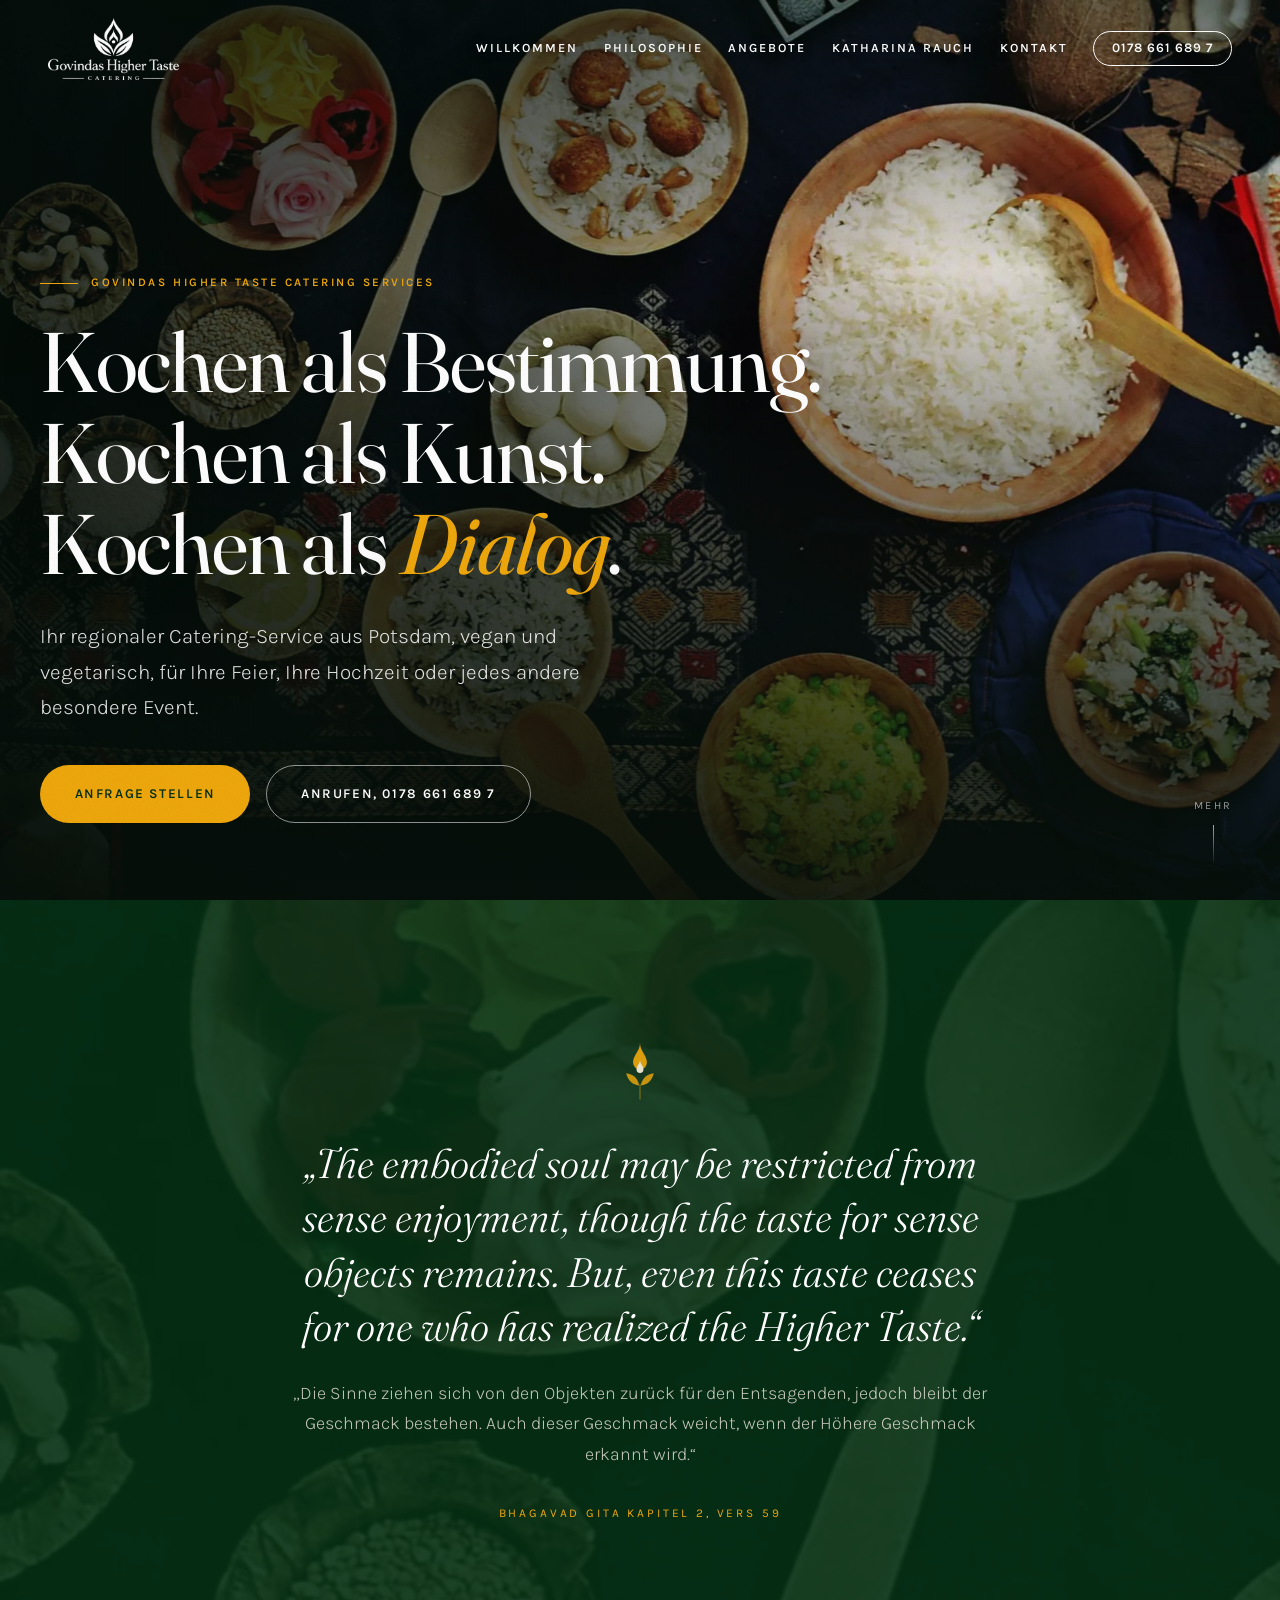
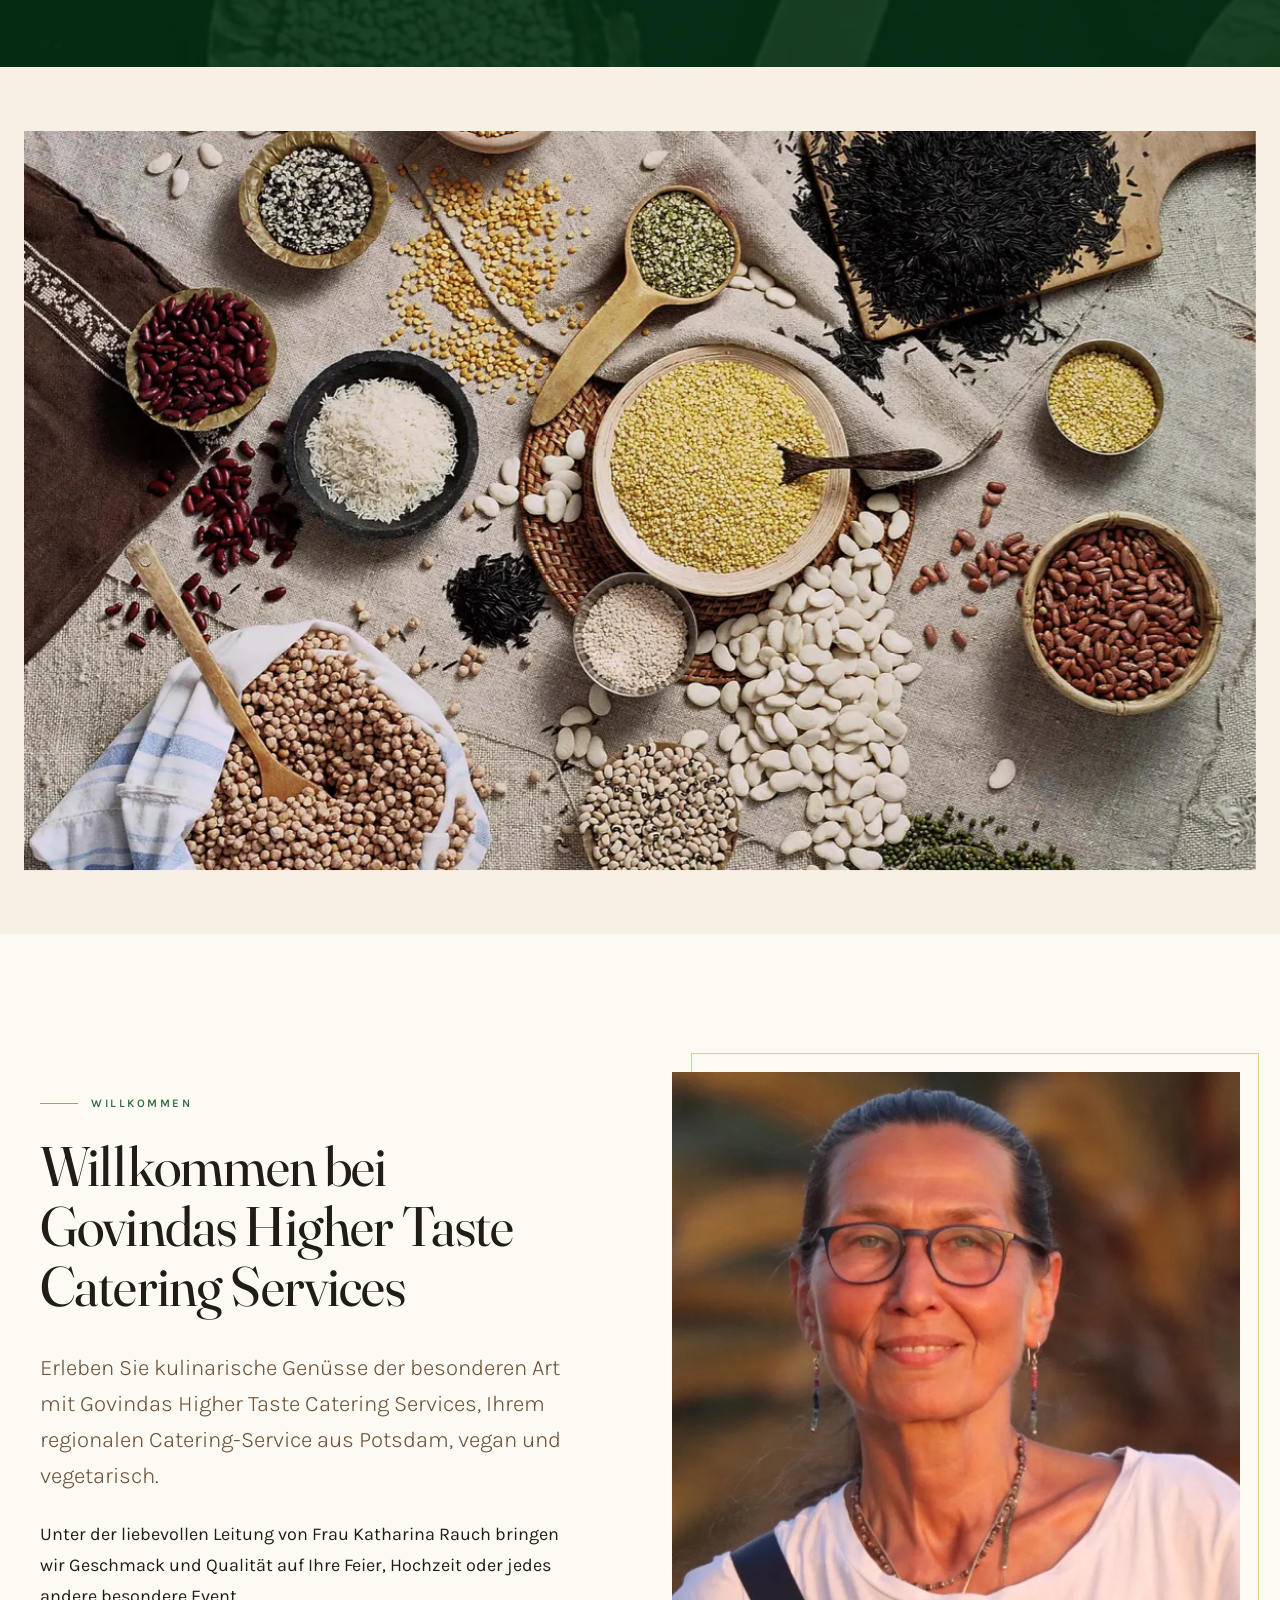
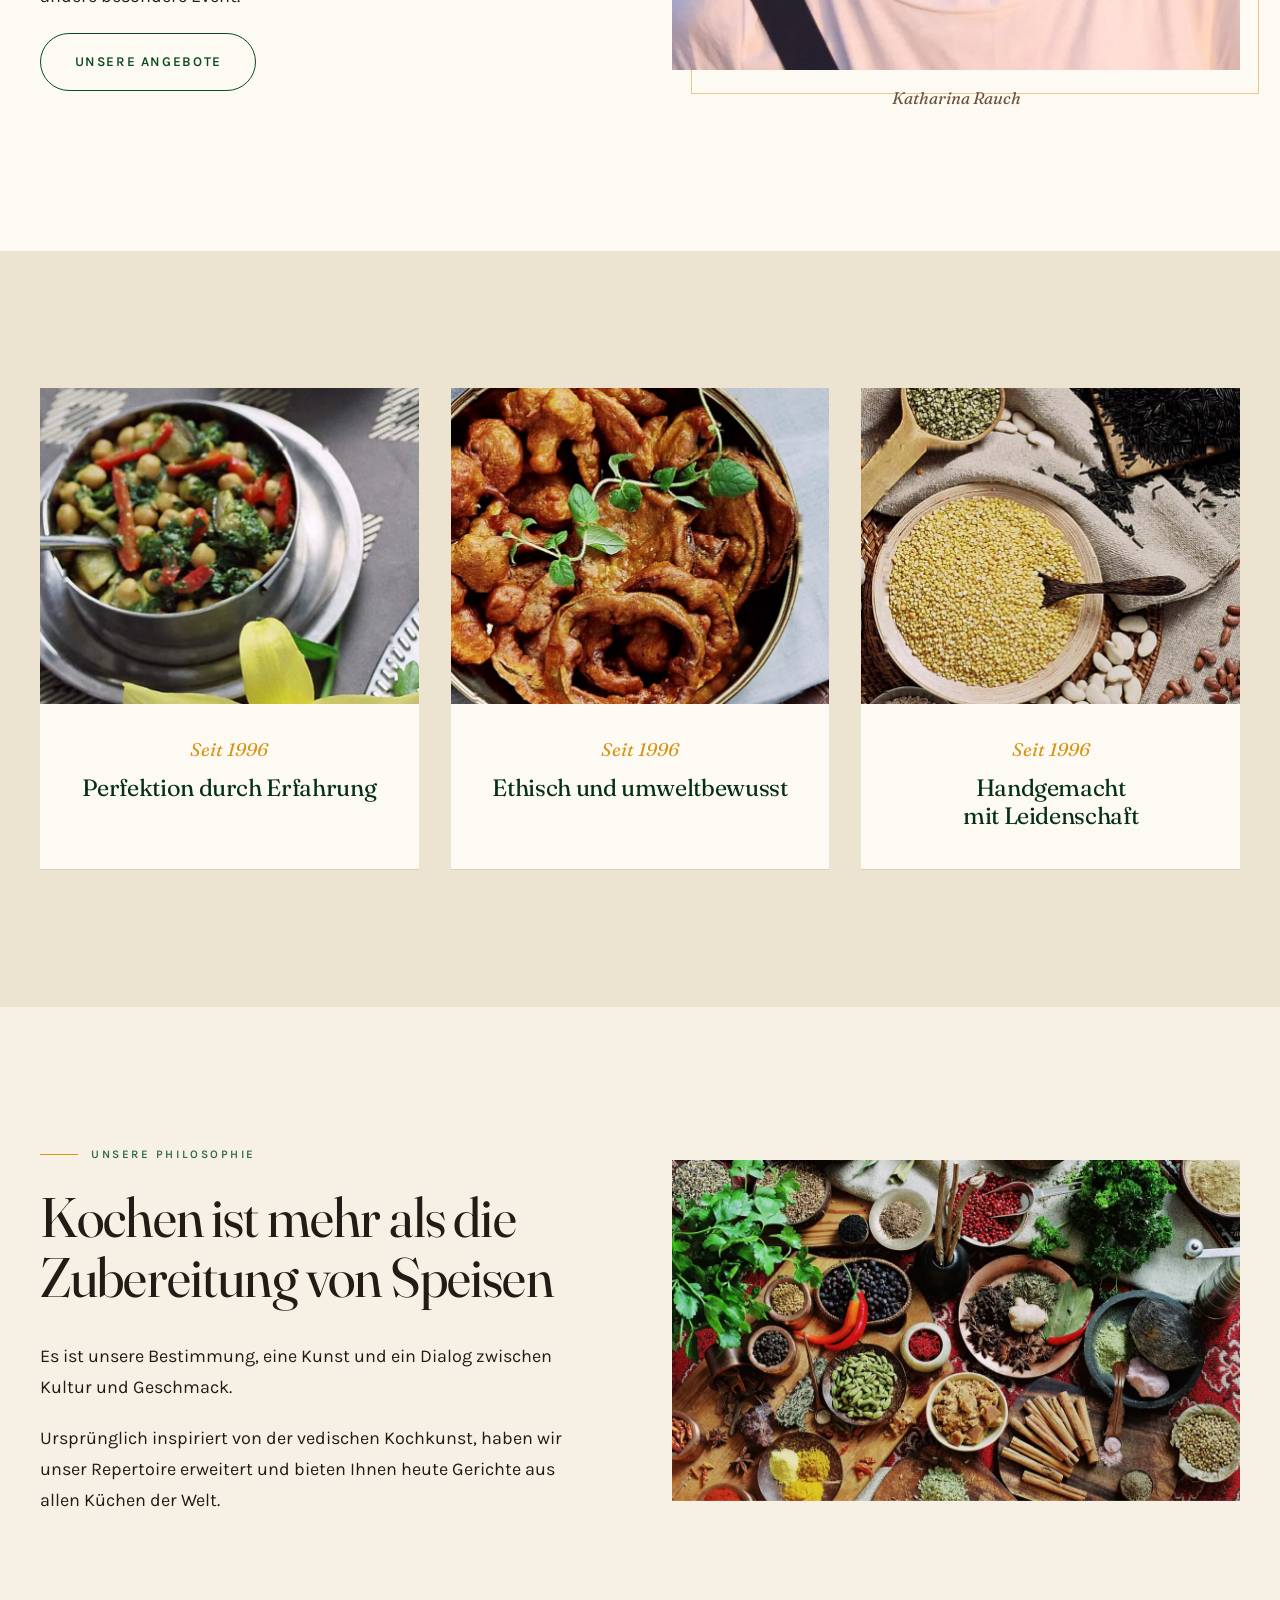
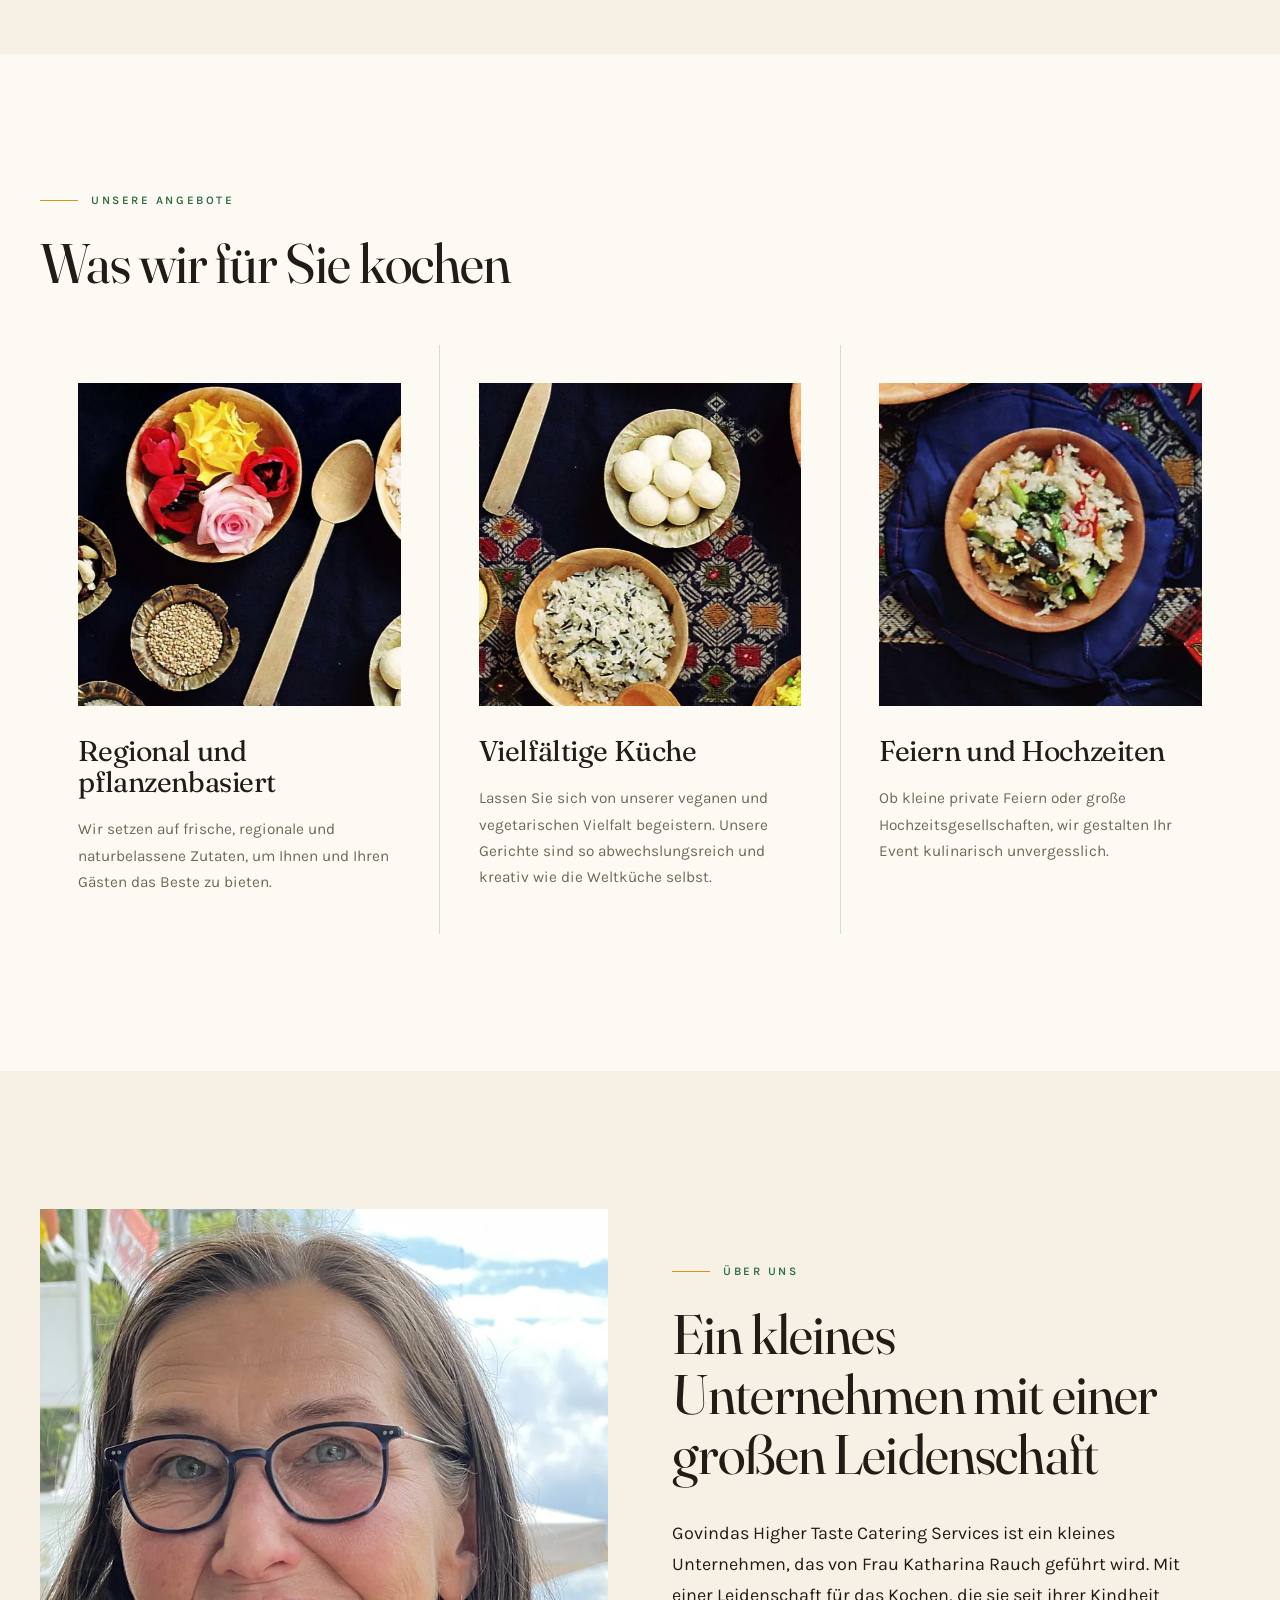
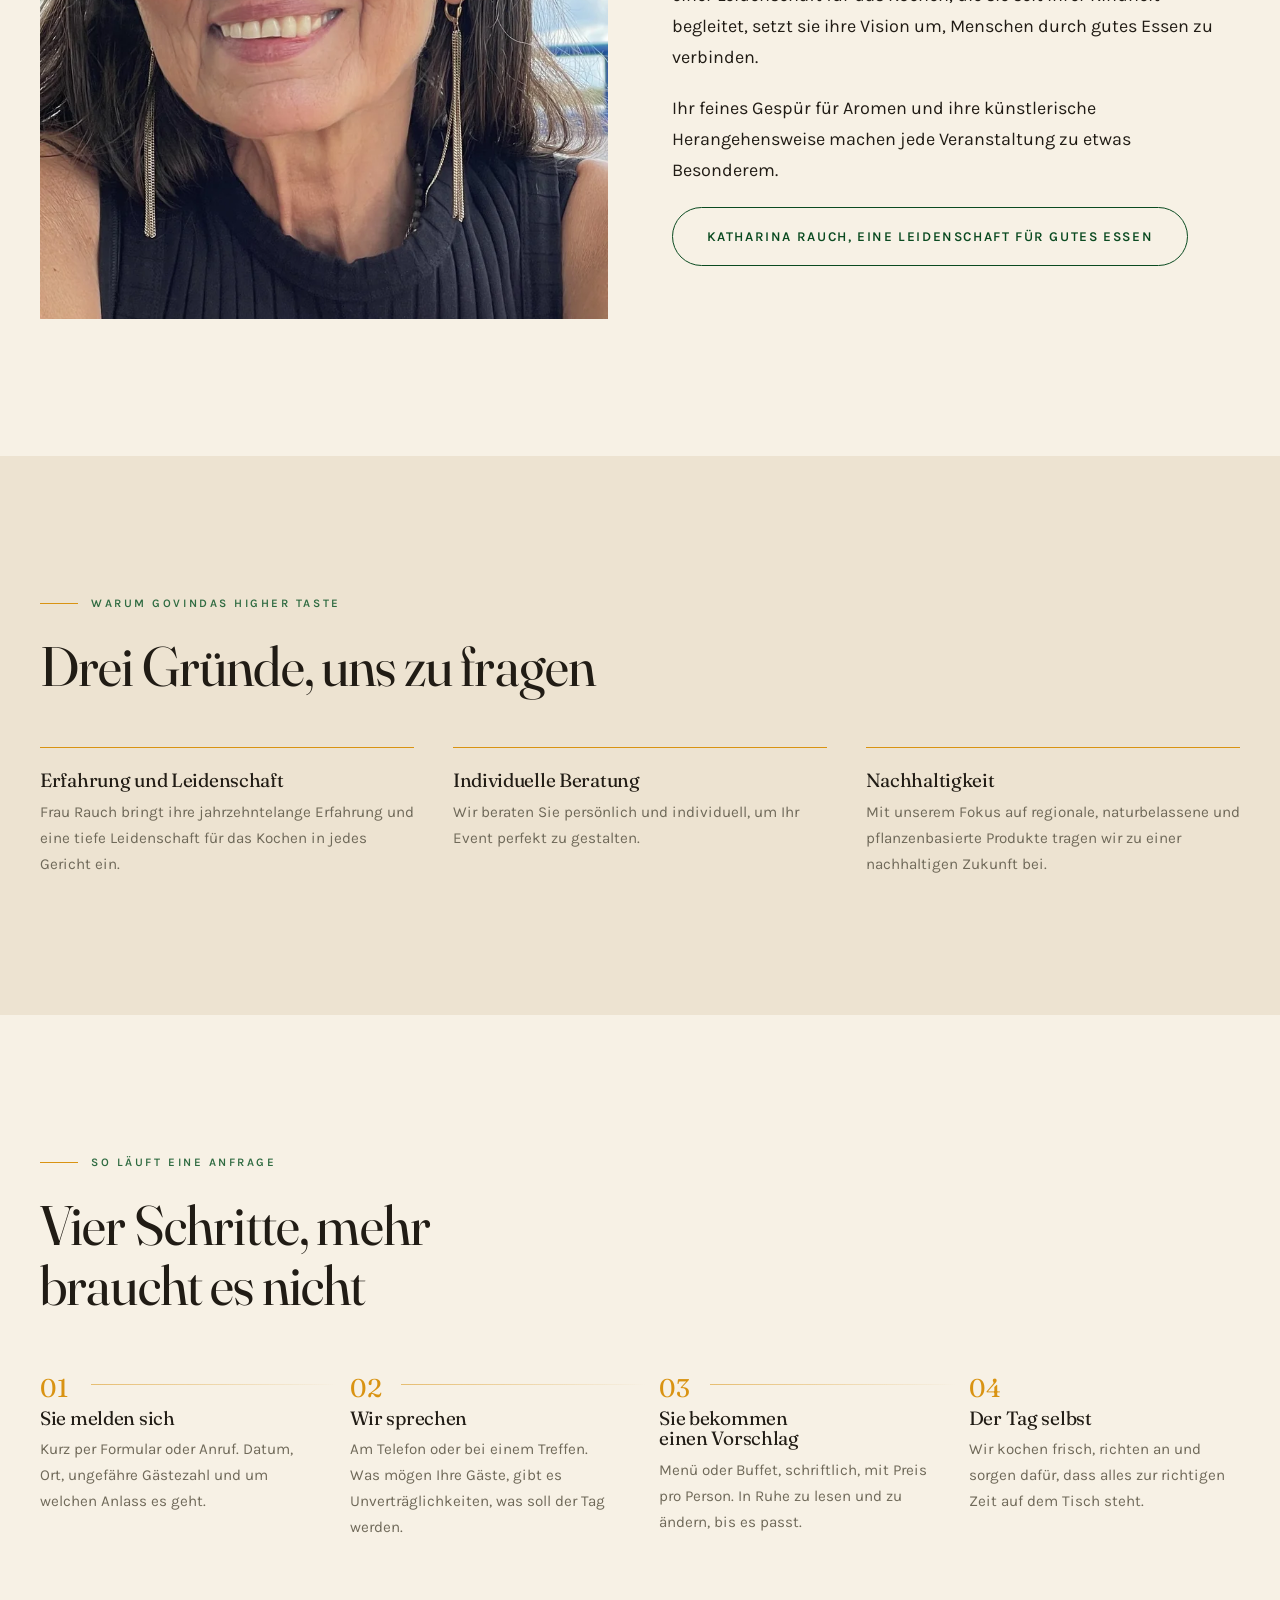
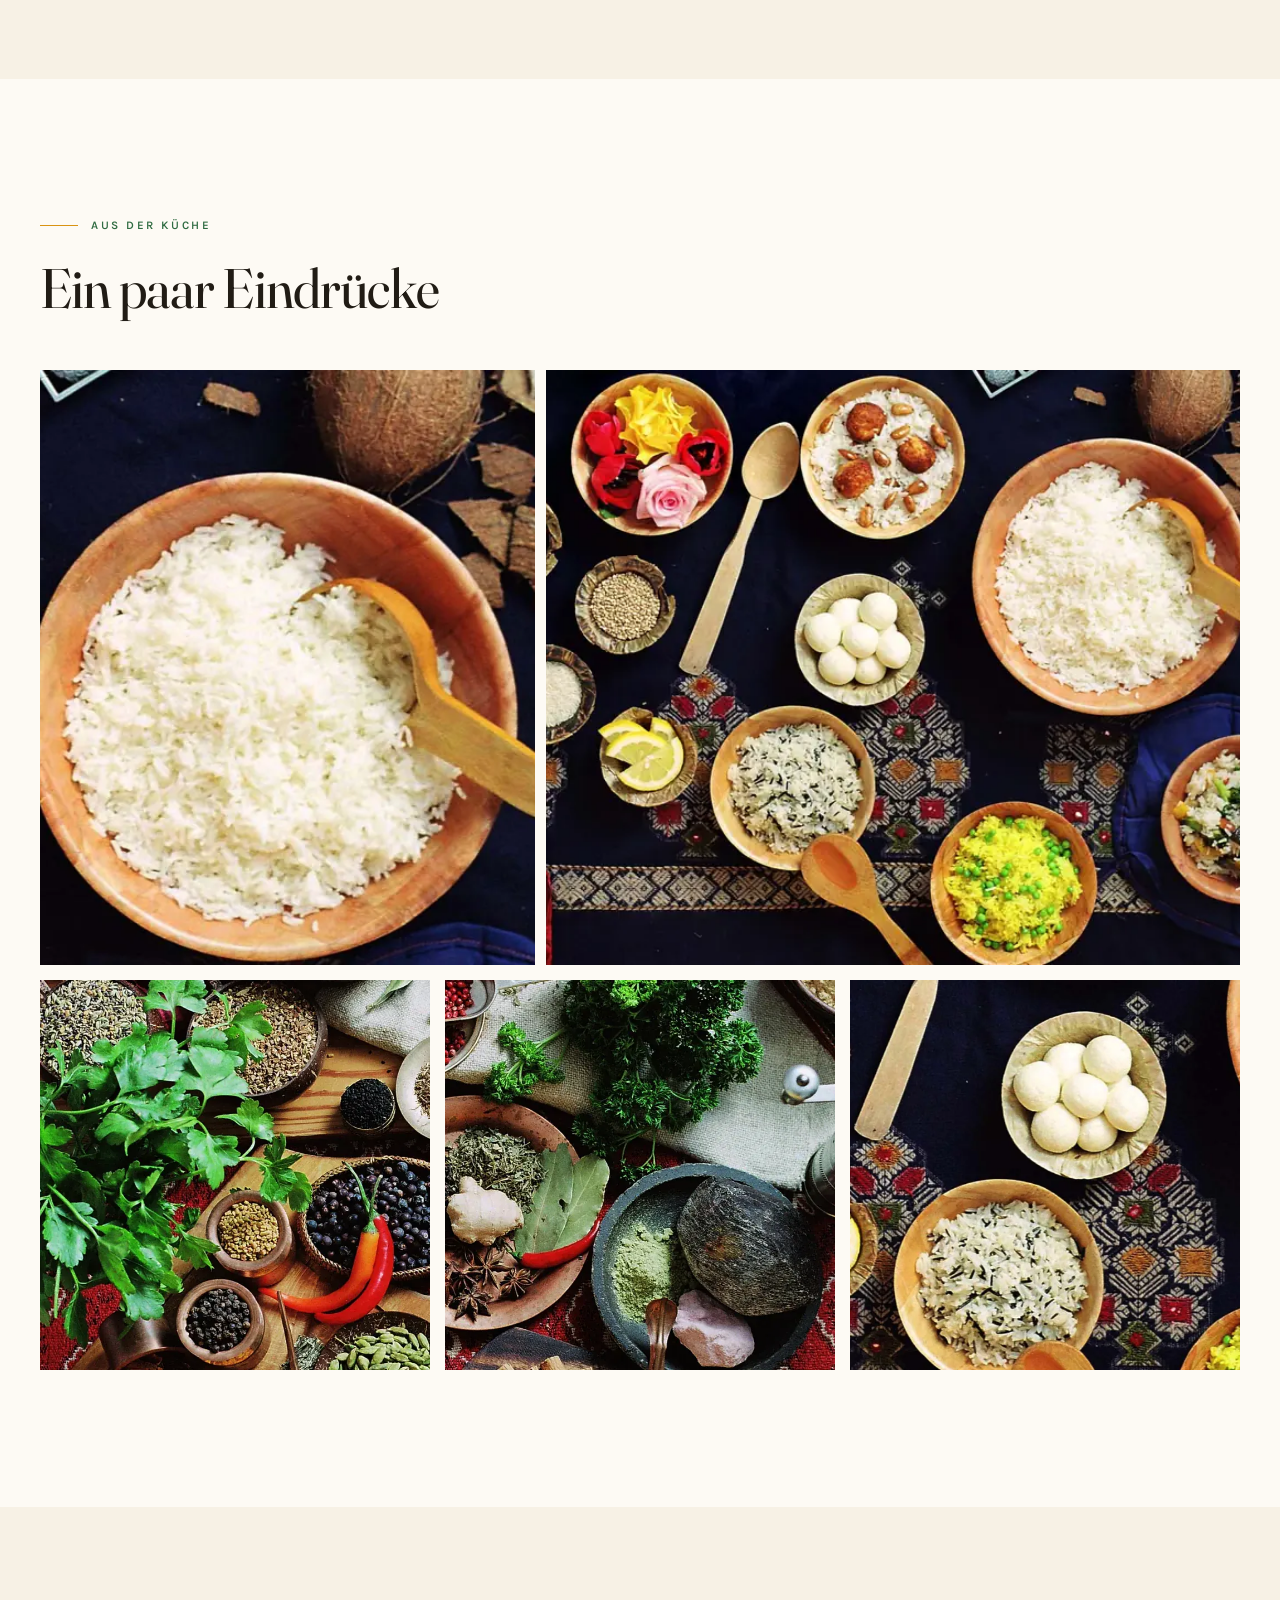
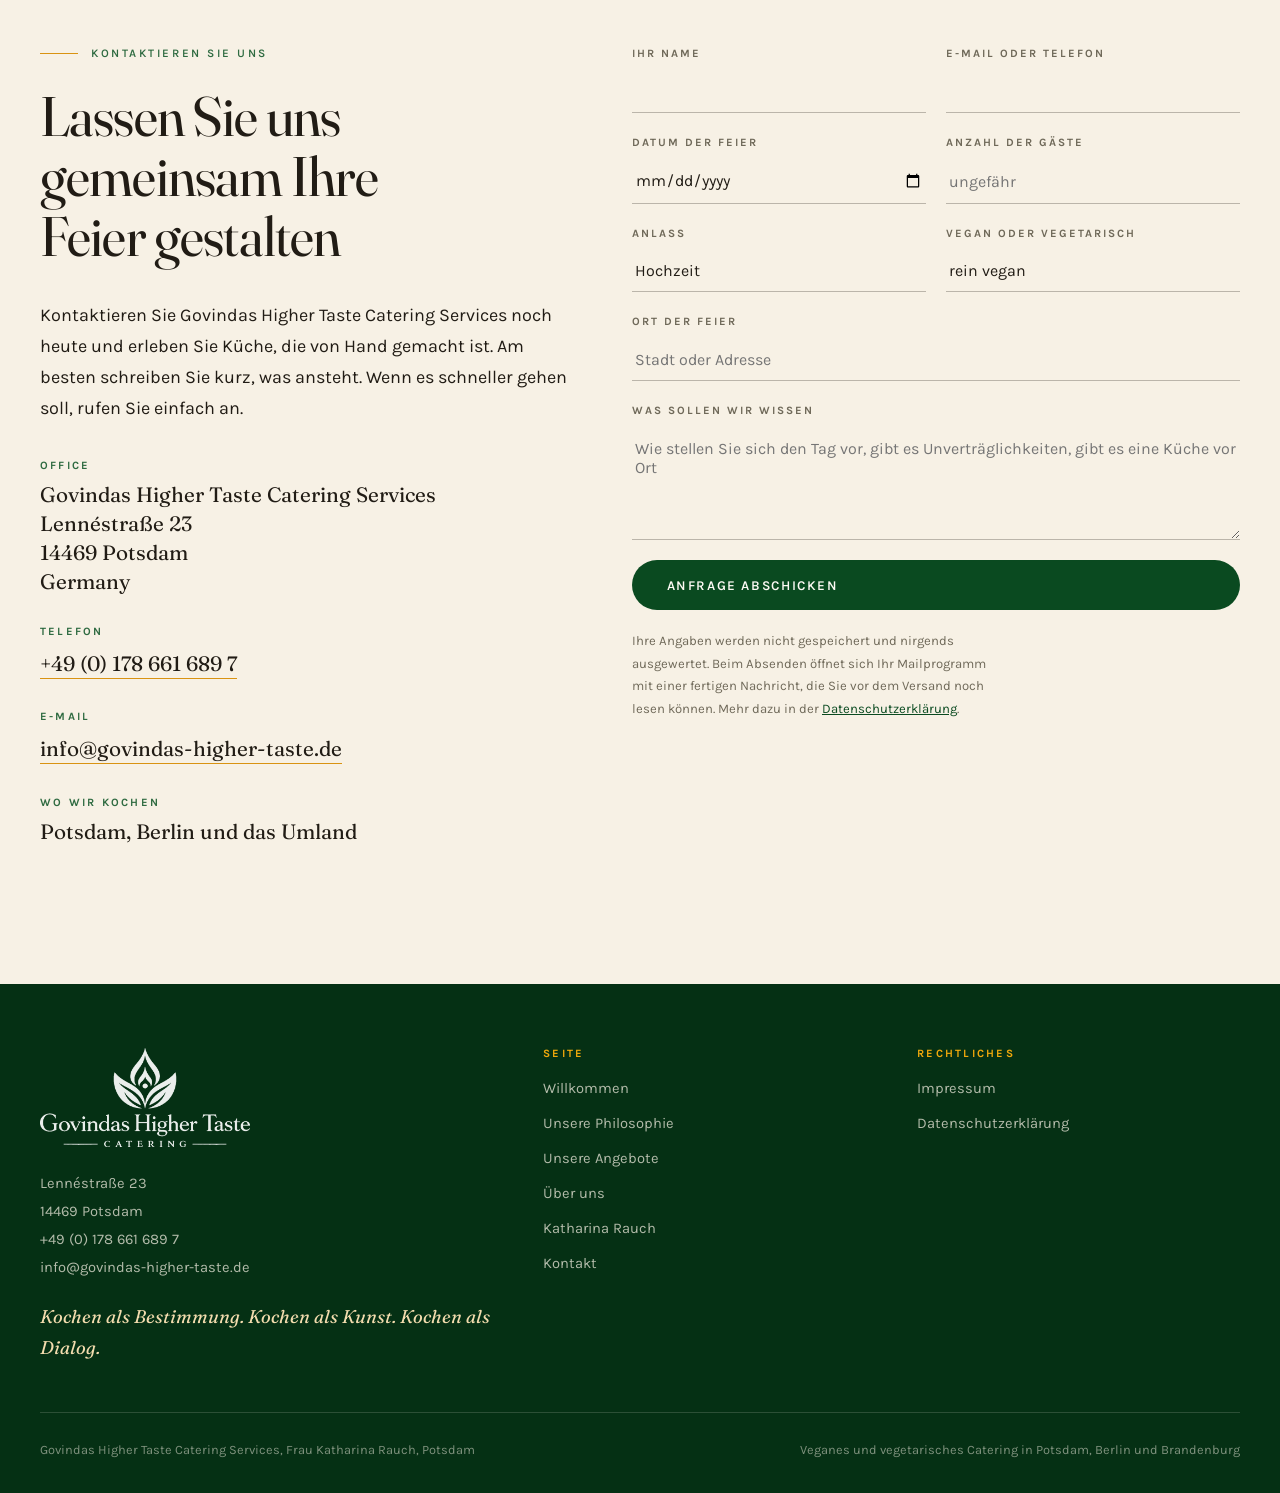
==== index.html @ fb0229f2 "Entwurf aktualisiert, 11.08.2026" ====
<!doctype html>
<html lang="de">
<head>
<meta charset="utf-8">
<script>document.documentElement.className+=" js";</script>
<meta name="robots" content="noindex, nofollow, noarchive">
<meta name="viewport" content="width=device-width, initial-scale=1">
<title>Govindas Higher Taste, veganes und vegetarisches Catering in Potsdam</title>
<meta name="description" content="Regionaler Catering-Service aus Potsdam, vegan und vegetarisch unter der Leitung von Katharina Rauch. Für Feiern, Hochzeiten und jedes andere besondere Event.">
<meta name="theme-color" content="#053014">
<link rel="icon" href="assets/img/zeichen.png?v=202608110230">
<link rel="preload" href="assets/fonts/fraunces-latin.woff2?v=202608110230" as="font" type="font/woff2" crossorigin>
<link rel="preload" href="assets/fonts/karla-latin.woff2?v=202608110230" as="font" type="font/woff2" crossorigin>
<link rel="stylesheet" href="assets/css/site.css?v=202608110230">
<meta property="og:title" content="Govindas Higher Taste, veganes Catering in Potsdam">
<meta property="og:description" content="Regionaler Catering-Service aus Potsdam, vegan und vegetarisch. Für Feiern, Hochzeiten und Events.">
<meta property="og:image" content="assets/img/hero.webp?v=202608110230">
<meta property="og:type" content="website">
<script type="application/ld+json">
{
  "@context": "https://schema.org",
  "@type": "FoodEstablishment",
  "additionalType": "https://schema.org/CateringService",
  "name": "Govindas Higher Taste Catering Services",
  "description": "Regionaler Catering-Service aus Potsdam, vegan und vegetarisch für Feiern, Hochzeiten und Events.",
  "founder": { "@type": "Person", "name": "Katharina Rauch" },
  "telephone": "+491786616897",
  "email": "info@govindas-higher-taste.de",
  "servesCuisine": ["Vegan", "Vegetarisch", "Weltküche"],
  "address": {
    "@type": "PostalAddress",
    "streetAddress": "Lennéstraße 23",
    "postalCode": "14469",
    "addressLocality": "Potsdam",
    "addressCountry": "DE"
  },
  "areaServed": ["Potsdam", "Berlin", "Brandenburg"]
}
</script>
</head>
<body>

<header class="kopf" id="kopf">
  <a class="kopf-logo" href="index.html" aria-label="Govindas Higher Taste, zur Startseite">
    <img src="assets/img/logo.png?v=202608110230" alt="Govindas Higher Taste Catering" width="760" height="360">
  </a>
  <button class="nav-schalter" id="navSchalter" aria-label="Menü öffnen" aria-expanded="false" aria-controls="hauptnav">
    <span></span><span></span><span></span>
  </button>
  <nav class="kopf-nav" id="hauptnav">
    <a href="#willkommen">Willkommen</a>
    <a href="#philosophie">Philosophie</a>
    <a href="#angebote">Angebote</a>
    <a href="katharina-rauch.html">Katharina Rauch</a>
    <a href="#kontakt">Kontakt</a>
    <a class="kopf-tel" href="tel:+491786616897">0178 661 689 7</a>
  </nav>
</header>

<main>

<!-- ================================================================ Titel -->
<section class="hero">
  <img class="hero-bild" src="assets/img/hero.webp?v=202608110230" alt="Gedeckte Tafel mit Reis, Gemüse, Blüten und Süßem in Holzschalen" width="1920" height="1151" fetchpriority="high">
  <div class="bahn hero-inhalt auftritt">
    <p class="marke">Govindas Higher Taste Catering Services</p>
    <h1>Kochen als Bestimmung. Kochen als Kunst. Kochen als <em>Dialog</em>.</h1>
    <p class="hero-unterzeile">
      Ihr regionaler Catering-Service aus Potsdam, vegan und vegetarisch,
      für Ihre Feier, Ihre Hochzeit oder jedes andere besondere Event.
    </p>
    <div class="hero-knoepfe">
      <a class="knopf knopf--voll" href="#kontakt">Anfrage stellen</a>
      <a class="knopf knopf--linie" href="tel:+491786616897">Anrufen, 0178 661 689 7</a>
    </div>
  </div>
  <a class="hero-runter" href="#zitat" aria-label="Weiter nach unten">Mehr</a>
</section>

<!-- ================================================================ Zitat -->
<section class="zitat" id="zitat">
  <div class="bahn-schmal zitat-inhalt zeigt-sich">
    <img class="zitat-flamme" src="assets/img/flamme.svg?v=202608110230" alt="" width="46" height="60" aria-hidden="true">
    <blockquote>
      <p lang="en">„The embodied soul may be restricted from sense enjoyment,
      though the taste for sense objects remains. But, even this taste ceases
      for one who has realized the Higher Taste.“</p>
    </blockquote>
    <p class="zitat-deutsch">
      „Die Sinne ziehen sich von den Objekten zurück für den Entsagenden,
      jedoch bleibt der Geschmack bestehen. Auch dieser Geschmack weicht,
      wenn der Höhere Geschmack erkannt wird.“
    </p>
    <cite>Bhagavad Gita Kapitel 2, Vers 59</cite>
  </div>
</section>

<!-- ============================================= Grosses Bild wie im Original -->
<section class="breitbild zeigt-sich">
  <img src="assets/img/zutaten.webp?v=202608110230" alt="Hülsenfrüchte, Reis und Getreide in Schalen auf einem Leinentuch" width="1200" height="720" loading="lazy">
</section>

<!-- =========================================================== Willkommen -->
<section class="abschnitt flaeche-hell" id="willkommen">
  <div class="bahn">
    <div class="duo">
      <div class="duo-text zeigt-sich">
        <p class="marke">Willkommen</p>
        <h2>Willkommen bei Govindas Higher Taste Catering Services</h2>
        <p class="vorspann">
          Erleben Sie kulinarische Genüsse der besonderen Art mit Govindas
          Higher Taste Catering Services, Ihrem regionalen Catering-Service aus
          Potsdam, vegan und vegetarisch.
        </p>
        <p>
          Unter der liebevollen Leitung von Frau Katharina Rauch bringen wir
          Geschmack und Qualität auf Ihre Feier, Hochzeit oder jedes andere
          besondere Event.
        </p>
        <p>
          <a class="knopf knopf--rand" href="#angebote">Unsere Angebote</a>
        </p>
      </div>
      <div class="duo-bild duo-bild--rahmen zeigt-sich">
        <img src="assets/img/katharina-portraet.webp?v=202608110230" alt="Katharina Rauch im Abendlicht" width="820" height="863" loading="lazy">
        <p class="bildunterschrift">Katharina Rauch</p>
      </div>
    </div>
  </div>
</section>

<!-- ============================ Die drei Aussagen, Bilder aus dem Original -->
<section class="abschnitt flaeche-tief" id="haltung">
  <div class="bahn">
    <div class="karten zeigt-sich">
      <article class="karte">
        <img src="assets/img/karte-erfahrung.webp?v=202608110230" alt="Kichererbsen mit Spinat und Paprika in einer Edelstahlschale" width="760" height="717" loading="lazy">
        <div class="karte-text">
          <span class="karte-seit">Seit 1996</span>
          <h3>Perfektion durch Erfahrung</h3>
        </div>
      </article>
      <article class="karte">
        <img src="assets/img/karte-ethisch.webp?v=202608110230" alt="Frisch ausgebackene Pakoras mit Kräutern" width="760" height="717" loading="lazy">
        <div class="karte-text">
          <span class="karte-seit">Seit 1996</span>
          <h3>Ethisch und umweltbewusst</h3>
        </div>
      </article>
      <article class="karte">
        <img src="assets/img/karte-handgemacht.webp?v=202608110230" alt="Hirse, Bohnen und Wildreis auf Leinen" width="760" height="717" loading="lazy">
        <div class="karte-text">
          <span class="karte-seit">Seit 1996</span>
          <h3>Handgemacht mit Leidenschaft</h3>
        </div>
      </article>
    </div>
  </div>
</section>

<!-- ============================================================ Philosophie -->
<section class="abschnitt" id="philosophie">
  <div class="bahn">
    <div class="duo duo--gedreht">
      <div class="duo-bild zeigt-sich">
        <img src="assets/img/gewuerze.webp?v=202608110230" alt="Gewürze, Kräuter und Zimtstangen auf einem Holztisch" width="1200" height="720" loading="lazy">
      </div>
      <div class="duo-text zeigt-sich">
        <p class="marke">Unsere Philosophie</p>
        <h2>Kochen ist mehr als die Zubereitung von Speisen</h2>
        <p>
          Es ist unsere Bestimmung, eine Kunst und ein Dialog zwischen Kultur
          und Geschmack.
        </p>
        <p>
          Ursprünglich inspiriert von der vedischen Kochkunst, haben wir unser
          Repertoire erweitert und bieten Ihnen heute Gerichte aus allen Küchen
          der Welt.
        </p>
      </div>
    </div>
  </div>
</section>

<!-- =============================================================== Angebote -->
<section class="abschnitt flaeche-hell" id="angebote">
  <div class="bahn">
    <div class="zeigt-sich" style="max-width:44rem">
      <p class="marke">Unsere Angebote</p>
      <h2>Was wir für Sie kochen</h2>
    </div>

    <div class="angebote zeigt-sich">
      <article class="angebot">
        <img class="angebot-bild" src="assets/img/detail-blueten.webp?v=202608110230" alt="Schale mit Rosenblüten und Gewürzen" width="600" height="600" loading="lazy">
        <h3>Regional und pflanzenbasiert</h3>
        <p>
          Wir setzen auf frische, regionale und naturbelassene Zutaten, um
          Ihnen und Ihren Gästen das Beste zu bieten.
        </p>
      </article>
      <article class="angebot">
        <img class="angebot-bild" src="assets/img/detail-suess.webp?v=202608110230" alt="Kräuterreis und süße Bällchen in Schalen" width="620" height="620" loading="lazy">
        <h3>Vielfältige Küche</h3>
        <p>
          Lassen Sie sich von unserer veganen und vegetarischen Vielfalt
          begeistern. Unsere Gerichte sind so abwechslungsreich und kreativ wie
          die Weltküche selbst.
        </p>
      </article>
      <article class="angebot">
        <img class="angebot-bild" src="assets/img/detail-gemuese.webp?v=202608110230" alt="Gemüsereis in einer Holzschale" width="600" height="539" loading="lazy">
        <h3>Feiern und Hochzeiten</h3>
        <p>
          Ob kleine private Feiern oder große Hochzeitsgesellschaften, wir
          gestalten Ihr Event kulinarisch unvergesslich.
        </p>
      </article>
    </div>
  </div>
</section>

<!-- ============================================================== Über uns -->
<section class="abschnitt" id="ueberuns">
  <div class="bahn">
    <div class="duo">
      <div class="duo-bild zeigt-sich">
        <img src="assets/img/katharina-lachend.webp?v=202608110230" alt="Katharina Rauch" width="800" height="1000" loading="lazy">
      </div>
      <div class="duo-text zeigt-sich">
        <p class="marke">Über uns</p>
        <h2>Ein kleines Unternehmen mit einer großen Leidenschaft</h2>
        <p>
          Govindas Higher Taste Catering Services ist ein kleines Unternehmen,
          das von Frau Katharina Rauch geführt wird. Mit einer Leidenschaft für
          das Kochen, die sie seit ihrer Kindheit begleitet, setzt sie ihre
          Vision um, Menschen durch gutes Essen zu verbinden.
        </p>
        <p>
          Ihr feines Gespür für Aromen und ihre künstlerische Herangehensweise
          machen jede Veranstaltung zu etwas Besonderem.
        </p>
        <p>
          <a class="knopf knopf--rand" href="katharina-rauch.html">Katharina Rauch, eine Leidenschaft für gutes Essen</a>
        </p>
      </div>
    </div>
  </div>
</section>

<!-- ================================================================= Warum -->
<section class="abschnitt flaeche-tief" id="warum">
  <div class="bahn">
    <div class="zeigt-sich" style="max-width:44rem">
      <p class="marke">Warum Govindas Higher Taste</p>
      <h2>Drei Gründe, uns zu fragen</h2>
    </div>
    <div class="schritte zeigt-sich">
      <div class="schritt">
        <h3>Erfahrung und Leidenschaft</h3>
        <p>Frau Rauch bringt ihre jahrzehntelange Erfahrung und eine tiefe
        Leidenschaft für das Kochen in jedes Gericht ein.</p>
      </div>
      <div class="schritt">
        <h3>Individuelle Beratung</h3>
        <p>Wir beraten Sie persönlich und individuell, um Ihr Event perfekt zu
        gestalten.</p>
      </div>
      <div class="schritt">
        <h3>Nachhaltigkeit</h3>
        <p>Mit unserem Fokus auf regionale, naturbelassene und pflanzenbasierte
        Produkte tragen wir zu einer nachhaltigen Zukunft bei.</p>
      </div>
    </div>
  </div>
</section>

<!-- =============================================================== Ablauf -->
<section class="abschnitt" id="ablauf">
  <div class="bahn">
    <div class="zeigt-sich" style="max-width:44rem">
      <p class="marke">So läuft eine Anfrage</p>
      <h2>Vier Schritte, mehr braucht es nicht</h2>
    </div>
    <div class="schritte schritte--nummern zeigt-sich">
      <div class="schritt">
        <h3>Sie melden sich</h3>
        <p>Kurz per Formular oder Anruf. Datum, Ort, ungefähre Gästezahl und um
        welchen Anlass es geht.</p>
      </div>
      <div class="schritt">
        <h3>Wir sprechen</h3>
        <p>Am Telefon oder bei einem Treffen. Was mögen Ihre Gäste, gibt es
        Unverträglichkeiten, was soll der Tag werden.</p>
      </div>
      <div class="schritt">
        <h3>Sie bekommen einen Vorschlag</h3>
        <p>Menü oder Buffet, schriftlich, mit Preis pro Person. In Ruhe zu lesen
        und zu ändern, bis es passt.</p>
      </div>
      <div class="schritt">
        <h3>Der Tag selbst</h3>
        <p>Wir kochen frisch, richten an und sorgen dafür, dass alles zur
        richtigen Zeit auf dem Tisch steht.</p>
      </div>
    </div>
  </div>
</section>

<!-- ============================================================== Galerie -->
<section class="abschnitt flaeche-hell" id="galerie">
  <div class="bahn">
    <div class="zeigt-sich" style="max-width:44rem">
      <p class="marke">Aus der Küche</p>
      <h2>Ein paar Eindrücke</h2>
    </div>
    <div class="galerie zeigt-sich">
      <figure class="g-a"><img src="assets/img/detail-reis.webp?v=202608110230" alt="Große Holzschale mit Reis" width="680" height="680" loading="lazy"></figure>
      <figure class="g-b"><img src="assets/img/hero-sm.webp?v=202608110230" alt="Gedeckte Tafel mit vielen Schalen" width="900" height="540" loading="lazy"></figure>
      <figure class="g-c"><img src="assets/img/detail-kraeuter.webp?v=202608110230" alt="Frische Kräuter und Gewürze" width="700" height="700" loading="lazy"></figure>
      <figure class="g-d"><img src="assets/img/detail-schalen.webp?v=202608110230" alt="Gewürzschalen aus Stein und Holz" width="700" height="700" loading="lazy"></figure>
      <figure class="g-e"><img src="assets/img/detail-suess.webp?v=202608110230" alt="Süße Bällchen und Kräuterreis" width="620" height="620" loading="lazy"></figure>
    </div>
  </div>
</section>

<!-- ============================================================== Kontakt -->
<section class="abschnitt" id="kontakt">
  <div class="bahn">
    <div class="kontakt-raster">

      <div class="zeigt-sich">
        <p class="marke">Kontaktieren Sie uns</p>
        <h2>Lassen Sie uns gemeinsam Ihre Feier gestalten</h2>
        <p>
          Kontaktieren Sie Govindas Higher Taste Catering Services noch heute
          und erleben Sie Küche, die von Hand gemacht ist. Am besten schreiben
          Sie kurz, was ansteht. Wenn es schneller gehen soll, rufen Sie
          einfach an.
        </p>

        <dl class="kontakt-liste">
          <div class="kontakt-punkt">
            <dt>Office</dt>
            <dd style="margin:0">
              <address>
                Govindas Higher Taste Catering Services<br>
                Lennéstraße 23<br>
                14469 Potsdam<br>
                Germany
              </address>
            </dd>
          </div>
          <div class="kontakt-punkt">
            <dt>Telefon</dt>
            <dd style="margin:0"><a href="tel:+491786616897">+49 (0) 178 661 689 7</a></dd>
          </div>
          <div class="kontakt-punkt">
            <dt>E-Mail</dt>
            <dd style="margin:0"><a href="mailto:info@govindas-higher-taste.de">info@govindas-higher-taste.de</a></dd>
          </div>
          <div class="kontakt-punkt">
            <dt>Wo wir kochen</dt>
            <dd style="margin:0"><address>Potsdam, Berlin und das Umland</address></dd>
          </div>
        </dl>
      </div>

      <div class="zeigt-sich">
        <form id="anfrage" novalidate>
          <div class="feld-paar">
            <div class="feld">
              <label for="name">Ihr Name</label>
              <input type="text" id="name" name="name" autocomplete="name" required>
            </div>
            <div class="feld">
              <label for="mail">E-Mail oder Telefon</label>
              <input type="text" id="mail" name="mail" autocomplete="email" required>
            </div>
          </div>
          <div class="feld-paar">
            <div class="feld">
              <label for="datum">Datum der Feier</label>
              <input type="date" id="datum" name="datum">
            </div>
            <div class="feld">
              <label for="gaeste">Anzahl der Gäste</label>
              <input type="number" id="gaeste" name="gaeste" min="1" inputmode="numeric" placeholder="ungefähr">
            </div>
          </div>
          <div class="feld-paar">
            <div class="feld">
              <label for="anlass">Anlass</label>
              <select id="anlass" name="anlass">
                <option>Hochzeit</option>
                <option>Geburtstag</option>
                <option>Firmenfeier oder Tagung</option>
                <option>Fest oder Veranstaltung</option>
                <option>etwas anderes</option>
              </select>
            </div>
            <div class="feld">
              <label for="art">Vegan oder vegetarisch</label>
              <select id="art" name="art">
                <option>rein vegan</option>
                <option>vegetarisch ist in Ordnung</option>
                <option>noch offen</option>
              </select>
            </div>
          </div>
          <div class="feld">
            <label for="ort">Ort der Feier</label>
            <input type="text" id="ort" name="ort" placeholder="Stadt oder Adresse">
          </div>
          <div class="feld">
            <label for="text">Was sollen wir wissen</label>
            <textarea id="text" name="text" placeholder="Wie stellen Sie sich den Tag vor, gibt es Unverträglichkeiten, gibt es eine Küche vor Ort"></textarea>
          </div>
          <button class="knopf knopf--gruen" type="submit">Anfrage abschicken</button>
          <p class="form-hinweis" id="formHinweis">
            Ihre Angaben werden nicht gespeichert und nirgends ausgewertet. Beim
            Absenden öffnet sich Ihr Mailprogramm mit einer fertigen Nachricht,
            die Sie vor dem Versand noch lesen können. Mehr dazu in der
            <a href="datenschutz.html">Datenschutzerklärung</a>.
          </p>
        </form>
      </div>

    </div>
  </div>
</section>

</main>

<footer class="fuss">
  <div class="bahn">
    <div class="fuss-raster">
      <div>
        <img class="fuss-logo" src="assets/img/logo.png?v=202608110230" alt="Govindas Higher Taste Catering" width="760" height="360" loading="lazy">
        <address>
          Lennéstraße 23<br>
          14469 Potsdam<br>
          <a href="tel:+491786616897">+49 (0) 178 661 689 7</a><br>
          <a href="mailto:info@govindas-higher-taste.de">info@govindas-higher-taste.de</a>
        </address>
        <p class="fuss-satz">Kochen als Bestimmung. Kochen als Kunst. Kochen als Dialog.</p>
      </div>
      <div>
        <h4>Seite</h4>
        <ul>
          <li><a href="#willkommen">Willkommen</a></li>
          <li><a href="#philosophie">Unsere Philosophie</a></li>
          <li><a href="#angebote">Unsere Angebote</a></li>
          <li><a href="#ueberuns">Über uns</a></li>
          <li><a href="katharina-rauch.html">Katharina Rauch</a></li>
          <li><a href="#kontakt">Kontakt</a></li>
        </ul>
      </div>
      <div>
        <h4>Rechtliches</h4>
        <ul>
          <li><a href="impressum.html">Impressum</a></li>
          <li><a href="datenschutz.html">Datenschutzerklärung</a></li>
        </ul>
      </div>
    </div>
    <div class="fuss-unten">
      <span>Govindas Higher Taste Catering Services, Frau Katharina Rauch, Potsdam</span>
      <span>Veganes und vegetarisches Catering in Potsdam, Berlin und Brandenburg</span>
    </div>
  </div>
</footer>

<script>
(function () {
  var kopf = document.getElementById('kopf');
  var hero = document.querySelector('.hero');
  if (hero) {
    new IntersectionObserver(function (e) {
      kopf.classList.toggle('kopf--gesetzt', !e[0].isIntersecting);
    }, { rootMargin: '-70% 0px 0px 0px' }).observe(hero);
  } else {
    kopf.classList.add('kopf--fest');
  }

  var schalter = document.getElementById('navSchalter');
  if (schalter) {
    schalter.addEventListener('click', function () {
      var offen = document.body.classList.toggle('nav-offen');
      schalter.setAttribute('aria-expanded', offen ? 'true' : 'false');
      schalter.setAttribute('aria-label', offen ? 'Menü schließen' : 'Menü öffnen');
    });
    document.querySelectorAll('#hauptnav a').forEach(function (a) {
      a.addEventListener('click', function () {
        document.body.classList.remove('nav-offen');
        schalter.setAttribute('aria-expanded', 'false');
      });
    });
  }

  var teile = document.querySelectorAll('.zeigt-sich');
  var beob = new IntersectionObserver(function (eintraege) {
    eintraege.forEach(function (e) {
      if (e.isIntersecting) { e.target.classList.add('da'); beob.unobserve(e.target); }
    });
  }, { threshold: 0.06, rootMargin: '0px 0px -5% 0px' });
  teile.forEach(function (el) { beob.observe(el); });
  setTimeout(function () {
    teile.forEach(function (el) { el.classList.add('da'); });
  }, 3500);

  var form = document.getElementById('anfrage');
  if (form) {
    form.addEventListener('submit', function (ev) {
      ev.preventDefault();
      var w = function (id) { var e = document.getElementById(id); return e ? e.value.trim() : ''; };
      if (!w('name') || !w('mail')) {
        document.getElementById('formHinweis').textContent =
          'Bitte tragen Sie noch Ihren Namen und eine Rückmeldemöglichkeit ein.';
        return;
      }
      var z = [
        'Anfrage über die Website', '',
        'Name, ' + w('name'),
        'Erreichbar unter, ' + w('mail'),
        'Datum der Feier, ' + (w('datum') || 'noch offen'),
        'Anzahl der Gäste, ' + (w('gaeste') || 'noch offen'),
        'Anlass, ' + w('anlass'),
        'Vegan oder vegetarisch, ' + w('art'),
        'Ort, ' + (w('ort') || 'noch offen'), '',
        w('text') || ''
      ].join('\n');
      window.location.href = 'mailto:info@govindas-higher-taste.de'
        + '?subject=' + encodeURIComponent('Catering Anfrage, ' + w('name'))
        + '&body=' + encodeURIComponent(z);
    });
  }
})();
</script>

</body>
</html>
---- assets/css/site.css ----
/* ==========================================================================
   Govindas Higher Taste Catering Services
   Entwurf 11.08.2026. Farben aus dem eigenen Logo und dem Titelbild gezogen.
   Schriften liegen lokal, es geht kein Aufruf an Google.
   ========================================================================== */

@font-face {
  font-family: 'Fraunces';
  font-style: normal;
  font-weight: 300 700;
  font-display: swap;
  font-variation-settings: 'SOFT' 0, 'WONK' 1;
  src: url(../fonts/fraunces-latin.woff2) format('woff2');
  unicode-range: U+0000-00FF, U+0131, U+0152-0153, U+02BB-02BC, U+02C6, U+02DA,
    U+02DC, U+0304, U+0308, U+0329, U+2000-206F, U+20AC, U+2122, U+2191, U+2193,
    U+2212, U+2215, U+FEFF, U+FFFD;
}
@font-face {
  font-family: 'Fraunces';
  font-style: italic;
  font-weight: 300 600;
  font-display: swap;
  src: url(../fonts/fraunces-latin-italic.woff2) format('woff2');
  unicode-range: U+0000-00FF, U+0131, U+0152-0153, U+02BB-02BC, U+02C6, U+02DA,
    U+02DC, U+0304, U+0308, U+0329, U+2000-206F, U+20AC, U+2122, U+2191, U+2193,
    U+2212, U+2215, U+FEFF, U+FFFD;
}
@font-face {
  font-family: 'Karla';
  font-style: normal;
  font-weight: 300 700;
  font-display: swap;
  src: url(../fonts/karla-latin.woff2) format('woff2');
  unicode-range: U+0000-00FF, U+0131, U+0152-0153, U+02BB-02BC, U+02C6, U+02DA,
    U+02DC, U+0304, U+0308, U+0329, U+2000-206F, U+20AC, U+2122, U+2191, U+2193,
    U+2212, U+2215, U+FEFF, U+FFFD;
}

/* --------------------------------------------------------------- Grundwerte */
:root {
  --gruen:        #0a4a20;
  --gruen-tief:   #053014;
  --gruen-hell:   #2f6b41;
  --safran:       #d99312;
  --safran-hell:  #f0a80c;
  --safran-blass: #f3dcae;
  --nacht:        #12141f;
  --leinen:       #f7f1e5;
  --leinen-hell:  #fdfaf4;
  --leinen-tief:  #ede3d1;
  --tinte:        #211c15;
  --erde:         #6b5238;
  --grau:         #6f6959;

  --serif: 'Fraunces', 'Iowan Old Style', Georgia, serif;
  --sans:  'Karla', 'Avenir Next', 'Segoe UI', sans-serif;

  --bahn: min(1200px, 100% - 3rem);
  --bahn-schmal: min(760px, 100% - 3rem);
  --ruhig: cubic-bezier(.22, .61, .36, 1);
}

*, *::before, *::after { box-sizing: border-box; }

html { scroll-behavior: smooth; -webkit-text-size-adjust: 100%; }
@media (prefers-reduced-motion: reduce) { html { scroll-behavior: auto; } }

body {
  margin: 0;
  background: var(--leinen);
  color: var(--tinte);
  font-family: var(--sans);
  font-size: clamp(1rem, .96rem + .22vw, 1.125rem);
  line-height: 1.72;
  font-weight: 400;
  -webkit-font-smoothing: antialiased;
  overflow-x: hidden;
}

/* Feines Korn über der ganzen Fläche, damit die Leinenflächen leben */
body::before {
  content: '';
  position: fixed;
  inset: 0;
  z-index: 9999;
  pointer-events: none;
  opacity: .35;
  mix-blend-mode: multiply;
  background-image: url("data:image/svg+xml,%3Csvg xmlns='http://www.w3.org/2000/svg' width='160' height='160'%3E%3Cfilter id='n'%3E%3CfeTurbulence type='fractalNoise' baseFrequency='.85' numOctaves='3' stitchTiles='stitch'/%3E%3CfeColorMatrix type='saturate' values='0'/%3E%3C/filter%3E%3Crect width='160' height='160' filter='url(%23n)' opacity='.42'/%3E%3C/svg%3E");
}

img { max-width: 100%; height: auto; display: block; }
a { color: inherit; }

::selection { background: var(--safran); color: var(--gruen-tief); }

:focus-visible {
  outline: 2px solid var(--safran);
  outline-offset: 3px;
  border-radius: 2px;
}

/* ------------------------------------------------------------------- Typo */
h1, h2, h3, h4 {
  font-family: var(--serif);
  font-weight: 400;
  line-height: 1.08;
  letter-spacing: -.015em;
  margin: 0 0 .6em;
  font-variation-settings: 'SOFT' 12, 'WONK' 1, 'opsz' 90;
  text-wrap: balance;
}

h1 { font-size: clamp(2.6rem, 1.6rem + 4.6vw, 5.4rem); }
h2 { font-size: clamp(2rem, 1.4rem + 2.6vw, 3.5rem); }
h3 { font-size: clamp(1.35rem, 1.15rem + .8vw, 1.85rem); font-variation-settings: 'SOFT' 8, 'WONK' 0, 'opsz' 30; }

p { margin: 0 0 1.15em; max-width: 62ch; }
p:last-child { margin-bottom: 0; }

strong { font-weight: 600; }

.vorspann {
  font-size: clamp(1.12rem, 1.02rem + .5vw, 1.4rem);
  line-height: 1.6;
  color: var(--erde);
  font-weight: 300;
}

/* Kapitelmarke, die kleine Zeile über jeder Überschrift */
.marke {
  display: flex;
  width: fit-content;
  align-items: center;
  gap: .8rem;
  font-family: var(--sans);
  font-size: .72rem;
  font-weight: 600;
  letter-spacing: .22em;
  text-transform: uppercase;
  color: var(--gruen-hell);
  margin: 0 0 1.4rem;
}
.marke::before {
  content: '';
  width: 2.4rem;
  height: 1px;
  background: var(--safran);
}
.marke--hell { color: var(--safran-blass); }

/* ------------------------------------------------------------ Grundraster */
.bahn { width: var(--bahn); margin-inline: auto; }
.bahn-schmal { width: var(--bahn-schmal); margin-inline: auto; }

section { position: relative; }
.abschnitt { padding: clamp(4.5rem, 3rem + 7vw, 9rem) 0; }
.abschnitt--eng { padding: clamp(3.5rem, 2.5rem + 4vw, 6rem) 0; }

.flaeche-hell  { background: var(--leinen-hell); }
.flaeche-tief  { background: var(--leinen-tief); }
.flaeche-gruen { background: var(--gruen-tief); color: var(--leinen); }
.flaeche-gruen p { color: #cfd8ca; }

/* --------------------------------------------------------------- Kopfzeile */
.kopf {
  position: fixed;
  inset: 0 0 auto;
  z-index: 100;
  display: flex;
  align-items: center;
  justify-content: space-between;
  gap: 1.5rem;
  padding: 1.1rem clamp(1.25rem, 4vw, 3rem);
  transition: background .45s var(--ruhig), padding .45s var(--ruhig),
              box-shadow .45s var(--ruhig);
}
.kopf--gesetzt, .kopf--fest {
  background: rgba(247, 241, 229, .93);
  backdrop-filter: blur(14px);
  padding-block: .7rem;
  box-shadow: 0 1px 0 rgba(10, 74, 32, .12);
}

.kopf-logo { display: flex; align-items: center; text-decoration: none; }
.kopf-logo img {
  height: clamp(44px, 5vw, 62px);
  width: auto;
  transition: filter .45s var(--ruhig);
  filter: brightness(0) invert(1);
}
.kopf--gesetzt .kopf-logo img,
.kopf--fest .kopf-logo img { filter: none; }

.kopf-nav {
  display: flex;
  align-items: center;
  gap: clamp(1.1rem, 2vw, 2.2rem);
  font-size: .78rem;
  font-weight: 600;
  letter-spacing: .16em;
  text-transform: uppercase;
}
.kopf-nav a {
  text-decoration: none;
  color: #fff;
  position: relative;
  padding-block: .35rem;
  transition: color .3s var(--ruhig);
  text-shadow: 0 1px 12px rgba(0, 0, 0, .45);
}
.kopf-nav a::after {
  content: '';
  position: absolute;
  left: 0; bottom: 0;
  width: 100%;
  height: 1px;
  background: var(--safran);
  transform: scaleX(0);
  transform-origin: right;
  transition: transform .4s var(--ruhig);
}
.kopf-nav a:hover::after { transform: scaleX(1); transform-origin: left; }
.kopf--gesetzt .kopf-nav a,
.kopf--fest .kopf-nav a { color: var(--gruen-tief); text-shadow: none; }

.kopf-tel {
  display: inline-flex;
  align-items: center;
  gap: .5rem;
  border: 1px solid currentColor;
  border-radius: 999px;
  padding: .5rem 1.1rem;
  letter-spacing: .08em;
  text-transform: none;
  font-size: .82rem;
}
.kopf-tel::after { display: none; }
.kopf-tel:hover { background: var(--safran); border-color: var(--safran); color: var(--gruen-tief) !important; }

.nav-schalter {
  display: none;
  background: none;
  border: 0;
  padding: .4rem;
  cursor: pointer;
  color: #fff;
}
.kopf--gesetzt .nav-schalter, .kopf--fest .nav-schalter { color: var(--gruen-tief); }
.nav-schalter span {
  display: block;
  width: 26px;
  height: 2px;
  background: currentColor;
  margin: 5px 0;
  transition: transform .35s var(--ruhig), opacity .25s;
}
.nav-offen .nav-schalter span:nth-child(1) { transform: translateY(7px) rotate(45deg); }
.nav-offen .nav-schalter span:nth-child(2) { opacity: 0; }
.nav-offen .nav-schalter span:nth-child(3) { transform: translateY(-7px) rotate(-45deg); }

/* ------------------------------------------------------------------- Hero */
.hero {
  position: relative;
  min-height: 100svh;
  display: flex;
  align-items: flex-end;
  padding: 8rem 0 clamp(3rem, 6vw, 5.5rem);
  overflow: hidden;
  background: var(--nacht);
}
.hero-bild {
  position: absolute;
  inset: 0;
  width: 100%;
  height: 100%;
  object-fit: cover;
  object-position: center 42%;
  animation: heranfahren 22s var(--ruhig) forwards;
}
@keyframes heranfahren {
  from { transform: scale(1.1); }
  to   { transform: scale(1); }
}
@media (prefers-reduced-motion: reduce) { .hero-bild { animation: none; } }

.hero::after {
  content: '';
  position: absolute;
  inset: 0;
  background:
    linear-gradient(to right, rgba(5, 14, 9, .82) 0%, rgba(5, 14, 9, .45) 42%, rgba(5, 14, 9, 0) 72%),
    linear-gradient(to top, rgba(6, 16, 10, .92) 0%, rgba(6, 16, 10, .55) 40%, rgba(6, 16, 10, .12) 70%, rgba(6, 16, 10, .55) 100%);
}

.hero-inhalt {
  position: relative;
  z-index: 2;
  color: #fff;
}
.hero-inhalt .marke { color: var(--safran-hell); }
.hero-inhalt .marke::before { background: var(--safran-hell); }

.hero h1 {
  color: #fff;
  max-width: 16ch;
  text-shadow: 0 2px 40px rgba(0, 0, 0, .35);
  margin-bottom: .35em;
}
.hero h1 em {
  font-style: italic;
  color: var(--safran-hell);
  font-variation-settings: 'SOFT' 20, 'WONK' 1;
}

.hero-unterzeile {
  max-width: 46ch;
  color: rgba(255, 255, 255, .88);
  font-size: clamp(1.05rem, .98rem + .45vw, 1.3rem);
  font-weight: 300;
  margin-bottom: 2.4rem;
}

.hero-knoepfe { display: flex; flex-wrap: wrap; gap: 1rem; align-items: center; }

.hero-runter {
  position: absolute;
  right: clamp(1.25rem, 4vw, 3rem);
  bottom: 2.2rem;
  z-index: 3;
  color: rgba(255, 255, 255, .6);
  font-size: .68rem;
  letter-spacing: .2em;
  text-transform: uppercase;
  text-decoration: none;
  display: grid;
  justify-items: center;
  gap: .6rem;
}
.hero-runter::after {
  content: '';
  width: 1px;
  height: 40px;
  background: linear-gradient(to bottom, var(--safran-hell), transparent);
  animation: tropfen 2.6s ease-in-out infinite;
}
@keyframes tropfen {
  0%, 100% { transform: scaleY(.4); transform-origin: top; opacity: .4; }
  50%      { transform: scaleY(1);  transform-origin: top; opacity: 1; }
}

/* Einblendung beim Laden */
.auftritt > * { opacity: 0; transform: translateY(22px); animation: auftauchen .9s var(--ruhig) forwards; }
.auftritt > *:nth-child(1) { animation-delay: .15s; }
.auftritt > *:nth-child(2) { animation-delay: .3s; }
.auftritt > *:nth-child(3) { animation-delay: .45s; }
.auftritt > *:nth-child(4) { animation-delay: .6s; }
@keyframes auftauchen { to { opacity: 1; transform: none; } }
@media (prefers-reduced-motion: reduce) {
  .auftritt > * { opacity: 1; transform: none; animation: none; }
}

/* --------------------------------------------------------------- Schalter */
.knopf {
  display: inline-flex;
  align-items: center;
  gap: .7rem;
  font-family: var(--sans);
  font-size: .84rem;
  font-weight: 600;
  letter-spacing: .12em;
  text-transform: uppercase;
  text-decoration: none;
  padding: 1.05rem 2.1rem;
  border-radius: 999px;
  border: 1px solid transparent;
  cursor: pointer;
  transition: transform .3s var(--ruhig), background .3s var(--ruhig),
              color .3s var(--ruhig), border-color .3s var(--ruhig);
}
.knopf:hover { transform: translateY(-2px); }
.knopf--voll { background: var(--safran-hell); color: var(--gruen-tief); }
.knopf--voll:hover { background: #fff; }
.knopf--linie { border-color: rgba(255, 255, 255, .55); color: #fff; }
.knopf--linie:hover { border-color: #fff; background: rgba(255, 255, 255, .1); }
.knopf--gruen { background: var(--gruen); color: var(--leinen-hell); }
.knopf--gruen:hover { background: var(--gruen-tief); }
.knopf--rand { border-color: var(--gruen); color: var(--gruen); }
.knopf--rand:hover { background: var(--gruen); color: var(--leinen-hell); }

/* ------------------------------------------------- Zweispalter Bild + Text */
.duo {
  display: grid;
  grid-template-columns: 1fr 1fr;
  gap: clamp(2.5rem, 5vw, 6rem);
  align-items: center;
}
.duo--gedreht .duo-bild { order: 2; }
.duo-text { max-width: 34rem; }

.duo-bild { position: relative; }
.duo-bild img { width: 100%; }
.duo-bild--rahmen::before {
  content: '';
  position: absolute;
  inset: -1.2rem -1.2rem 1.2rem 1.2rem;
  border: 1px solid var(--safran);
  opacity: .5;
  pointer-events: none;
  z-index: -1;
}

/* -------------------------------- Grosses Bild ueber die volle Seitenbreite */
.breitbild {
  width: min(1500px, 100% - 3rem);
  margin: clamp(3.5rem, 5vw, 6rem) auto;
}
.breitbild img { width: 100%; }

/* ----------------------- Die drei Aussagen, Bilder aus dem alten Auftritt */
.karten {
  display: grid;
  grid-template-columns: repeat(3, 1fr);
  gap: clamp(1.2rem, 2.5vw, 2.4rem);
}
.karte {
  background: var(--leinen-hell);
  display: flex;
  flex-direction: column;
  box-shadow: 0 1px 0 rgba(10, 74, 32, .1);
}
.karte img {
  width: 100%;
  aspect-ratio: 6 / 5;
  object-fit: cover;
}
.karte-text {
  padding: clamp(1.4rem, 2.4vw, 2.2rem) clamp(1.2rem, 2vw, 1.8rem) clamp(1.8rem, 3vw, 2.6rem);
  text-align: center;
}
.karte-seit {
  display: block;
  font-family: var(--serif);
  font-style: italic;
  font-size: 1.15rem;
  color: var(--safran);
  margin-bottom: .5rem;
  font-variation-settings: 'SOFT' 20, 'WONK' 1;
}
.karte h3 {
  margin: 0;
  font-size: clamp(1.15rem, 1rem + .6vw, 1.5rem);
  color: var(--gruen-tief);
  line-height: 1.2;
}

/* Bildunterschrift, wie im alten Auftritt unter dem Portraet */
.bildunterschrift {
  margin: .9rem 0 0;
  font-family: var(--serif);
  font-style: italic;
  font-size: 1.05rem;
  color: var(--erde);
  text-align: center;
}

/* --------------------------------------------------------------- Angebote */
.angebote {
  display: grid;
  grid-template-columns: repeat(auto-fit, minmax(240px, 1fr));
  gap: 1px;
  background: rgba(10, 74, 32, .16);
  margin-top: clamp(2.5rem, 4vw, 4rem);
}
.angebot {
  background: var(--leinen-hell);
  padding: clamp(1.8rem, 3vw, 2.8rem);
  display: flex;
  flex-direction: column;
  gap: .5rem;
  transition: background .4s var(--ruhig);
}
.angebot:hover { background: #fff; }
.angebot-bild {
  aspect-ratio: 1 / 1;
  object-fit: cover;
  width: 100%;
  margin-bottom: 1.4rem;
  filter: saturate(.94);
  transition: filter .5s var(--ruhig), transform .6s var(--ruhig);
}
.angebot:hover .angebot-bild { filter: saturate(1.06); transform: scale(1.015); }
.angebot h3 { margin-bottom: .35em; }
.angebot p { font-size: .96rem; color: var(--grau); }

/* ------------------------------------------------------------------ Zitat */
.zitat {
  position: relative;
  text-align: center;
  padding: clamp(5rem, 4rem + 6vw, 9rem) 0;
  background: var(--gruen-tief);
  color: var(--leinen);
  overflow: hidden;
}
.zitat::before {
  content: '';
  position: absolute;
  inset: 0;
  background: url(../img/detail-blueten.webp) center/cover;
  opacity: .09;
  filter: grayscale(.4);
}
.zitat-inhalt { position: relative; z-index: 2; }
.zitat blockquote {
  margin: 0 0 1.6rem;
  font-family: var(--serif);
  font-size: clamp(1.5rem, 1.05rem + 1.9vw, 2.75rem);
  line-height: 1.32;
  font-style: italic;
  font-weight: 300;
  color: #fff;
  font-variation-settings: 'SOFT' 24, 'WONK' 1, 'opsz' 72;
  text-wrap: balance;
}
.zitat blockquote p { max-width: none; margin: 0; color: inherit; }
.zitat-deutsch {
  max-width: 46rem;
  margin: 0 auto 1.6rem;
  font-size: clamp(.98rem, .93rem + .3vw, 1.12rem);
  line-height: 1.7;
  color: rgba(247, 241, 229, .78) !important;
  font-weight: 300;
}
.zitat cite {
  font-family: var(--sans);
  font-style: normal;
  font-size: .74rem;
  letter-spacing: .24em;
  text-transform: uppercase;
  color: var(--safran-hell);
}
.zitat-flamme {
  width: 46px;
  margin: 0 auto 2.2rem;
  opacity: .9;
}

/* ---------------------------------------------------------------- Ablauf */
.schritte {
  display: grid;
  grid-template-columns: repeat(auto-fit, minmax(220px, 1fr));
  gap: clamp(2rem, 3vw, 3.2rem);
  margin-top: clamp(2.5rem, 4vw, 3.5rem);
  counter-reset: schritt;
}
.schritt { position: relative; padding-top: .2rem; }
.schritte--nummern .schritt { padding-top: 2.6rem; }
.schritte--nummern .schritt::before {
  counter-increment: schritt;
  content: counter(schritt, decimal-leading-zero);
  position: absolute;
  top: 0; left: 0;
  font-family: var(--serif);
  font-size: 1.6rem;
  color: var(--safran);
  font-variation-settings: 'WONK' 1;
}
.schritte--nummern .schritt::after {
  content: '';
  position: absolute;
  top: 1.1rem; left: 3.2rem; right: -1.6rem;
  height: 1px;
  background: linear-gradient(to right, var(--safran), transparent);
  opacity: .55;
}
.schritte--nummern .schritt:last-child::after { display: none; }
.schritt h3 { font-size: 1.2rem; margin-bottom: .4em; }
.schritt p { font-size: .95rem; color: var(--grau); }
/* Ohne Nummern trennt eine feine Linie oben */
.schritte:not(.schritte--nummern) .schritt {
  border-top: 1px solid var(--safran);
  padding-top: 1.4rem;
}

/* --------------------------------------------------------------- Galerie */
.galerie {
  display: grid;
  grid-template-columns: repeat(12, 1fr);
  gap: clamp(.6rem, 1.2vw, 1.1rem);
  margin-top: clamp(2.5rem, 4vw, 3.5rem);
}
.galerie figure { margin: 0; overflow: hidden; height: 100%; }
.galerie img {
  width: 100%; height: 100%;
  object-fit: cover;
  transition: transform 1.1s var(--ruhig);
}
.galerie figure:hover img { transform: scale(1.05); }
/* Die Seitenverhaeltnisse sind so gewaehlt, dass beide Kacheln der ersten
   Reihe gleich hoch werden. Sonst bleibt unter der breiteren eine Luecke. */
.g-a { grid-column: span 5; aspect-ratio: 5 / 6; }
.g-b { grid-column: span 7; aspect-ratio: 7 / 6; }
.g-c { grid-column: span 4; aspect-ratio: 1 / 1; }
.g-d { grid-column: span 4; aspect-ratio: 1 / 1; }
.g-e { grid-column: span 4; aspect-ratio: 1 / 1; }

/* --------------------------------------------------------------- Kontakt */
.kontakt-raster {
  display: grid;
  grid-template-columns: 1fr 1.15fr;
  gap: clamp(2.5rem, 5vw, 5rem);
  align-items: start;
}

.kontakt-liste { list-style: none; margin: 2rem 0 0; padding: 0; display: grid; gap: 1.6rem; }
.kontakt-liste dt, .kontakt-punkt-titel {
  font-size: .7rem;
  font-weight: 700;
  letter-spacing: .2em;
  text-transform: uppercase;
  color: var(--gruen-hell);
  margin-bottom: .3rem;
}
.kontakt-punkt a {
  font-family: var(--serif);
  font-size: 1.3rem;
  text-decoration: none;
  border-bottom: 1px solid var(--safran);
  padding-bottom: 2px;
  transition: color .3s var(--ruhig);
}
.kontakt-punkt a:hover { color: var(--gruen); }
.kontakt-punkt address { font-style: normal; font-family: var(--serif); font-size: 1.3rem; line-height: 1.4; }

form { display: grid; gap: 1.25rem; }
.feld-paar { display: grid; grid-template-columns: 1fr 1fr; gap: 1.25rem; }
.feld { display: grid; gap: .45rem; }
.feld label {
  font-size: .7rem;
  font-weight: 700;
  letter-spacing: .18em;
  text-transform: uppercase;
  color: var(--grau);
}
.feld input, .feld select, .feld textarea {
  font-family: var(--sans);
  font-size: 1rem;
  color: var(--tinte);
  background: transparent;
  border: 0;
  border-bottom: 1px solid rgba(33, 28, 21, .28);
  padding: .7rem .2rem;
  transition: border-color .3s var(--ruhig), background .3s var(--ruhig);
  border-radius: 0;
  width: 100%;
}
.feld select { appearance: none; background-image: none; cursor: pointer; }
.feld textarea { resize: vertical; min-height: 7rem; }
.feld input:focus, .feld select:focus, .feld textarea:focus {
  outline: none;
  border-bottom-color: var(--safran);
  background: rgba(240, 168, 12, .06);
}
.form-hinweis { font-size: .82rem; color: var(--grau); max-width: 46ch; }
.form-hinweis a { color: var(--gruen); }

/* ---------------------------------------------------------------- Fusszeile */
.fuss {
  background: var(--gruen-tief);
  color: rgba(247, 241, 229, .72);
  padding: clamp(3.5rem, 5vw, 5.5rem) 0 2rem;
  font-size: .92rem;
}
.fuss-raster {
  display: grid;
  grid-template-columns: 1.4fr 1fr 1fr;
  gap: clamp(2rem, 4vw, 4rem);
  padding-bottom: 3rem;
}
.fuss-logo { width: 210px; margin-bottom: 1.4rem; filter: brightness(0) invert(1); opacity: .92; }
.fuss h4 {
  font-family: var(--sans);
  font-size: .7rem;
  font-weight: 700;
  letter-spacing: .2em;
  text-transform: uppercase;
  color: var(--safran-hell);
  margin-bottom: 1rem;
}
.fuss ul { list-style: none; margin: 0; padding: 0; display: grid; gap: .6rem; }
.fuss a { color: inherit; text-decoration: none; transition: color .3s var(--ruhig); }
.fuss a:hover { color: var(--safran-hell); }
.fuss address { font-style: normal; line-height: 1.9; }
.fuss-unten {
  border-top: 1px solid rgba(247, 241, 229, .16);
  padding-top: 1.6rem;
  display: flex;
  flex-wrap: wrap;
  gap: 1rem 2rem;
  justify-content: space-between;
  font-size: .8rem;
  color: rgba(247, 241, 229, .5);
}
.fuss-satz {
  font-family: var(--serif);
  font-style: italic;
  font-size: 1.15rem;
  color: var(--safran-blass);
  margin-top: 1.2rem;
}

/* ----------------------------------------------------- Inhaltsseiten (Text) */
.seitenkopf {
  padding: clamp(9rem, 12vw, 13rem) 0 clamp(3rem, 5vw, 5rem);
  background: var(--leinen-tief);
  border-bottom: 1px solid rgba(10, 74, 32, .14);
}
.seitenkopf h1 { font-size: clamp(2.2rem, 1.5rem + 3vw, 4rem); margin-bottom: .25em; }

.lauftext h2 { margin-top: 2.6em; font-size: clamp(1.5rem, 1.2rem + 1.2vw, 2.1rem); }
.lauftext h2:first-child { margin-top: 0; }
.lauftext h3 { margin-top: 2em; font-size: 1.15rem; }
.lauftext p, .lauftext li { color: #3a332a; }
.lauftext ul { padding-left: 1.1rem; }
.lauftext li { margin-bottom: .5em; }
.lauftext a { color: var(--gruen); text-underline-offset: 3px; }
/* Schalter im Fließtext behalten ihre eigenen Farben */
.lauftext a.knopf--gruen { color: var(--leinen-hell); }
.lauftext a.knopf--rand { color: var(--gruen); }
.lauftext a.knopf--rand:hover { color: var(--leinen-hell); }
.lauftext a.knopf { text-decoration: none; }

.hinweis {
  border-left: 2px solid var(--safran);
  background: rgba(240, 168, 12, .09);
  padding: 1.1rem 1.4rem;
  margin: 2rem 0;
  font-size: .93rem;
}
.hinweis p { max-width: none; }

/* --------------------------------------------------------- Scroll-Auftritt */
/* Nur wenn JavaScript läuft, sonst bliebe die Seite ohne Skript leer */
.js .zeigt-sich {
  opacity: 0;
  transform: translateY(28px);
  transition: opacity .9s var(--ruhig), transform .9s var(--ruhig);
  will-change: opacity, transform;
}
.js .zeigt-sich.da { opacity: 1; transform: none; }
@media (prefers-reduced-motion: reduce) {
  .js .zeigt-sich { opacity: 1; transform: none; transition: none; }
}

/* ------------------------------------------------------------------ Handy */
@media (max-width: 900px) {
  .karten { grid-template-columns: 1fr; max-width: 34rem; margin-inline: auto; }
  .karte img { aspect-ratio: 16 / 10; }
  .breitbild { width: 100%; margin-block: clamp(2.5rem, 5vw, 4rem); }
  .duo { grid-template-columns: 1fr; }
  .duo--gedreht .duo-bild { order: 0; }
  .kontakt-raster { grid-template-columns: 1fr; }
  .fuss-raster { grid-template-columns: 1fr 1fr; }
  .schritt::after { display: none; }
  .g-a, .g-b { grid-column: span 12; aspect-ratio: 3 / 2; }
  .g-c, .g-d, .g-e { grid-column: span 4; }
}

@media (max-width: 720px) {
  :root { --bahn: min(1200px, 100% - 2.2rem); --bahn-schmal: min(760px, 100% - 2.2rem); }

  .nav-schalter { display: block; }
  .kopf-nav {
    position: fixed;
    inset: 0;
    flex-direction: column;
    justify-content: center;
    gap: 2rem;
    background: var(--gruen-tief);
    font-size: 1rem;
    opacity: 0;
    pointer-events: none;
    transform: translateY(-12px);
    transition: opacity .4s var(--ruhig), transform .4s var(--ruhig);
  }
  .nav-offen .kopf-nav { opacity: 1; pointer-events: auto; transform: none; }
  .nav-offen .kopf-nav a { color: var(--leinen) !important; text-shadow: none; }
  .nav-offen .nav-schalter { position: relative; z-index: 2; color: var(--leinen); }
  .kopf-tel { border-color: var(--safran-hell); }

  .feld-paar { grid-template-columns: 1fr; }
  .fuss-raster { grid-template-columns: 1fr; }
  .hero { min-height: 92svh; }
  .hero-runter { display: none; }
  /* Am Handy steht der Text über der vollen Breite, deshalb flächig abdunkeln */
  .hero::after {
    background:
      linear-gradient(to top, rgba(6, 16, 10, .94) 0%, rgba(6, 16, 10, .78) 45%, rgba(6, 16, 10, .42) 72%, rgba(6, 16, 10, .6) 100%);
  }
  .hero-knoepfe .knopf { width: 100%; justify-content: center; }
  .g-c, .g-d, .g-e { grid-column: span 6; }
  .g-e { display: none; }
  .duo-bild--rahmen::before { display: none; }
}
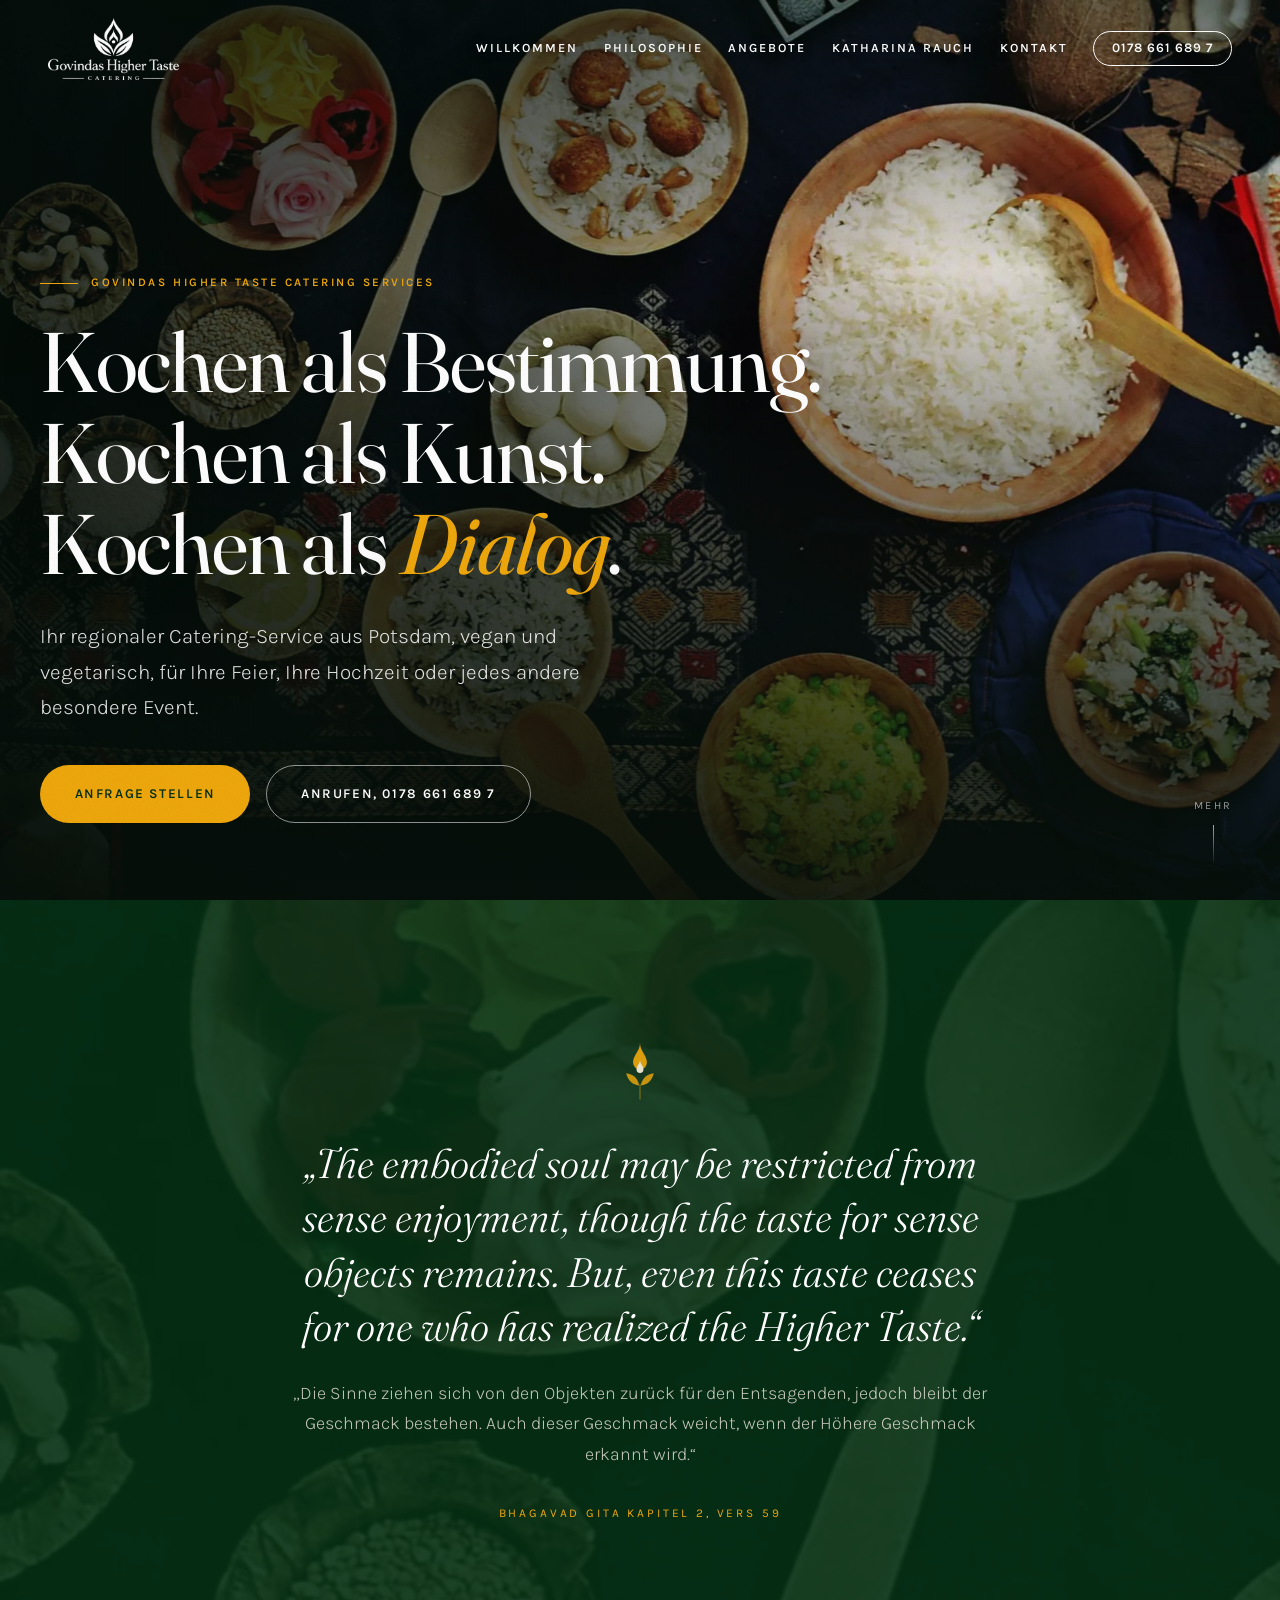
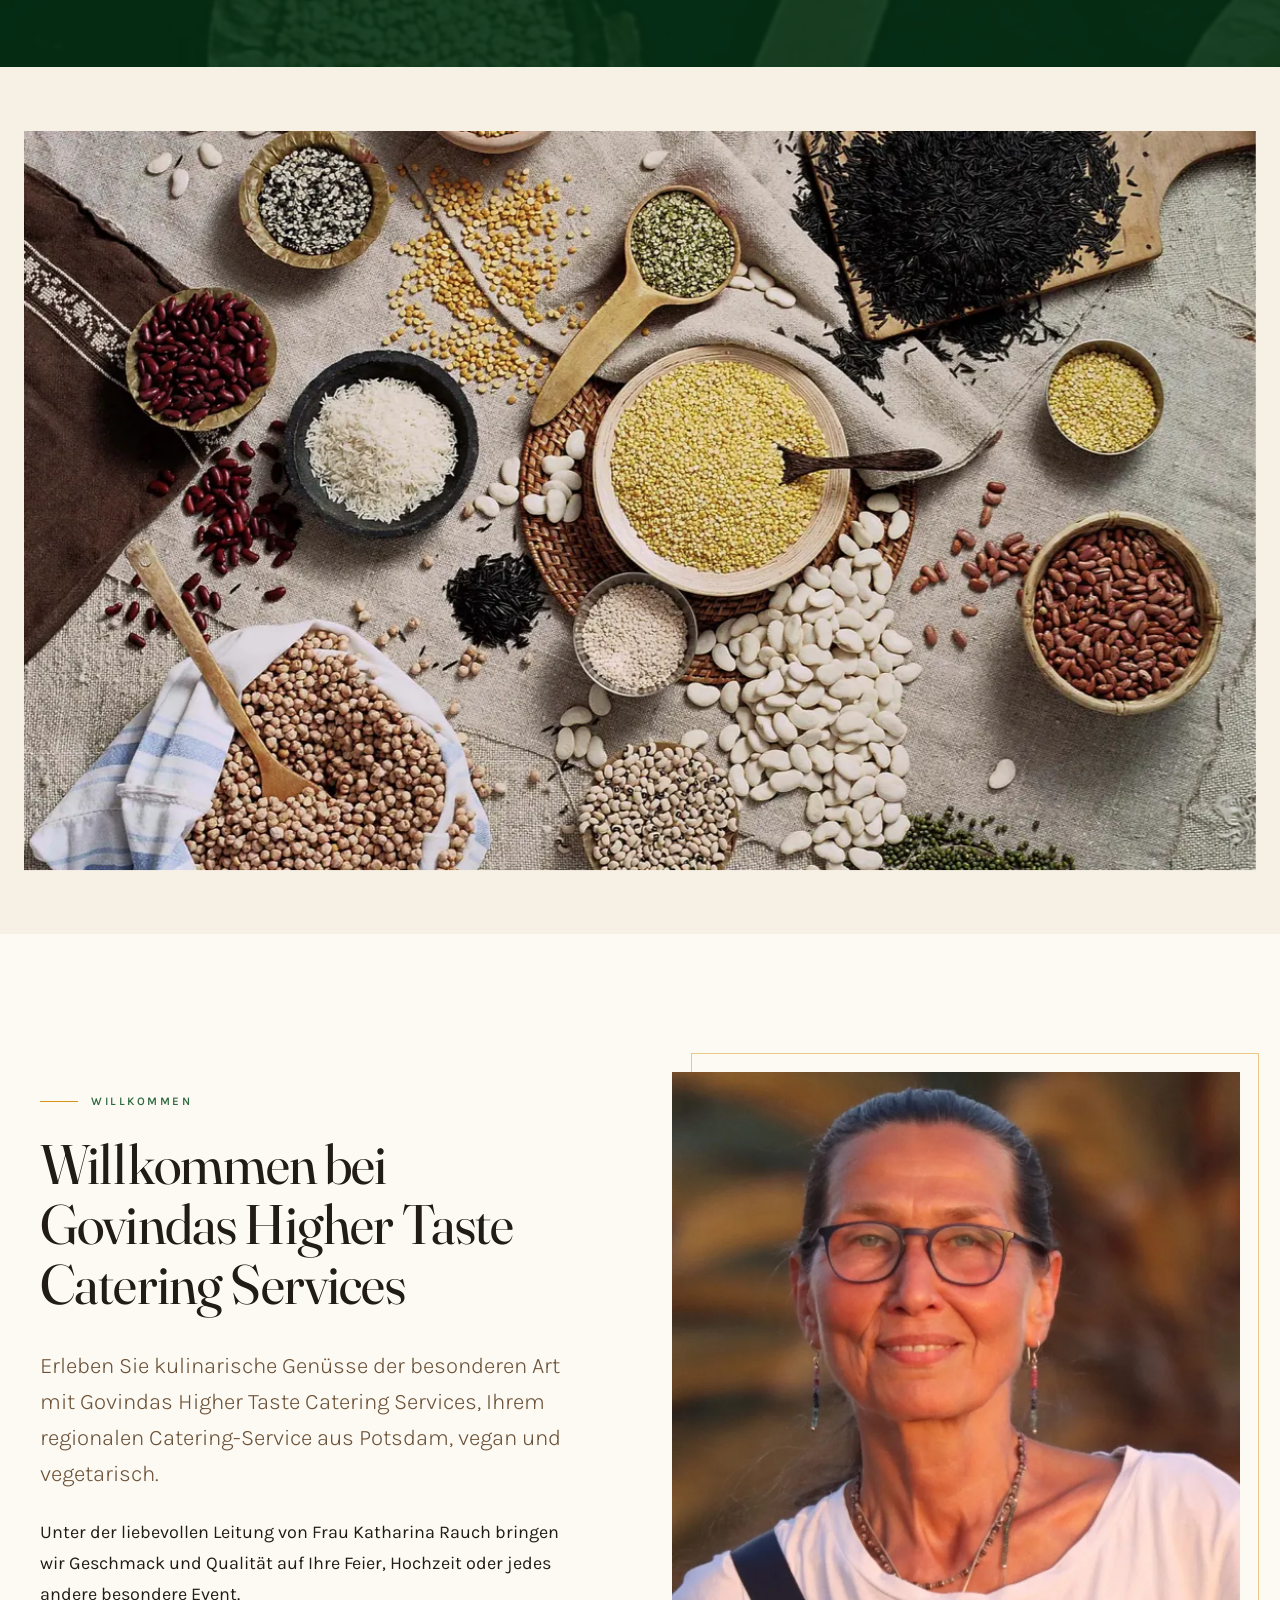
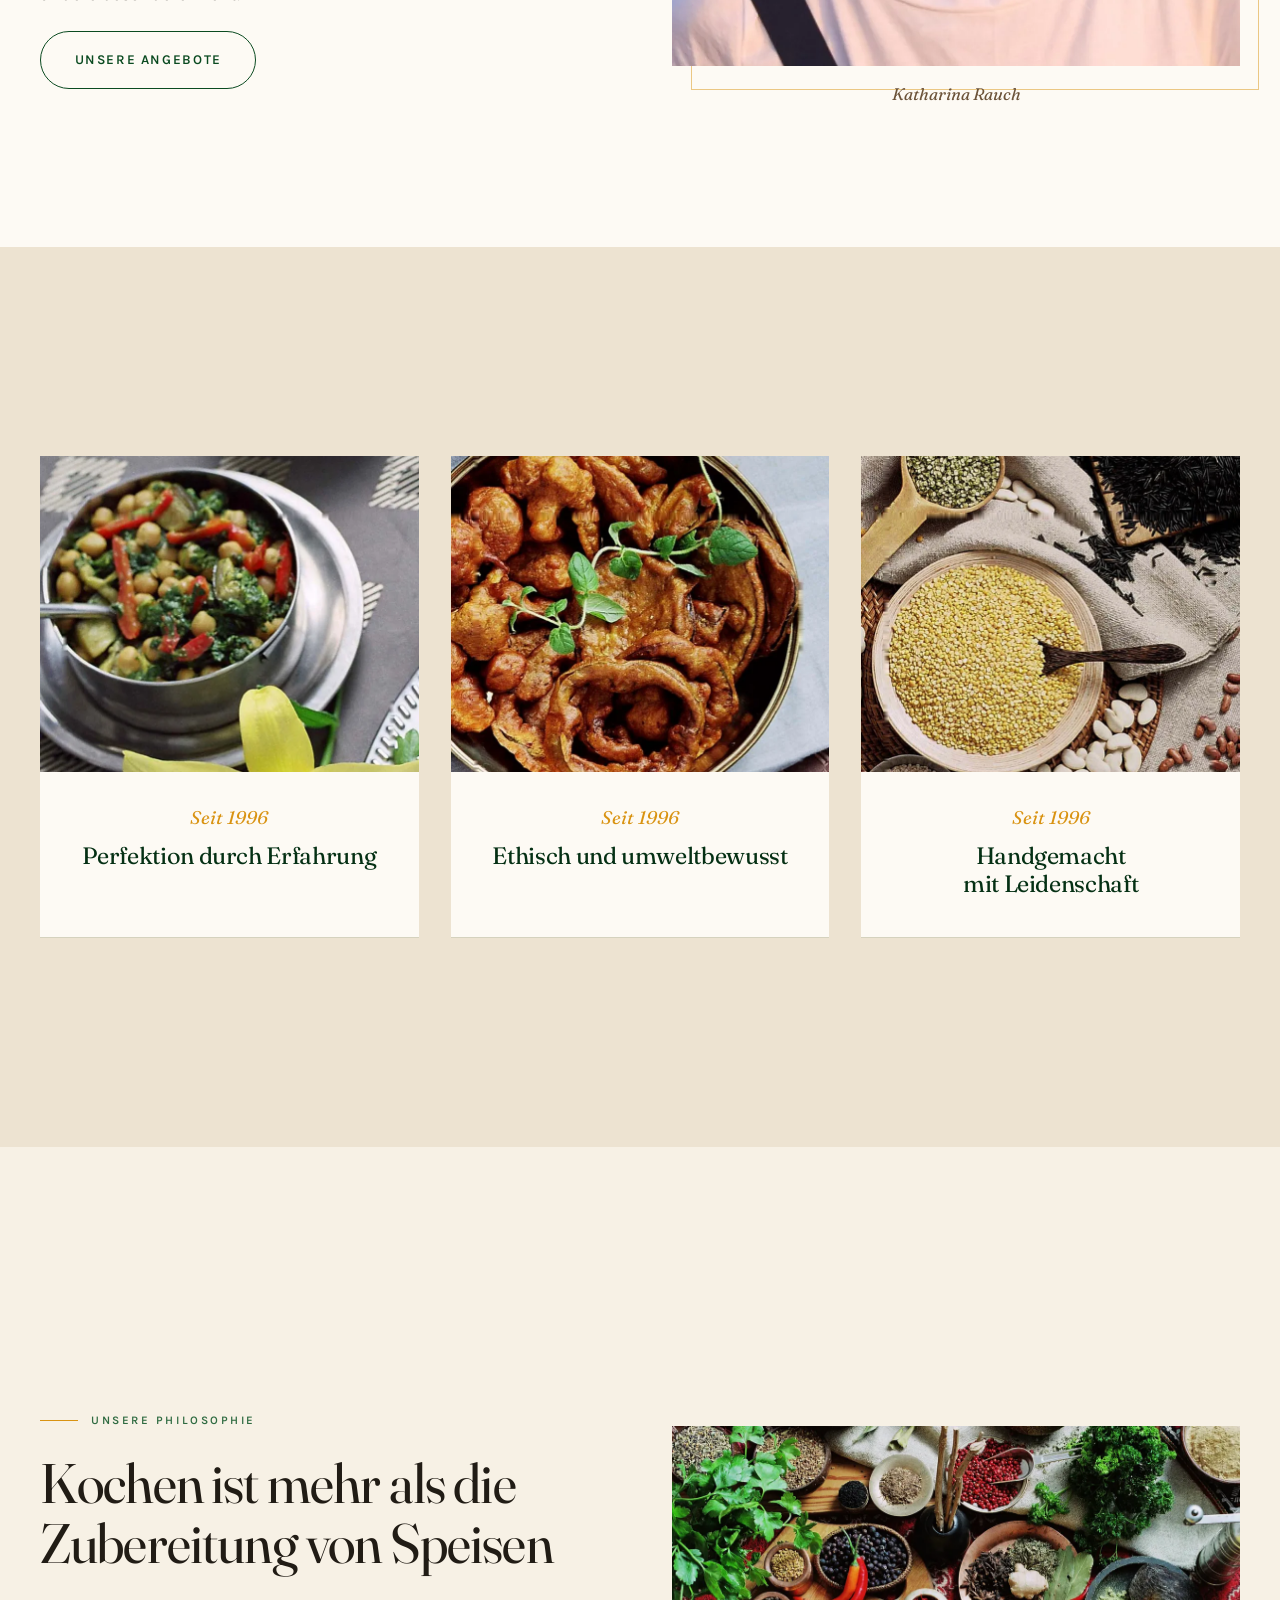
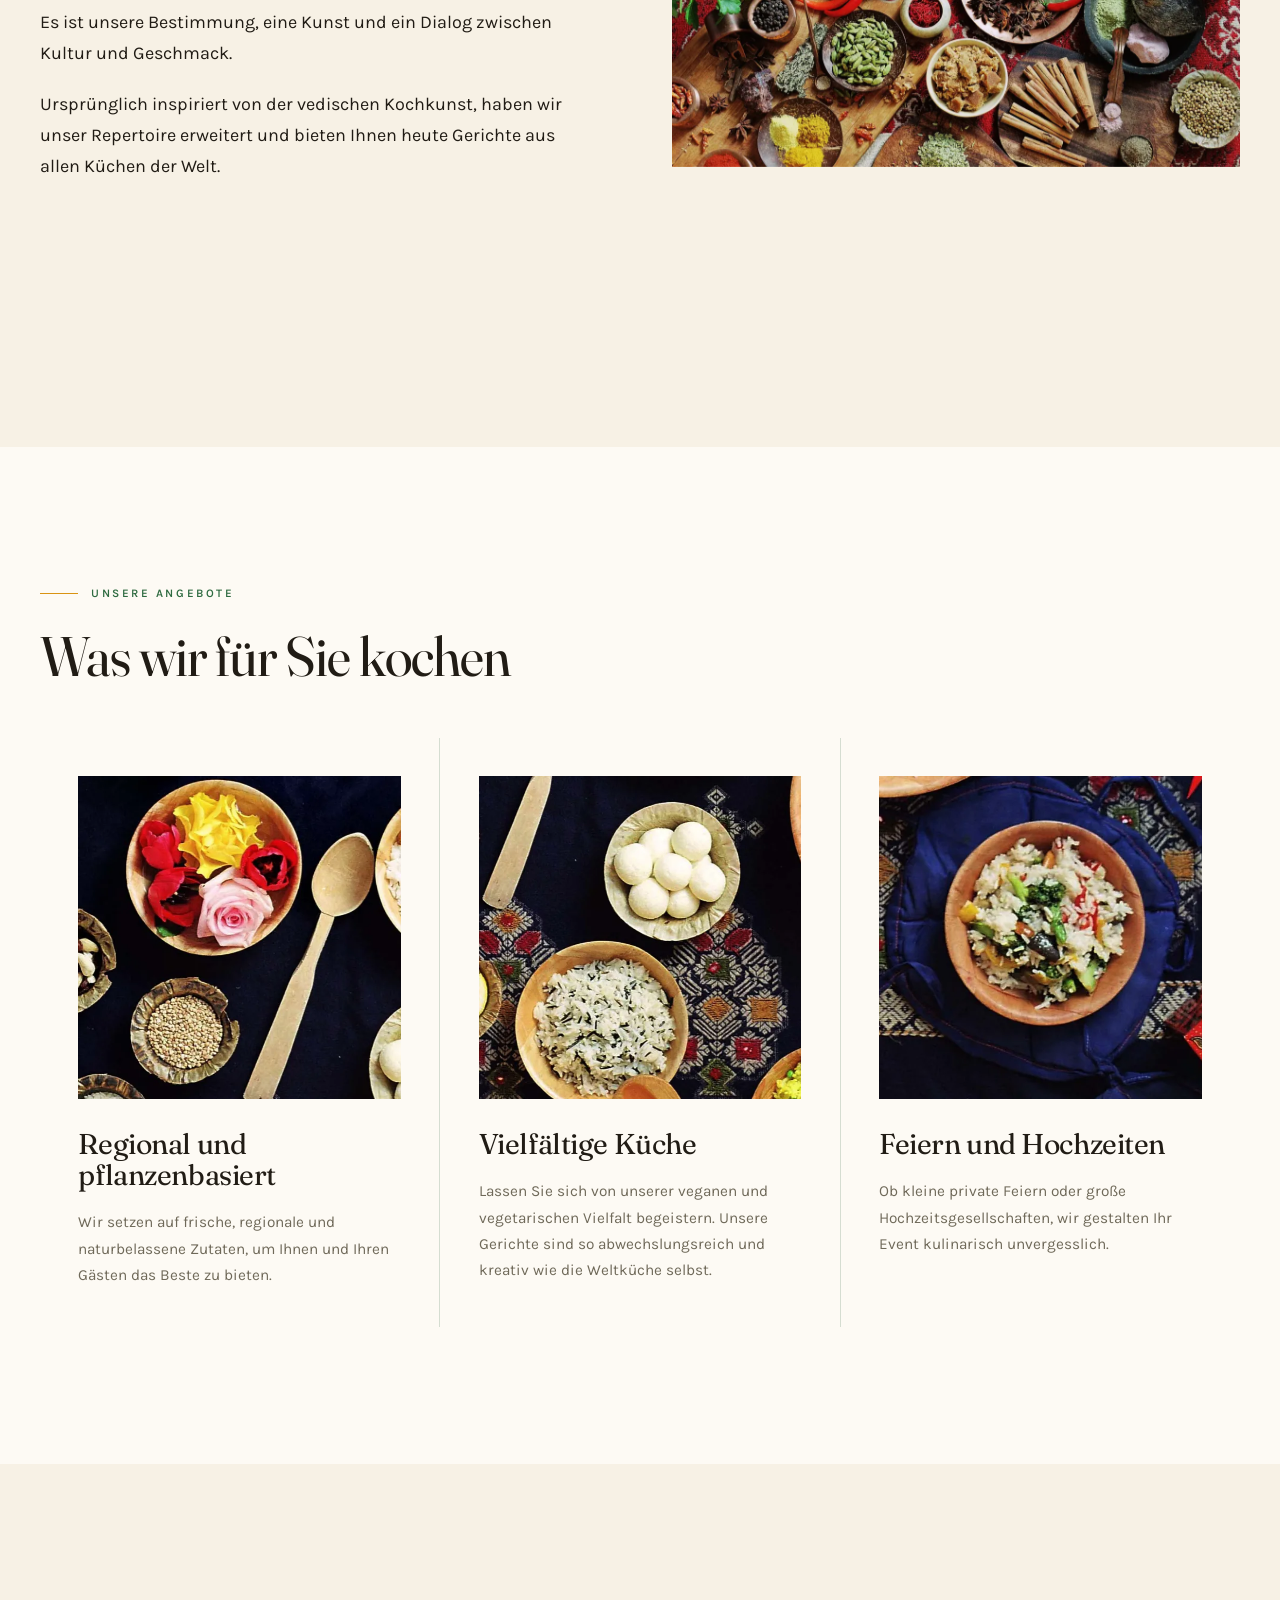
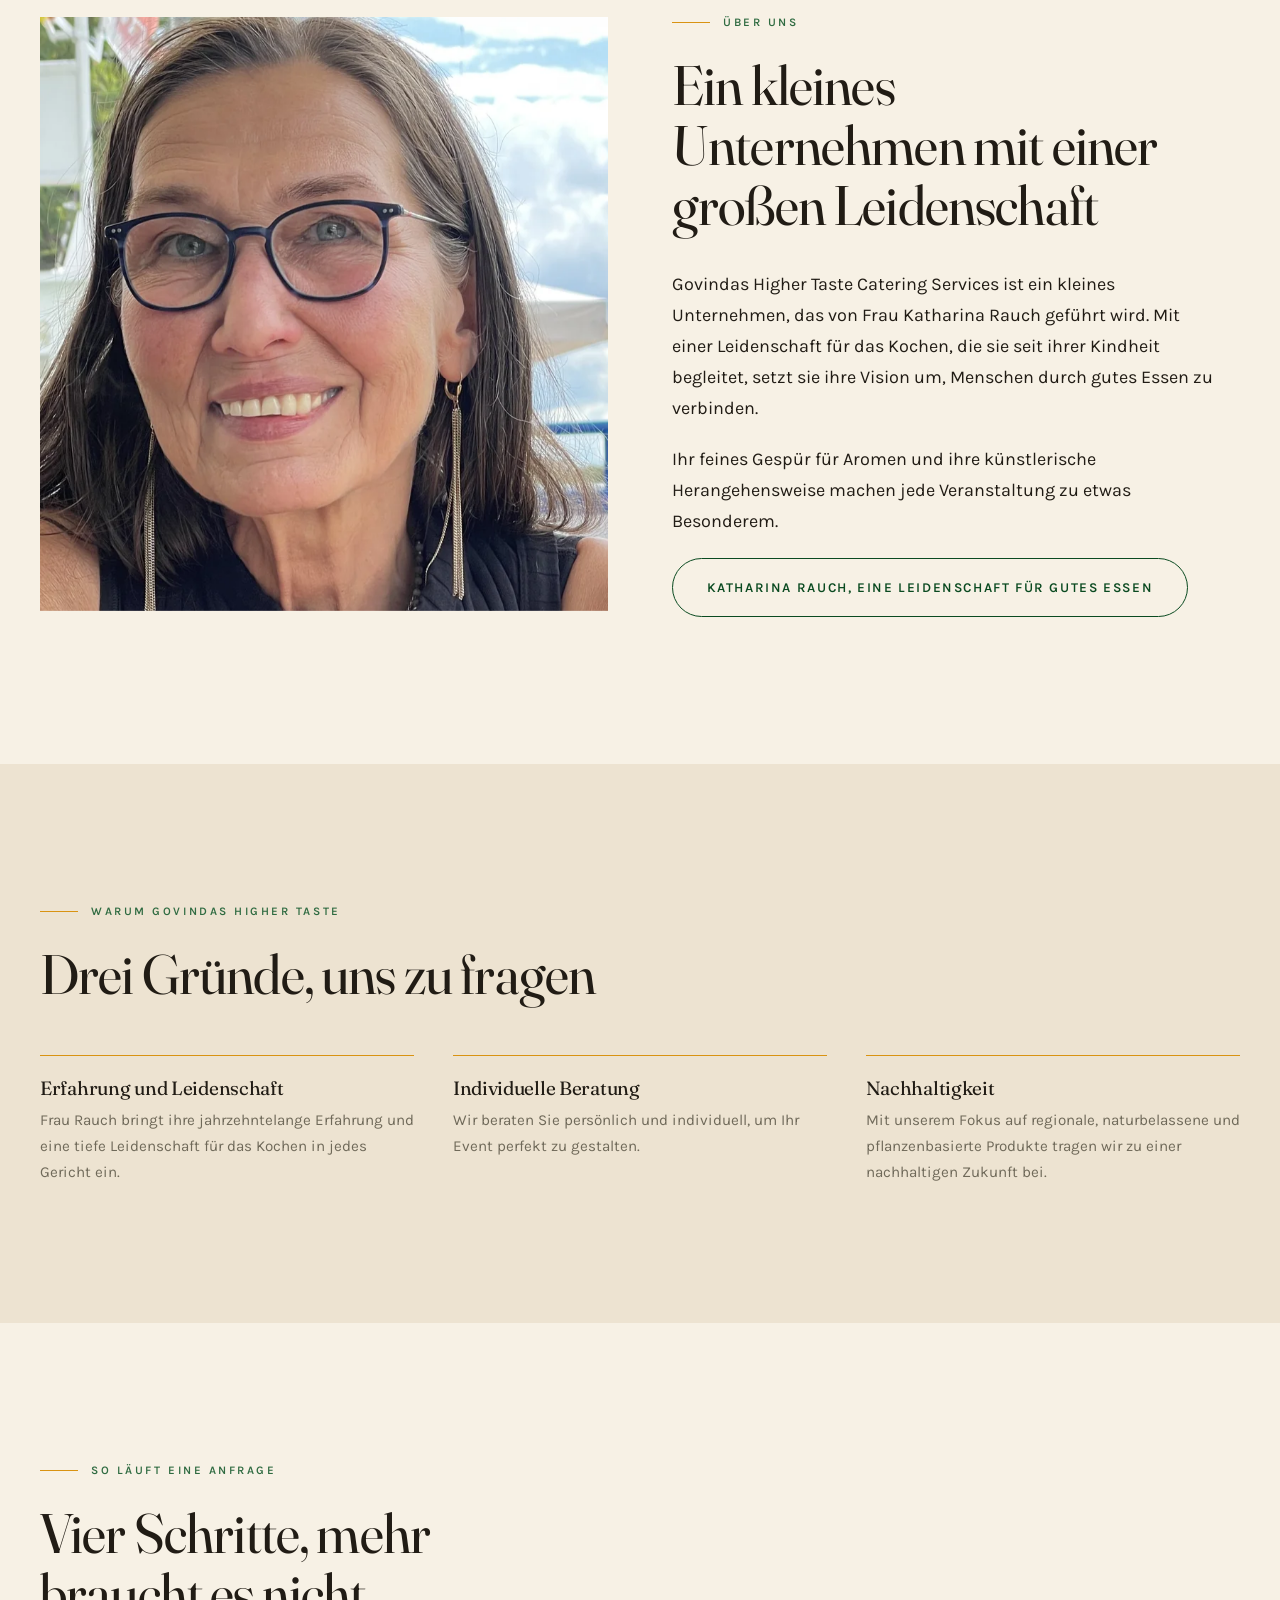
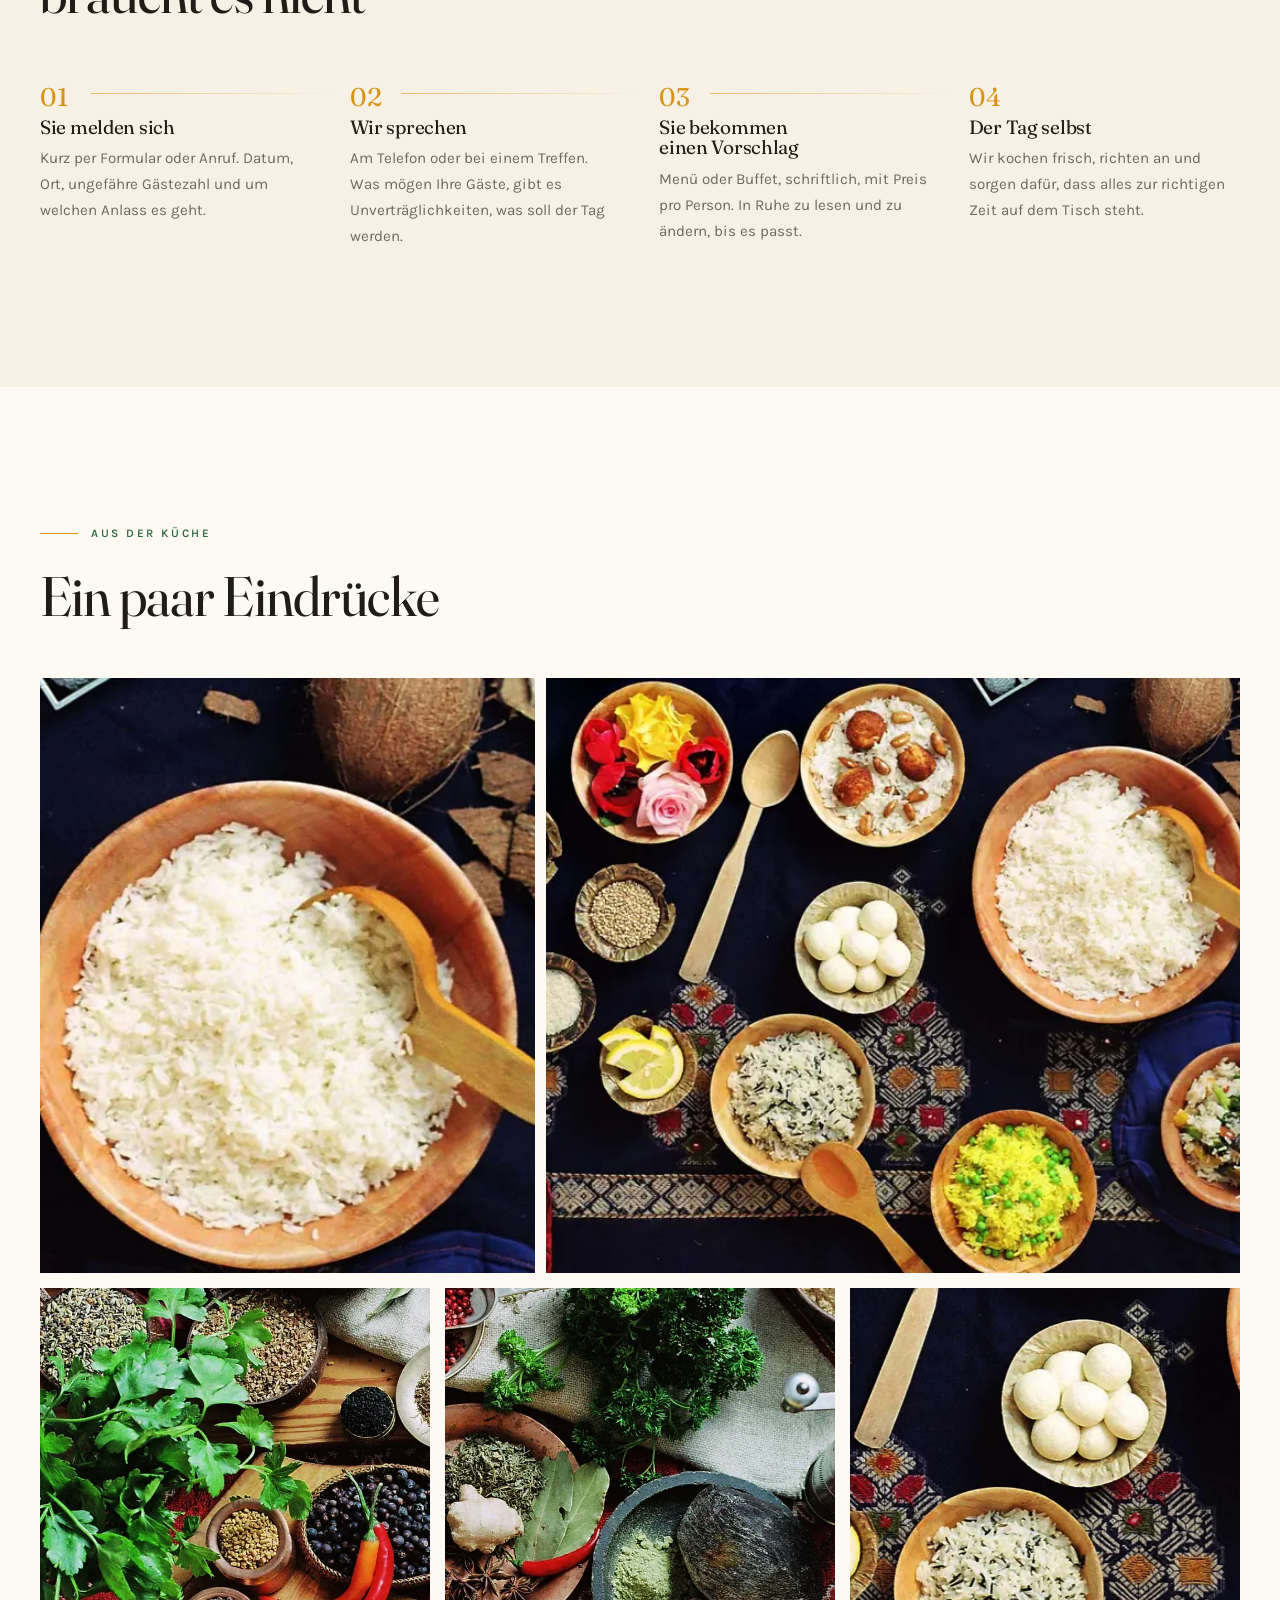
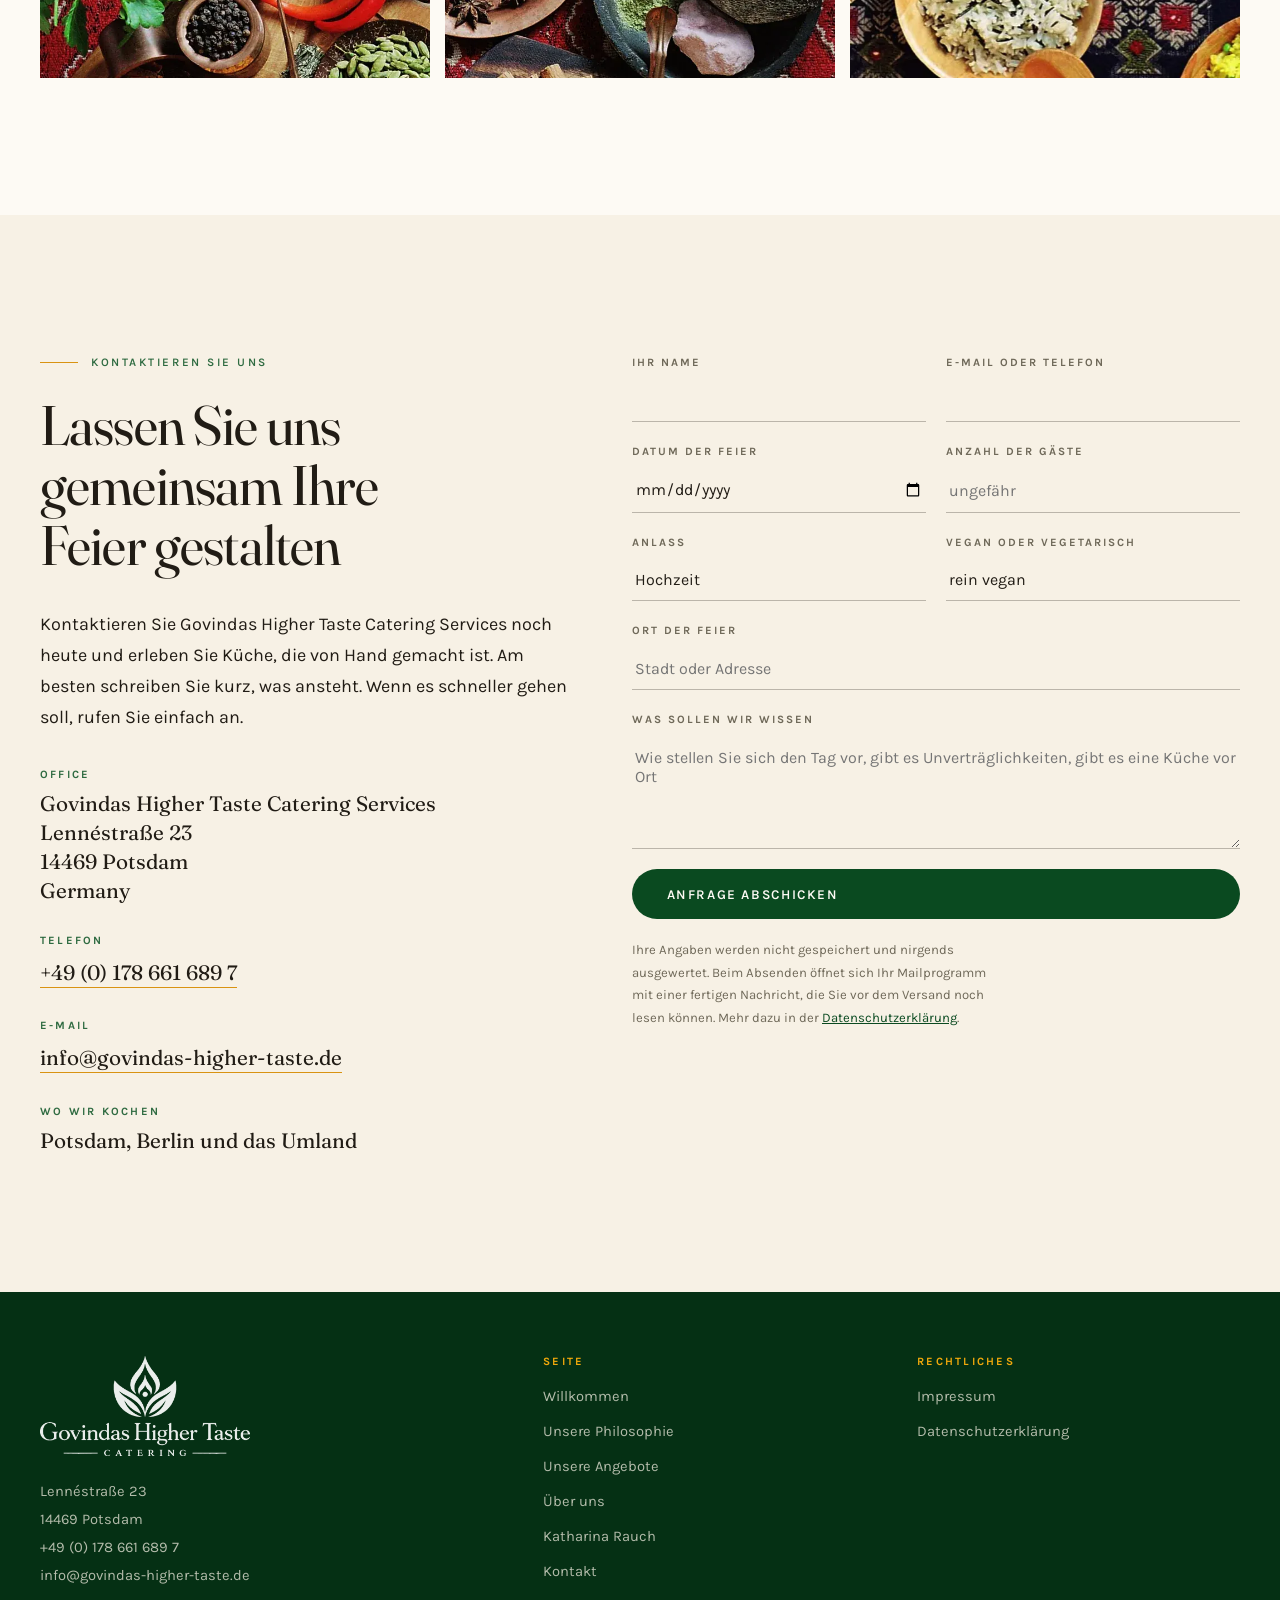
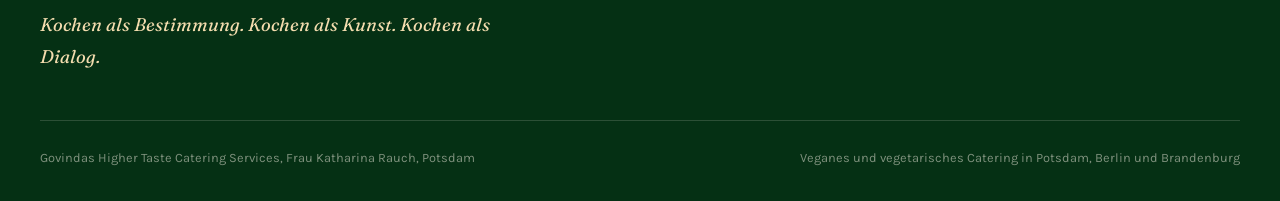
==== commit 02c91503: "Entwurf aktualisiert, 11.08.2026" ====
--- a/index.html
+++ b/index.html
@@ -8,13 +8,13 @@
 <title>Govindas Higher Taste, veganes und vegetarisches Catering in Potsdam</title>
 <meta name="description" content="Regionaler Catering-Service aus Potsdam, vegan und vegetarisch unter der Leitung von Katharina Rauch. Für Feiern, Hochzeiten und jedes andere besondere Event.">
 <meta name="theme-color" content="#053014">
-<link rel="icon" href="assets/img/zeichen.png?v=202608110230">
-<link rel="preload" href="assets/fonts/fraunces-latin.woff2?v=202608110230" as="font" type="font/woff2" crossorigin>
-<link rel="preload" href="assets/fonts/karla-latin.woff2?v=202608110230" as="font" type="font/woff2" crossorigin>
-<link rel="stylesheet" href="assets/css/site.css?v=202608110230">
+<link rel="icon" href="assets/img/zeichen.png?v=202608110247">
+<link rel="preload" href="assets/fonts/fraunces-latin.woff2?v=202608110247" as="font" type="font/woff2" crossorigin>
+<link rel="preload" href="assets/fonts/karla-latin.woff2?v=202608110247" as="font" type="font/woff2" crossorigin>
+<link rel="stylesheet" href="assets/css/site.css?v=202608110247">
 <meta property="og:title" content="Govindas Higher Taste, veganes Catering in Potsdam">
 <meta property="og:description" content="Regionaler Catering-Service aus Potsdam, vegan und vegetarisch. Für Feiern, Hochzeiten und Events.">
-<meta property="og:image" content="assets/img/hero.webp?v=202608110230">
+<meta property="og:image" content="assets/img/hero.webp?v=202608110247">
 <meta property="og:type" content="website">
 <script type="application/ld+json">
 {
@@ -42,7 +42,7 @@
 
 <header class="kopf" id="kopf">
   <a class="kopf-logo" href="index.html" aria-label="Govindas Higher Taste, zur Startseite">
-    <img src="assets/img/logo.png?v=202608110230" alt="Govindas Higher Taste Catering" width="760" height="360">
+    <img src="assets/img/logo.png?v=202608110247" alt="Govindas Higher Taste Catering" width="760" height="360">
   </a>
   <button class="nav-schalter" id="navSchalter" aria-label="Menü öffnen" aria-expanded="false" aria-controls="hauptnav">
     <span></span><span></span><span></span>
@@ -61,7 +61,7 @@
 
 <!-- ================================================================ Titel -->
 <section class="hero">
-  <img class="hero-bild" src="assets/img/hero.webp?v=202608110230" alt="Gedeckte Tafel mit Reis, Gemüse, Blüten und Süßem in Holzschalen" width="1920" height="1151" fetchpriority="high">
+  <img class="hero-bild" src="assets/img/hero.webp?v=202608110247" alt="Gedeckte Tafel mit Reis, Gemüse, Blüten und Süßem in Holzschalen" width="1920" height="1151" fetchpriority="high">
   <div class="bahn hero-inhalt auftritt">
     <p class="marke">Govindas Higher Taste Catering Services</p>
     <h1>Kochen als Bestimmung. Kochen als Kunst. Kochen als <em>Dialog</em>.</h1>
@@ -80,7 +80,7 @@
 <!-- ================================================================ Zitat -->
 <section class="zitat" id="zitat">
   <div class="bahn-schmal zitat-inhalt zeigt-sich">
-    <img class="zitat-flamme" src="assets/img/flamme.svg?v=202608110230" alt="" width="46" height="60" aria-hidden="true">
+    <img class="zitat-flamme" src="assets/img/flamme.svg?v=202608110247" alt="" width="46" height="60" aria-hidden="true">
     <blockquote>
       <p lang="en">„The embodied soul may be restricted from sense enjoyment,
       though the taste for sense objects remains. But, even this taste ceases
@@ -97,11 +97,11 @@
 
 <!-- ============================================= Grosses Bild wie im Original -->
 <section class="breitbild zeigt-sich">
-  <img src="assets/img/zutaten.webp?v=202608110230" alt="Hülsenfrüchte, Reis und Getreide in Schalen auf einem Leinentuch" width="1200" height="720" loading="lazy">
+  <img src="assets/img/zutaten.webp?v=202608110247" alt="Hülsenfrüchte, Reis und Getreide in Schalen auf einem Leinentuch" width="1200" height="720" loading="lazy">
 </section>
 
 <!-- =========================================================== Willkommen -->
-<section class="abschnitt flaeche-hell" id="willkommen">
+<section class="abschnitt flaeche-hell voll" id="willkommen">
   <div class="bahn">
     <div class="duo">
       <div class="duo-text zeigt-sich">
@@ -122,7 +122,7 @@
         </p>
       </div>
       <div class="duo-bild duo-bild--rahmen zeigt-sich">
-        <img src="assets/img/katharina-portraet.webp?v=202608110230" alt="Katharina Rauch im Abendlicht" width="820" height="863" loading="lazy">
+        <img src="assets/img/katharina-portraet.webp?v=202608110247" alt="Katharina Rauch im Abendlicht" width="820" height="863" loading="lazy">
         <p class="bildunterschrift">Katharina Rauch</p>
       </div>
     </div>
@@ -130,25 +130,25 @@
 </section>
 
 <!-- ============================ Die drei Aussagen, Bilder aus dem Original -->
-<section class="abschnitt flaeche-tief" id="haltung">
+<section class="abschnitt flaeche-tief voll" id="haltung">
   <div class="bahn">
     <div class="karten zeigt-sich">
       <article class="karte">
-        <img src="assets/img/karte-erfahrung.webp?v=202608110230" alt="Kichererbsen mit Spinat und Paprika in einer Edelstahlschale" width="760" height="717" loading="lazy">
+        <img src="assets/img/karte-erfahrung.webp?v=202608110247" alt="Kichererbsen mit Spinat und Paprika in einer Edelstahlschale" width="760" height="717" loading="lazy">
         <div class="karte-text">
           <span class="karte-seit">Seit 1996</span>
           <h3>Perfektion durch Erfahrung</h3>
         </div>
       </article>
       <article class="karte">
-        <img src="assets/img/karte-ethisch.webp?v=202608110230" alt="Frisch ausgebackene Pakoras mit Kräutern" width="760" height="717" loading="lazy">
+        <img src="assets/img/karte-ethisch.webp?v=202608110247" alt="Frisch ausgebackene Pakoras mit Kräutern" width="760" height="717" loading="lazy">
         <div class="karte-text">
           <span class="karte-seit">Seit 1996</span>
           <h3>Ethisch und umweltbewusst</h3>
         </div>
       </article>
       <article class="karte">
-        <img src="assets/img/karte-handgemacht.webp?v=202608110230" alt="Hirse, Bohnen und Wildreis auf Leinen" width="760" height="717" loading="lazy">
+        <img src="assets/img/karte-handgemacht.webp?v=202608110247" alt="Hirse, Bohnen und Wildreis auf Leinen" width="760" height="717" loading="lazy">
         <div class="karte-text">
           <span class="karte-seit">Seit 1996</span>
           <h3>Handgemacht mit Leidenschaft</h3>
@@ -159,11 +159,11 @@
 </section>
 
 <!-- ============================================================ Philosophie -->
-<section class="abschnitt" id="philosophie">
+<section class="abschnitt voll" id="philosophie">
   <div class="bahn">
     <div class="duo duo--gedreht">
       <div class="duo-bild zeigt-sich">
-        <img src="assets/img/gewuerze.webp?v=202608110230" alt="Gewürze, Kräuter und Zimtstangen auf einem Holztisch" width="1200" height="720" loading="lazy">
+        <img src="assets/img/gewuerze.webp?v=202608110247" alt="Gewürze, Kräuter und Zimtstangen auf einem Holztisch" width="1200" height="720" loading="lazy">
       </div>
       <div class="duo-text zeigt-sich">
         <p class="marke">Unsere Philosophie</p>
@@ -183,7 +183,7 @@
 </section>
 
 <!-- =============================================================== Angebote -->
-<section class="abschnitt flaeche-hell" id="angebote">
+<section class="abschnitt flaeche-hell voll" id="angebote">
   <div class="bahn">
     <div class="zeigt-sich" style="max-width:44rem">
       <p class="marke">Unsere Angebote</p>
@@ -192,7 +192,7 @@
 
     <div class="angebote zeigt-sich">
       <article class="angebot">
-        <img class="angebot-bild" src="assets/img/detail-blueten.webp?v=202608110230" alt="Schale mit Rosenblüten und Gewürzen" width="600" height="600" loading="lazy">
+        <img class="angebot-bild" src="assets/img/detail-blueten.webp?v=202608110247" alt="Schale mit Rosenblüten und Gewürzen" width="600" height="600" loading="lazy">
         <h3>Regional und pflanzenbasiert</h3>
         <p>
           Wir setzen auf frische, regionale und naturbelassene Zutaten, um
@@ -200,7 +200,7 @@
         </p>
       </article>
       <article class="angebot">
-        <img class="angebot-bild" src="assets/img/detail-suess.webp?v=202608110230" alt="Kräuterreis und süße Bällchen in Schalen" width="620" height="620" loading="lazy">
+        <img class="angebot-bild" src="assets/img/detail-suess.webp?v=202608110247" alt="Kräuterreis und süße Bällchen in Schalen" width="620" height="620" loading="lazy">
         <h3>Vielfältige Küche</h3>
         <p>
           Lassen Sie sich von unserer veganen und vegetarischen Vielfalt
@@ -209,7 +209,7 @@
         </p>
       </article>
       <article class="angebot">
-        <img class="angebot-bild" src="assets/img/detail-gemuese.webp?v=202608110230" alt="Gemüsereis in einer Holzschale" width="600" height="539" loading="lazy">
+        <img class="angebot-bild" src="assets/img/detail-gemuese.webp?v=202608110247" alt="Gemüsereis in einer Holzschale" width="600" height="539" loading="lazy">
         <h3>Feiern und Hochzeiten</h3>
         <p>
           Ob kleine private Feiern oder große Hochzeitsgesellschaften, wir
@@ -221,11 +221,11 @@
 </section>
 
 <!-- ============================================================== Über uns -->
-<section class="abschnitt" id="ueberuns">
+<section class="abschnitt voll" id="ueberuns">
   <div class="bahn">
     <div class="duo">
       <div class="duo-bild zeigt-sich">
-        <img src="assets/img/katharina-lachend.webp?v=202608110230" alt="Katharina Rauch" width="800" height="1000" loading="lazy">
+        <img src="assets/img/katharina-lachend.webp?v=202608110247" alt="Katharina Rauch" width="800" height="1000" loading="lazy">
       </div>
       <div class="duo-text zeigt-sich">
         <p class="marke">Über uns</p>
@@ -315,17 +315,17 @@
       <h2>Ein paar Eindrücke</h2>
     </div>
     <div class="galerie zeigt-sich">
-      <figure class="g-a"><img src="assets/img/detail-reis.webp?v=202608110230" alt="Große Holzschale mit Reis" width="680" height="680" loading="lazy"></figure>
-      <figure class="g-b"><img src="assets/img/hero-sm.webp?v=202608110230" alt="Gedeckte Tafel mit vielen Schalen" width="900" height="540" loading="lazy"></figure>
-      <figure class="g-c"><img src="assets/img/detail-kraeuter.webp?v=202608110230" alt="Frische Kräuter und Gewürze" width="700" height="700" loading="lazy"></figure>
-      <figure class="g-d"><img src="assets/img/detail-schalen.webp?v=202608110230" alt="Gewürzschalen aus Stein und Holz" width="700" height="700" loading="lazy"></figure>
-      <figure class="g-e"><img src="assets/img/detail-suess.webp?v=202608110230" alt="Süße Bällchen und Kräuterreis" width="620" height="620" loading="lazy"></figure>
+      <figure class="g-a"><img src="assets/img/detail-reis.webp?v=202608110247" alt="Große Holzschale mit Reis" width="680" height="680" loading="lazy"></figure>
+      <figure class="g-b"><img src="assets/img/hero-sm.webp?v=202608110247" alt="Gedeckte Tafel mit vielen Schalen" width="900" height="540" loading="lazy"></figure>
+      <figure class="g-c"><img src="assets/img/detail-kraeuter.webp?v=202608110247" alt="Frische Kräuter und Gewürze" width="700" height="700" loading="lazy"></figure>
+      <figure class="g-d"><img src="assets/img/detail-schalen.webp?v=202608110247" alt="Gewürzschalen aus Stein und Holz" width="700" height="700" loading="lazy"></figure>
+      <figure class="g-e"><img src="assets/img/detail-suess.webp?v=202608110247" alt="Süße Bällchen und Kräuterreis" width="620" height="620" loading="lazy"></figure>
     </div>
   </div>
 </section>
 
 <!-- ============================================================== Kontakt -->
-<section class="abschnitt" id="kontakt">
+<section class="abschnitt voll" id="kontakt">
   <div class="bahn">
     <div class="kontakt-raster">
 
@@ -436,7 +436,7 @@
   <div class="bahn">
     <div class="fuss-raster">
       <div>
-        <img class="fuss-logo" src="assets/img/logo.png?v=202608110230" alt="Govindas Higher Taste Catering" width="760" height="360" loading="lazy">
+        <img class="fuss-logo" src="assets/img/logo.png?v=202608110247" alt="Govindas Higher Taste Catering" width="760" height="360" loading="lazy">
         <address>
           Lennéstraße 23<br>
           14469 Potsdam<br>
--- a/assets/css/site.css
+++ b/assets/css/site.css
@@ -156,6 +156,27 @@
 section { position: relative; }
 .abschnitt { padding: clamp(4.5rem, 3rem + 7vw, 9rem) 0; }
 .abschnitt--eng { padding: clamp(3.5rem, 2.5rem + 4vw, 6rem) 0; }
+
+/* Abschnitte, die über das Menü angesprungen werden, füllen mindestens einen
+   Bildschirm und rücken ihren Inhalt in die Mitte. Sonst ragt beim Sprung der
+   nächste Abschnitt angeschnitten von unten herein. Wer von Hand scrollt,
+   merkt nichts davon, längere Abschnitte bleiben unverändert. */
+.voll {
+  min-height: 100svh;
+  display: flex;
+  flex-direction: column;
+  justify-content: center;
+}
+/* Damit auch hohe Bilder in den Bildschirm passen und nicht unten abreissen */
+.voll .duo-bild img {
+  max-height: 66svh;
+  width: 100%;
+  object-fit: cover;
+  object-position: center 26%;
+}
+
+/* Die feste Kopfzeile darf den Anfang eines Abschnitts nicht verdecken */
+[id] { scroll-margin-top: 5.5rem; }
 
 .flaeche-hell  { background: var(--leinen-hell); }
 .flaeche-tief  { background: var(--leinen-tief); }
@@ -716,6 +737,26 @@
   border-bottom: 1px solid rgba(10, 74, 32, .14);
 }
 .seitenkopf h1 { font-size: clamp(2.2rem, 1.5rem + 3vw, 4rem); margin-bottom: .25em; }
+
+/* Kopf mit Portraet daneben, zusammen genau ein Bildschirm */
+.seitenkopf--duo {
+  min-height: 100svh;
+  display: flex;
+  align-items: center;
+  padding-block: clamp(7rem, 10vw, 9rem) clamp(2.5rem, 5vw, 4rem);
+}
+.seitenkopf--duo .duo { align-items: center; }
+.seitenkopf--duo .duo-bild img {
+  max-height: min(62svh, 620px);
+  width: 100%;
+  object-fit: cover;
+  object-position: center 22%;
+}
+.seitenkopf--duo h1 { font-size: clamp(2rem, 1.3rem + 2.6vw, 3.4rem); }
+@media (max-width: 900px) {
+  .seitenkopf--duo { min-height: 0; display: block; }
+  .seitenkopf--duo .duo-bild img { max-height: 46svh; object-position: center 20%; }
+}
 
 .lauftext h2 { margin-top: 2.6em; font-size: clamp(1.5rem, 1.2rem + 1.2vw, 2.1rem); }
 .lauftext h2:first-child { margin-top: 0; }
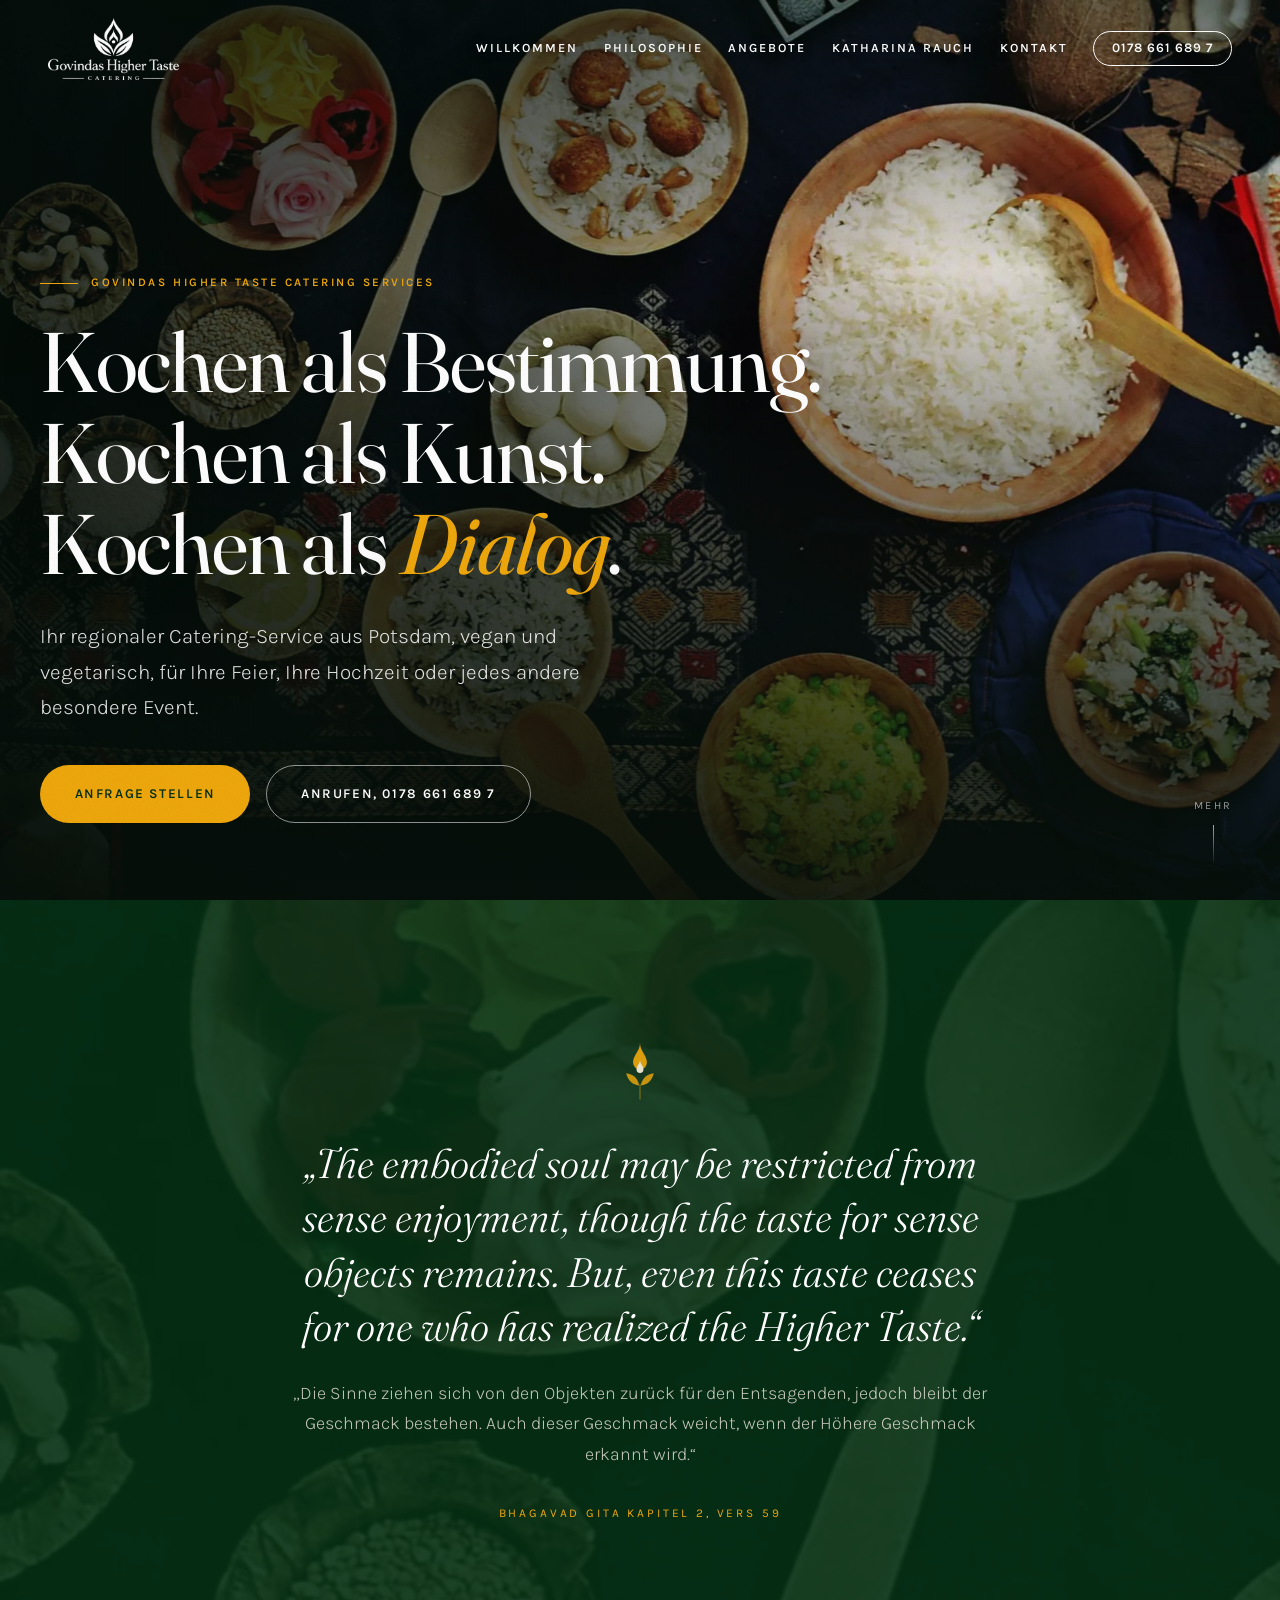
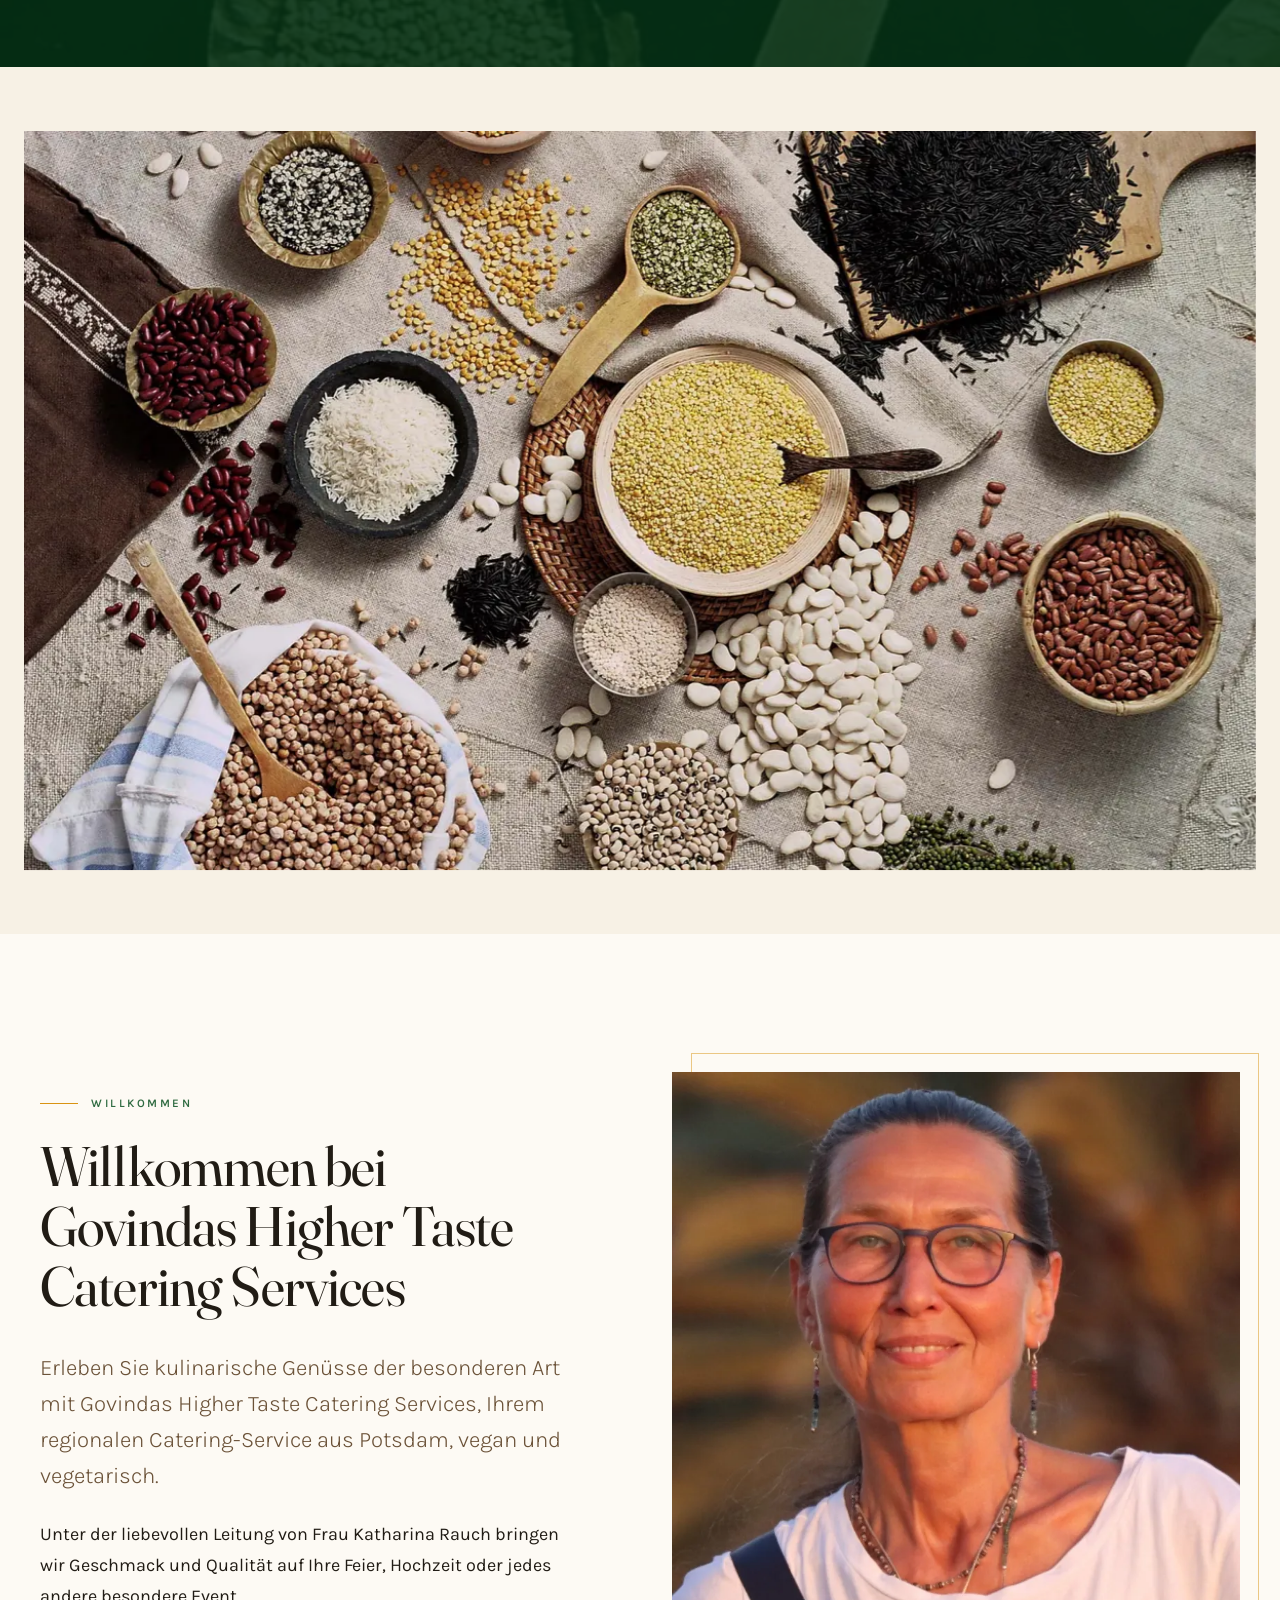
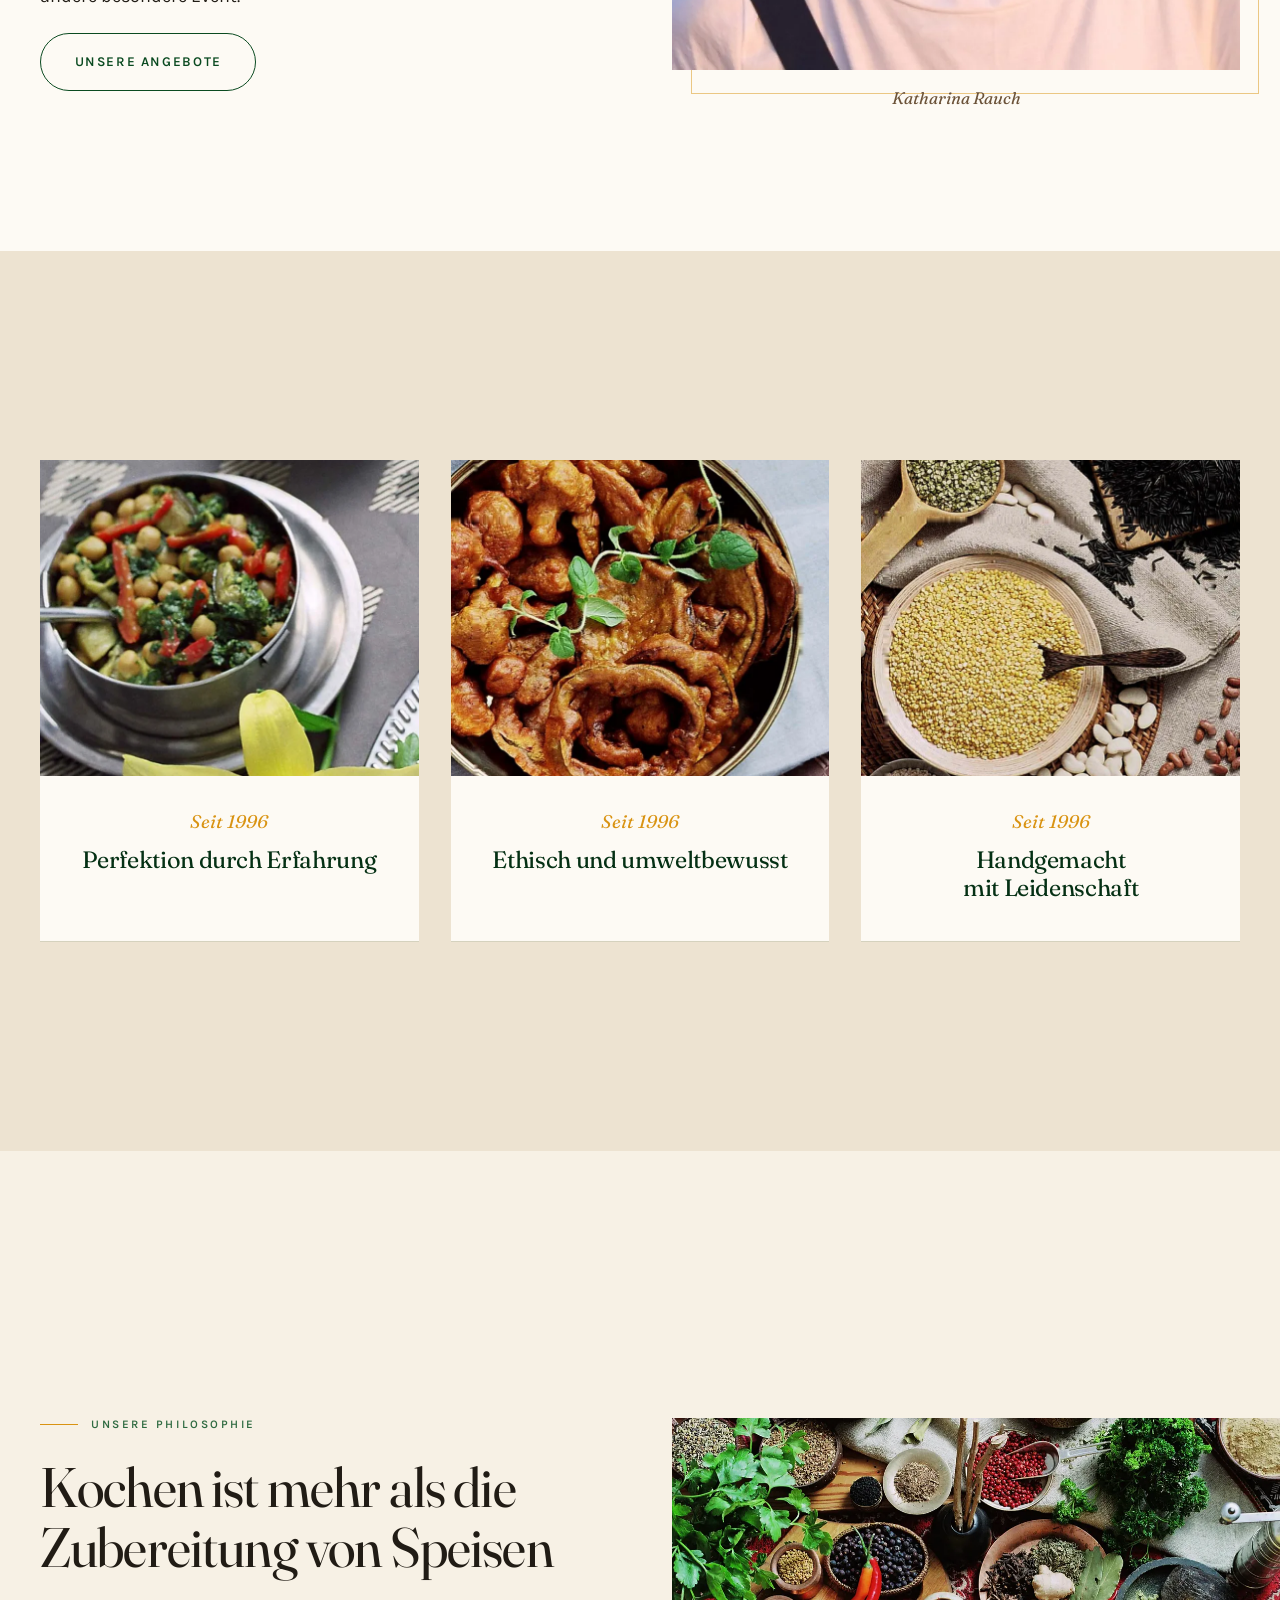
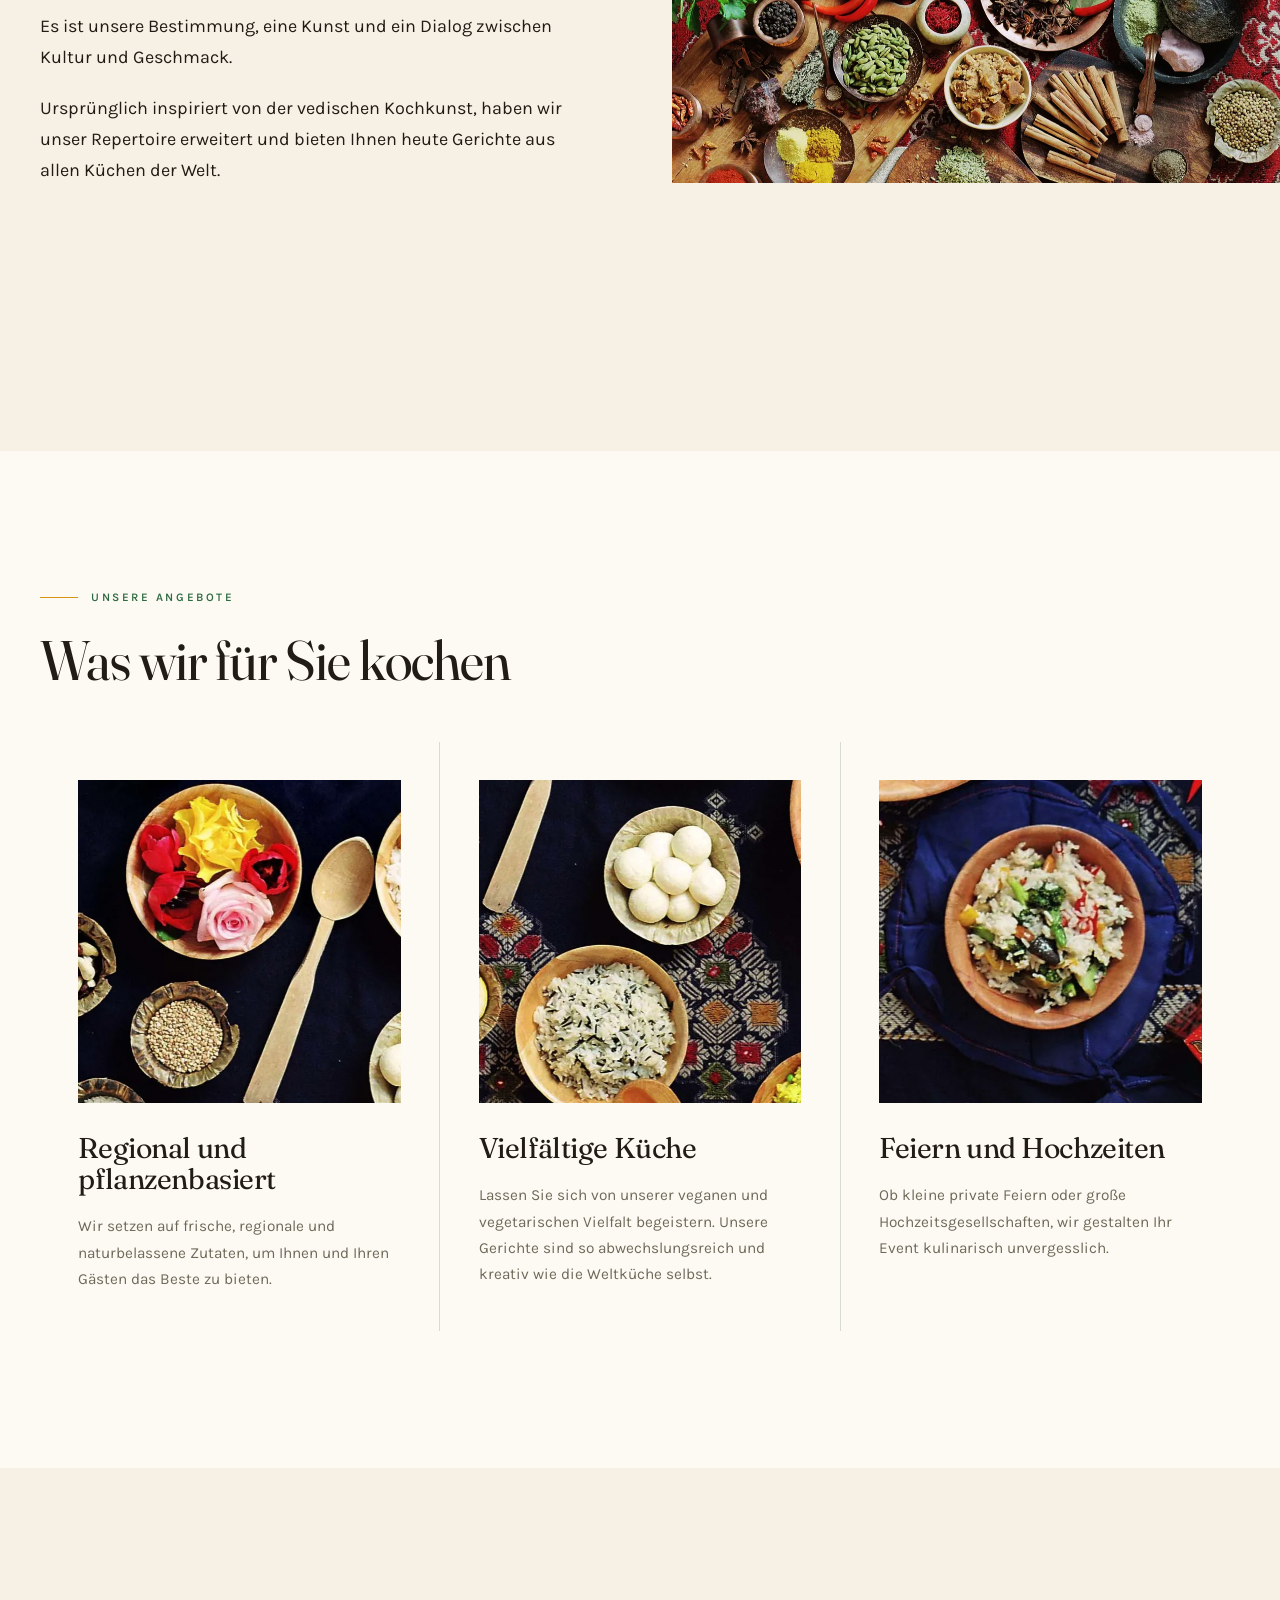
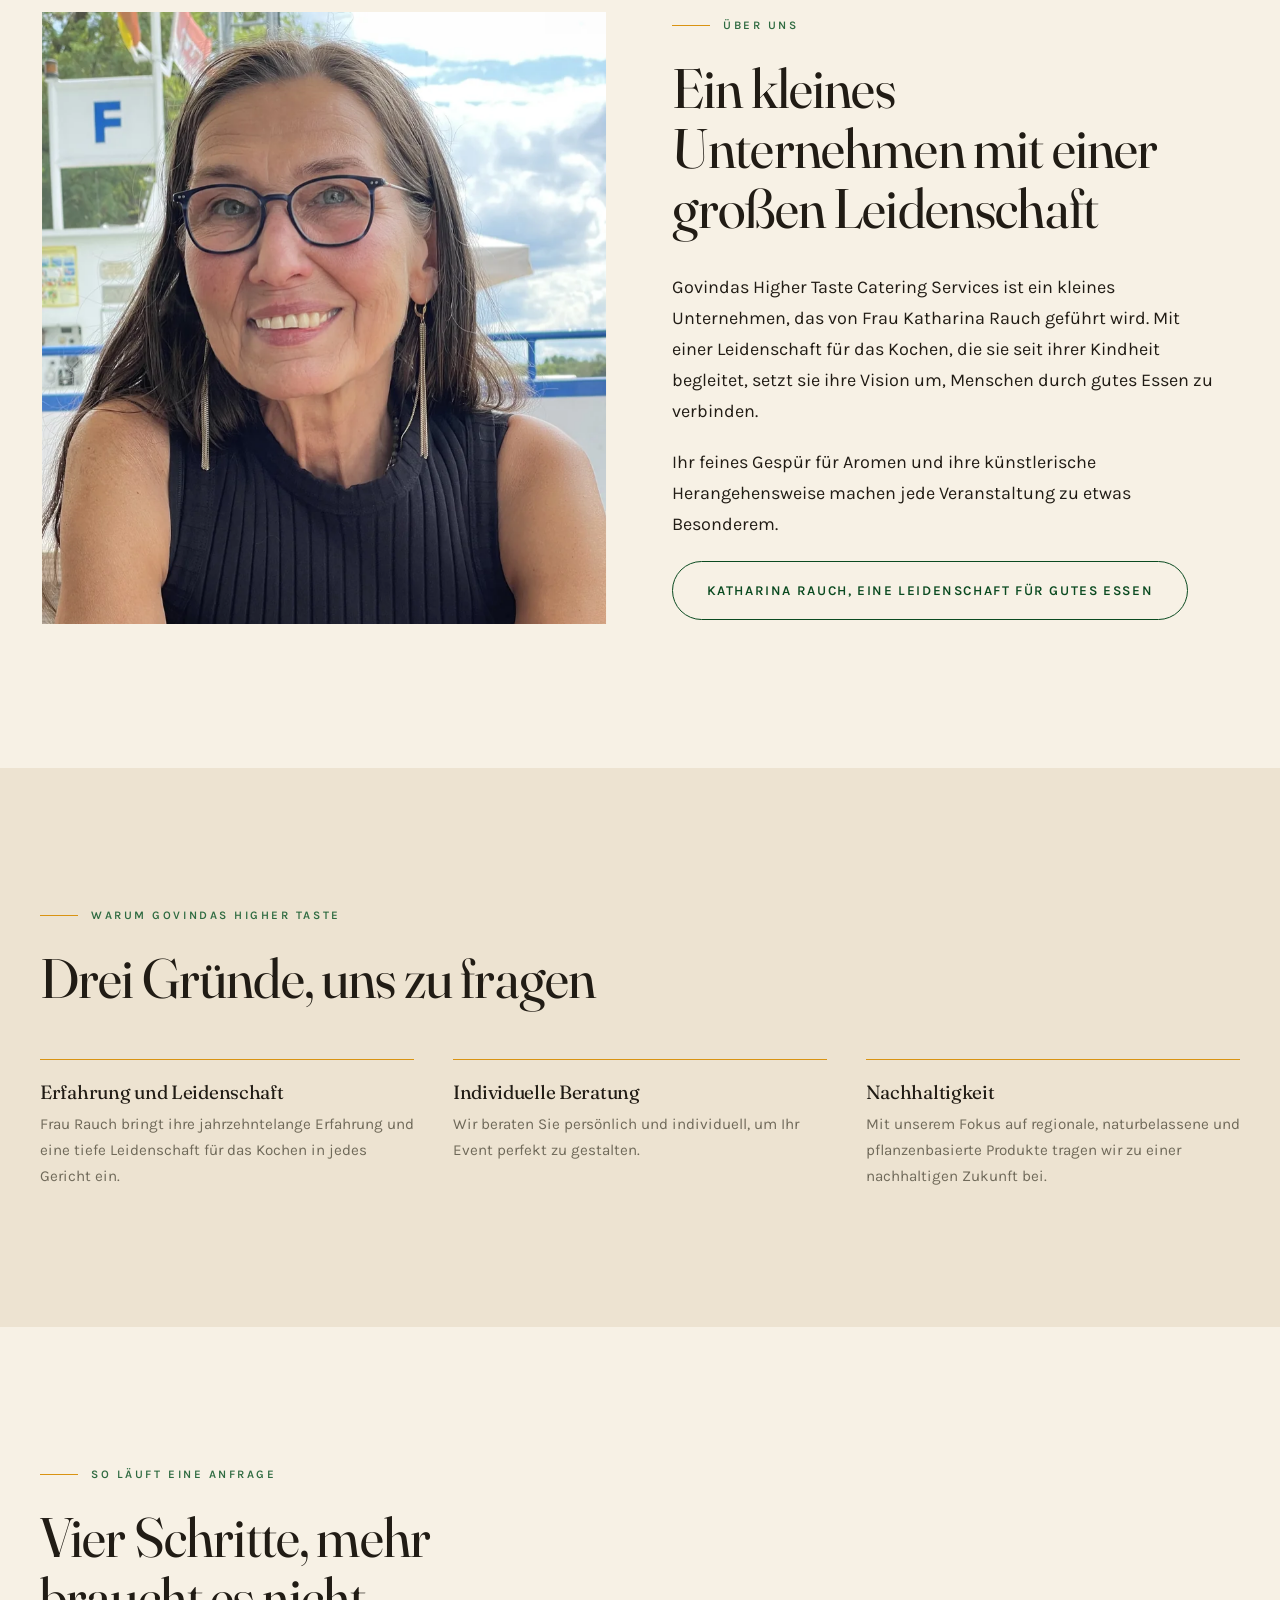
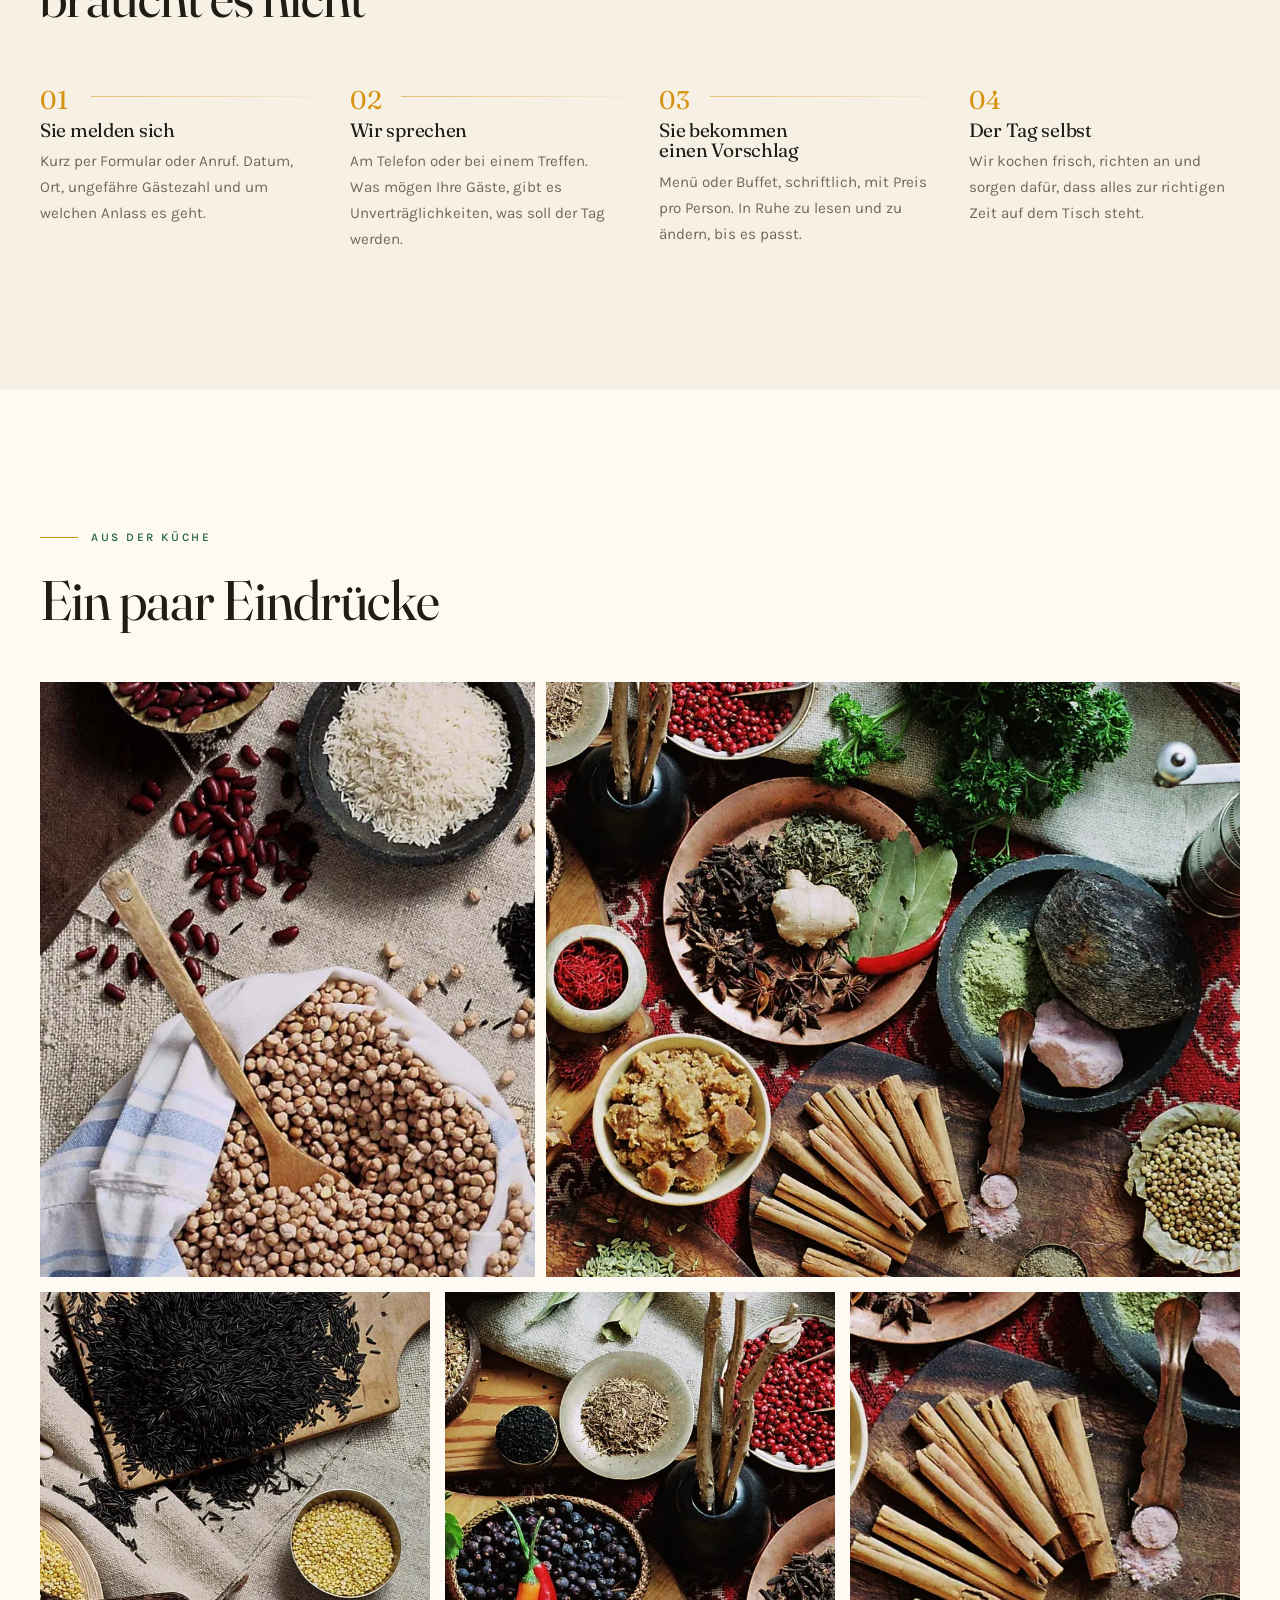
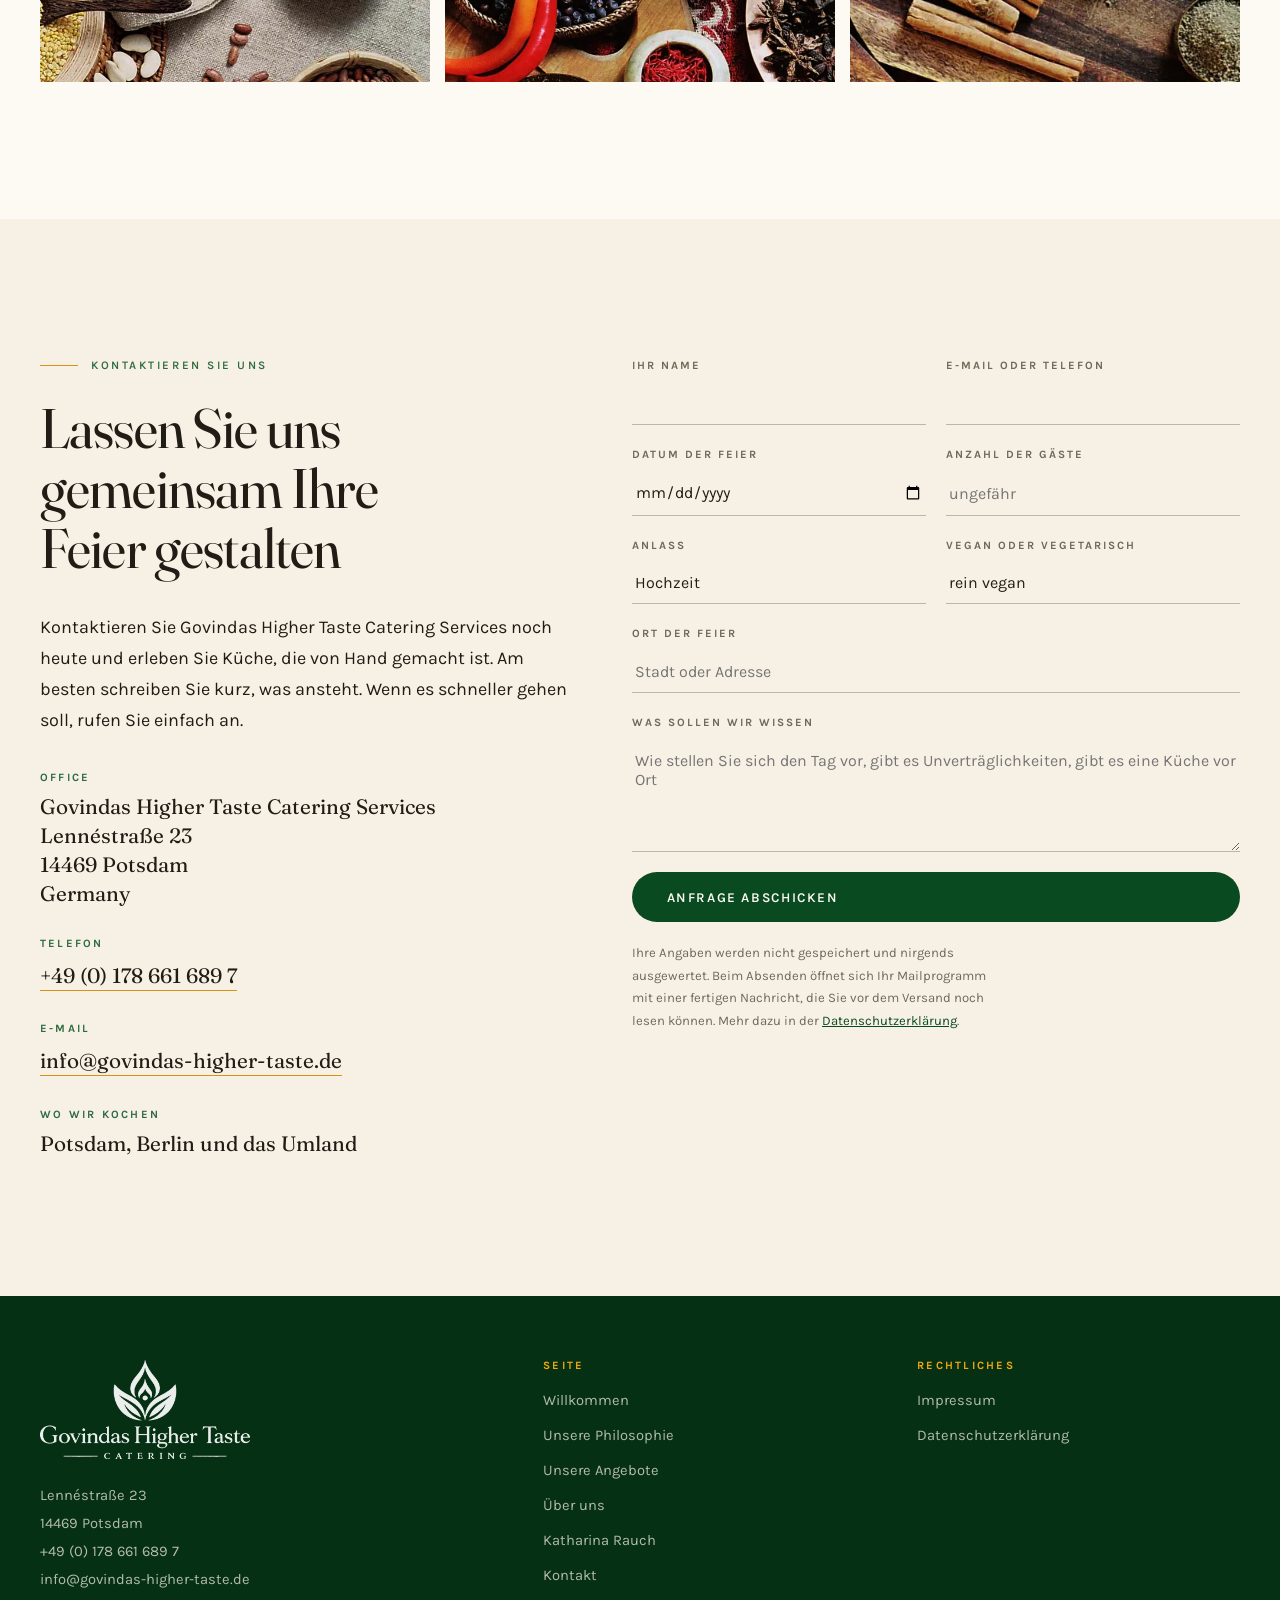
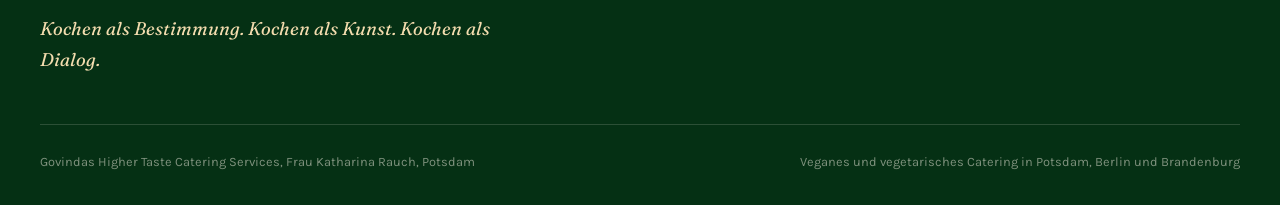
==== commit 40e9a06f: "Entwurf aktualisiert, 11.08.2026" ====
--- a/index.html
+++ b/index.html
@@ -8,13 +8,13 @@
 <title>Govindas Higher Taste, veganes und vegetarisches Catering in Potsdam</title>
 <meta name="description" content="Regionaler Catering-Service aus Potsdam, vegan und vegetarisch unter der Leitung von Katharina Rauch. Für Feiern, Hochzeiten und jedes andere besondere Event.">
 <meta name="theme-color" content="#053014">
-<link rel="icon" href="assets/img/zeichen.png?v=202608110247">
-<link rel="preload" href="assets/fonts/fraunces-latin.woff2?v=202608110247" as="font" type="font/woff2" crossorigin>
-<link rel="preload" href="assets/fonts/karla-latin.woff2?v=202608110247" as="font" type="font/woff2" crossorigin>
-<link rel="stylesheet" href="assets/css/site.css?v=202608110247">
+<link rel="icon" href="assets/img/zeichen.png?v=202608110313">
+<link rel="preload" href="assets/fonts/fraunces-latin.woff2?v=202608110313" as="font" type="font/woff2" crossorigin>
+<link rel="preload" href="assets/fonts/karla-latin.woff2?v=202608110313" as="font" type="font/woff2" crossorigin>
+<link rel="stylesheet" href="assets/css/site.css?v=202608110313">
 <meta property="og:title" content="Govindas Higher Taste, veganes Catering in Potsdam">
 <meta property="og:description" content="Regionaler Catering-Service aus Potsdam, vegan und vegetarisch. Für Feiern, Hochzeiten und Events.">
-<meta property="og:image" content="assets/img/hero.webp?v=202608110247">
+<meta property="og:image" content="assets/img/hero.webp?v=202608110313">
 <meta property="og:type" content="website">
 <script type="application/ld+json">
 {
@@ -42,7 +42,7 @@
 
 <header class="kopf" id="kopf">
   <a class="kopf-logo" href="index.html" aria-label="Govindas Higher Taste, zur Startseite">
-    <img src="assets/img/logo.png?v=202608110247" alt="Govindas Higher Taste Catering" width="760" height="360">
+    <img src="assets/img/logo.png?v=202608110313" alt="Govindas Higher Taste Catering" width="760" height="360">
   </a>
   <button class="nav-schalter" id="navSchalter" aria-label="Menü öffnen" aria-expanded="false" aria-controls="hauptnav">
     <span></span><span></span><span></span>
@@ -61,7 +61,7 @@
 
 <!-- ================================================================ Titel -->
 <section class="hero">
-  <img class="hero-bild" src="assets/img/hero.webp?v=202608110247" alt="Gedeckte Tafel mit Reis, Gemüse, Blüten und Süßem in Holzschalen" width="1920" height="1151" fetchpriority="high">
+  <img class="hero-bild" src="assets/img/hero.webp?v=202608110313" alt="Gedeckte Tafel mit Reis, Gemüse, Blüten und Süßem in Holzschalen" width="1920" height="1151" fetchpriority="high">
   <div class="bahn hero-inhalt auftritt">
     <p class="marke">Govindas Higher Taste Catering Services</p>
     <h1>Kochen als Bestimmung. Kochen als Kunst. Kochen als <em>Dialog</em>.</h1>
@@ -80,7 +80,7 @@
 <!-- ================================================================ Zitat -->
 <section class="zitat" id="zitat">
   <div class="bahn-schmal zitat-inhalt zeigt-sich">
-    <img class="zitat-flamme" src="assets/img/flamme.svg?v=202608110247" alt="" width="46" height="60" aria-hidden="true">
+    <img class="zitat-flamme" src="assets/img/flamme.svg?v=202608110313" alt="" width="46" height="60" aria-hidden="true">
     <blockquote>
       <p lang="en">„The embodied soul may be restricted from sense enjoyment,
       though the taste for sense objects remains. But, even this taste ceases
@@ -97,7 +97,7 @@
 
 <!-- ============================================= Grosses Bild wie im Original -->
 <section class="breitbild zeigt-sich">
-  <img src="assets/img/zutaten.webp?v=202608110247" alt="Hülsenfrüchte, Reis und Getreide in Schalen auf einem Leinentuch" width="1200" height="720" loading="lazy">
+  <img src="assets/img/zutaten.webp?v=202608110313" alt="Hülsenfrüchte, Reis und Getreide in Schalen auf einem Leinentuch" width="1200" height="720" loading="lazy">
 </section>
 
 <!-- =========================================================== Willkommen -->
@@ -122,7 +122,7 @@
         </p>
       </div>
       <div class="duo-bild duo-bild--rahmen zeigt-sich">
-        <img src="assets/img/katharina-portraet.webp?v=202608110247" alt="Katharina Rauch im Abendlicht" width="820" height="863" loading="lazy">
+        <img src="assets/img/katharina-portraet.webp?v=202608110313" alt="Katharina Rauch im Abendlicht" width="820" height="863" loading="lazy">
         <p class="bildunterschrift">Katharina Rauch</p>
       </div>
     </div>
@@ -134,21 +134,21 @@
   <div class="bahn">
     <div class="karten zeigt-sich">
       <article class="karte">
-        <img src="assets/img/karte-erfahrung.webp?v=202608110247" alt="Kichererbsen mit Spinat und Paprika in einer Edelstahlschale" width="760" height="717" loading="lazy">
+        <img src="assets/img/karte-erfahrung.webp?v=202608110313" alt="Kichererbsen mit Spinat und Paprika in einer Edelstahlschale" width="760" height="717" loading="lazy">
         <div class="karte-text">
           <span class="karte-seit">Seit 1996</span>
           <h3>Perfektion durch Erfahrung</h3>
         </div>
       </article>
       <article class="karte">
-        <img src="assets/img/karte-ethisch.webp?v=202608110247" alt="Frisch ausgebackene Pakoras mit Kräutern" width="760" height="717" loading="lazy">
+        <img src="assets/img/karte-ethisch.webp?v=202608110313" alt="Frisch ausgebackene Pakoras mit Kräutern" width="760" height="717" loading="lazy">
         <div class="karte-text">
           <span class="karte-seit">Seit 1996</span>
           <h3>Ethisch und umweltbewusst</h3>
         </div>
       </article>
       <article class="karte">
-        <img src="assets/img/karte-handgemacht.webp?v=202608110247" alt="Hirse, Bohnen und Wildreis auf Leinen" width="760" height="717" loading="lazy">
+        <img src="assets/img/karte-handgemacht.webp?v=202608110313" alt="Hirse, Bohnen und Wildreis auf Leinen" width="760" height="717" loading="lazy">
         <div class="karte-text">
           <span class="karte-seit">Seit 1996</span>
           <h3>Handgemacht mit Leidenschaft</h3>
@@ -161,9 +161,9 @@
 <!-- ============================================================ Philosophie -->
 <section class="abschnitt voll" id="philosophie">
   <div class="bahn">
-    <div class="duo duo--gedreht">
+    <div class="duo duo--gedreht duo--randbild">
       <div class="duo-bild zeigt-sich">
-        <img src="assets/img/gewuerze.webp?v=202608110247" alt="Gewürze, Kräuter und Zimtstangen auf einem Holztisch" width="1200" height="720" loading="lazy">
+        <img src="assets/img/gewuerze.webp?v=202608110313" alt="Gewürze, Kräuter und Zimtstangen auf einem Holztisch" width="1200" height="720" loading="lazy">
       </div>
       <div class="duo-text zeigt-sich">
         <p class="marke">Unsere Philosophie</p>
@@ -192,7 +192,7 @@
 
     <div class="angebote zeigt-sich">
       <article class="angebot">
-        <img class="angebot-bild" src="assets/img/detail-blueten.webp?v=202608110247" alt="Schale mit Rosenblüten und Gewürzen" width="600" height="600" loading="lazy">
+        <img class="angebot-bild" src="assets/img/detail-blueten.webp?v=202608110313" alt="Schale mit Rosenblüten und Gewürzen" width="600" height="600" loading="lazy">
         <h3>Regional und pflanzenbasiert</h3>
         <p>
           Wir setzen auf frische, regionale und naturbelassene Zutaten, um
@@ -200,7 +200,7 @@
         </p>
       </article>
       <article class="angebot">
-        <img class="angebot-bild" src="assets/img/detail-suess.webp?v=202608110247" alt="Kräuterreis und süße Bällchen in Schalen" width="620" height="620" loading="lazy">
+        <img class="angebot-bild" src="assets/img/detail-suess.webp?v=202608110313" alt="Kräuterreis und süße Bällchen in Schalen" width="620" height="620" loading="lazy">
         <h3>Vielfältige Küche</h3>
         <p>
           Lassen Sie sich von unserer veganen und vegetarischen Vielfalt
@@ -209,7 +209,7 @@
         </p>
       </article>
       <article class="angebot">
-        <img class="angebot-bild" src="assets/img/detail-gemuese.webp?v=202608110247" alt="Gemüsereis in einer Holzschale" width="600" height="539" loading="lazy">
+        <img class="angebot-bild" src="assets/img/detail-gemuese.webp?v=202608110313" alt="Gemüsereis in einer Holzschale" width="600" height="539" loading="lazy">
         <h3>Feiern und Hochzeiten</h3>
         <p>
           Ob kleine private Feiern oder große Hochzeitsgesellschaften, wir
@@ -225,7 +225,7 @@
   <div class="bahn">
     <div class="duo">
       <div class="duo-bild zeigt-sich">
-        <img src="assets/img/katharina-lachend.webp?v=202608110247" alt="Katharina Rauch" width="800" height="1000" loading="lazy">
+        <img src="assets/img/katharina-lachend.webp?v=202608110313" alt="Katharina Rauch" width="860" height="932" loading="lazy">
       </div>
       <div class="duo-text zeigt-sich">
         <p class="marke">Über uns</p>
@@ -315,11 +315,11 @@
       <h2>Ein paar Eindrücke</h2>
     </div>
     <div class="galerie zeigt-sich">
-      <figure class="g-a"><img src="assets/img/detail-reis.webp?v=202608110247" alt="Große Holzschale mit Reis" width="680" height="680" loading="lazy"></figure>
-      <figure class="g-b"><img src="assets/img/hero-sm.webp?v=202608110247" alt="Gedeckte Tafel mit vielen Schalen" width="900" height="540" loading="lazy"></figure>
-      <figure class="g-c"><img src="assets/img/detail-kraeuter.webp?v=202608110247" alt="Frische Kräuter und Gewürze" width="700" height="700" loading="lazy"></figure>
-      <figure class="g-d"><img src="assets/img/detail-schalen.webp?v=202608110247" alt="Gewürzschalen aus Stein und Holz" width="700" height="700" loading="lazy"></figure>
-      <figure class="g-e"><img src="assets/img/detail-suess.webp?v=202608110247" alt="Süße Bällchen und Kräuterreis" width="620" height="620" loading="lazy"></figure>
+      <figure class="g-a"><img src="assets/img/g-kichererbsen.webp?v=202608110313" alt="Kichererbsen in einem Leinenbeutel mit Holzlöffel" width="700" height="780" loading="lazy"></figure>
+      <figure class="g-b"><img src="assets/img/g-gewuerze.webp?v=202608110313" alt="Gewürze, Sternanis, Zimt und Kräuter auf einem Holztisch" width="1100" height="852" loading="lazy"></figure>
+      <figure class="g-c"><img src="assets/img/g-wildreis.webp?v=202608110313" alt="Schwarzer Wildreis auf einem Holzbrett" width="660" height="660" loading="lazy"></figure>
+      <figure class="g-d"><img src="assets/img/g-beeren.webp?v=202608110313" alt="Pfefferbeeren, Chili und getrocknete Kräuter" width="660" height="660" loading="lazy"></figure>
+      <figure class="g-e"><img src="assets/img/g-zimt.webp?v=202608110313" alt="Zimtstangen auf dunklem Holz" width="660" height="500" loading="lazy"></figure>
     </div>
   </div>
 </section>
@@ -436,7 +436,7 @@
   <div class="bahn">
     <div class="fuss-raster">
       <div>
-        <img class="fuss-logo" src="assets/img/logo.png?v=202608110247" alt="Govindas Higher Taste Catering" width="760" height="360" loading="lazy">
+        <img class="fuss-logo" src="assets/img/logo.png?v=202608110313" alt="Govindas Higher Taste Catering" width="760" height="360" loading="lazy">
         <address>
           Lennéstraße 23<br>
           14469 Potsdam<br>
--- a/assets/css/site.css
+++ b/assets/css/site.css
@@ -57,6 +57,8 @@
 
   --bahn: min(1200px, 100% - 3rem);
   --bahn-schmal: min(760px, 100% - 3rem);
+  /* Abstand von der Bahn zum Bildschirmrand, fuer Bilder die hinauslaufen */
+  --seitenrand: max(1.5rem, calc((100vw - 1200px) / 2));
   --ruhig: cubic-bezier(.22, .61, .36, 1);
 }
 
@@ -167,12 +169,14 @@
   flex-direction: column;
   justify-content: center;
 }
-/* Damit auch hohe Bilder in den Bildschirm passen und nicht unten abreissen */
+/* Hohe Bilder passen in den Bildschirm, indem sie kleiner werden, nicht indem
+   sie beschnitten werden. Ein Portraet darf nicht ins Gesicht gezoomt wirken. */
 .voll .duo-bild img {
-  max-height: 66svh;
-  width: 100%;
-  object-fit: cover;
-  object-position: center 26%;
+  max-height: 68svh;
+  width: auto;
+  max-width: 100%;
+  margin-inline: auto;
+  object-fit: contain;
 }
 
 /* Die feste Kopfzeile darf den Anfang eines Abschnitts nicht verdecken */
@@ -421,6 +425,18 @@
 
 .duo-bild { position: relative; }
 .duo-bild img { width: 100%; }
+
+/* Bild laeuft bis zum Bildschirmrand, damit es Gewicht bekommt */
+.duo--randbild { align-items: center; }
+.duo--randbild .duo-bild { margin-right: calc(var(--seitenrand) * -1); }
+.duo--randbild .duo-bild img {
+  width: 100%;
+  max-width: none;
+  max-height: 76svh;
+  object-fit: cover;
+  margin-inline: 0;
+}
+
 .duo-bild--rahmen::before {
   content: '';
   position: absolute;
@@ -747,10 +763,11 @@
 }
 .seitenkopf--duo .duo { align-items: center; }
 .seitenkopf--duo .duo-bild img {
-  max-height: min(62svh, 620px);
-  width: 100%;
-  object-fit: cover;
-  object-position: center 22%;
+  max-height: min(66svh, 660px);
+  width: auto;
+  max-width: 100%;
+  margin-inline: auto;
+  object-fit: contain;
 }
 .seitenkopf--duo h1 { font-size: clamp(2rem, 1.3rem + 2.6vw, 3.4rem); }
 @media (max-width: 900px) {
@@ -800,6 +817,10 @@
   .breitbild { width: 100%; margin-block: clamp(2.5rem, 5vw, 4rem); }
   .duo { grid-template-columns: 1fr; }
   .duo--gedreht .duo-bild { order: 0; }
+  /* Am Handy fuellt das Bild ohnehin die volle Spalte, der Ausbruch ueber den
+     Rand entfaellt. Er wuerde je nach Bildlaufleiste ein paar Pixel zu breit. */
+  .duo--randbild .duo-bild { margin-inline: 0; }
+  .duo--randbild .duo-bild img { max-height: 52svh; }
   .kontakt-raster { grid-template-columns: 1fr; }
   .fuss-raster { grid-template-columns: 1fr 1fr; }
   .schritt::after { display: none; }
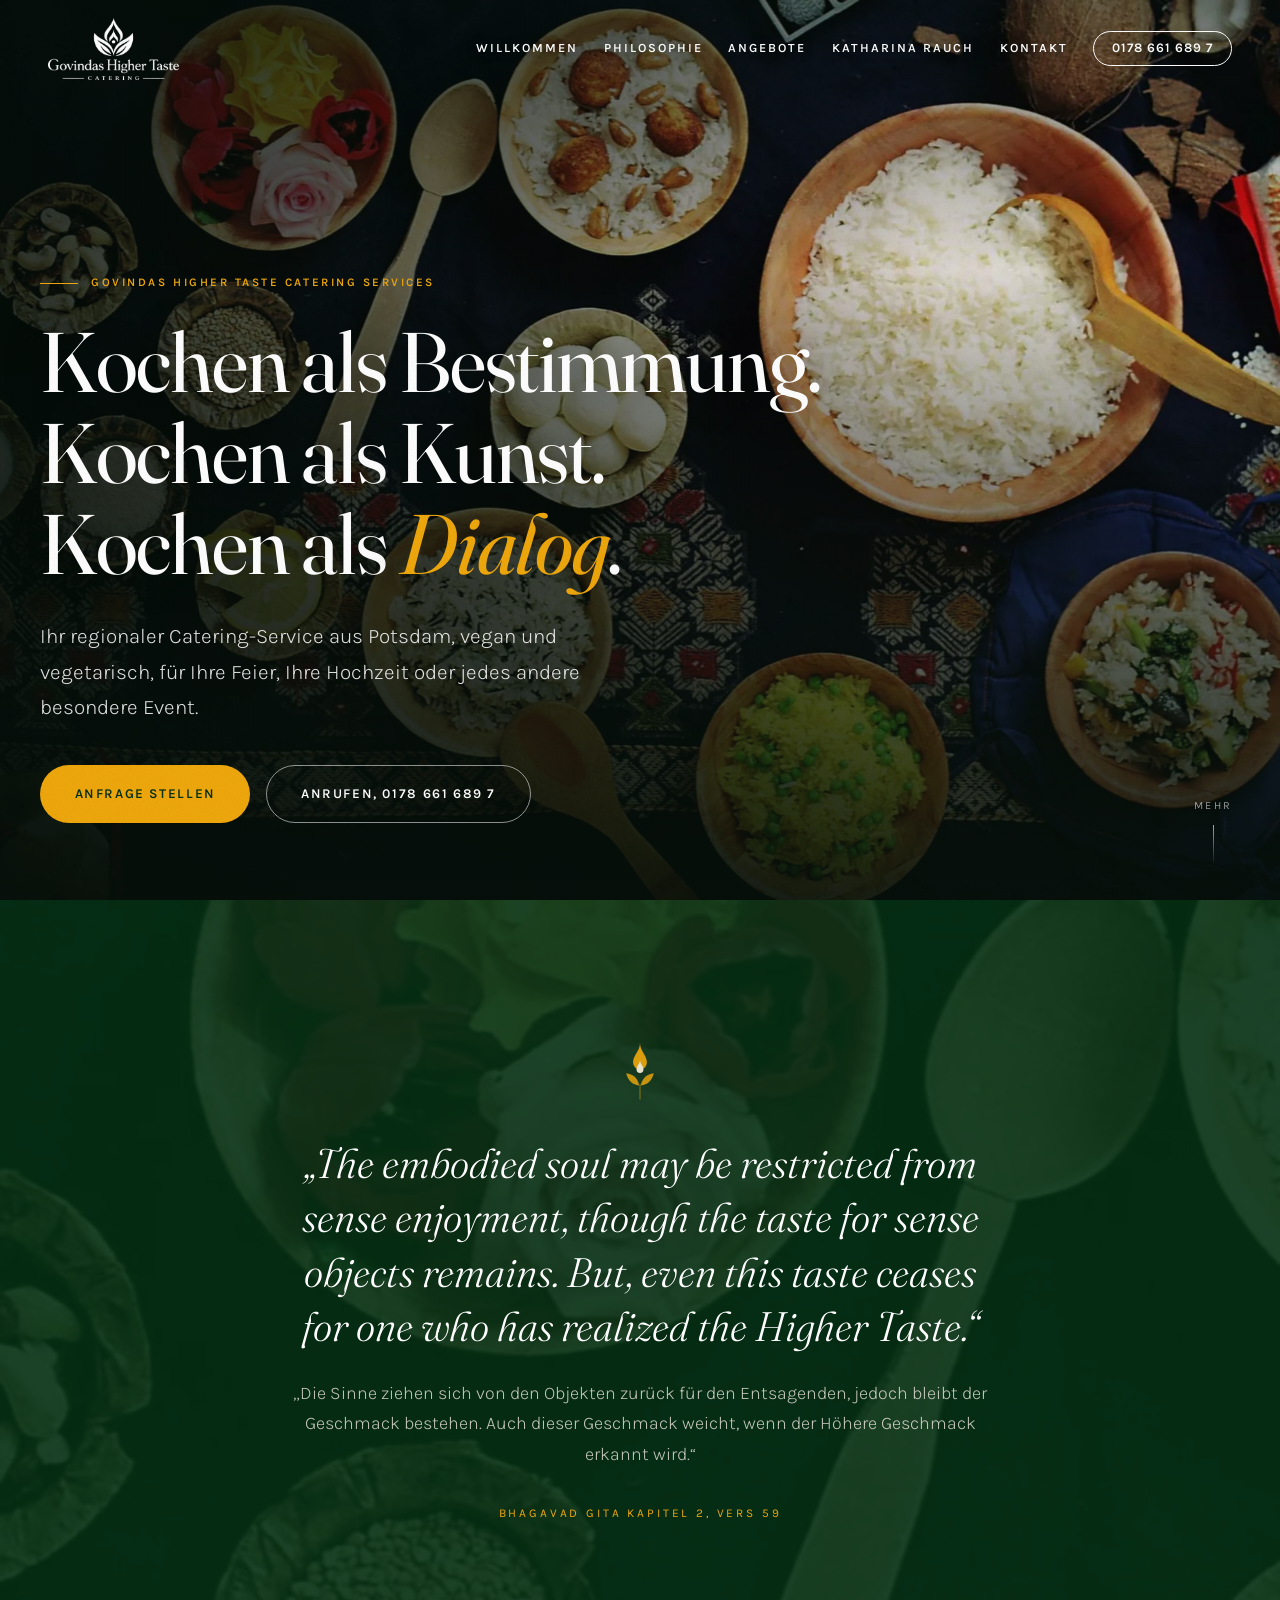
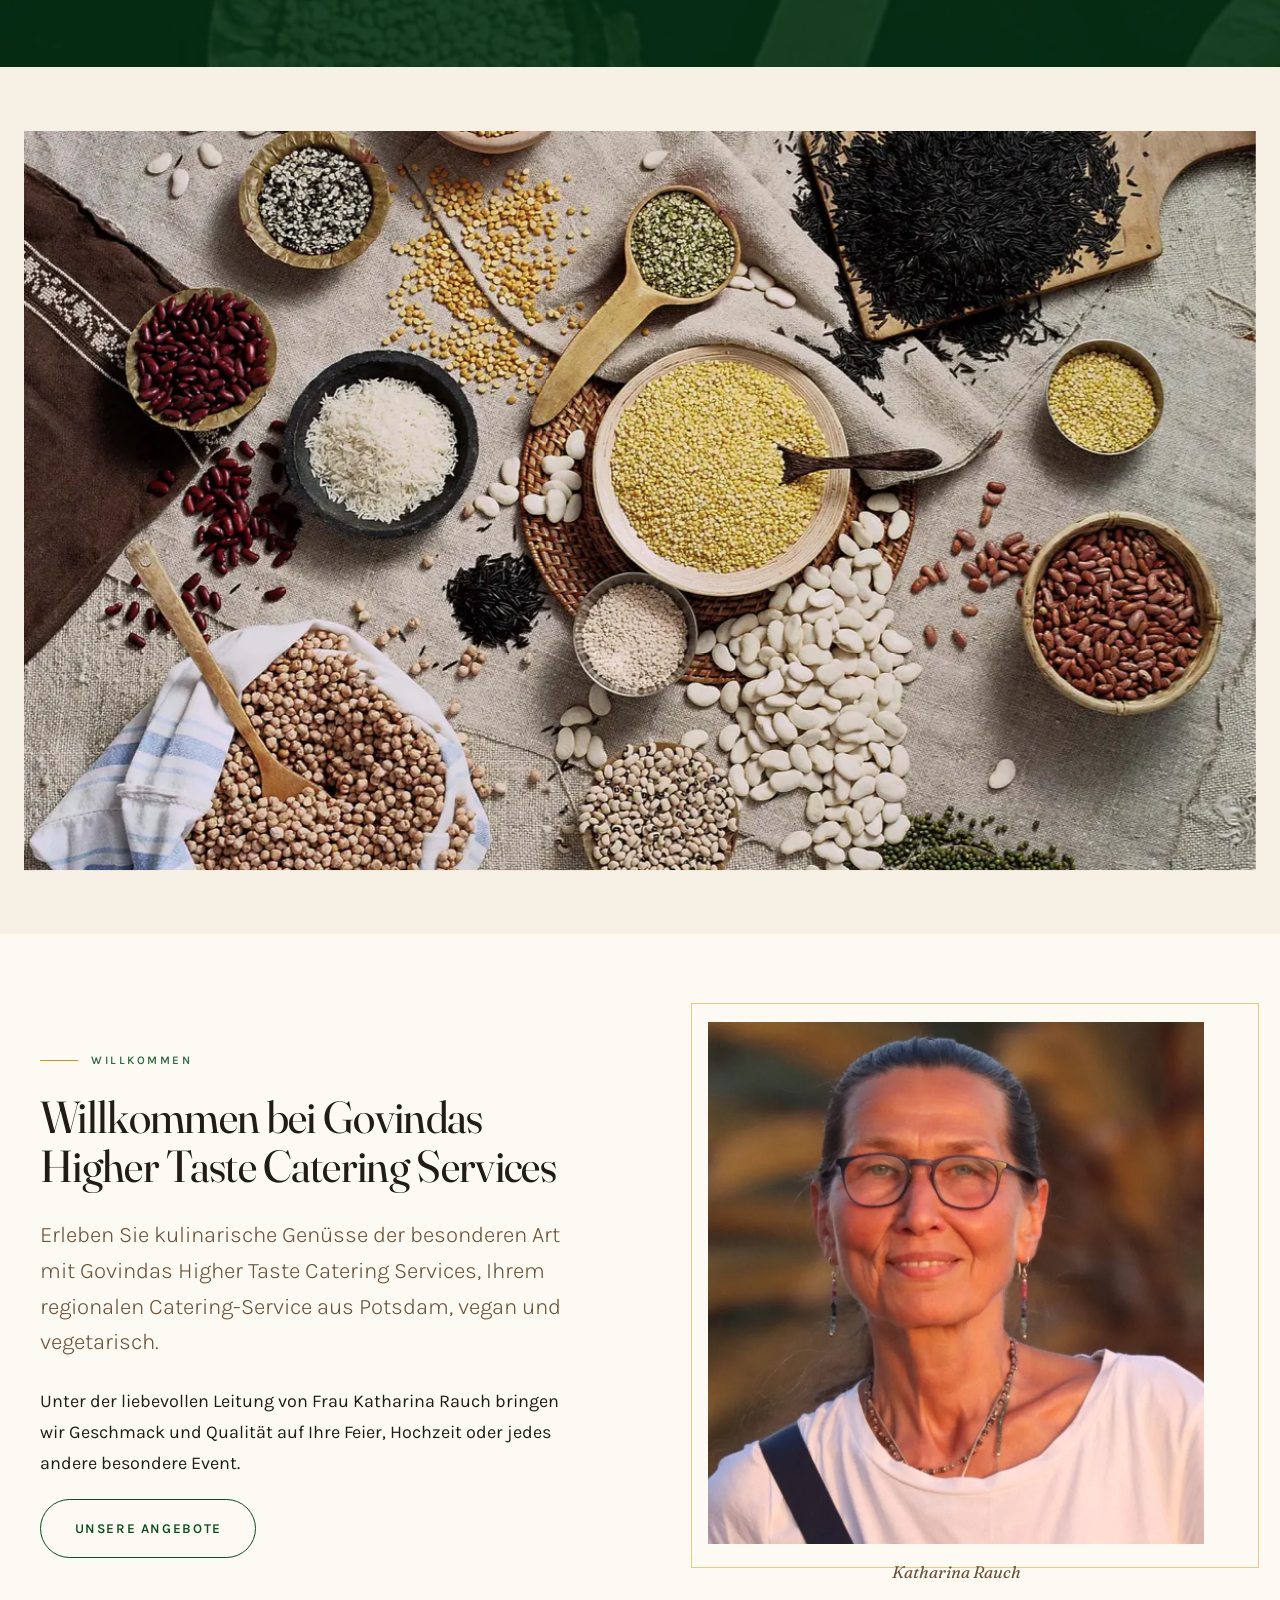
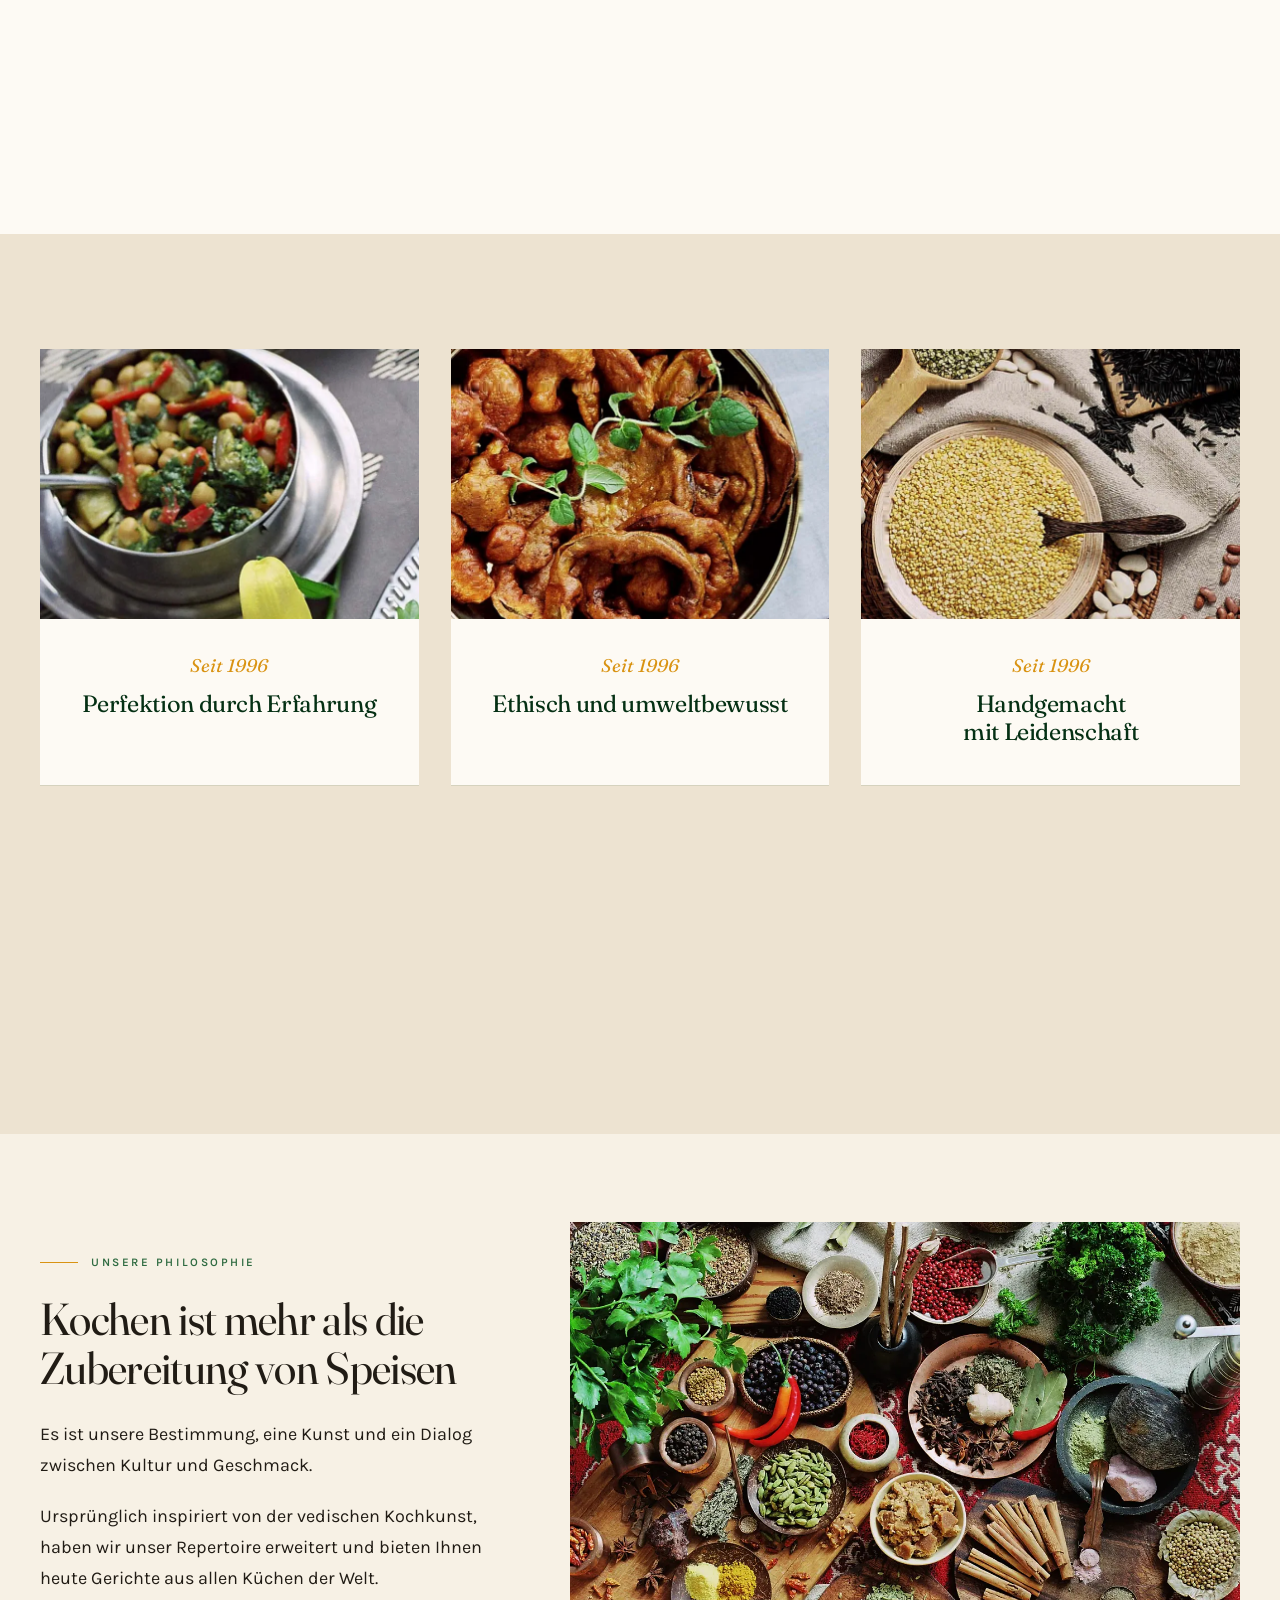
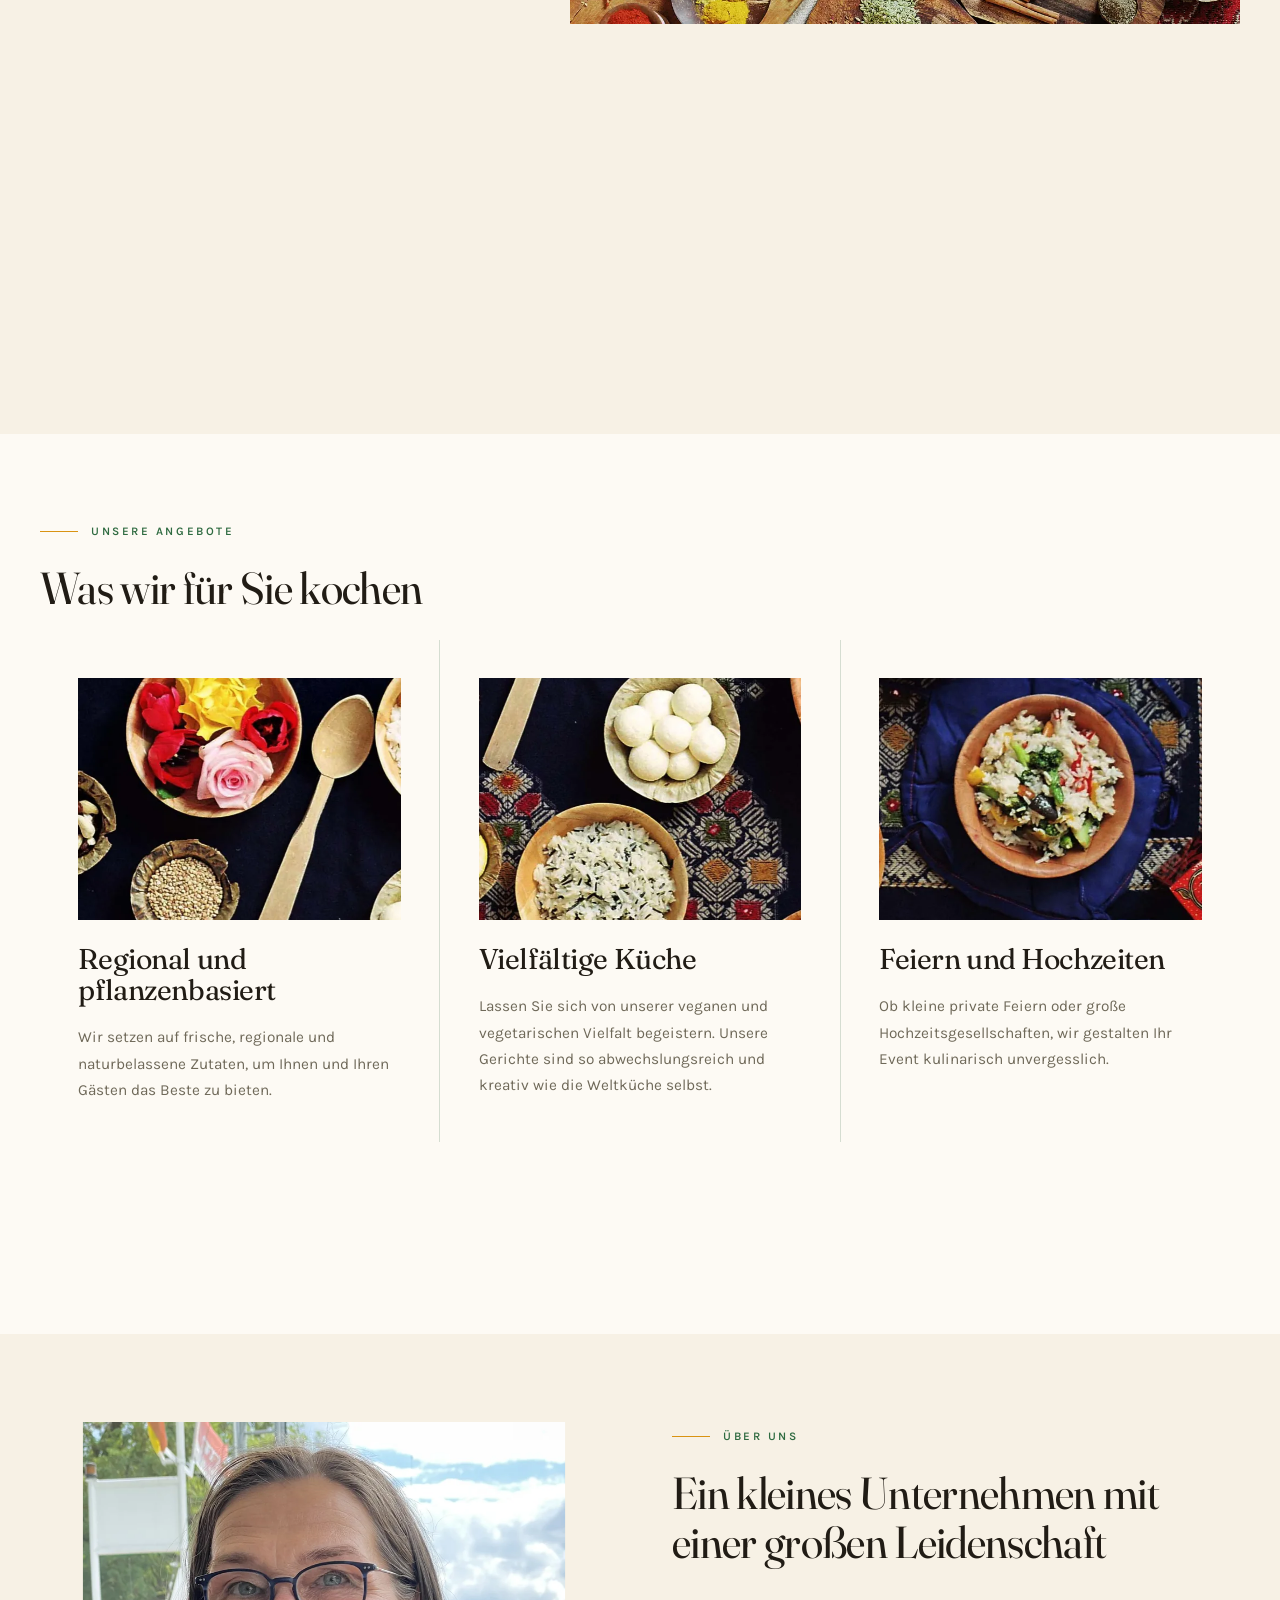
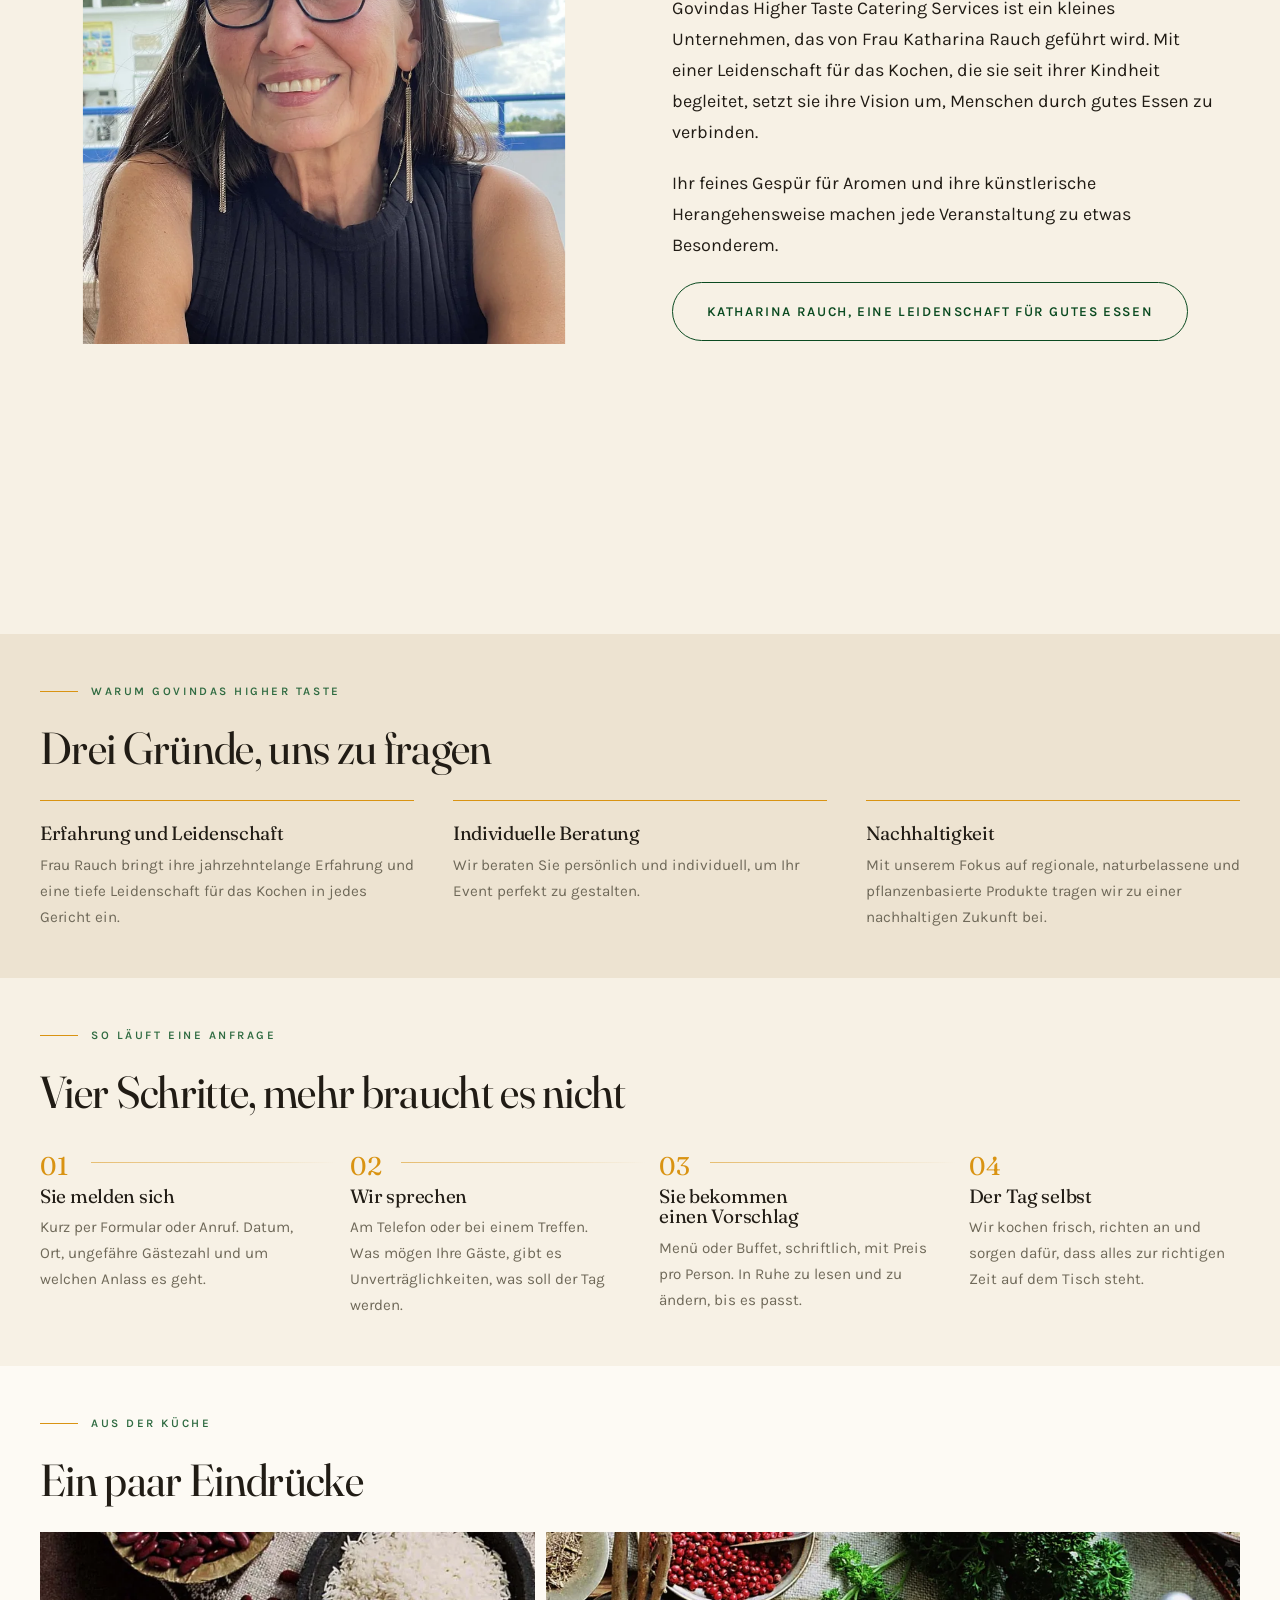
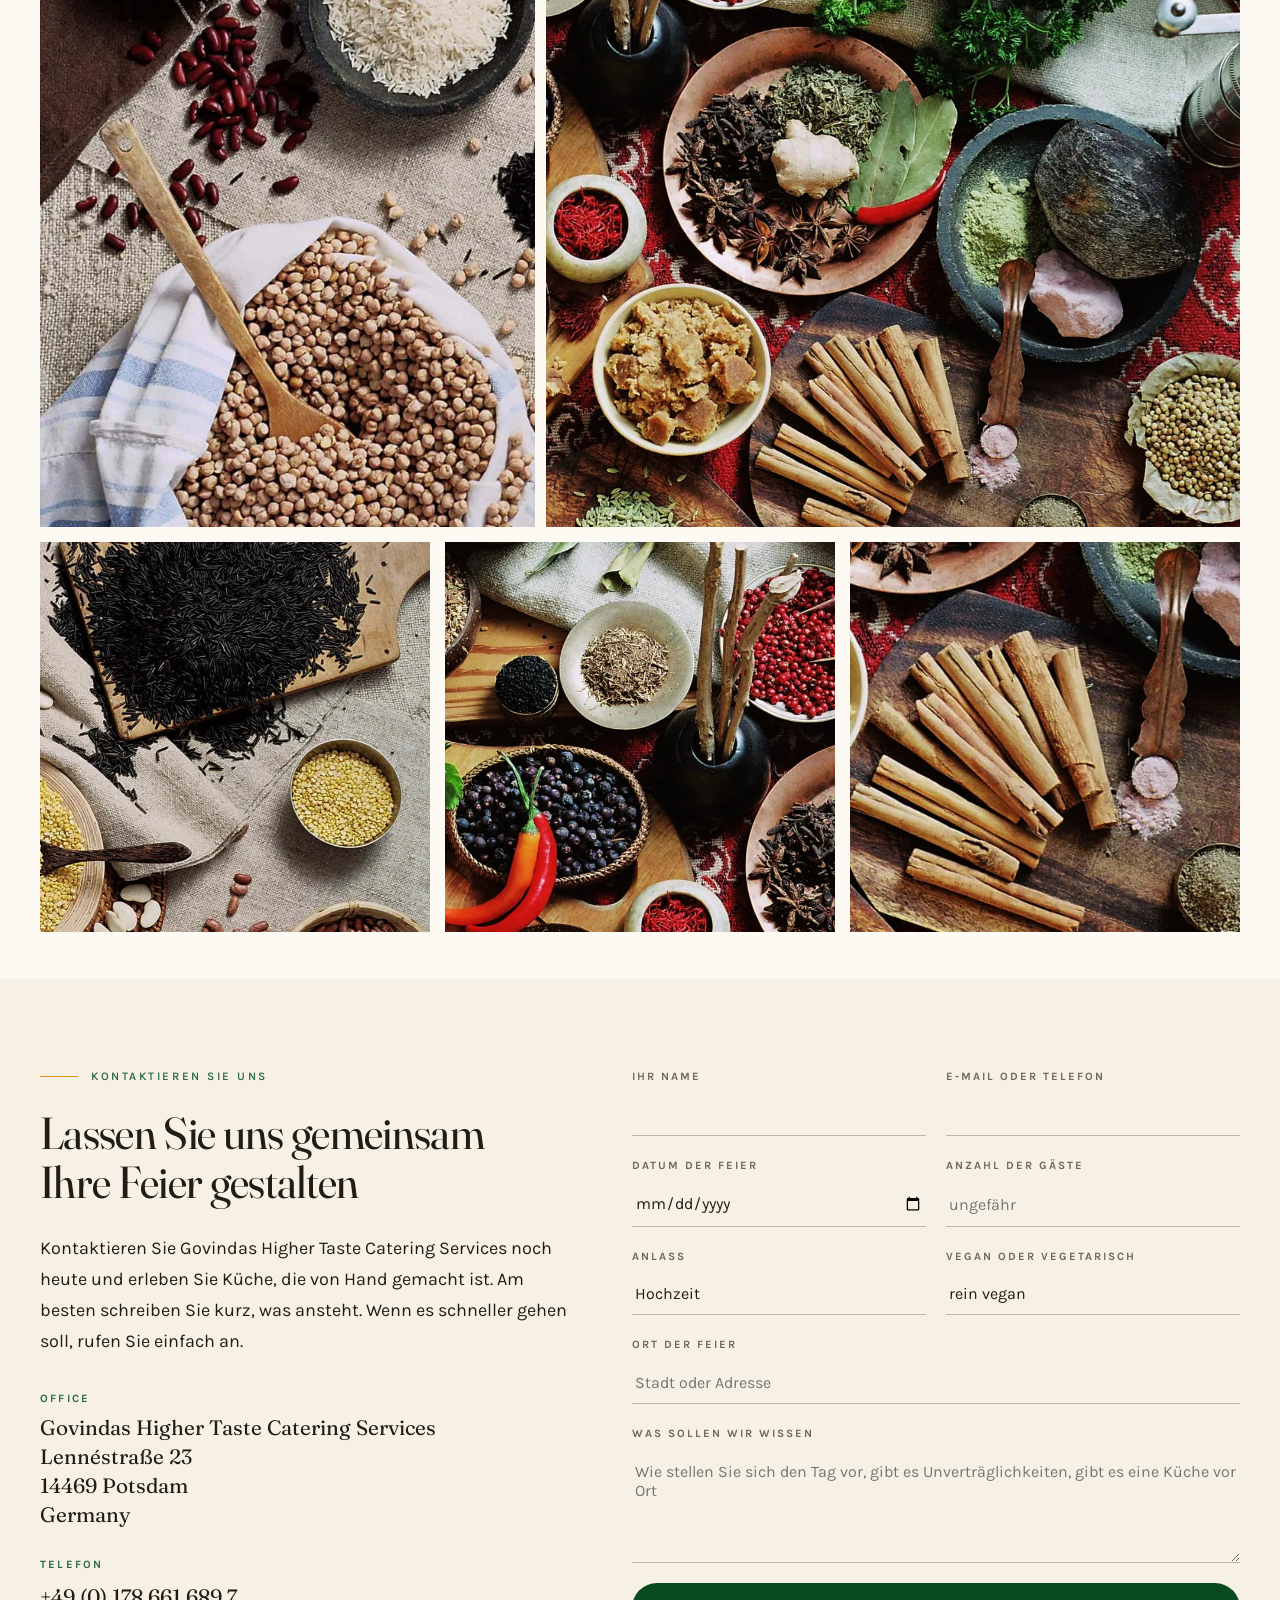
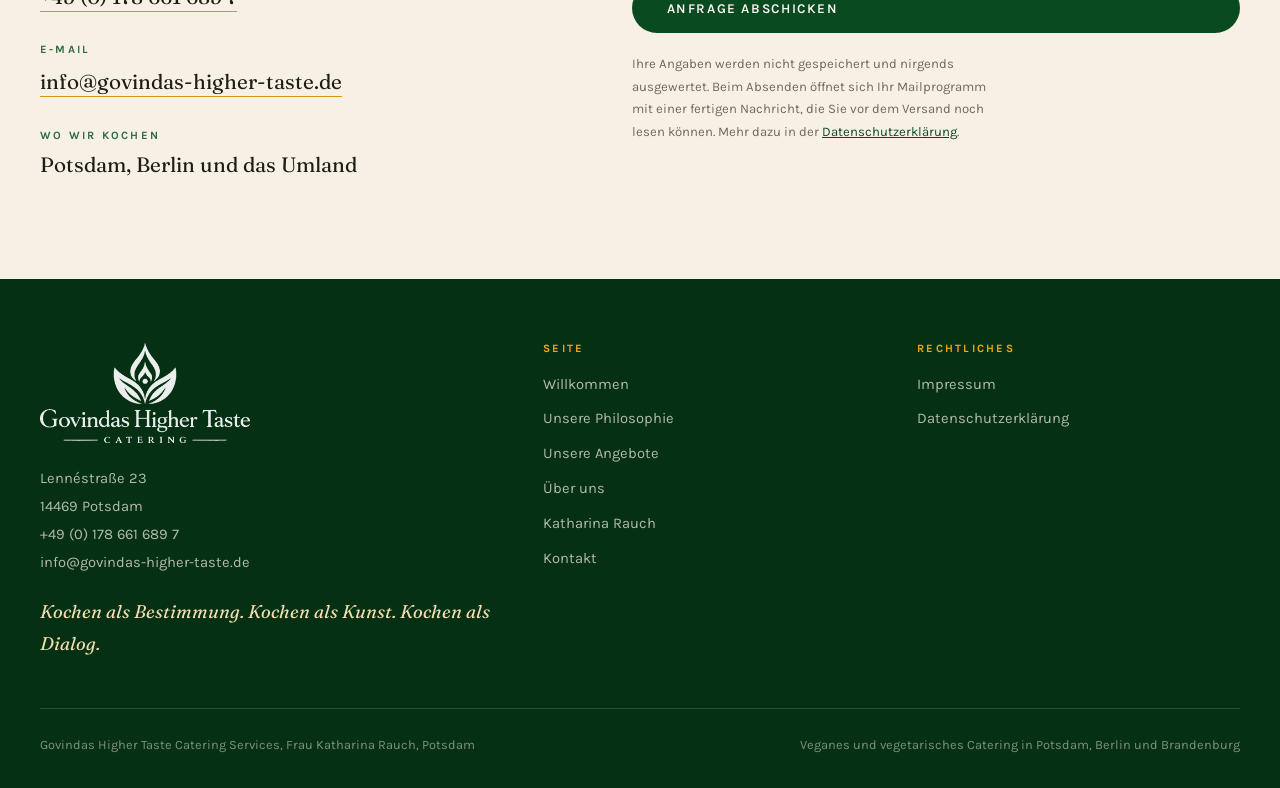
==== commit be4919c6: "Entwurf aktualisiert, 11.08.2026" ====
--- a/index.html
+++ b/index.html
@@ -8,13 +8,13 @@
 <title>Govindas Higher Taste, veganes und vegetarisches Catering in Potsdam</title>
 <meta name="description" content="Regionaler Catering-Service aus Potsdam, vegan und vegetarisch unter der Leitung von Katharina Rauch. Für Feiern, Hochzeiten und jedes andere besondere Event.">
 <meta name="theme-color" content="#053014">
-<link rel="icon" href="assets/img/zeichen.png?v=202608110313">
-<link rel="preload" href="assets/fonts/fraunces-latin.woff2?v=202608110313" as="font" type="font/woff2" crossorigin>
-<link rel="preload" href="assets/fonts/karla-latin.woff2?v=202608110313" as="font" type="font/woff2" crossorigin>
-<link rel="stylesheet" href="assets/css/site.css?v=202608110313">
+<link rel="icon" href="assets/img/zeichen.png?v=202608110331">
+<link rel="preload" href="assets/fonts/fraunces-latin.woff2?v=202608110331" as="font" type="font/woff2" crossorigin>
+<link rel="preload" href="assets/fonts/karla-latin.woff2?v=202608110331" as="font" type="font/woff2" crossorigin>
+<link rel="stylesheet" href="assets/css/site.css?v=202608110331">
 <meta property="og:title" content="Govindas Higher Taste, veganes Catering in Potsdam">
 <meta property="og:description" content="Regionaler Catering-Service aus Potsdam, vegan und vegetarisch. Für Feiern, Hochzeiten und Events.">
-<meta property="og:image" content="assets/img/hero.webp?v=202608110313">
+<meta property="og:image" content="assets/img/hero.webp?v=202608110331">
 <meta property="og:type" content="website">
 <script type="application/ld+json">
 {
@@ -42,7 +42,7 @@
 
 <header class="kopf" id="kopf">
   <a class="kopf-logo" href="index.html" aria-label="Govindas Higher Taste, zur Startseite">
-    <img src="assets/img/logo.png?v=202608110313" alt="Govindas Higher Taste Catering" width="760" height="360">
+    <img src="assets/img/logo.png?v=202608110331" alt="Govindas Higher Taste Catering" width="760" height="360">
   </a>
   <button class="nav-schalter" id="navSchalter" aria-label="Menü öffnen" aria-expanded="false" aria-controls="hauptnav">
     <span></span><span></span><span></span>
@@ -61,7 +61,7 @@
 
 <!-- ================================================================ Titel -->
 <section class="hero">
-  <img class="hero-bild" src="assets/img/hero.webp?v=202608110313" alt="Gedeckte Tafel mit Reis, Gemüse, Blüten und Süßem in Holzschalen" width="1920" height="1151" fetchpriority="high">
+  <img class="hero-bild" src="assets/img/hero.webp?v=202608110331" alt="Gedeckte Tafel mit Reis, Gemüse, Blüten und Süßem in Holzschalen" width="1920" height="1151" fetchpriority="high">
   <div class="bahn hero-inhalt auftritt">
     <p class="marke">Govindas Higher Taste Catering Services</p>
     <h1>Kochen als Bestimmung. Kochen als Kunst. Kochen als <em>Dialog</em>.</h1>
@@ -80,7 +80,7 @@
 <!-- ================================================================ Zitat -->
 <section class="zitat" id="zitat">
   <div class="bahn-schmal zitat-inhalt zeigt-sich">
-    <img class="zitat-flamme" src="assets/img/flamme.svg?v=202608110313" alt="" width="46" height="60" aria-hidden="true">
+    <img class="zitat-flamme" src="assets/img/flamme.svg?v=202608110331" alt="" width="46" height="60" aria-hidden="true">
     <blockquote>
       <p lang="en">„The embodied soul may be restricted from sense enjoyment,
       though the taste for sense objects remains. But, even this taste ceases
@@ -97,7 +97,7 @@
 
 <!-- ============================================= Grosses Bild wie im Original -->
 <section class="breitbild zeigt-sich">
-  <img src="assets/img/zutaten.webp?v=202608110313" alt="Hülsenfrüchte, Reis und Getreide in Schalen auf einem Leinentuch" width="1200" height="720" loading="lazy">
+  <img src="assets/img/zutaten.webp?v=202608110331" alt="Hülsenfrüchte, Reis und Getreide in Schalen auf einem Leinentuch" width="1200" height="720" loading="lazy">
 </section>
 
 <!-- =========================================================== Willkommen -->
@@ -122,7 +122,7 @@
         </p>
       </div>
       <div class="duo-bild duo-bild--rahmen zeigt-sich">
-        <img src="assets/img/katharina-portraet.webp?v=202608110313" alt="Katharina Rauch im Abendlicht" width="820" height="863" loading="lazy">
+        <img src="assets/img/katharina-portraet.webp?v=202608110331" alt="Katharina Rauch im Abendlicht" width="820" height="863" loading="lazy">
         <p class="bildunterschrift">Katharina Rauch</p>
       </div>
     </div>
@@ -134,21 +134,21 @@
   <div class="bahn">
     <div class="karten zeigt-sich">
       <article class="karte">
-        <img src="assets/img/karte-erfahrung.webp?v=202608110313" alt="Kichererbsen mit Spinat und Paprika in einer Edelstahlschale" width="760" height="717" loading="lazy">
+        <img src="assets/img/karte-erfahrung.webp?v=202608110331" alt="Kichererbsen mit Spinat und Paprika in einer Edelstahlschale" width="760" height="717" loading="lazy">
         <div class="karte-text">
           <span class="karte-seit">Seit 1996</span>
           <h3>Perfektion durch Erfahrung</h3>
         </div>
       </article>
       <article class="karte">
-        <img src="assets/img/karte-ethisch.webp?v=202608110313" alt="Frisch ausgebackene Pakoras mit Kräutern" width="760" height="717" loading="lazy">
+        <img src="assets/img/karte-ethisch.webp?v=202608110331" alt="Frisch ausgebackene Pakoras mit Kräutern" width="760" height="717" loading="lazy">
         <div class="karte-text">
           <span class="karte-seit">Seit 1996</span>
           <h3>Ethisch und umweltbewusst</h3>
         </div>
       </article>
       <article class="karte">
-        <img src="assets/img/karte-handgemacht.webp?v=202608110313" alt="Hirse, Bohnen und Wildreis auf Leinen" width="760" height="717" loading="lazy">
+        <img src="assets/img/karte-handgemacht.webp?v=202608110331" alt="Hirse, Bohnen und Wildreis auf Leinen" width="760" height="717" loading="lazy">
         <div class="karte-text">
           <span class="karte-seit">Seit 1996</span>
           <h3>Handgemacht mit Leidenschaft</h3>
@@ -161,9 +161,9 @@
 <!-- ============================================================ Philosophie -->
 <section class="abschnitt voll" id="philosophie">
   <div class="bahn">
-    <div class="duo duo--gedreht duo--randbild">
+    <div class="duo duo--gedreht duo--grossbild">
       <div class="duo-bild zeigt-sich">
-        <img src="assets/img/gewuerze.webp?v=202608110313" alt="Gewürze, Kräuter und Zimtstangen auf einem Holztisch" width="1200" height="720" loading="lazy">
+        <img src="assets/img/gewuerze.webp?v=202608110331" alt="Gewürze, Kräuter und Zimtstangen auf einem Holztisch" width="1200" height="720" loading="lazy">
       </div>
       <div class="duo-text zeigt-sich">
         <p class="marke">Unsere Philosophie</p>
@@ -192,7 +192,7 @@
 
     <div class="angebote zeigt-sich">
       <article class="angebot">
-        <img class="angebot-bild" src="assets/img/detail-blueten.webp?v=202608110313" alt="Schale mit Rosenblüten und Gewürzen" width="600" height="600" loading="lazy">
+        <img class="angebot-bild" src="assets/img/detail-blueten.webp?v=202608110331" alt="Schale mit Rosenblüten und Gewürzen" width="600" height="600" loading="lazy">
         <h3>Regional und pflanzenbasiert</h3>
         <p>
           Wir setzen auf frische, regionale und naturbelassene Zutaten, um
@@ -200,7 +200,7 @@
         </p>
       </article>
       <article class="angebot">
-        <img class="angebot-bild" src="assets/img/detail-suess.webp?v=202608110313" alt="Kräuterreis und süße Bällchen in Schalen" width="620" height="620" loading="lazy">
+        <img class="angebot-bild" src="assets/img/detail-suess.webp?v=202608110331" alt="Kräuterreis und süße Bällchen in Schalen" width="620" height="620" loading="lazy">
         <h3>Vielfältige Küche</h3>
         <p>
           Lassen Sie sich von unserer veganen und vegetarischen Vielfalt
@@ -209,7 +209,7 @@
         </p>
       </article>
       <article class="angebot">
-        <img class="angebot-bild" src="assets/img/detail-gemuese.webp?v=202608110313" alt="Gemüsereis in einer Holzschale" width="600" height="539" loading="lazy">
+        <img class="angebot-bild" src="assets/img/detail-gemuese.webp?v=202608110331" alt="Gemüsereis in einer Holzschale" width="600" height="539" loading="lazy">
         <h3>Feiern und Hochzeiten</h3>
         <p>
           Ob kleine private Feiern oder große Hochzeitsgesellschaften, wir
@@ -225,7 +225,7 @@
   <div class="bahn">
     <div class="duo">
       <div class="duo-bild zeigt-sich">
-        <img src="assets/img/katharina-lachend.webp?v=202608110313" alt="Katharina Rauch" width="860" height="932" loading="lazy">
+        <img src="assets/img/katharina-lachend.webp?v=202608110331" alt="Katharina Rauch" width="860" height="932" loading="lazy">
       </div>
       <div class="duo-text zeigt-sich">
         <p class="marke">Über uns</p>
@@ -315,11 +315,11 @@
       <h2>Ein paar Eindrücke</h2>
     </div>
     <div class="galerie zeigt-sich">
-      <figure class="g-a"><img src="assets/img/g-kichererbsen.webp?v=202608110313" alt="Kichererbsen in einem Leinenbeutel mit Holzlöffel" width="700" height="780" loading="lazy"></figure>
-      <figure class="g-b"><img src="assets/img/g-gewuerze.webp?v=202608110313" alt="Gewürze, Sternanis, Zimt und Kräuter auf einem Holztisch" width="1100" height="852" loading="lazy"></figure>
-      <figure class="g-c"><img src="assets/img/g-wildreis.webp?v=202608110313" alt="Schwarzer Wildreis auf einem Holzbrett" width="660" height="660" loading="lazy"></figure>
-      <figure class="g-d"><img src="assets/img/g-beeren.webp?v=202608110313" alt="Pfefferbeeren, Chili und getrocknete Kräuter" width="660" height="660" loading="lazy"></figure>
-      <figure class="g-e"><img src="assets/img/g-zimt.webp?v=202608110313" alt="Zimtstangen auf dunklem Holz" width="660" height="500" loading="lazy"></figure>
+      <figure class="g-a"><img src="assets/img/g-kichererbsen.webp?v=202608110331" alt="Kichererbsen in einem Leinenbeutel mit Holzlöffel" width="700" height="780" loading="lazy"></figure>
+      <figure class="g-b"><img src="assets/img/g-gewuerze.webp?v=202608110331" alt="Gewürze, Sternanis, Zimt und Kräuter auf einem Holztisch" width="1100" height="852" loading="lazy"></figure>
+      <figure class="g-c"><img src="assets/img/g-wildreis.webp?v=202608110331" alt="Schwarzer Wildreis auf einem Holzbrett" width="660" height="660" loading="lazy"></figure>
+      <figure class="g-d"><img src="assets/img/g-beeren.webp?v=202608110331" alt="Pfefferbeeren, Chili und getrocknete Kräuter" width="660" height="660" loading="lazy"></figure>
+      <figure class="g-e"><img src="assets/img/g-zimt.webp?v=202608110331" alt="Zimtstangen auf dunklem Holz" width="660" height="500" loading="lazy"></figure>
     </div>
   </div>
 </section>
@@ -436,7 +436,7 @@
   <div class="bahn">
     <div class="fuss-raster">
       <div>
-        <img class="fuss-logo" src="assets/img/logo.png?v=202608110313" alt="Govindas Higher Taste Catering" width="760" height="360" loading="lazy">
+        <img class="fuss-logo" src="assets/img/logo.png?v=202608110331" alt="Govindas Higher Taste Catering" width="760" height="360" loading="lazy">
         <address>
           Lennéstraße 23<br>
           14469 Potsdam<br>
--- a/assets/css/site.css
+++ b/assets/css/site.css
@@ -426,13 +426,16 @@
 .duo-bild { position: relative; }
 .duo-bild img { width: 100%; }
 
-/* Bild laeuft bis zum Bildschirmrand, damit es Gewicht bekommt */
-.duo--randbild { align-items: center; }
-.duo--randbild .duo-bild { margin-right: calc(var(--seitenrand) * -1); }
-.duo--randbild .duo-bild img {
+/* Bild bekommt mehr Gewicht, bleibt aber innerhalb der Bahn. Am Rand kleben
+   sah nicht gut aus, deshalb wird stattdessen die Spalte breiter. */
+.duo--grossbild {
+  grid-template-columns: 0.82fr 1.18fr;
+  align-items: center;
+}
+.duo--grossbild .duo-bild img {
   width: 100%;
   max-width: none;
-  max-height: 76svh;
+  max-height: 72svh;
   object-fit: cover;
   margin-inline: 0;
 }
@@ -810,6 +813,20 @@
   .js .zeigt-sich { opacity: 1; transform: none; transition: none; }
 }
 
+
+/* ------------------------------------------- Niedrige Bildschirme, Laptops */
+@media (max-height: 900px) and (min-width: 901px) {
+  .abschnitt { padding-block: clamp(3rem, 5vh, 4.5rem); }
+  .voll { justify-content: flex-start; padding-top: clamp(5.5rem, 9vh, 7rem); }
+  .voll .duo-bild img { max-height: 58svh; }
+  .duo--grossbild .duo-bild img { max-height: 62svh; }
+  .angebot-bild { aspect-ratio: 4 / 3; margin-bottom: 1rem; }
+  .karte img { aspect-ratio: 7 / 5; }
+  .angebote, .karten, .schritte, .galerie { margin-top: clamp(1.6rem, 3vh, 2.4rem); }
+  h2 { font-size: clamp(1.8rem, 1.2rem + 2vw, 2.8rem); }
+  .seitenkopf--duo { padding-block: clamp(6rem, 9vh, 7.5rem) clamp(2rem, 4vh, 3rem); }
+}
+
 /* ------------------------------------------------------------------ Handy */
 @media (max-width: 900px) {
   .karten { grid-template-columns: 1fr; max-width: 34rem; margin-inline: auto; }
@@ -817,10 +834,8 @@
   .breitbild { width: 100%; margin-block: clamp(2.5rem, 5vw, 4rem); }
   .duo { grid-template-columns: 1fr; }
   .duo--gedreht .duo-bild { order: 0; }
-  /* Am Handy fuellt das Bild ohnehin die volle Spalte, der Ausbruch ueber den
-     Rand entfaellt. Er wuerde je nach Bildlaufleiste ein paar Pixel zu breit. */
-  .duo--randbild .duo-bild { margin-inline: 0; }
-  .duo--randbild .duo-bild img { max-height: 52svh; }
+  .duo--grossbild { grid-template-columns: 1fr; }
+  .duo--grossbild .duo-bild img { max-height: 52svh; }
   .kontakt-raster { grid-template-columns: 1fr; }
   .fuss-raster { grid-template-columns: 1fr 1fr; }
   .schritt::after { display: none; }
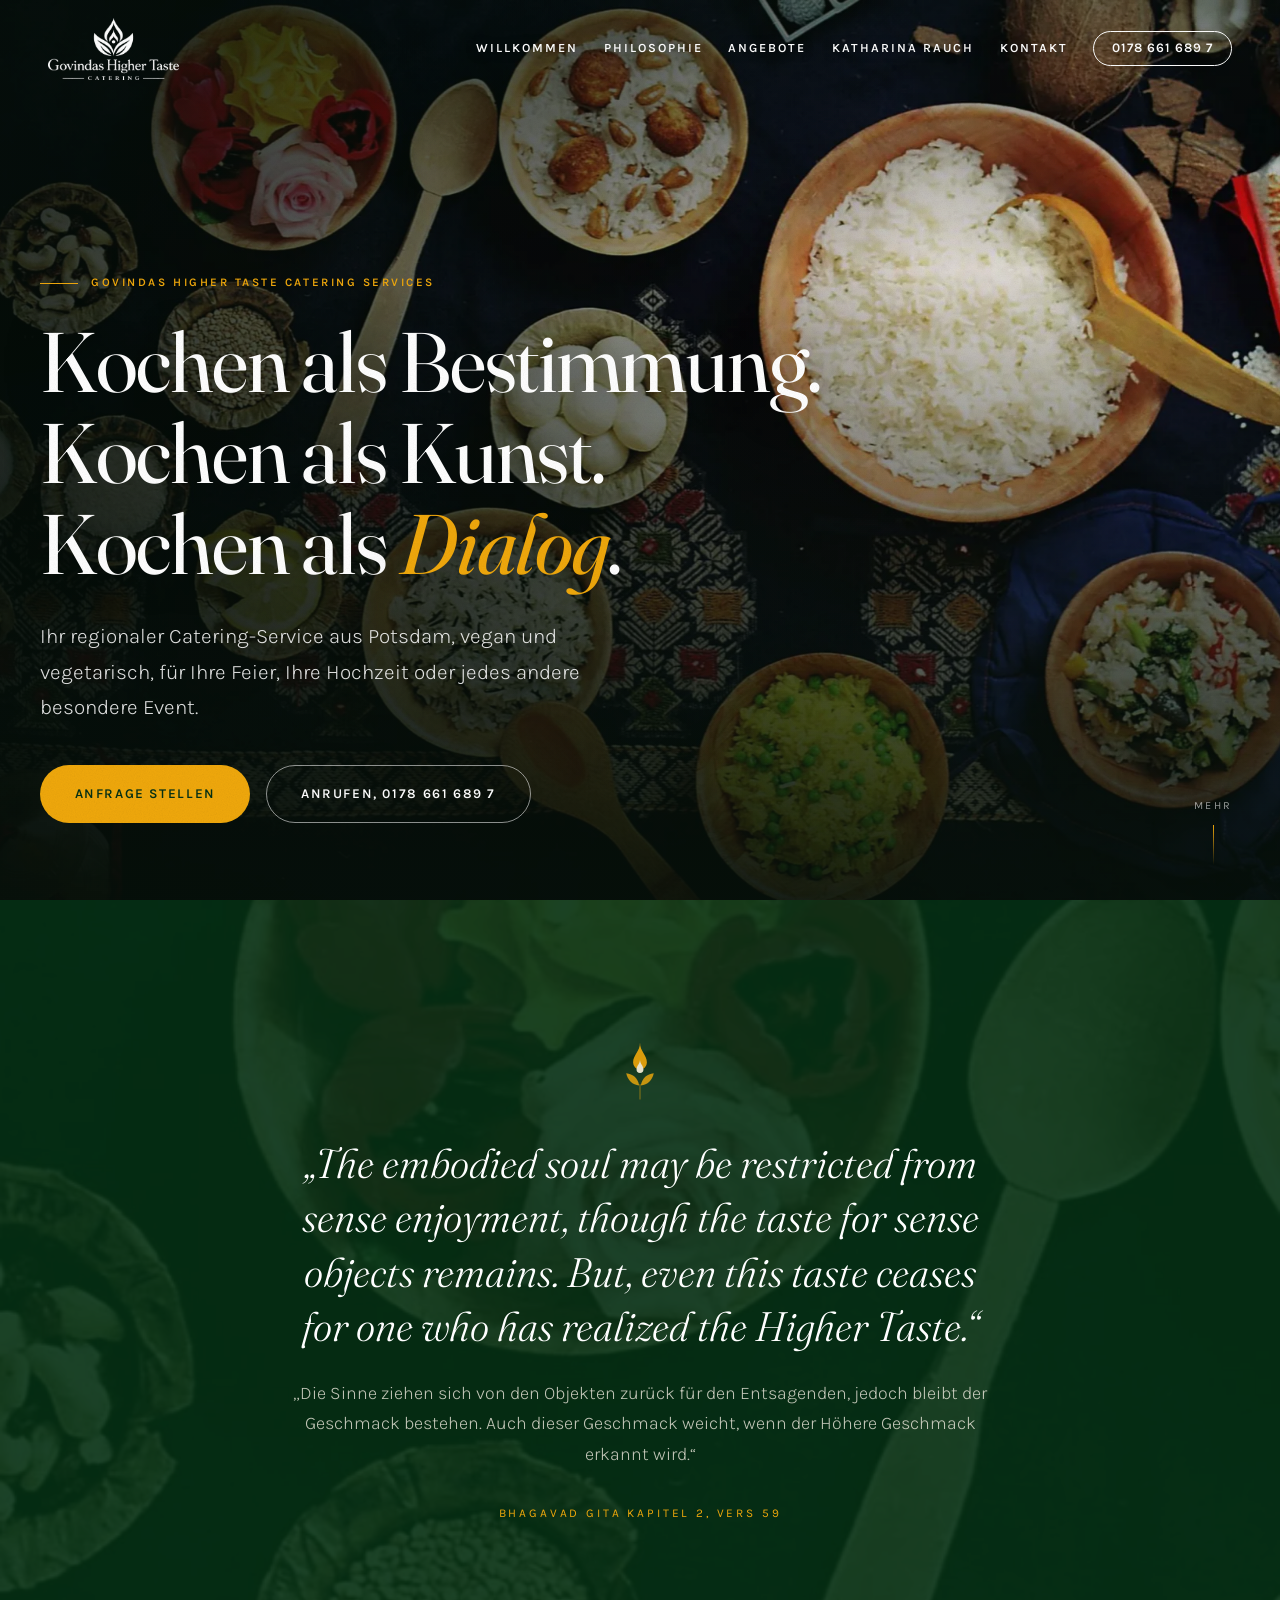
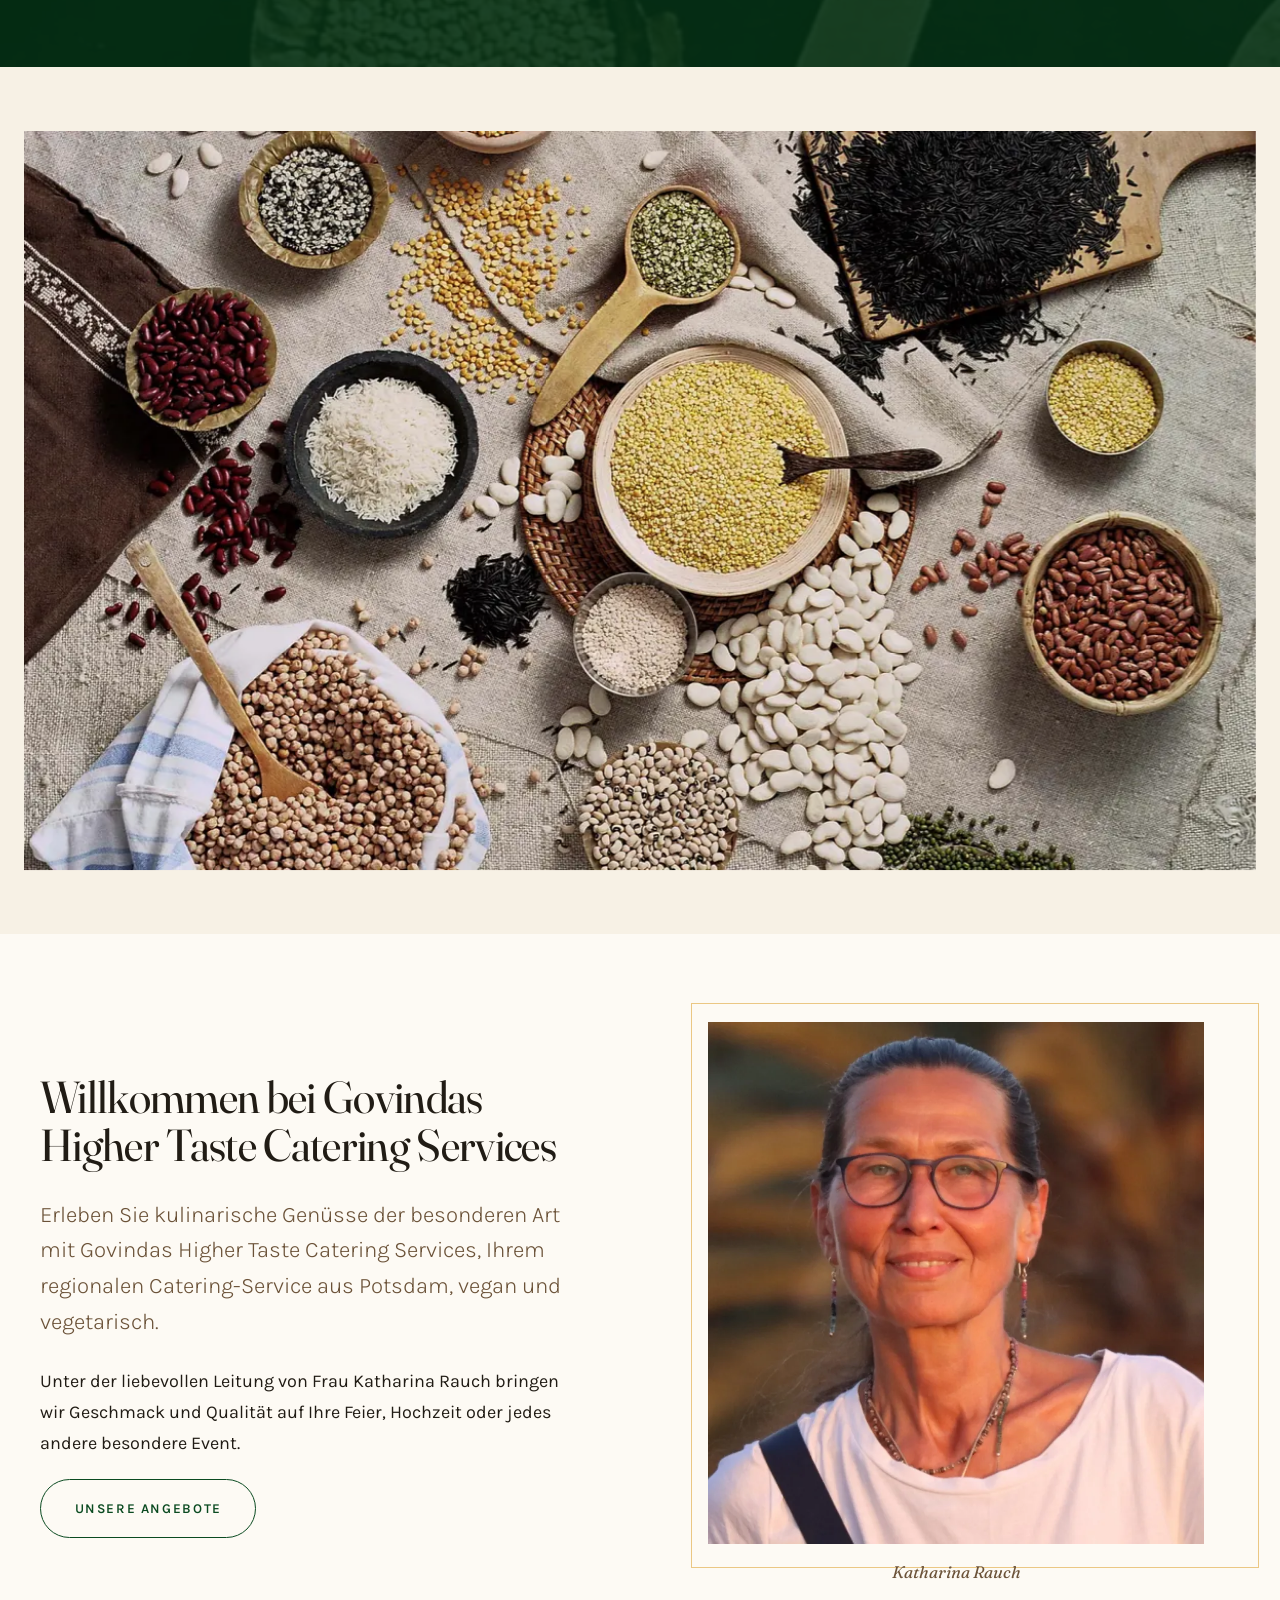
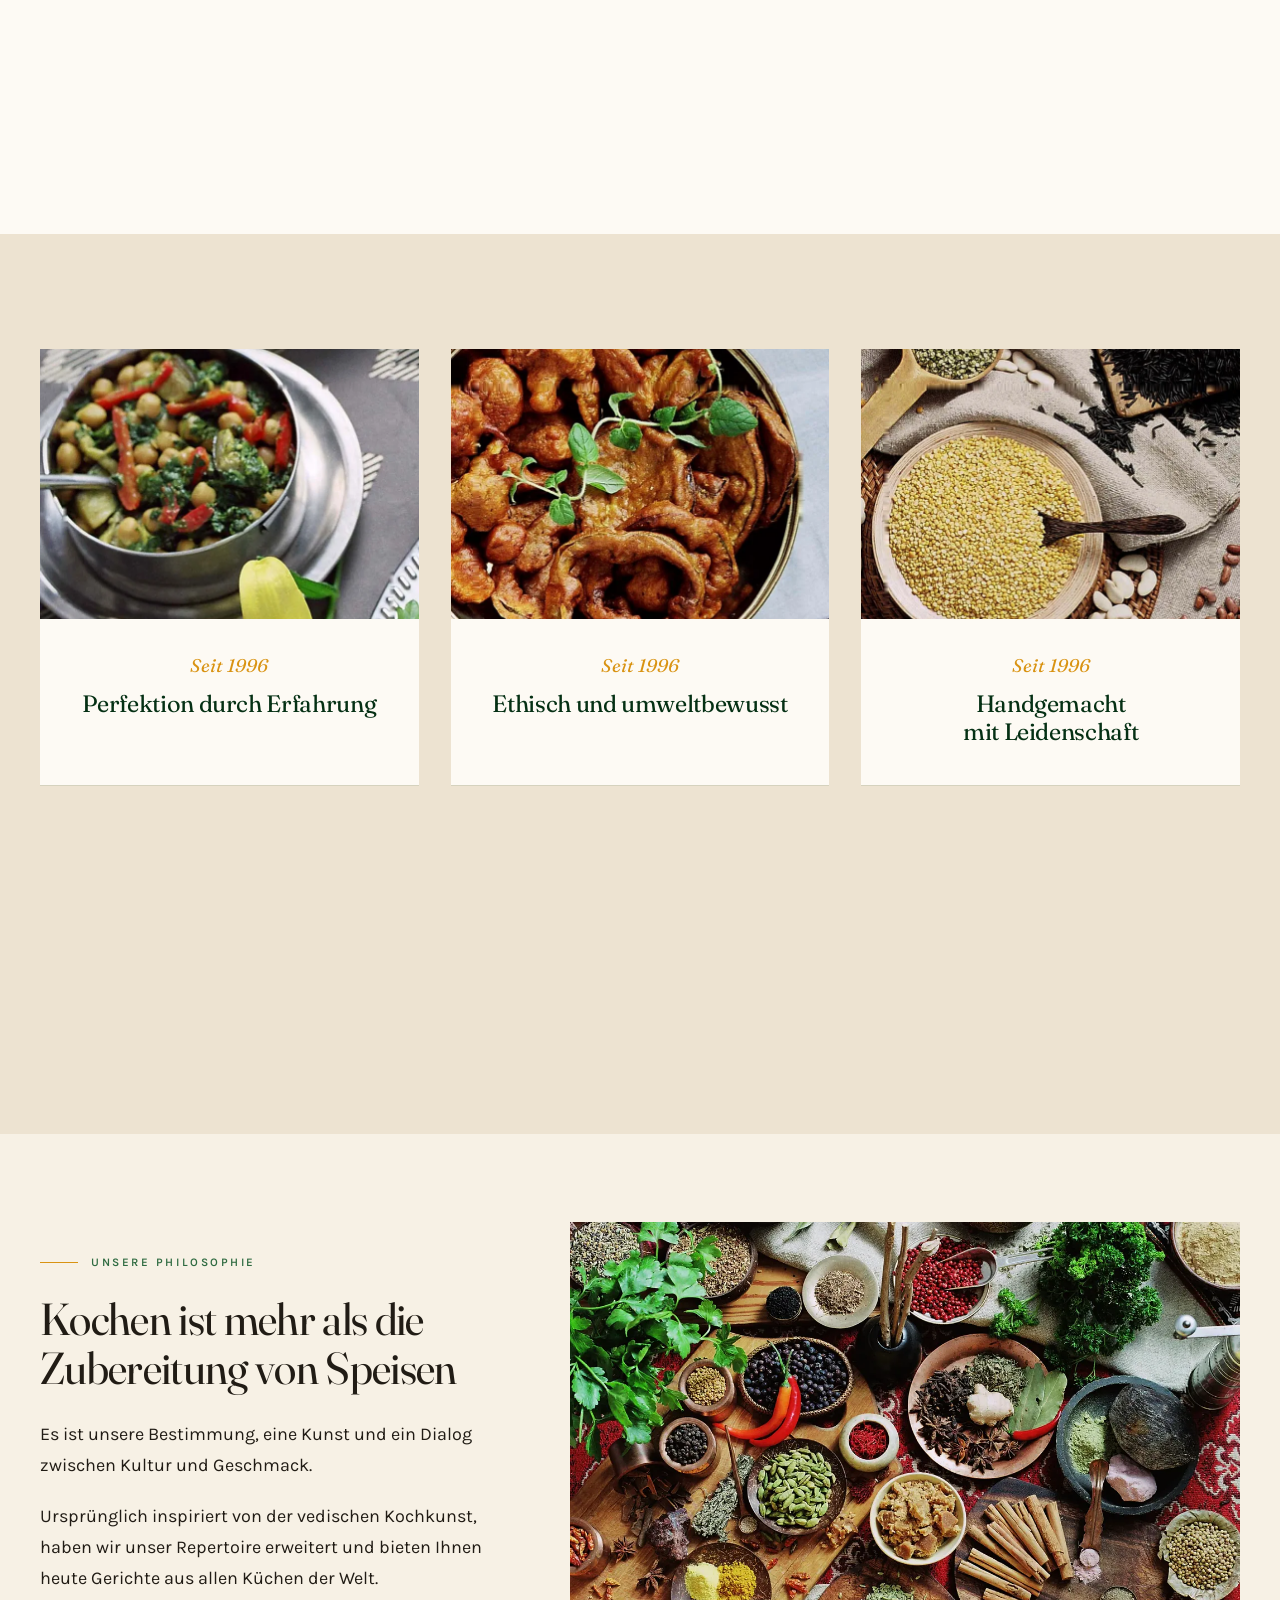
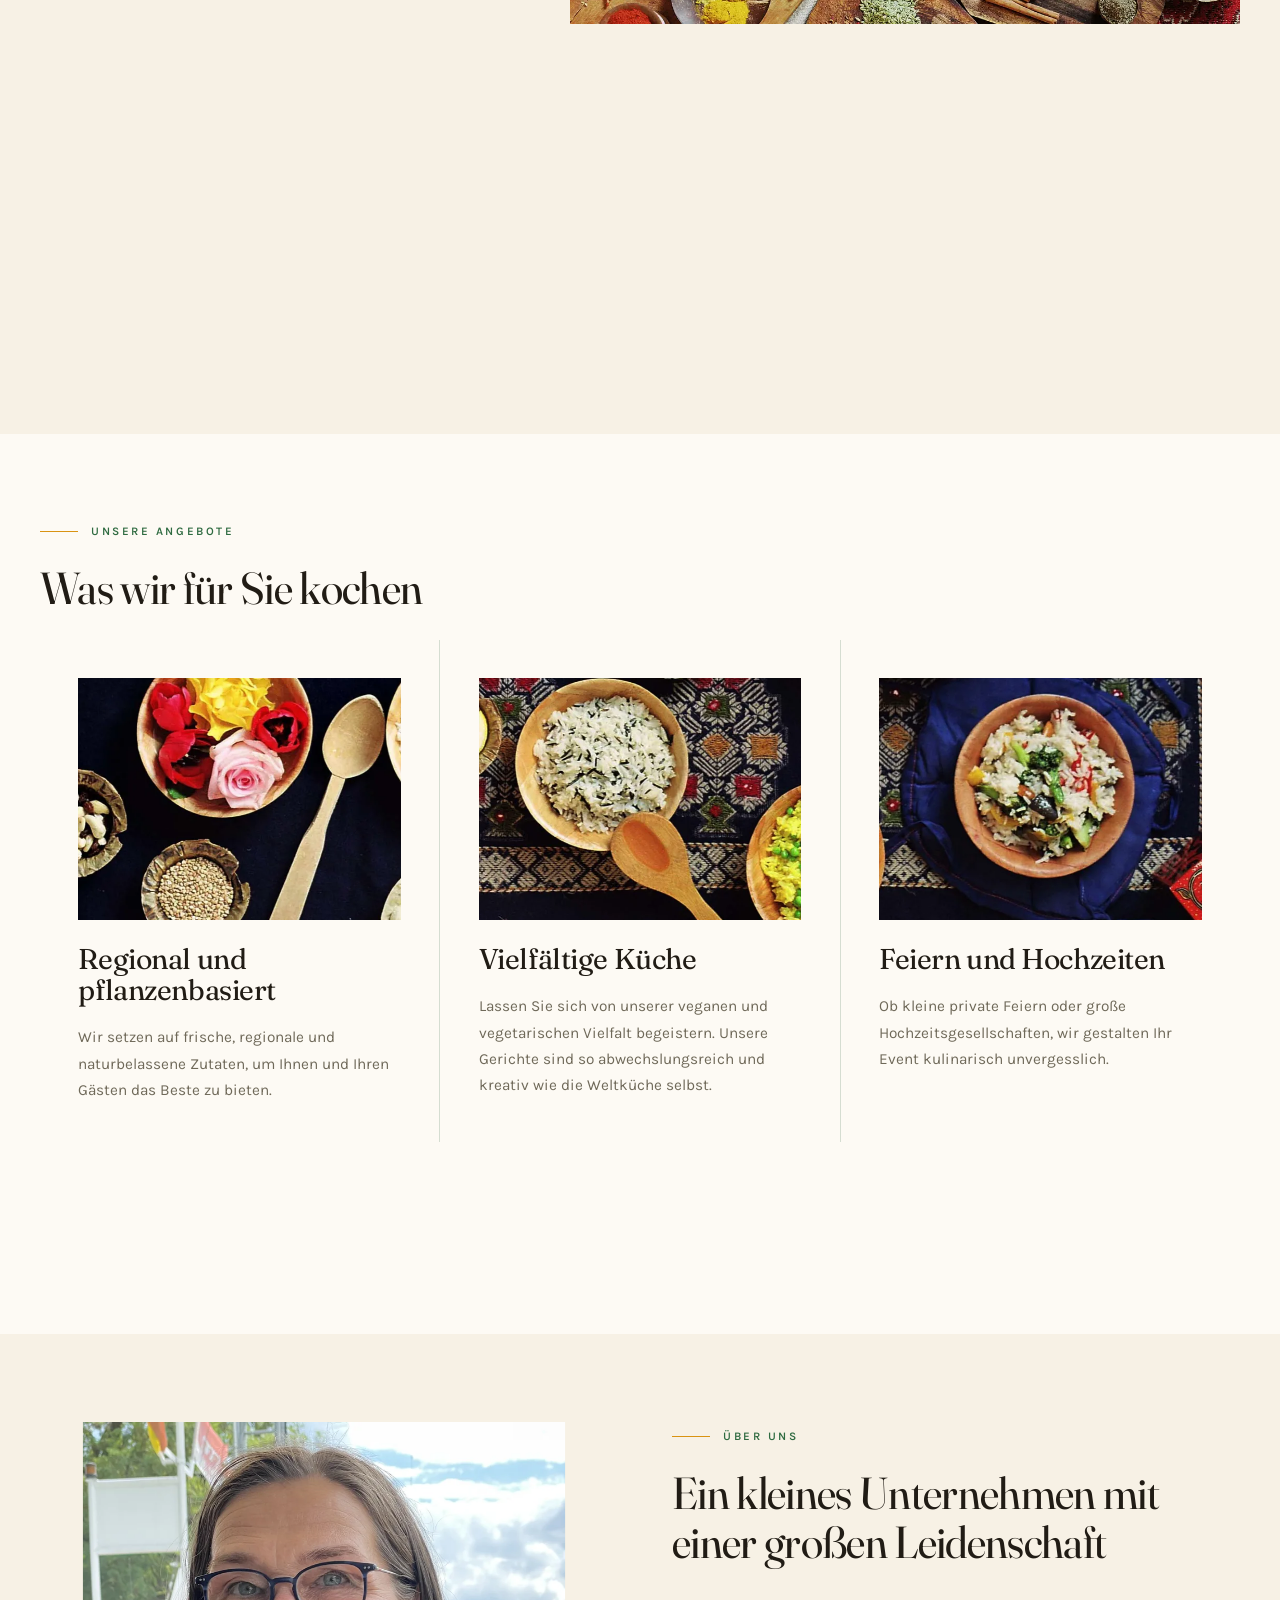
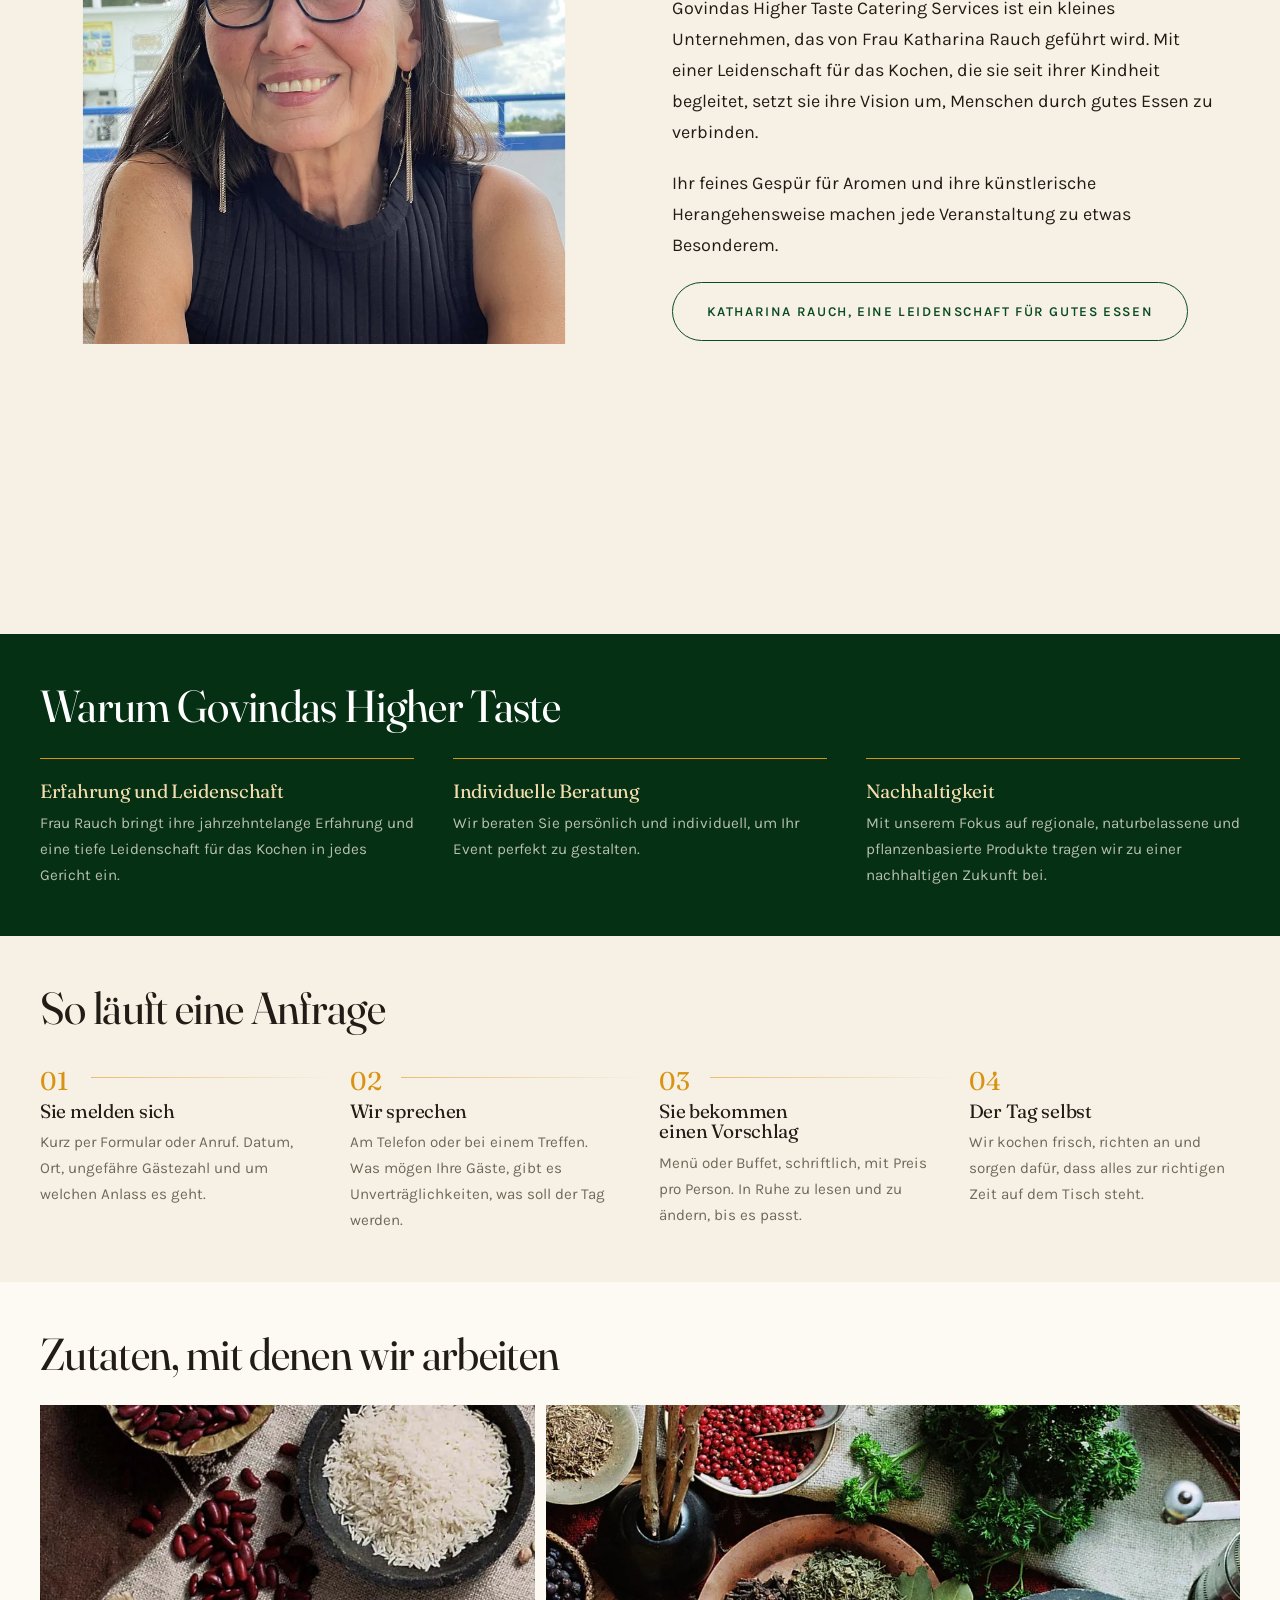
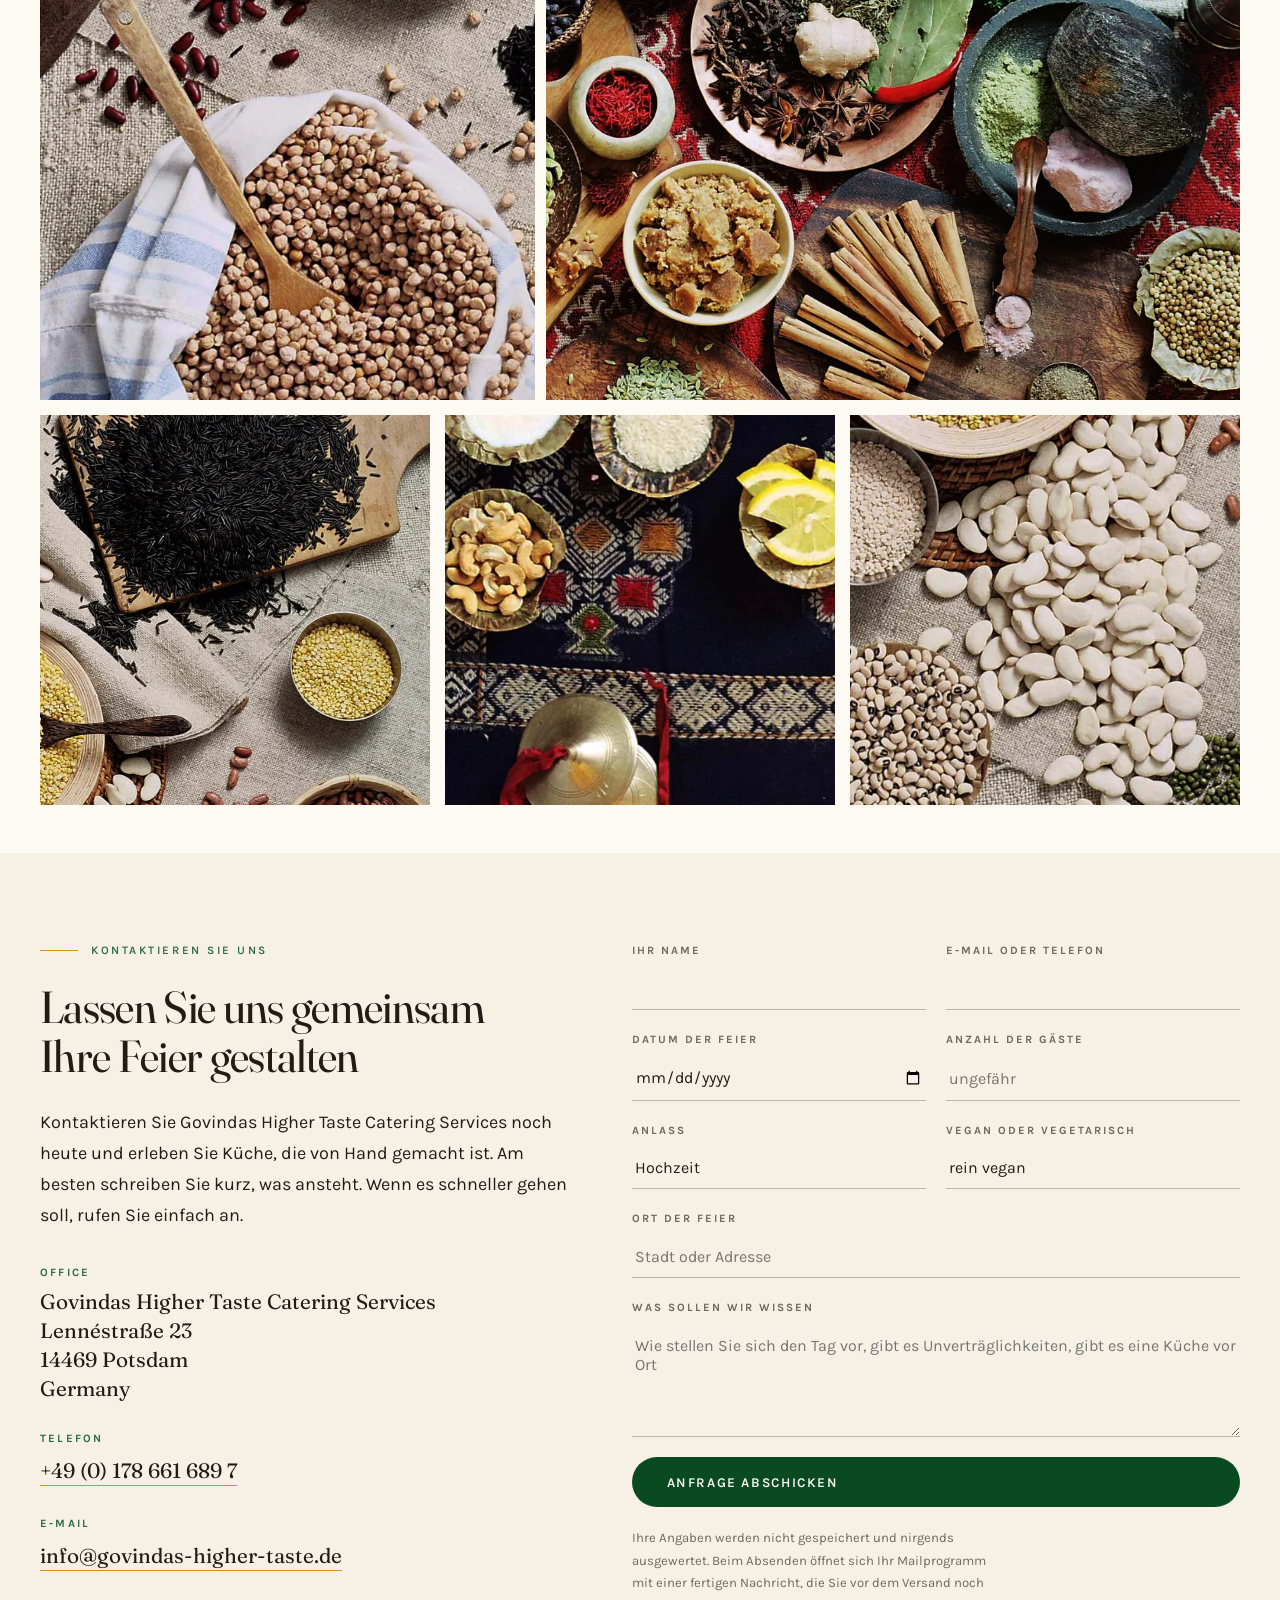
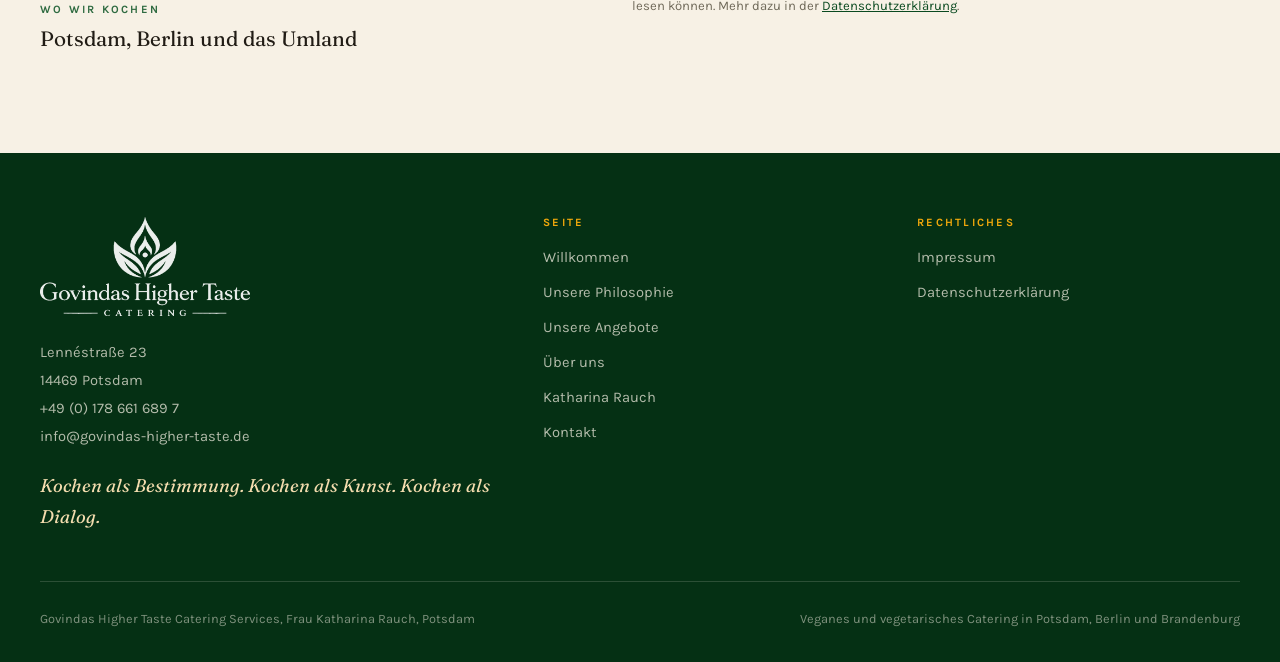
==== commit c92160e3: "Entwurf aktualisiert, 11.08.2026" ====
--- a/index.html
+++ b/index.html
@@ -8,13 +8,13 @@
 <title>Govindas Higher Taste, veganes und vegetarisches Catering in Potsdam</title>
 <meta name="description" content="Regionaler Catering-Service aus Potsdam, vegan und vegetarisch unter der Leitung von Katharina Rauch. Für Feiern, Hochzeiten und jedes andere besondere Event.">
 <meta name="theme-color" content="#053014">
-<link rel="icon" href="assets/img/zeichen.png?v=202608110331">
-<link rel="preload" href="assets/fonts/fraunces-latin.woff2?v=202608110331" as="font" type="font/woff2" crossorigin>
-<link rel="preload" href="assets/fonts/karla-latin.woff2?v=202608110331" as="font" type="font/woff2" crossorigin>
-<link rel="stylesheet" href="assets/css/site.css?v=202608110331">
+<link rel="icon" href="assets/img/zeichen.png?v=202608110350">
+<link rel="preload" href="assets/fonts/fraunces-latin.woff2?v=202608110350" as="font" type="font/woff2" crossorigin>
+<link rel="preload" href="assets/fonts/karla-latin.woff2?v=202608110350" as="font" type="font/woff2" crossorigin>
+<link rel="stylesheet" href="assets/css/site.css?v=202608110350">
 <meta property="og:title" content="Govindas Higher Taste, veganes Catering in Potsdam">
 <meta property="og:description" content="Regionaler Catering-Service aus Potsdam, vegan und vegetarisch. Für Feiern, Hochzeiten und Events.">
-<meta property="og:image" content="assets/img/hero.webp?v=202608110331">
+<meta property="og:image" content="assets/img/hero.webp?v=202608110350">
 <meta property="og:type" content="website">
 <script type="application/ld+json">
 {
@@ -42,7 +42,7 @@
 
 <header class="kopf" id="kopf">
   <a class="kopf-logo" href="index.html" aria-label="Govindas Higher Taste, zur Startseite">
-    <img src="assets/img/logo.png?v=202608110331" alt="Govindas Higher Taste Catering" width="760" height="360">
+    <img src="assets/img/logo.png?v=202608110350" alt="Govindas Higher Taste Catering" width="760" height="360">
   </a>
   <button class="nav-schalter" id="navSchalter" aria-label="Menü öffnen" aria-expanded="false" aria-controls="hauptnav">
     <span></span><span></span><span></span>
@@ -61,7 +61,7 @@
 
 <!-- ================================================================ Titel -->
 <section class="hero">
-  <img class="hero-bild" src="assets/img/hero.webp?v=202608110331" alt="Gedeckte Tafel mit Reis, Gemüse, Blüten und Süßem in Holzschalen" width="1920" height="1151" fetchpriority="high">
+  <img class="hero-bild" src="assets/img/hero.webp?v=202608110350" alt="Gedeckte Tafel mit Reis, Gemüse, Blüten und Süßem in Holzschalen" width="1920" height="1151" fetchpriority="high">
   <div class="bahn hero-inhalt auftritt">
     <p class="marke">Govindas Higher Taste Catering Services</p>
     <h1>Kochen als Bestimmung. Kochen als Kunst. Kochen als <em>Dialog</em>.</h1>
@@ -80,7 +80,7 @@
 <!-- ================================================================ Zitat -->
 <section class="zitat" id="zitat">
   <div class="bahn-schmal zitat-inhalt zeigt-sich">
-    <img class="zitat-flamme" src="assets/img/flamme.svg?v=202608110331" alt="" width="46" height="60" aria-hidden="true">
+    <img class="zitat-flamme" src="assets/img/flamme.svg?v=202608110350" alt="" width="46" height="60" aria-hidden="true">
     <blockquote>
       <p lang="en">„The embodied soul may be restricted from sense enjoyment,
       though the taste for sense objects remains. But, even this taste ceases
@@ -97,7 +97,7 @@
 
 <!-- ============================================= Grosses Bild wie im Original -->
 <section class="breitbild zeigt-sich">
-  <img src="assets/img/zutaten.webp?v=202608110331" alt="Hülsenfrüchte, Reis und Getreide in Schalen auf einem Leinentuch" width="1200" height="720" loading="lazy">
+  <img src="assets/img/zutaten.webp?v=202608110350" alt="Hülsenfrüchte, Reis und Getreide in Schalen auf einem Leinentuch" width="1200" height="720" loading="lazy">
 </section>
 
 <!-- =========================================================== Willkommen -->
@@ -105,7 +105,6 @@
   <div class="bahn">
     <div class="duo">
       <div class="duo-text zeigt-sich">
-        <p class="marke">Willkommen</p>
         <h2>Willkommen bei Govindas Higher Taste Catering Services</h2>
         <p class="vorspann">
           Erleben Sie kulinarische Genüsse der besonderen Art mit Govindas
@@ -122,7 +121,7 @@
         </p>
       </div>
       <div class="duo-bild duo-bild--rahmen zeigt-sich">
-        <img src="assets/img/katharina-portraet.webp?v=202608110331" alt="Katharina Rauch im Abendlicht" width="820" height="863" loading="lazy">
+        <img src="assets/img/katharina-portraet.webp?v=202608110350" alt="Katharina Rauch im Abendlicht" width="820" height="863" loading="lazy">
         <p class="bildunterschrift">Katharina Rauch</p>
       </div>
     </div>
@@ -134,21 +133,21 @@
   <div class="bahn">
     <div class="karten zeigt-sich">
       <article class="karte">
-        <img src="assets/img/karte-erfahrung.webp?v=202608110331" alt="Kichererbsen mit Spinat und Paprika in einer Edelstahlschale" width="760" height="717" loading="lazy">
+        <img src="assets/img/karte-erfahrung.webp?v=202608110350" alt="Kichererbsen mit Spinat und Paprika in einer Edelstahlschale" width="760" height="717" loading="lazy">
         <div class="karte-text">
           <span class="karte-seit">Seit 1996</span>
           <h3>Perfektion durch Erfahrung</h3>
         </div>
       </article>
       <article class="karte">
-        <img src="assets/img/karte-ethisch.webp?v=202608110331" alt="Frisch ausgebackene Pakoras mit Kräutern" width="760" height="717" loading="lazy">
+        <img src="assets/img/karte-ethisch.webp?v=202608110350" alt="Frisch ausgebackene Pakoras mit Kräutern" width="760" height="717" loading="lazy">
         <div class="karte-text">
           <span class="karte-seit">Seit 1996</span>
           <h3>Ethisch und umweltbewusst</h3>
         </div>
       </article>
       <article class="karte">
-        <img src="assets/img/karte-handgemacht.webp?v=202608110331" alt="Hirse, Bohnen und Wildreis auf Leinen" width="760" height="717" loading="lazy">
+        <img src="assets/img/karte-handgemacht.webp?v=202608110350" alt="Hirse, Bohnen und Wildreis auf Leinen" width="760" height="717" loading="lazy">
         <div class="karte-text">
           <span class="karte-seit">Seit 1996</span>
           <h3>Handgemacht mit Leidenschaft</h3>
@@ -163,7 +162,7 @@
   <div class="bahn">
     <div class="duo duo--gedreht duo--grossbild">
       <div class="duo-bild zeigt-sich">
-        <img src="assets/img/gewuerze.webp?v=202608110331" alt="Gewürze, Kräuter und Zimtstangen auf einem Holztisch" width="1200" height="720" loading="lazy">
+        <img src="assets/img/gewuerze.webp?v=202608110350" alt="Gewürze, Kräuter und Zimtstangen auf einem Holztisch" width="1200" height="720" loading="lazy">
       </div>
       <div class="duo-text zeigt-sich">
         <p class="marke">Unsere Philosophie</p>
@@ -192,7 +191,7 @@
 
     <div class="angebote zeigt-sich">
       <article class="angebot">
-        <img class="angebot-bild" src="assets/img/detail-blueten.webp?v=202608110331" alt="Schale mit Rosenblüten und Gewürzen" width="600" height="600" loading="lazy">
+        <img class="angebot-bild" src="assets/img/detail-blueten.webp?v=202608110350" alt="Schale mit Rosenblüten und Gewürzen" width="620" height="620" loading="lazy">
         <h3>Regional und pflanzenbasiert</h3>
         <p>
           Wir setzen auf frische, regionale und naturbelassene Zutaten, um
@@ -200,7 +199,7 @@
         </p>
       </article>
       <article class="angebot">
-        <img class="angebot-bild" src="assets/img/detail-suess.webp?v=202608110331" alt="Kräuterreis und süße Bällchen in Schalen" width="620" height="620" loading="lazy">
+        <img class="angebot-bild" src="assets/img/detail-suess.webp?v=202608110350" alt="Kräuterreis in einer Holzschale" width="620" height="579" loading="lazy">
         <h3>Vielfältige Küche</h3>
         <p>
           Lassen Sie sich von unserer veganen und vegetarischen Vielfalt
@@ -209,7 +208,7 @@
         </p>
       </article>
       <article class="angebot">
-        <img class="angebot-bild" src="assets/img/detail-gemuese.webp?v=202608110331" alt="Gemüsereis in einer Holzschale" width="600" height="539" loading="lazy">
+        <img class="angebot-bild" src="assets/img/detail-gemuese.webp?v=202608110350" alt="Gemüsereis in einer Holzschale" width="620" height="557" loading="lazy">
         <h3>Feiern und Hochzeiten</h3>
         <p>
           Ob kleine private Feiern oder große Hochzeitsgesellschaften, wir
@@ -225,7 +224,7 @@
   <div class="bahn">
     <div class="duo">
       <div class="duo-bild zeigt-sich">
-        <img src="assets/img/katharina-lachend.webp?v=202608110331" alt="Katharina Rauch" width="860" height="932" loading="lazy">
+        <img src="assets/img/katharina-lachend.webp?v=202608110350" alt="Katharina Rauch" width="860" height="932" loading="lazy">
       </div>
       <div class="duo-text zeigt-sich">
         <p class="marke">Über uns</p>
@@ -249,11 +248,10 @@
 </section>
 
 <!-- ================================================================= Warum -->
-<section class="abschnitt flaeche-tief" id="warum">
+<section class="abschnitt flaeche-gruen" id="warum">
   <div class="bahn">
     <div class="zeigt-sich" style="max-width:44rem">
-      <p class="marke">Warum Govindas Higher Taste</p>
-      <h2>Drei Gründe, uns zu fragen</h2>
+      <h2>Warum Govindas Higher Taste</h2>
     </div>
     <div class="schritte zeigt-sich">
       <div class="schritt">
@@ -279,8 +277,7 @@
 <section class="abschnitt" id="ablauf">
   <div class="bahn">
     <div class="zeigt-sich" style="max-width:44rem">
-      <p class="marke">So läuft eine Anfrage</p>
-      <h2>Vier Schritte, mehr braucht es nicht</h2>
+      <h2>So läuft eine Anfrage</h2>
     </div>
     <div class="schritte schritte--nummern zeigt-sich">
       <div class="schritt">
@@ -311,15 +308,14 @@
 <section class="abschnitt flaeche-hell" id="galerie">
   <div class="bahn">
     <div class="zeigt-sich" style="max-width:44rem">
-      <p class="marke">Aus der Küche</p>
-      <h2>Ein paar Eindrücke</h2>
+      <h2>Zutaten, mit denen wir arbeiten</h2>
     </div>
     <div class="galerie zeigt-sich">
-      <figure class="g-a"><img src="assets/img/g-kichererbsen.webp?v=202608110331" alt="Kichererbsen in einem Leinenbeutel mit Holzlöffel" width="700" height="780" loading="lazy"></figure>
-      <figure class="g-b"><img src="assets/img/g-gewuerze.webp?v=202608110331" alt="Gewürze, Sternanis, Zimt und Kräuter auf einem Holztisch" width="1100" height="852" loading="lazy"></figure>
-      <figure class="g-c"><img src="assets/img/g-wildreis.webp?v=202608110331" alt="Schwarzer Wildreis auf einem Holzbrett" width="660" height="660" loading="lazy"></figure>
-      <figure class="g-d"><img src="assets/img/g-beeren.webp?v=202608110331" alt="Pfefferbeeren, Chili und getrocknete Kräuter" width="660" height="660" loading="lazy"></figure>
-      <figure class="g-e"><img src="assets/img/g-zimt.webp?v=202608110331" alt="Zimtstangen auf dunklem Holz" width="660" height="500" loading="lazy"></figure>
+      <figure class="g-a"><img src="assets/img/g-kichererbsen.webp?v=202608110350" alt="Kichererbsen in einem Leinenbeutel mit Holzlöffel" width="700" height="780" loading="lazy"></figure>
+      <figure class="g-b"><img src="assets/img/g-gewuerze.webp?v=202608110350" alt="Gewürze, Sternanis, Zimt und Kräuter auf einem Holztisch" width="1100" height="846" loading="lazy"></figure>
+      <figure class="g-c"><img src="assets/img/g-wildreis.webp?v=202608110350" alt="Schwarzer Wildreis auf einem Holzbrett" width="660" height="660" loading="lazy"></figure>
+      <figure class="g-d"><img src="assets/img/g-schalen.webp?v=202608110350" alt="Cashewkerne, Zitrone und Zimbeln auf einem gemusterten Tuch" width="620" height="665" loading="lazy"></figure>
+      <figure class="g-e"><img src="assets/img/g-bohnen.webp?v=202608110350" alt="Weiße Bohnen, Augenbohnen und Hirse auf Leinen" width="660" height="500" loading="lazy"></figure>
     </div>
   </div>
 </section>
@@ -436,7 +432,7 @@
   <div class="bahn">
     <div class="fuss-raster">
       <div>
-        <img class="fuss-logo" src="assets/img/logo.png?v=202608110331" alt="Govindas Higher Taste Catering" width="760" height="360" loading="lazy">
+        <img class="fuss-logo" src="assets/img/logo.png?v=202608110350" alt="Govindas Higher Taste Catering" width="760" height="360" loading="lazy">
         <address>
           Lennéstraße 23<br>
           14469 Potsdam<br>
--- a/assets/css/site.css
+++ b/assets/css/site.css
@@ -186,6 +186,15 @@
 .flaeche-tief  { background: var(--leinen-tief); }
 .flaeche-gruen { background: var(--gruen-tief); color: var(--leinen); }
 .flaeche-gruen p { color: #cfd8ca; }
+
+
+/* Der Vertrauens-Abschnitt steht auf dunklem Grund, damit die Seite zwischen
+   den vielen hellen Flaechen zwei ruhige Anker bekommt, das Zitat oben und
+   diesen hier weiter unten. */
+.flaeche-gruen h2 { color: #fff; }
+.flaeche-gruen .schritt { border-top-color: var(--safran-hell); }
+.flaeche-gruen .schritt h3 { color: var(--safran-blass); }
+.flaeche-gruen .schritt p { color: rgba(247, 241, 229, .74); }
 
 /* --------------------------------------------------------------- Kopfzeile */
 .kopf {
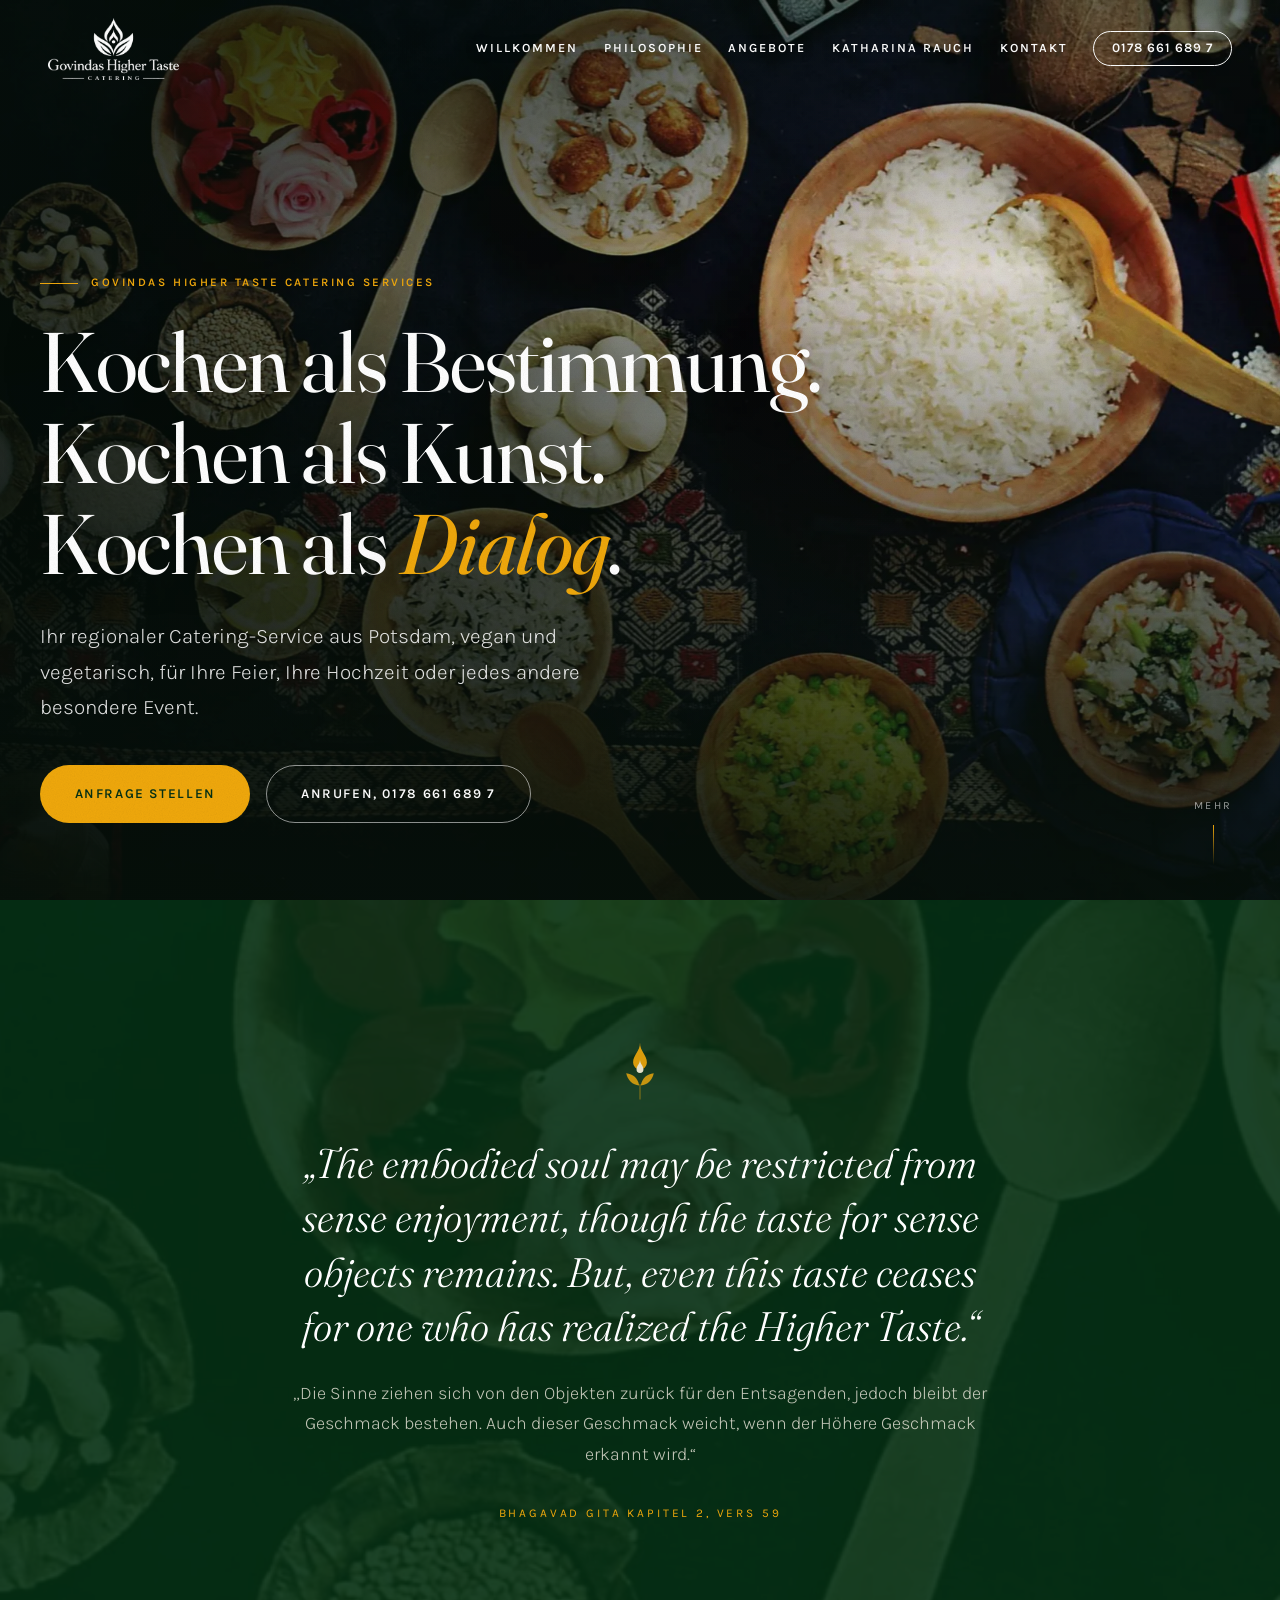
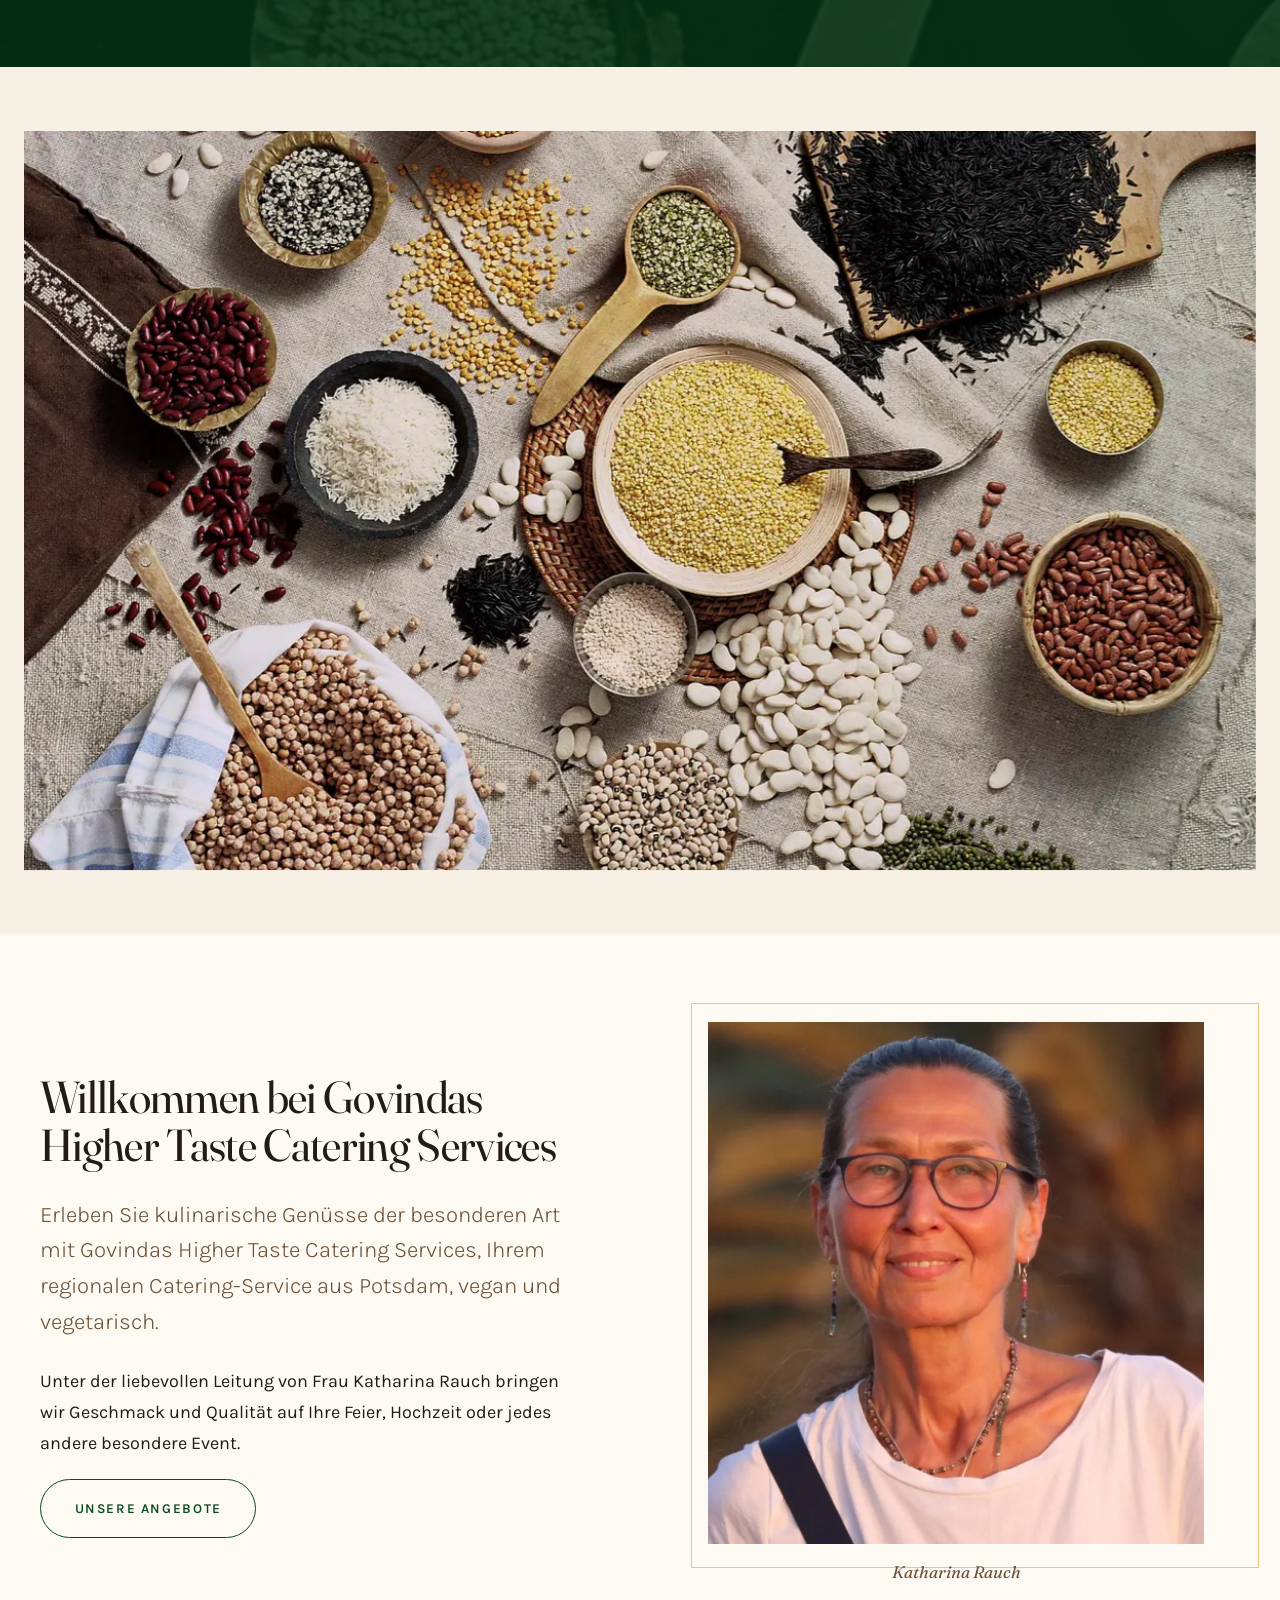
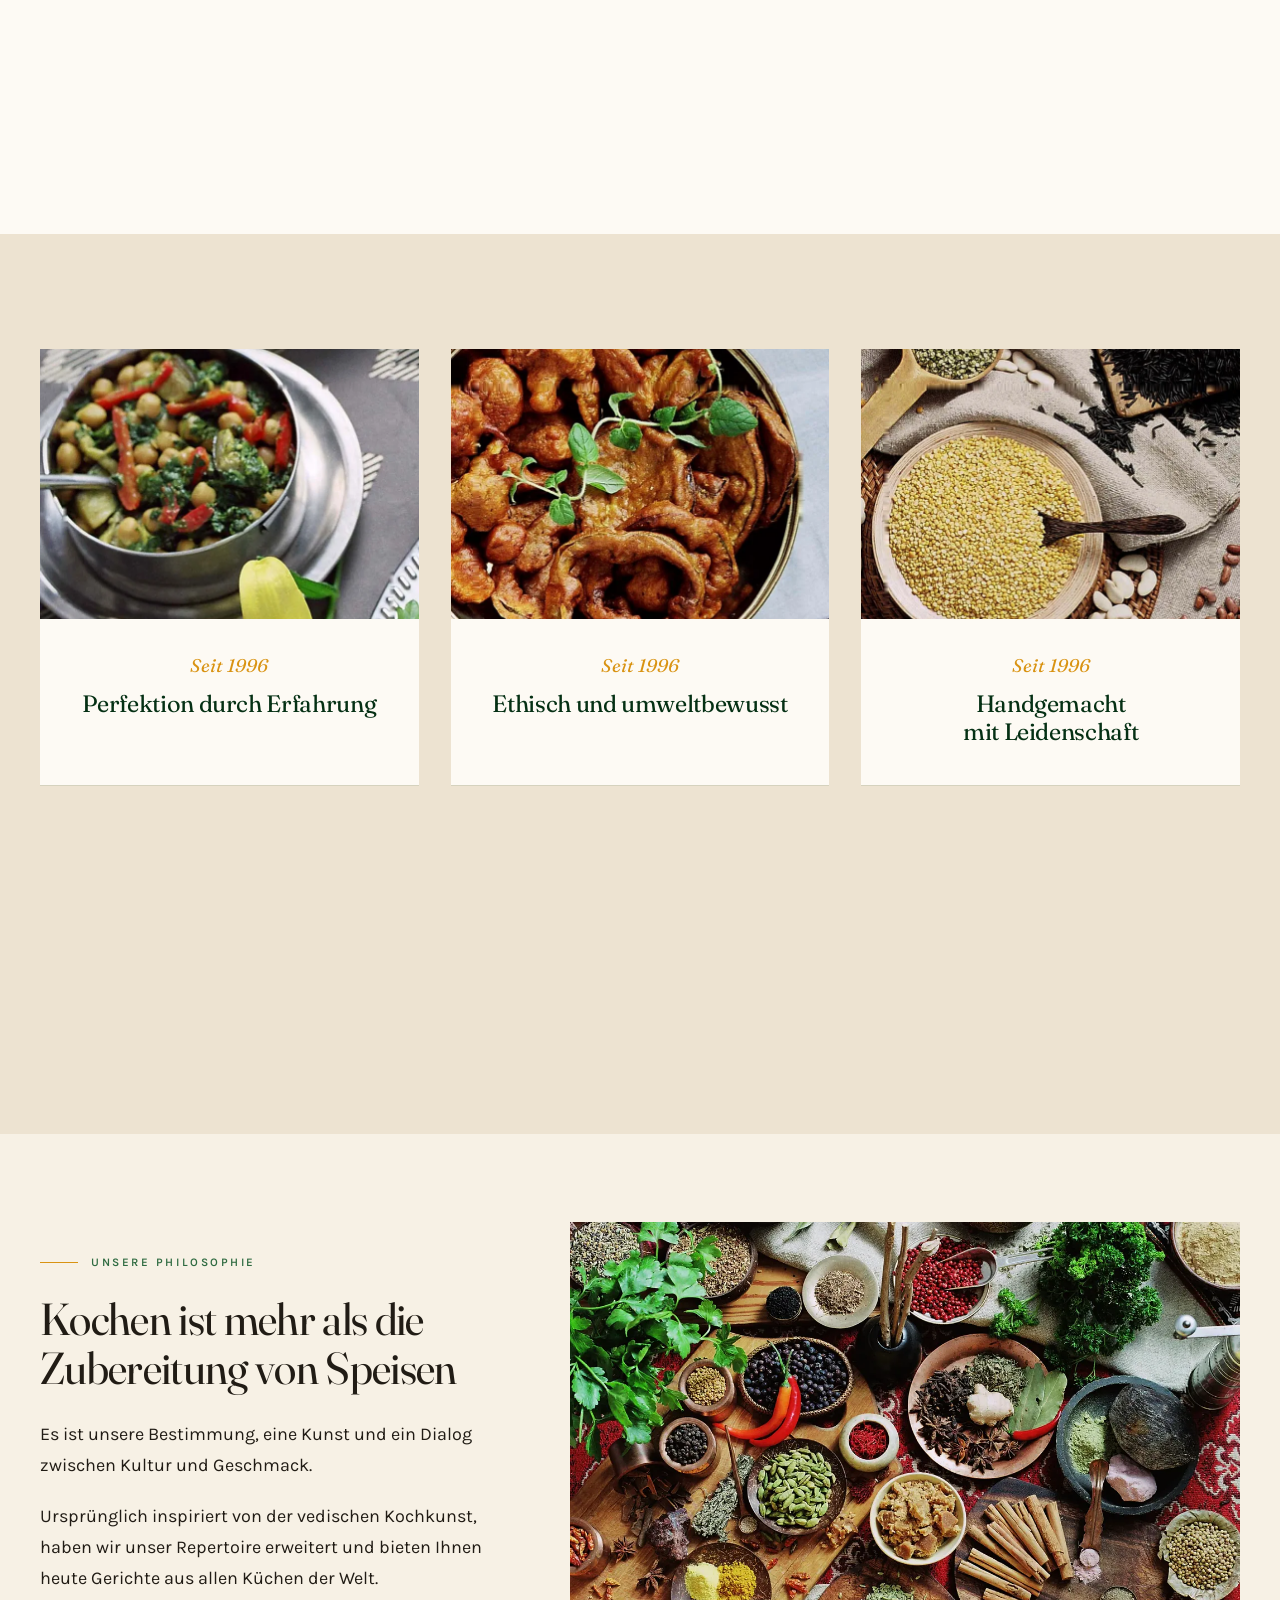
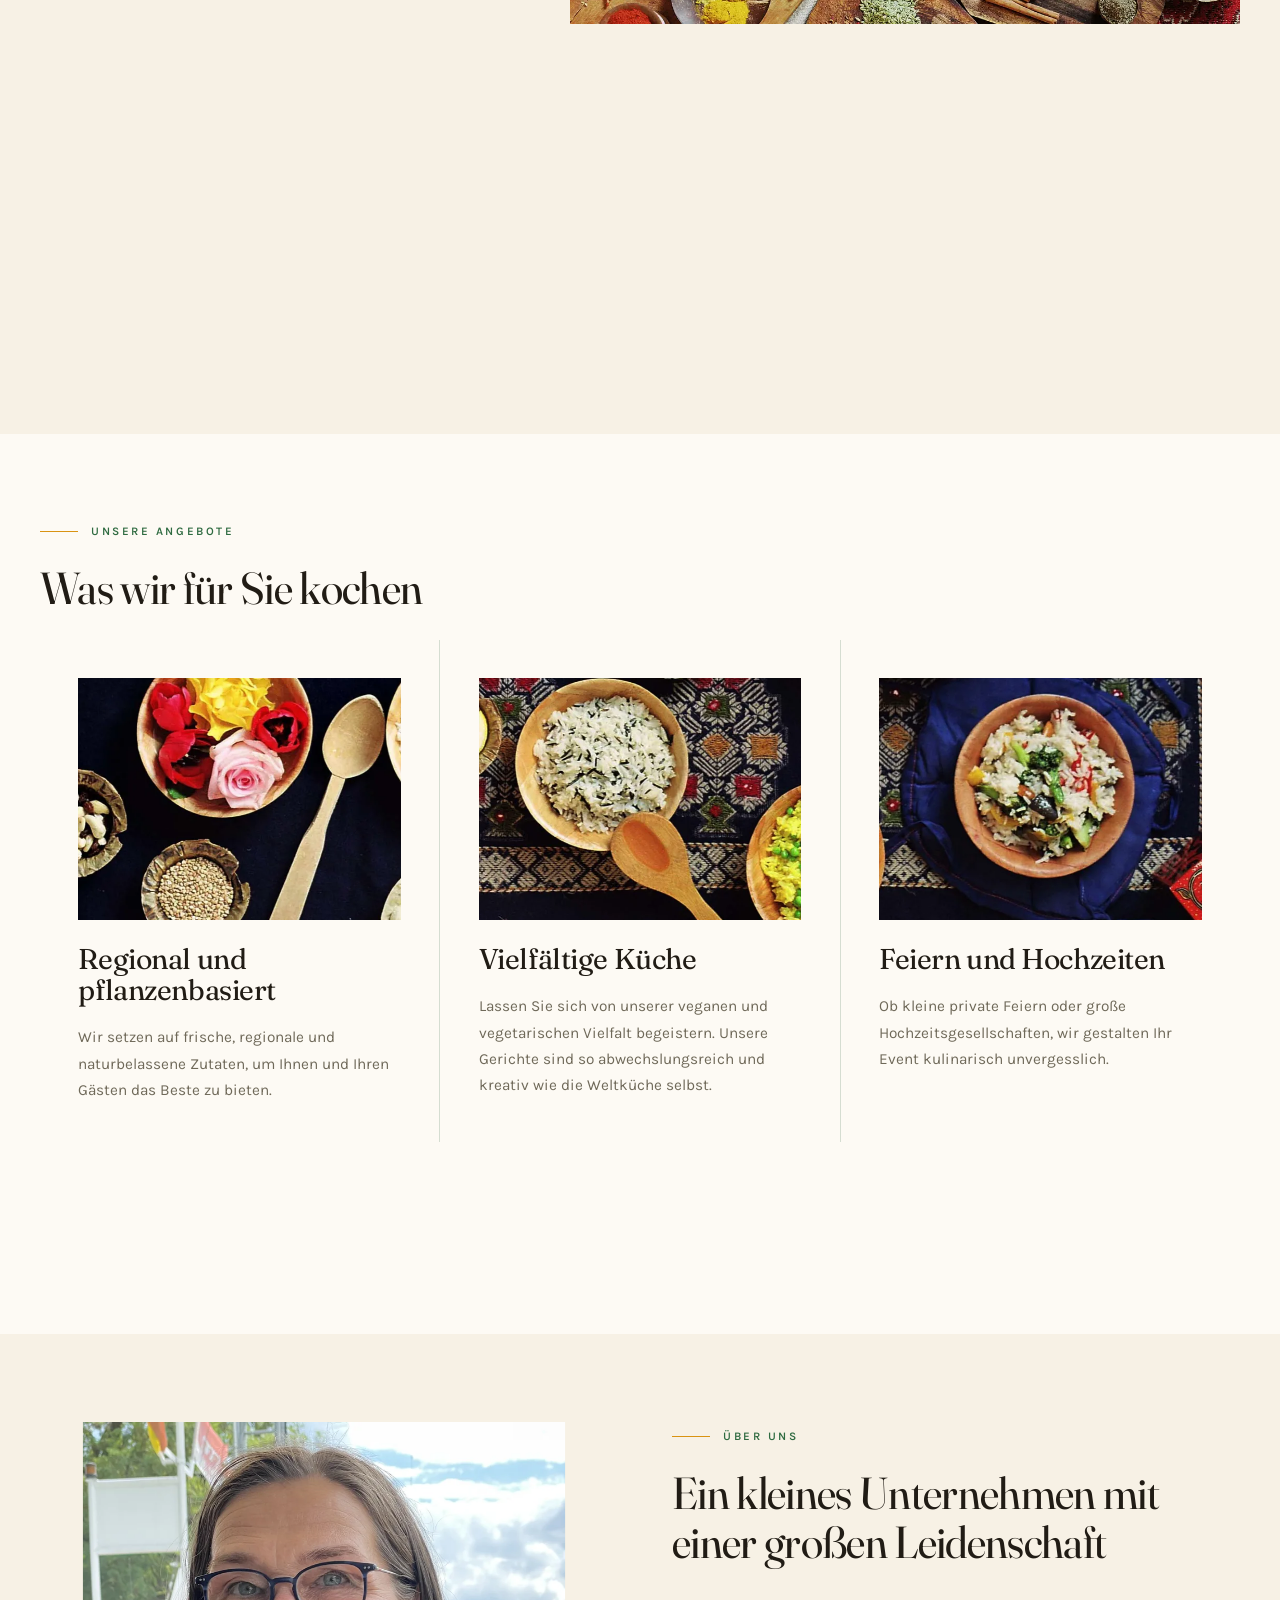
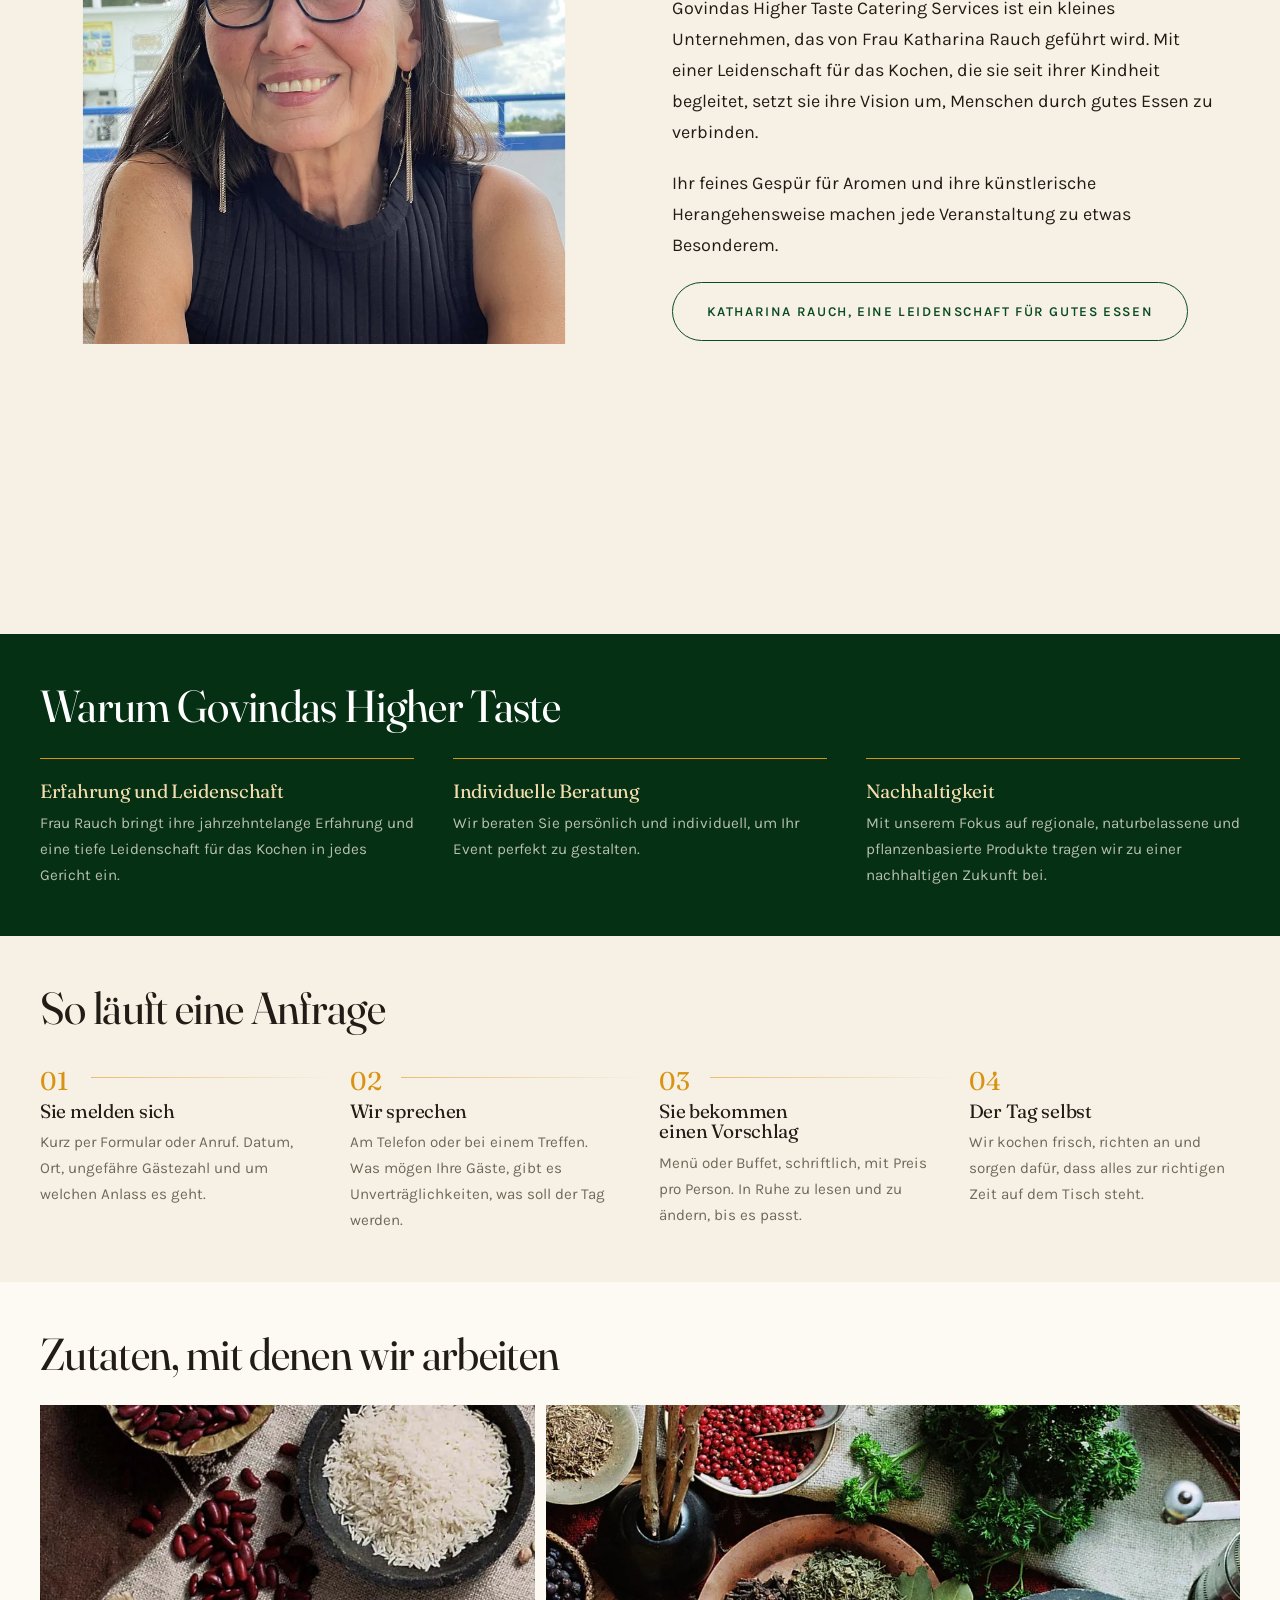
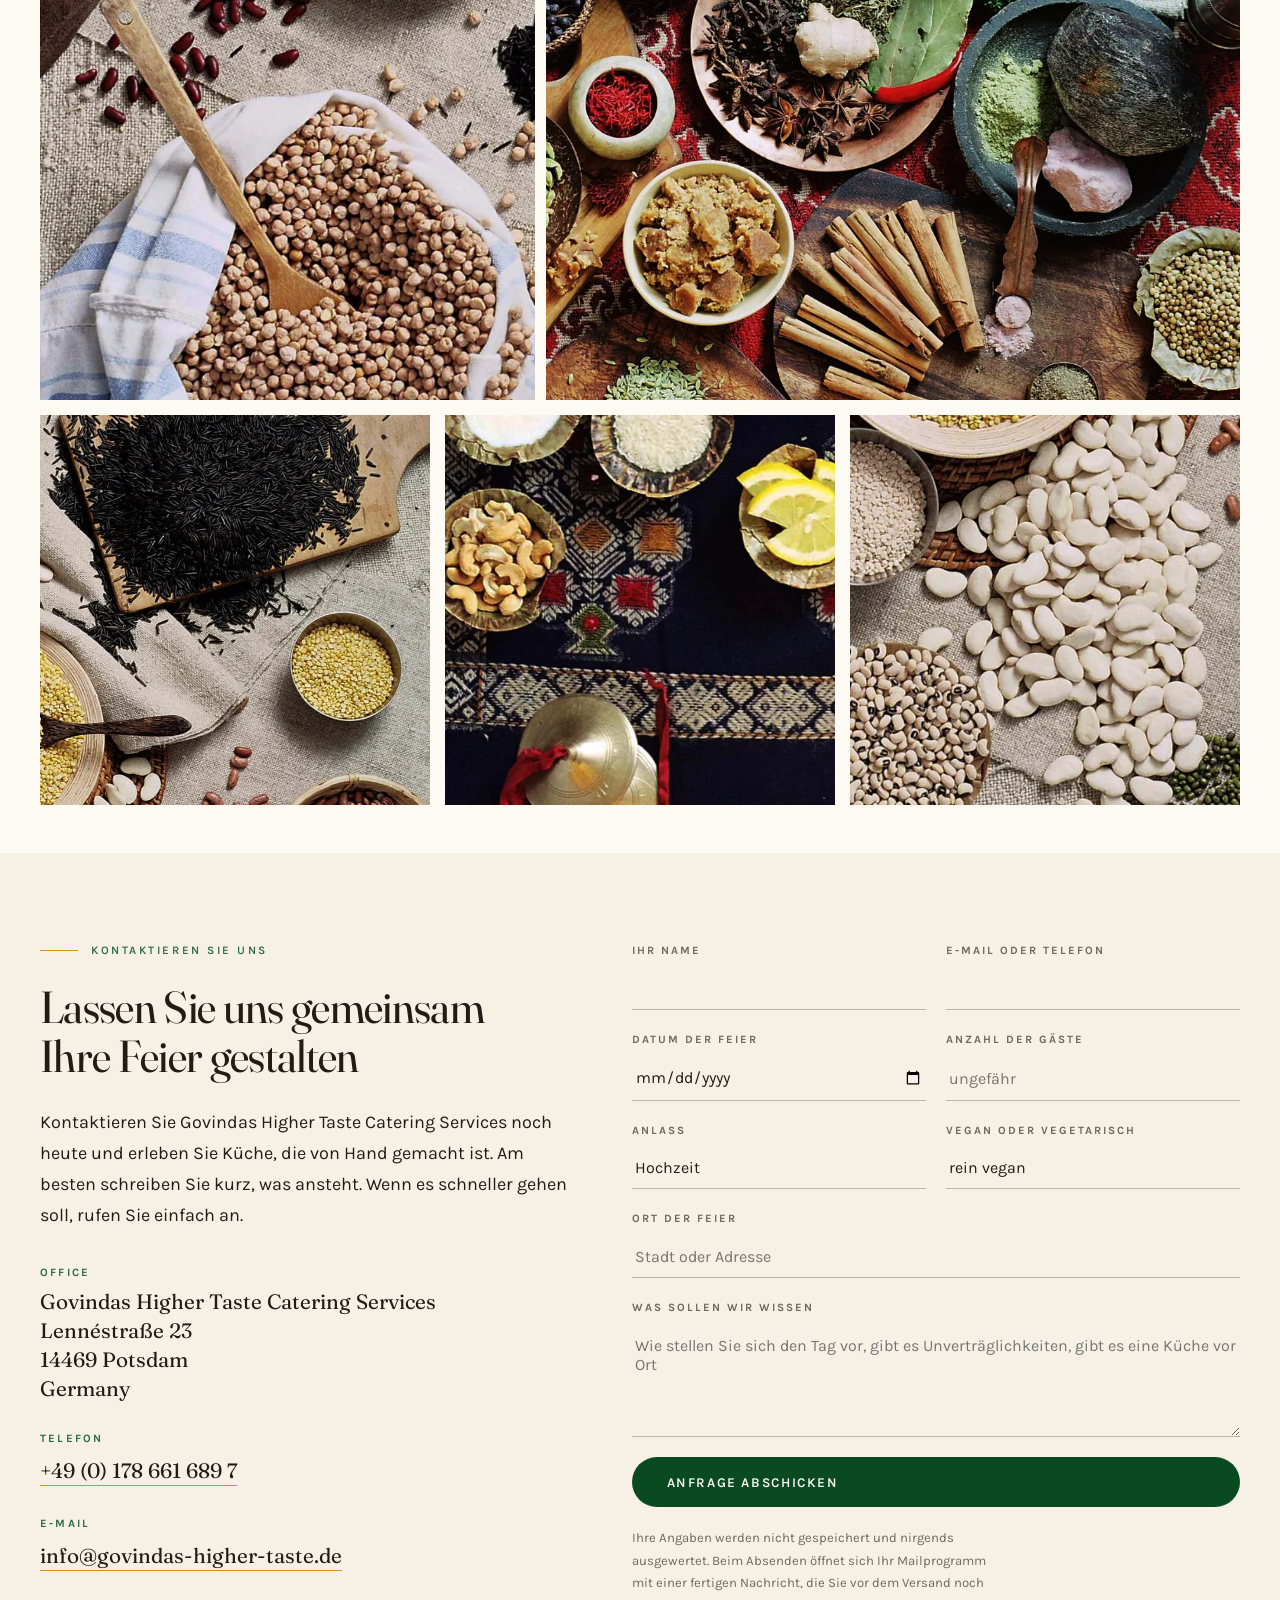
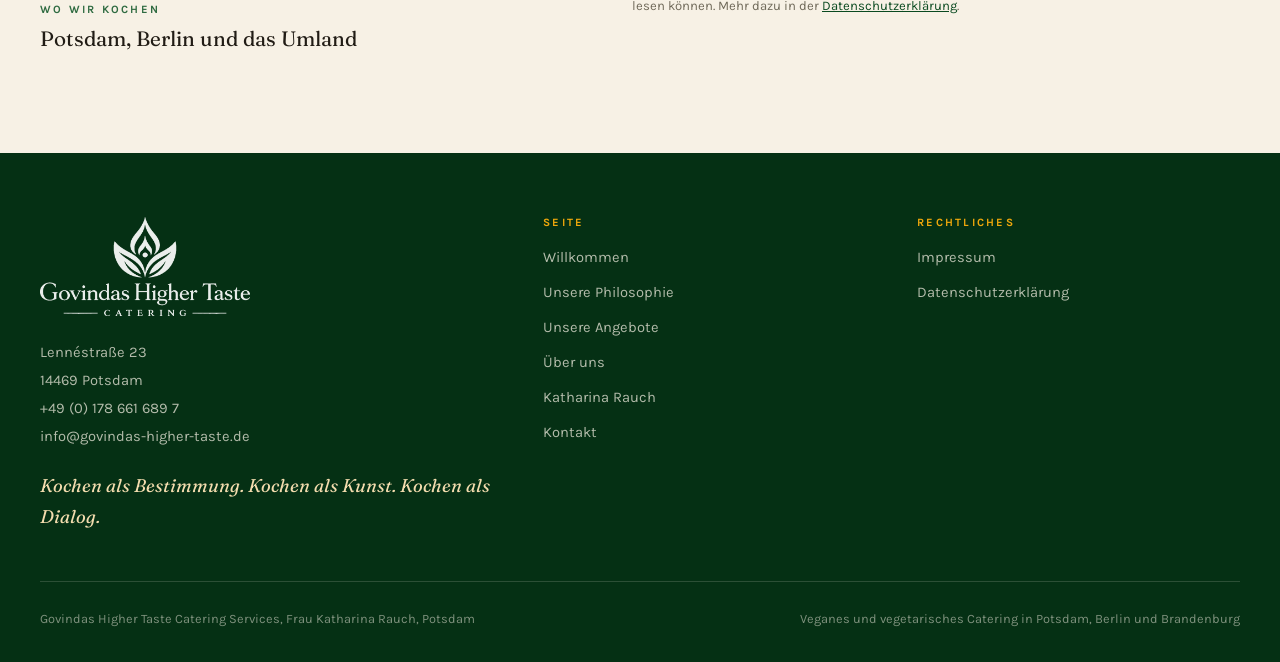
==== commit d8864772: "Entwurf aktualisiert, 11.08.2026" ====
--- a/index.html
+++ b/index.html
@@ -8,13 +8,13 @@
 <title>Govindas Higher Taste, veganes und vegetarisches Catering in Potsdam</title>
 <meta name="description" content="Regionaler Catering-Service aus Potsdam, vegan und vegetarisch unter der Leitung von Katharina Rauch. Für Feiern, Hochzeiten und jedes andere besondere Event.">
 <meta name="theme-color" content="#053014">
-<link rel="icon" href="assets/img/zeichen.png?v=202608110350">
-<link rel="preload" href="assets/fonts/fraunces-latin.woff2?v=202608110350" as="font" type="font/woff2" crossorigin>
-<link rel="preload" href="assets/fonts/karla-latin.woff2?v=202608110350" as="font" type="font/woff2" crossorigin>
-<link rel="stylesheet" href="assets/css/site.css?v=202608110350">
+<link rel="icon" href="assets/img/zeichen.png?v=202608110406">
+<link rel="preload" href="assets/fonts/fraunces-latin.woff2?v=202608110406" as="font" type="font/woff2" crossorigin>
+<link rel="preload" href="assets/fonts/karla-latin.woff2?v=202608110406" as="font" type="font/woff2" crossorigin>
+<link rel="stylesheet" href="assets/css/site.css?v=202608110406">
 <meta property="og:title" content="Govindas Higher Taste, veganes Catering in Potsdam">
 <meta property="og:description" content="Regionaler Catering-Service aus Potsdam, vegan und vegetarisch. Für Feiern, Hochzeiten und Events.">
-<meta property="og:image" content="assets/img/hero.webp?v=202608110350">
+<meta property="og:image" content="assets/img/hero.webp?v=202608110406">
 <meta property="og:type" content="website">
 <script type="application/ld+json">
 {
@@ -42,7 +42,7 @@
 
 <header class="kopf" id="kopf">
   <a class="kopf-logo" href="index.html" aria-label="Govindas Higher Taste, zur Startseite">
-    <img src="assets/img/logo.png?v=202608110350" alt="Govindas Higher Taste Catering" width="760" height="360">
+    <img src="assets/img/logo.png?v=202608110406" alt="Govindas Higher Taste Catering" width="760" height="360">
   </a>
   <button class="nav-schalter" id="navSchalter" aria-label="Menü öffnen" aria-expanded="false" aria-controls="hauptnav">
     <span></span><span></span><span></span>
@@ -61,7 +61,7 @@
 
 <!-- ================================================================ Titel -->
 <section class="hero">
-  <img class="hero-bild" src="assets/img/hero.webp?v=202608110350" alt="Gedeckte Tafel mit Reis, Gemüse, Blüten und Süßem in Holzschalen" width="1920" height="1151" fetchpriority="high">
+  <img class="hero-bild" src="assets/img/hero.webp?v=202608110406" alt="Gedeckte Tafel mit Reis, Gemüse, Blüten und Süßem in Holzschalen" width="1920" height="1151" fetchpriority="high">
   <div class="bahn hero-inhalt auftritt">
     <p class="marke">Govindas Higher Taste Catering Services</p>
     <h1>Kochen als Bestimmung. Kochen als Kunst. Kochen als <em>Dialog</em>.</h1>
@@ -80,7 +80,7 @@
 <!-- ================================================================ Zitat -->
 <section class="zitat" id="zitat">
   <div class="bahn-schmal zitat-inhalt zeigt-sich">
-    <img class="zitat-flamme" src="assets/img/flamme.svg?v=202608110350" alt="" width="46" height="60" aria-hidden="true">
+    <img class="zitat-flamme" src="assets/img/flamme.svg?v=202608110406" alt="" width="46" height="60" aria-hidden="true">
     <blockquote>
       <p lang="en">„The embodied soul may be restricted from sense enjoyment,
       though the taste for sense objects remains. But, even this taste ceases
@@ -97,7 +97,7 @@
 
 <!-- ============================================= Grosses Bild wie im Original -->
 <section class="breitbild zeigt-sich">
-  <img src="assets/img/zutaten.webp?v=202608110350" alt="Hülsenfrüchte, Reis und Getreide in Schalen auf einem Leinentuch" width="1200" height="720" loading="lazy">
+  <img src="assets/img/zutaten.webp?v=202608110406" alt="Hülsenfrüchte, Reis und Getreide in Schalen auf einem Leinentuch" width="1200" height="720" loading="lazy">
 </section>
 
 <!-- =========================================================== Willkommen -->
@@ -121,7 +121,7 @@
         </p>
       </div>
       <div class="duo-bild duo-bild--rahmen zeigt-sich">
-        <img src="assets/img/katharina-portraet.webp?v=202608110350" alt="Katharina Rauch im Abendlicht" width="820" height="863" loading="lazy">
+        <img src="assets/img/katharina-portraet.webp?v=202608110406" alt="Katharina Rauch im Abendlicht" width="820" height="863" loading="lazy">
         <p class="bildunterschrift">Katharina Rauch</p>
       </div>
     </div>
@@ -133,21 +133,21 @@
   <div class="bahn">
     <div class="karten zeigt-sich">
       <article class="karte">
-        <img src="assets/img/karte-erfahrung.webp?v=202608110350" alt="Kichererbsen mit Spinat und Paprika in einer Edelstahlschale" width="760" height="717" loading="lazy">
+        <img src="assets/img/karte-erfahrung.webp?v=202608110406" alt="Kichererbsen mit Spinat und Paprika in einer Edelstahlschale" width="760" height="717" loading="lazy">
         <div class="karte-text">
           <span class="karte-seit">Seit 1996</span>
           <h3>Perfektion durch Erfahrung</h3>
         </div>
       </article>
       <article class="karte">
-        <img src="assets/img/karte-ethisch.webp?v=202608110350" alt="Frisch ausgebackene Pakoras mit Kräutern" width="760" height="717" loading="lazy">
+        <img src="assets/img/karte-ethisch.webp?v=202608110406" alt="Frisch ausgebackene Pakoras mit Kräutern" width="760" height="717" loading="lazy">
         <div class="karte-text">
           <span class="karte-seit">Seit 1996</span>
           <h3>Ethisch und umweltbewusst</h3>
         </div>
       </article>
       <article class="karte">
-        <img src="assets/img/karte-handgemacht.webp?v=202608110350" alt="Hirse, Bohnen und Wildreis auf Leinen" width="760" height="717" loading="lazy">
+        <img src="assets/img/karte-handgemacht.webp?v=202608110406" alt="Hirse, Bohnen und Wildreis auf Leinen" width="760" height="717" loading="lazy">
         <div class="karte-text">
           <span class="karte-seit">Seit 1996</span>
           <h3>Handgemacht mit Leidenschaft</h3>
@@ -162,7 +162,7 @@
   <div class="bahn">
     <div class="duo duo--gedreht duo--grossbild">
       <div class="duo-bild zeigt-sich">
-        <img src="assets/img/gewuerze.webp?v=202608110350" alt="Gewürze, Kräuter und Zimtstangen auf einem Holztisch" width="1200" height="720" loading="lazy">
+        <img src="assets/img/gewuerze.webp?v=202608110406" alt="Gewürze, Kräuter und Zimtstangen auf einem Holztisch" width="1200" height="720" loading="lazy">
       </div>
       <div class="duo-text zeigt-sich">
         <p class="marke">Unsere Philosophie</p>
@@ -191,7 +191,7 @@
 
     <div class="angebote zeigt-sich">
       <article class="angebot">
-        <img class="angebot-bild" src="assets/img/detail-blueten.webp?v=202608110350" alt="Schale mit Rosenblüten und Gewürzen" width="620" height="620" loading="lazy">
+        <img class="angebot-bild" src="assets/img/detail-blueten.webp?v=202608110406" alt="Schale mit Rosenblüten und Gewürzen" width="620" height="620" loading="lazy">
         <h3>Regional und pflanzenbasiert</h3>
         <p>
           Wir setzen auf frische, regionale und naturbelassene Zutaten, um
@@ -199,7 +199,7 @@
         </p>
       </article>
       <article class="angebot">
-        <img class="angebot-bild" src="assets/img/detail-suess.webp?v=202608110350" alt="Kräuterreis in einer Holzschale" width="620" height="579" loading="lazy">
+        <img class="angebot-bild" src="assets/img/detail-suess.webp?v=202608110406" alt="Kräuterreis in einer Holzschale" width="620" height="579" loading="lazy">
         <h3>Vielfältige Küche</h3>
         <p>
           Lassen Sie sich von unserer veganen und vegetarischen Vielfalt
@@ -208,7 +208,7 @@
         </p>
       </article>
       <article class="angebot">
-        <img class="angebot-bild" src="assets/img/detail-gemuese.webp?v=202608110350" alt="Gemüsereis in einer Holzschale" width="620" height="557" loading="lazy">
+        <img class="angebot-bild" src="assets/img/detail-gemuese.webp?v=202608110406" alt="Gemüsereis in einer Holzschale" width="620" height="557" loading="lazy">
         <h3>Feiern und Hochzeiten</h3>
         <p>
           Ob kleine private Feiern oder große Hochzeitsgesellschaften, wir
@@ -224,7 +224,7 @@
   <div class="bahn">
     <div class="duo">
       <div class="duo-bild zeigt-sich">
-        <img src="assets/img/katharina-lachend.webp?v=202608110350" alt="Katharina Rauch" width="860" height="932" loading="lazy">
+        <img src="assets/img/katharina-lachend.webp?v=202608110406" alt="Katharina Rauch" width="860" height="932" loading="lazy">
       </div>
       <div class="duo-text zeigt-sich">
         <p class="marke">Über uns</p>
@@ -311,11 +311,11 @@
       <h2>Zutaten, mit denen wir arbeiten</h2>
     </div>
     <div class="galerie zeigt-sich">
-      <figure class="g-a"><img src="assets/img/g-kichererbsen.webp?v=202608110350" alt="Kichererbsen in einem Leinenbeutel mit Holzlöffel" width="700" height="780" loading="lazy"></figure>
-      <figure class="g-b"><img src="assets/img/g-gewuerze.webp?v=202608110350" alt="Gewürze, Sternanis, Zimt und Kräuter auf einem Holztisch" width="1100" height="846" loading="lazy"></figure>
-      <figure class="g-c"><img src="assets/img/g-wildreis.webp?v=202608110350" alt="Schwarzer Wildreis auf einem Holzbrett" width="660" height="660" loading="lazy"></figure>
-      <figure class="g-d"><img src="assets/img/g-schalen.webp?v=202608110350" alt="Cashewkerne, Zitrone und Zimbeln auf einem gemusterten Tuch" width="620" height="665" loading="lazy"></figure>
-      <figure class="g-e"><img src="assets/img/g-bohnen.webp?v=202608110350" alt="Weiße Bohnen, Augenbohnen und Hirse auf Leinen" width="660" height="500" loading="lazy"></figure>
+      <figure class="g-a"><img src="assets/img/g-kichererbsen.webp?v=202608110406" alt="Kichererbsen in einem Leinenbeutel mit Holzlöffel" width="700" height="780" loading="lazy"></figure>
+      <figure class="g-b"><img src="assets/img/g-gewuerze.webp?v=202608110406" alt="Gewürze, Sternanis, Zimt und Kräuter auf einem Holztisch" width="1100" height="846" loading="lazy"></figure>
+      <figure class="g-c"><img src="assets/img/g-wildreis.webp?v=202608110406" alt="Schwarzer Wildreis auf einem Holzbrett" width="660" height="660" loading="lazy"></figure>
+      <figure class="g-d"><img src="assets/img/g-schalen.webp?v=202608110406" alt="Cashewkerne, Zitrone und Zimbeln auf einem gemusterten Tuch" width="620" height="665" loading="lazy"></figure>
+      <figure class="g-e"><img src="assets/img/g-bohnen.webp?v=202608110406" alt="Weiße Bohnen, Augenbohnen und Hirse auf Leinen" width="660" height="500" loading="lazy"></figure>
     </div>
   </div>
 </section>
@@ -432,7 +432,7 @@
   <div class="bahn">
     <div class="fuss-raster">
       <div>
-        <img class="fuss-logo" src="assets/img/logo.png?v=202608110350" alt="Govindas Higher Taste Catering" width="760" height="360" loading="lazy">
+        <img class="fuss-logo" src="assets/img/logo.png?v=202608110406" alt="Govindas Higher Taste Catering" width="760" height="360" loading="lazy">
         <address>
           Lennéstraße 23<br>
           14469 Potsdam<br>
--- a/assets/css/site.css
+++ b/assets/css/site.css
@@ -216,6 +216,17 @@
   box-shadow: 0 1px 0 rgba(10, 74, 32, .12);
 }
 
+/* WICHTIG. backdrop-filter macht die Kopfzeile zum Bezugsrahmen für alles,
+   was darin position fixed ist. Das Menü am Handy wäre dadurch nur so groß
+   wie die Kopfzeile selbst und ließe sich nur ganz oben auf der Seite
+   öffnen. Solange das Menü offen ist, deckt es ohnehin alles ab, deshalb
+   braucht die Kopfzeile dann weder Hintergrund noch Filter. */
+body.nav-offen .kopf {
+  backdrop-filter: none;
+  background: transparent;
+  box-shadow: none;
+}
+
 .kopf-logo { display: flex; align-items: center; text-decoration: none; }
 .kopf-logo img {
   height: clamp(44px, 5vw, 62px);
@@ -272,21 +283,36 @@
 .kopf-tel::after { display: none; }
 .kopf-tel:hover { background: var(--safran); border-color: var(--safran); color: var(--gruen-tief) !important; }
 
+/* Der Schalter steht am Handy direkt auf dem Titelbild. Dünne weiße Striche
+   verschwinden dort je nach Bildstelle, deshalb bekommt er eine eigene
+   Fläche, die auf hellem wie auf dunklem Grund trägt. */
 .nav-schalter {
   display: none;
-  background: none;
-  border: 0;
-  padding: .4rem;
+  width: 48px;
+  height: 48px;
+  padding: 0;
   cursor: pointer;
   color: #fff;
-}
-.kopf--gesetzt .nav-schalter, .kopf--fest .nav-schalter { color: var(--gruen-tief); }
+  background: rgba(5, 48, 20, .55);
+  border: 1px solid rgba(255, 255, 255, .4);
+  border-radius: 999px;
+  backdrop-filter: blur(8px);
+  transition: background .35s var(--ruhig), border-color .35s var(--ruhig),
+              color .35s var(--ruhig);
+  flex: 0 0 auto;
+}
+.kopf--gesetzt .nav-schalter, .kopf--fest .nav-schalter {
+  color: var(--gruen-tief);
+  background: rgba(247, 241, 229, .85);
+  border-color: rgba(10, 74, 32, .3);
+}
 .nav-schalter span {
   display: block;
-  width: 26px;
+  width: 22px;
   height: 2px;
   background: currentColor;
-  margin: 5px 0;
+  margin: 5px auto;
+  border-radius: 2px;
   transition: transform .35s var(--ruhig), opacity .25s;
 }
 .nav-offen .nav-schalter span:nth-child(1) { transform: translateY(7px) rotate(45deg); }
@@ -871,7 +897,14 @@
   }
   .nav-offen .kopf-nav { opacity: 1; pointer-events: auto; transform: none; }
   .nav-offen .kopf-nav a { color: var(--leinen) !important; text-shadow: none; }
-  .nav-offen .nav-schalter { position: relative; z-index: 2; color: var(--leinen); }
+  /* Im offenen Menü immer dieselbe Optik, unabhaengig von der Scrollposition */
+  body.nav-offen .nav-schalter {
+    position: relative;
+    z-index: 2;
+    color: var(--leinen);
+    background: rgba(247, 241, 229, .12);
+    border-color: rgba(247, 241, 229, .45);
+  }
   .kopf-tel { border-color: var(--safran-hell); }
 
   .feld-paar { grid-template-columns: 1fr; }
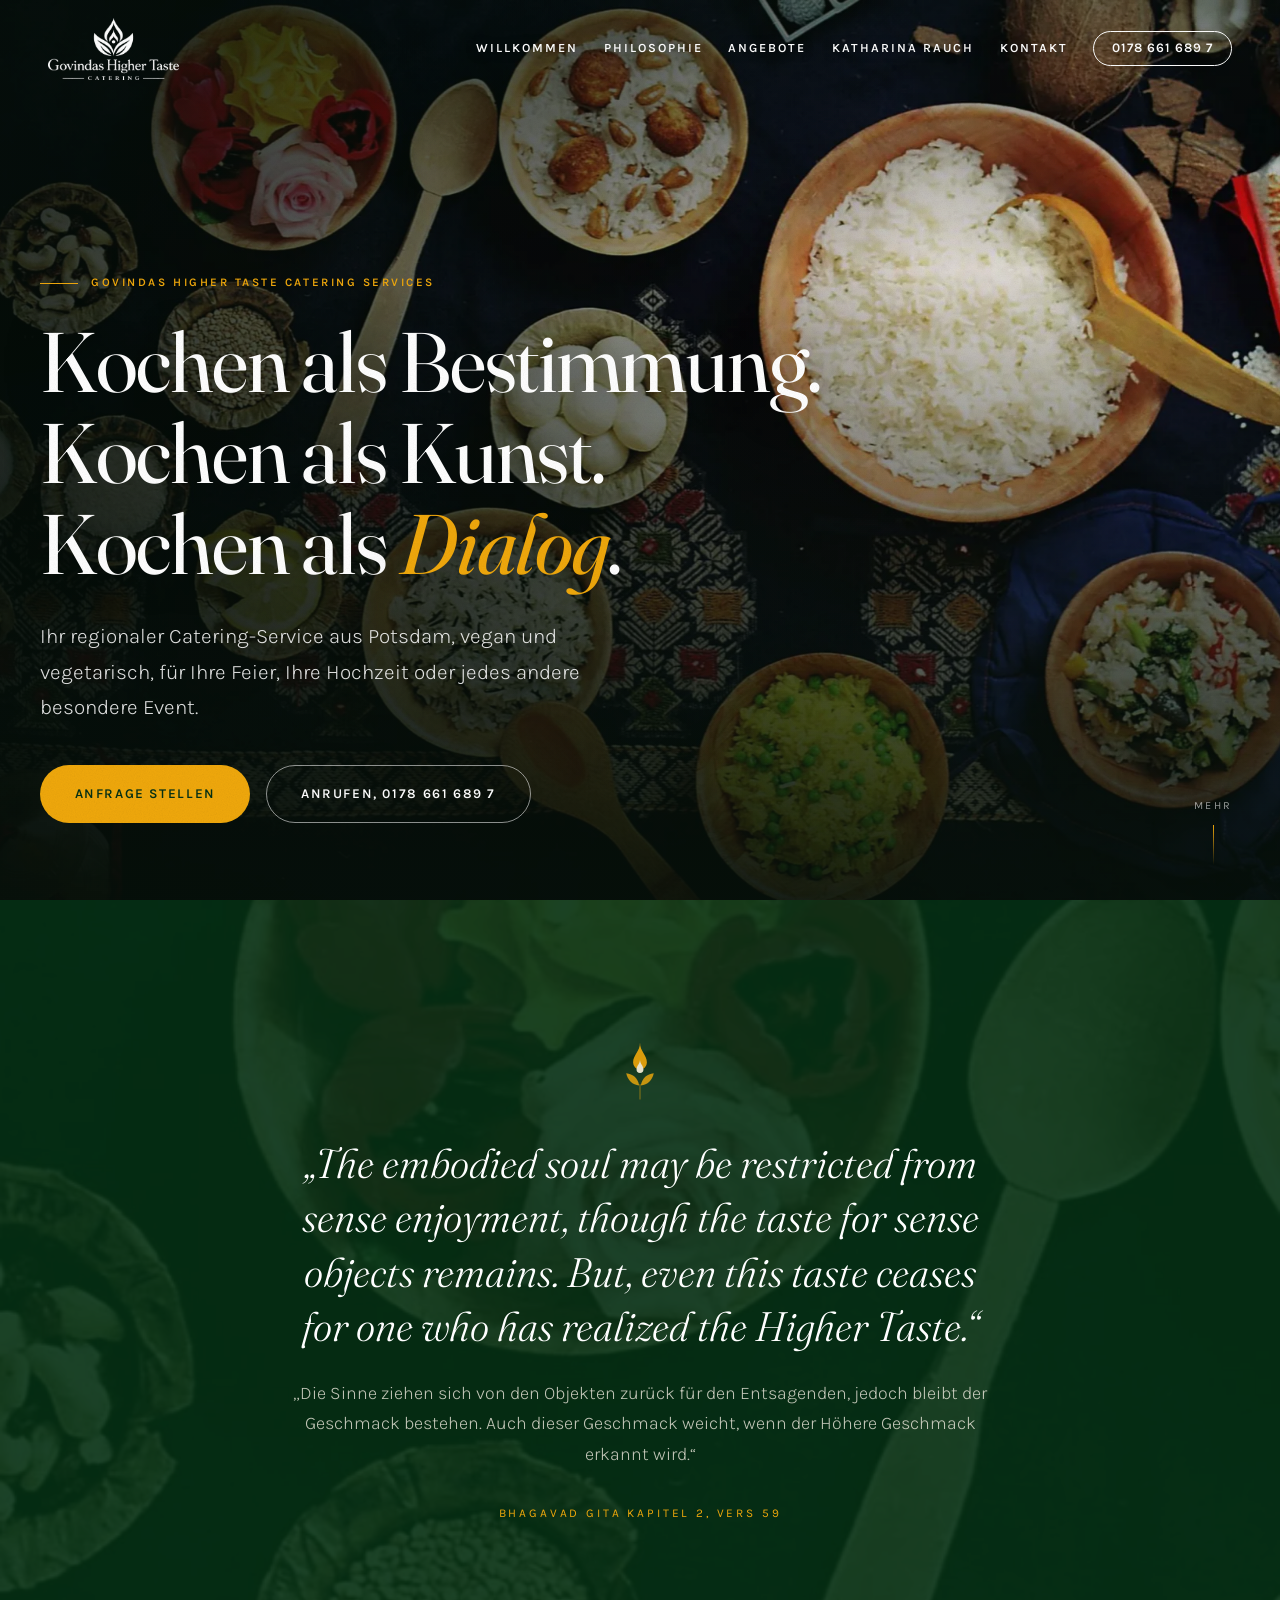
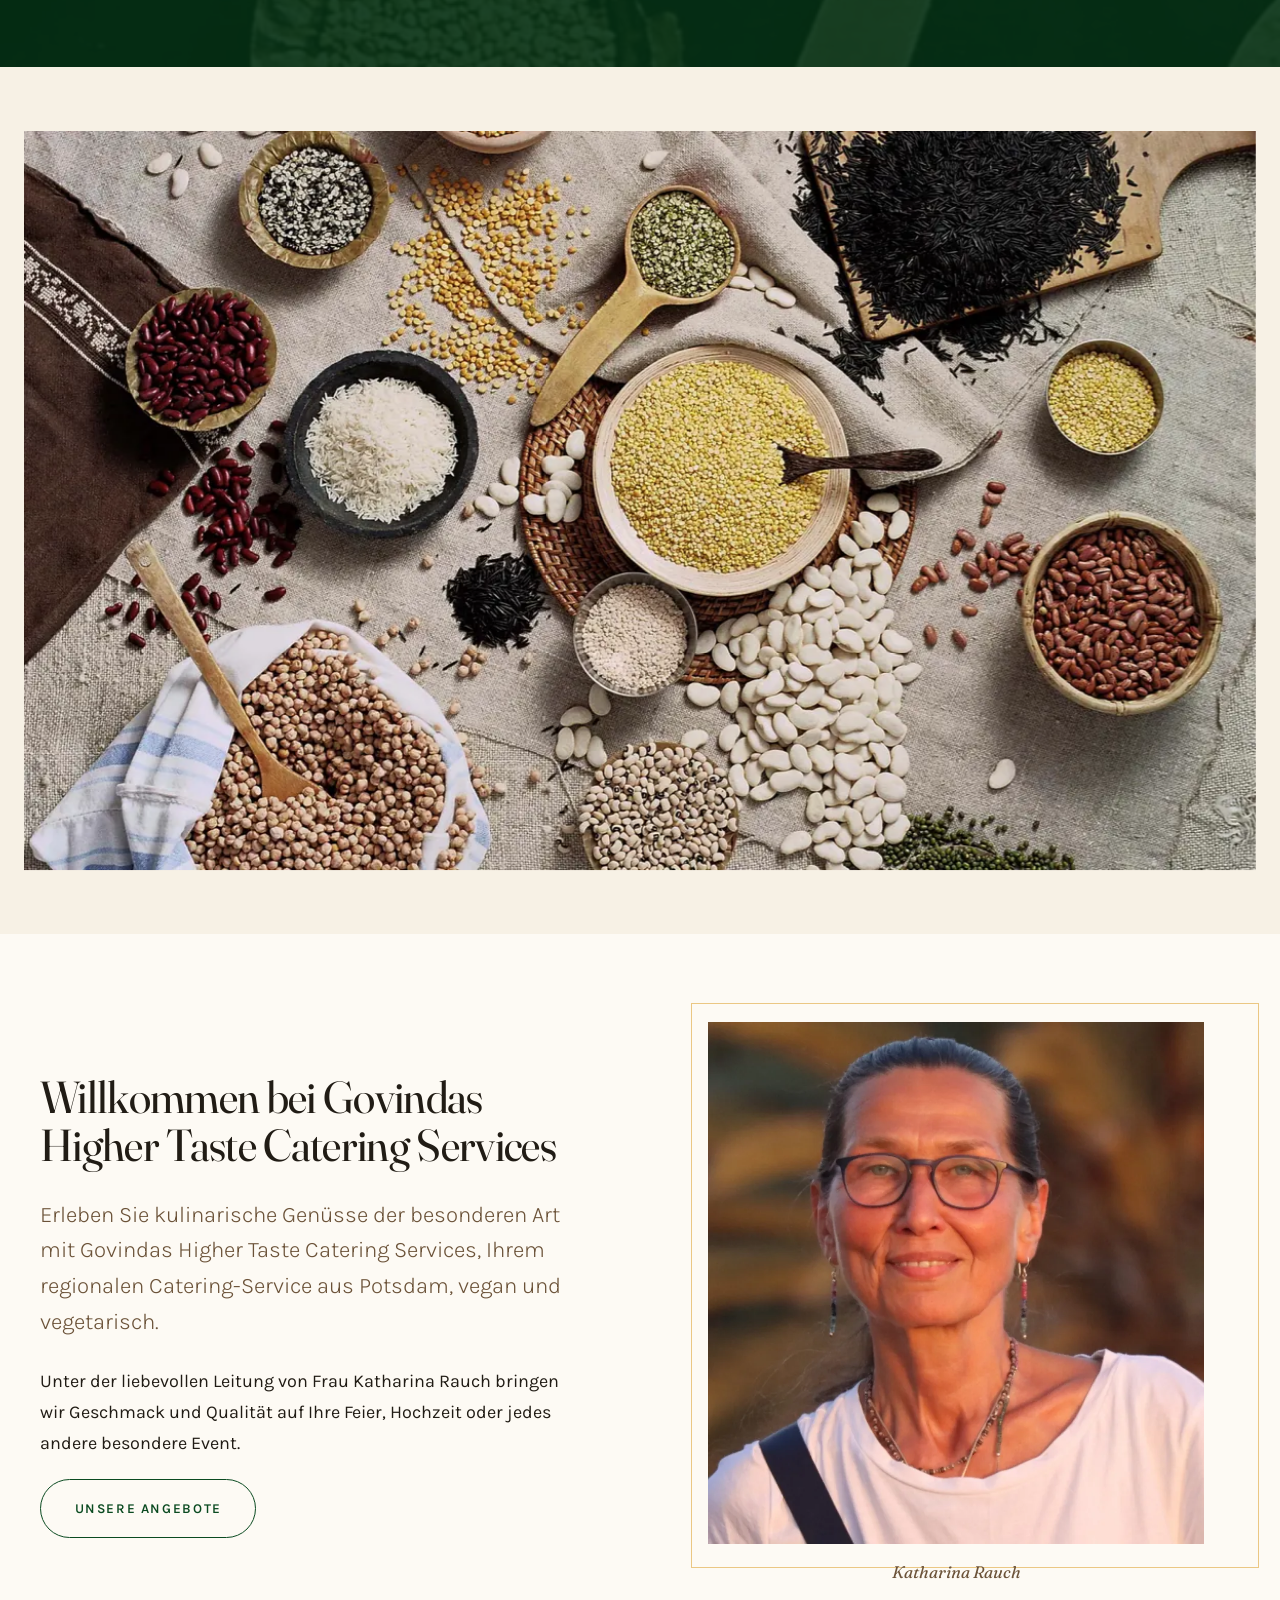
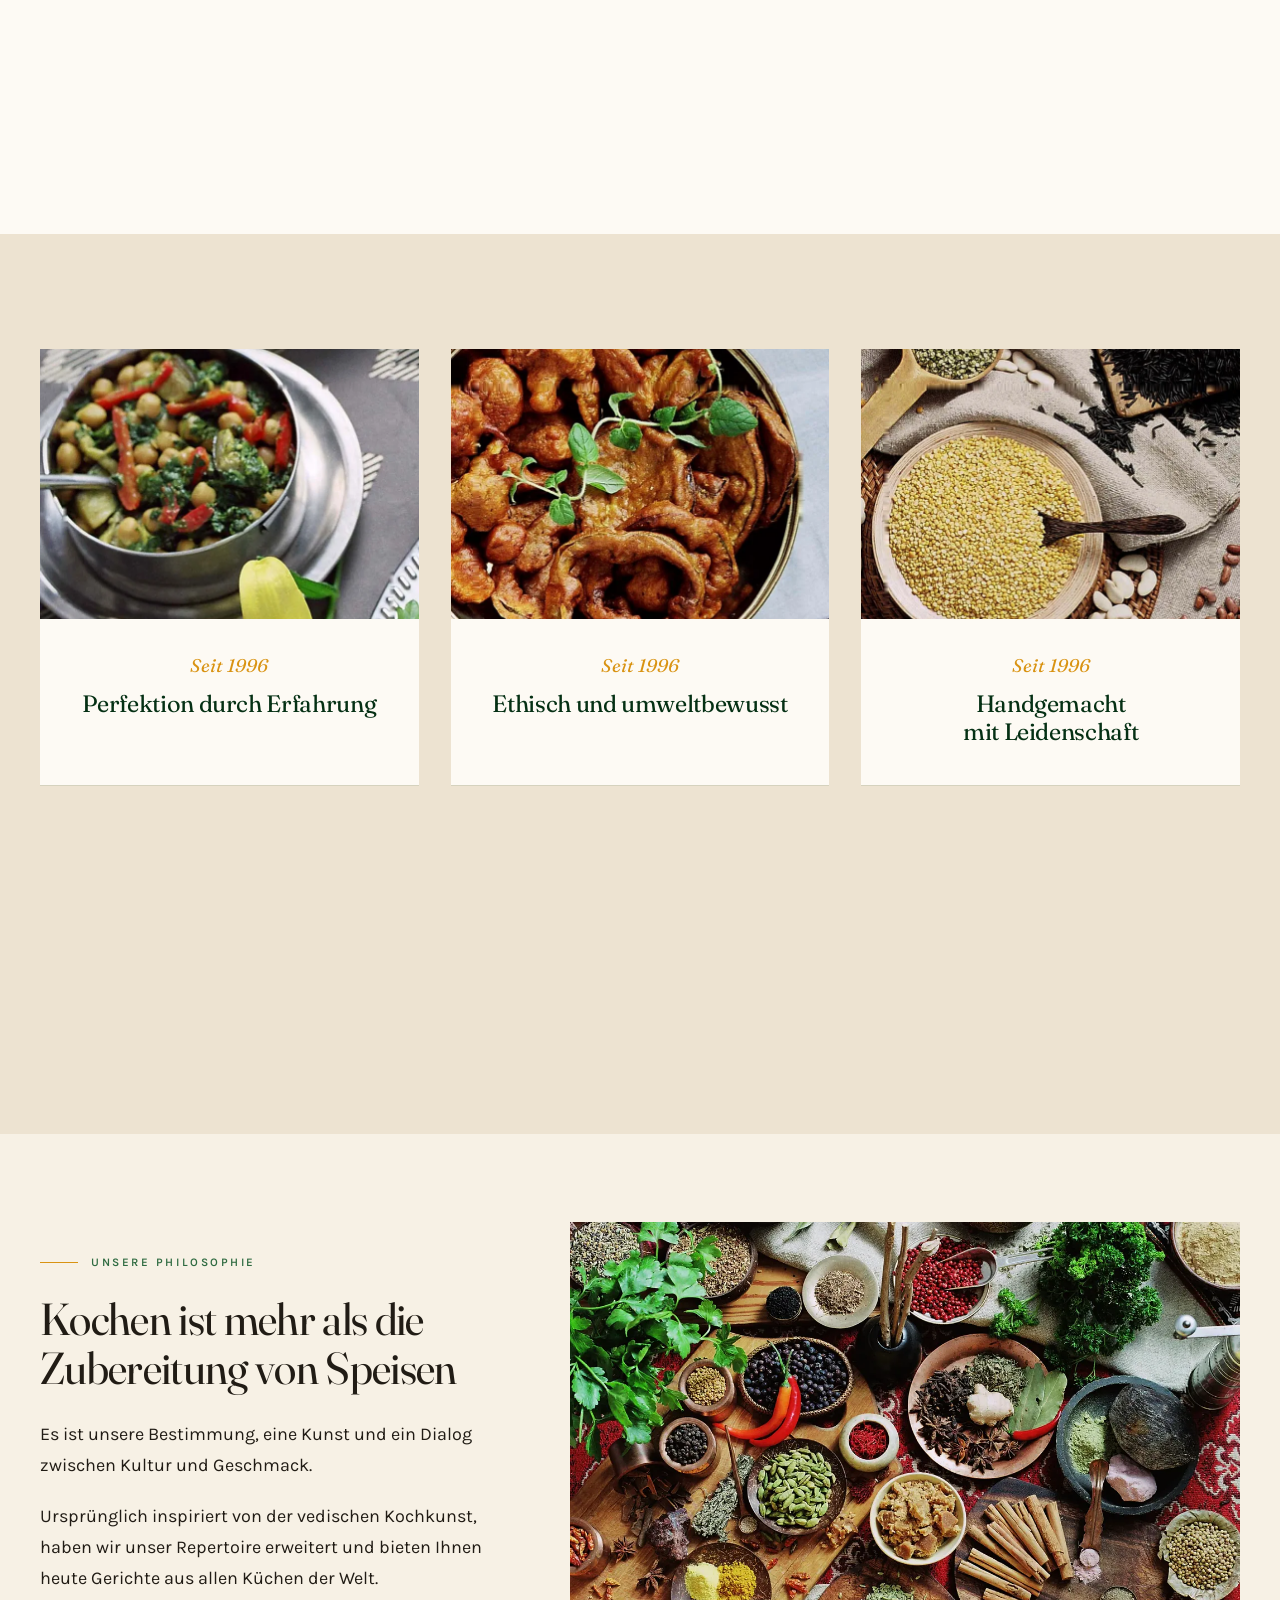
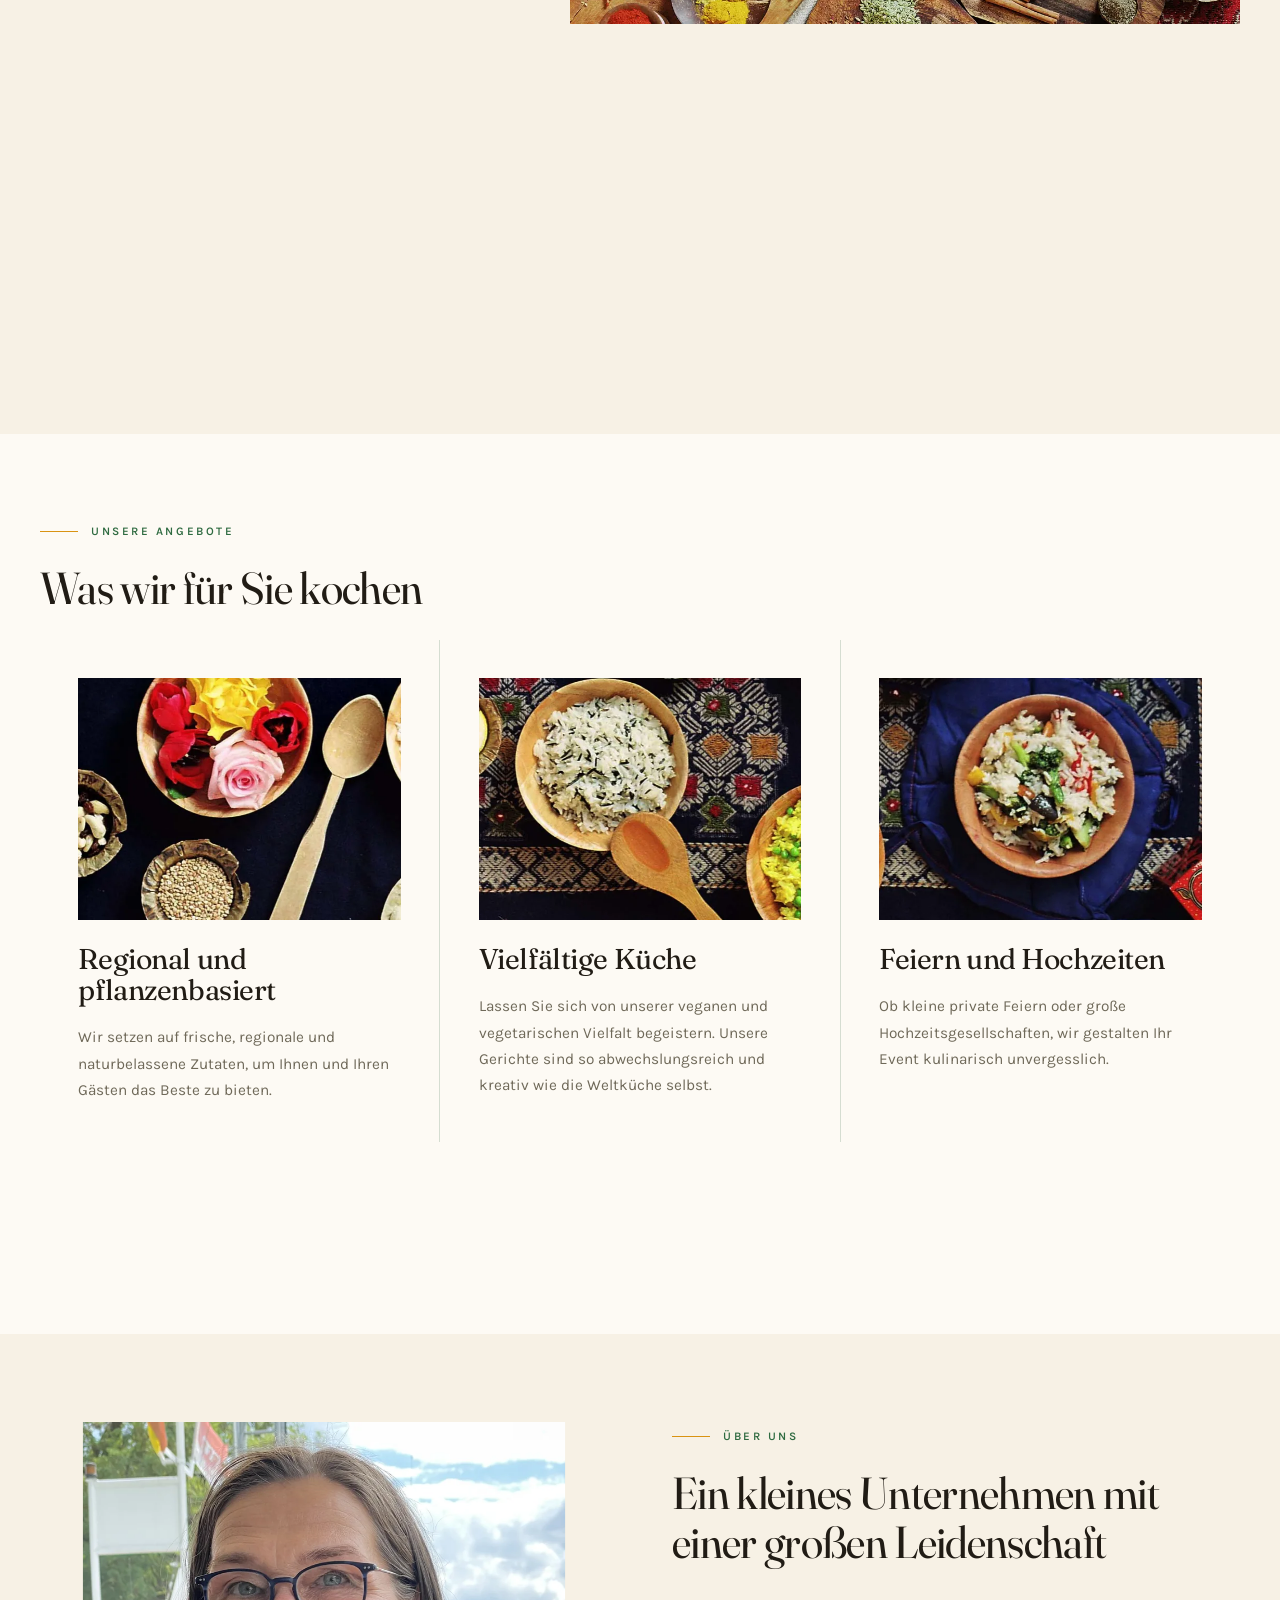
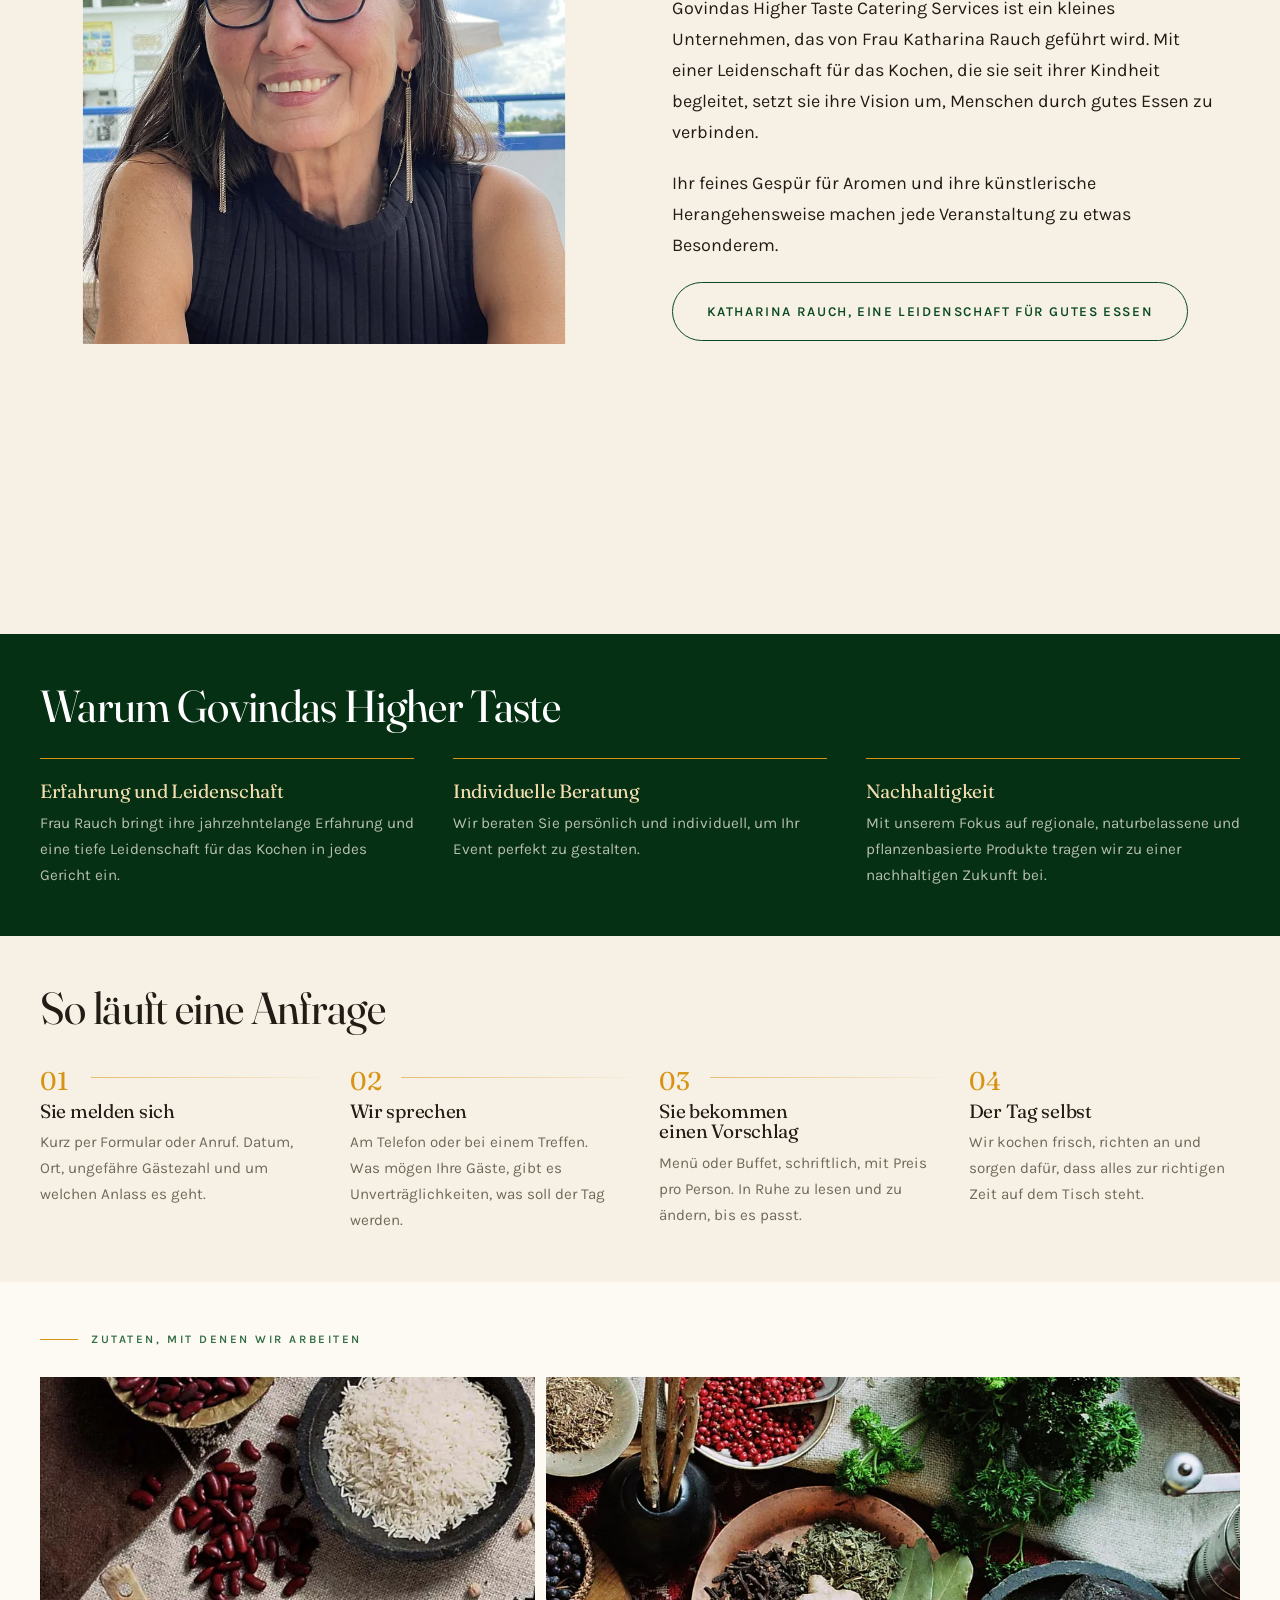
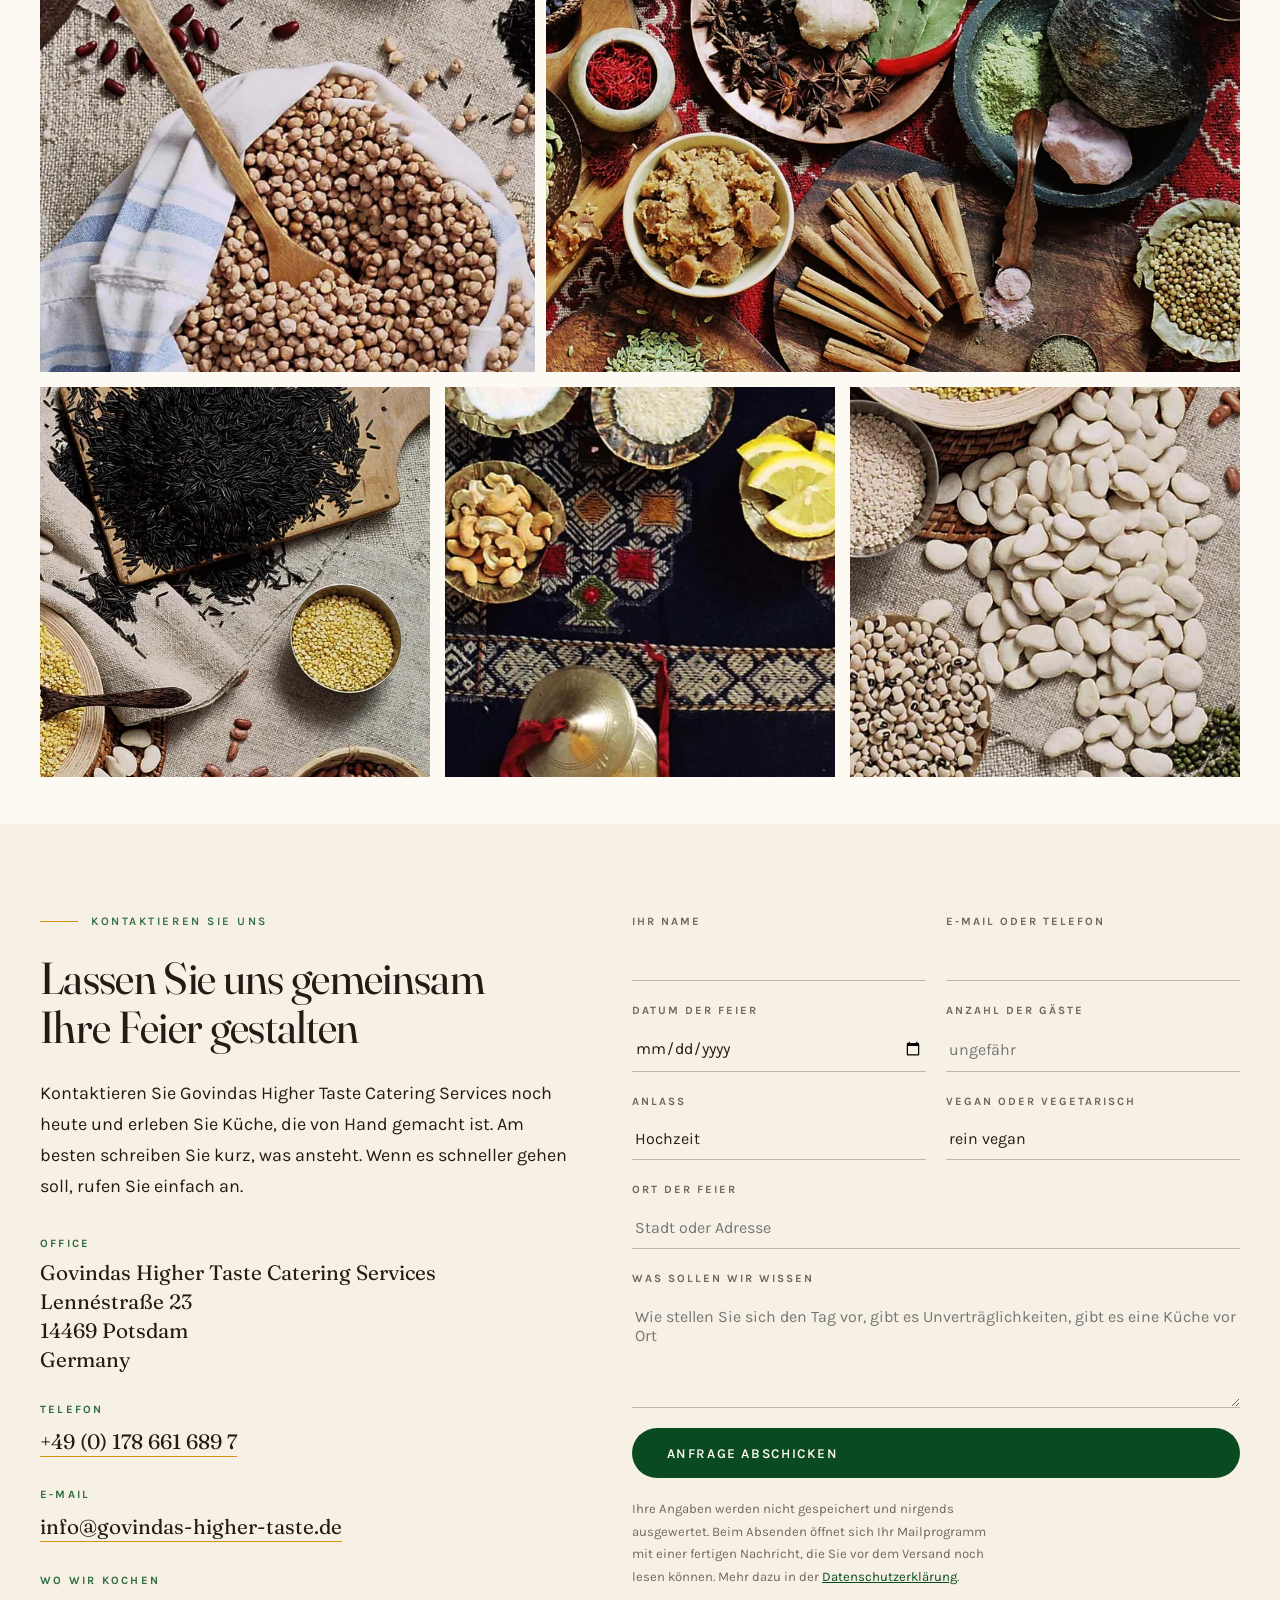
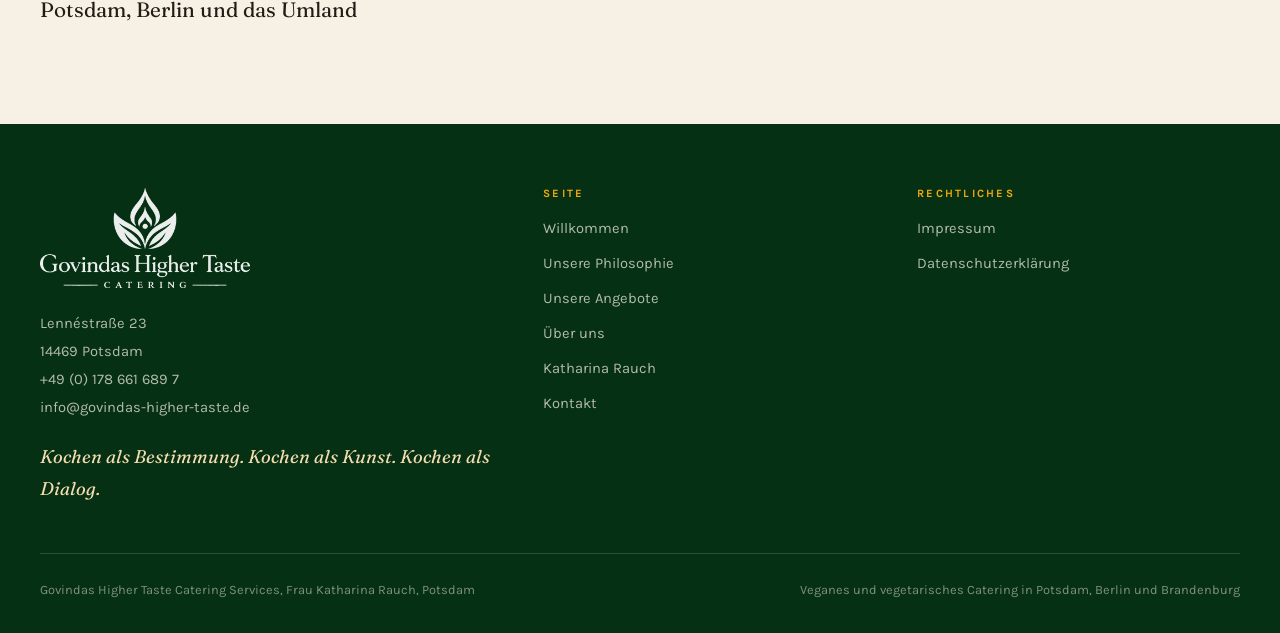
==== commit 5f9381b2: "Entwurf aktualisiert, 11.08.2026" ====
--- a/index.html
+++ b/index.html
@@ -8,13 +8,13 @@
 <title>Govindas Higher Taste, veganes und vegetarisches Catering in Potsdam</title>
 <meta name="description" content="Regionaler Catering-Service aus Potsdam, vegan und vegetarisch unter der Leitung von Katharina Rauch. Für Feiern, Hochzeiten und jedes andere besondere Event.">
 <meta name="theme-color" content="#053014">
-<link rel="icon" href="assets/img/zeichen.png?v=202608110406">
-<link rel="preload" href="assets/fonts/fraunces-latin.woff2?v=202608110406" as="font" type="font/woff2" crossorigin>
-<link rel="preload" href="assets/fonts/karla-latin.woff2?v=202608110406" as="font" type="font/woff2" crossorigin>
-<link rel="stylesheet" href="assets/css/site.css?v=202608110406">
+<link rel="icon" href="assets/img/zeichen.png?v=202608110419">
+<link rel="preload" href="assets/fonts/fraunces-latin.woff2?v=202608110419" as="font" type="font/woff2" crossorigin>
+<link rel="preload" href="assets/fonts/karla-latin.woff2?v=202608110419" as="font" type="font/woff2" crossorigin>
+<link rel="stylesheet" href="assets/css/site.css?v=202608110419">
 <meta property="og:title" content="Govindas Higher Taste, veganes Catering in Potsdam">
 <meta property="og:description" content="Regionaler Catering-Service aus Potsdam, vegan und vegetarisch. Für Feiern, Hochzeiten und Events.">
-<meta property="og:image" content="assets/img/hero.webp?v=202608110406">
+<meta property="og:image" content="assets/img/hero.webp?v=202608110419">
 <meta property="og:type" content="website">
 <script type="application/ld+json">
 {
@@ -42,7 +42,7 @@
 
 <header class="kopf" id="kopf">
   <a class="kopf-logo" href="index.html" aria-label="Govindas Higher Taste, zur Startseite">
-    <img src="assets/img/logo.png?v=202608110406" alt="Govindas Higher Taste Catering" width="760" height="360">
+    <img src="assets/img/logo.png?v=202608110419" alt="Govindas Higher Taste Catering" width="760" height="360">
   </a>
   <button class="nav-schalter" id="navSchalter" aria-label="Menü öffnen" aria-expanded="false" aria-controls="hauptnav">
     <span></span><span></span><span></span>
@@ -61,7 +61,7 @@
 
 <!-- ================================================================ Titel -->
 <section class="hero">
-  <img class="hero-bild" src="assets/img/hero.webp?v=202608110406" alt="Gedeckte Tafel mit Reis, Gemüse, Blüten und Süßem in Holzschalen" width="1920" height="1151" fetchpriority="high">
+  <img class="hero-bild" src="assets/img/hero.webp?v=202608110419" alt="Gedeckte Tafel mit Reis, Gemüse, Blüten und Süßem in Holzschalen" width="1920" height="1151" fetchpriority="high">
   <div class="bahn hero-inhalt auftritt">
     <p class="marke">Govindas Higher Taste Catering Services</p>
     <h1>Kochen als Bestimmung. Kochen als Kunst. Kochen als <em>Dialog</em>.</h1>
@@ -80,7 +80,7 @@
 <!-- ================================================================ Zitat -->
 <section class="zitat" id="zitat">
   <div class="bahn-schmal zitat-inhalt zeigt-sich">
-    <img class="zitat-flamme" src="assets/img/flamme.svg?v=202608110406" alt="" width="46" height="60" aria-hidden="true">
+    <img class="zitat-flamme" src="assets/img/flamme.svg?v=202608110419" alt="" width="46" height="60" aria-hidden="true">
     <blockquote>
       <p lang="en">„The embodied soul may be restricted from sense enjoyment,
       though the taste for sense objects remains. But, even this taste ceases
@@ -97,7 +97,7 @@
 
 <!-- ============================================= Grosses Bild wie im Original -->
 <section class="breitbild zeigt-sich">
-  <img src="assets/img/zutaten.webp?v=202608110406" alt="Hülsenfrüchte, Reis und Getreide in Schalen auf einem Leinentuch" width="1200" height="720" loading="lazy">
+  <img src="assets/img/zutaten.webp?v=202608110419" alt="Hülsenfrüchte, Reis und Getreide in Schalen auf einem Leinentuch" width="1200" height="720" loading="lazy">
 </section>
 
 <!-- =========================================================== Willkommen -->
@@ -121,7 +121,7 @@
         </p>
       </div>
       <div class="duo-bild duo-bild--rahmen zeigt-sich">
-        <img src="assets/img/katharina-portraet.webp?v=202608110406" alt="Katharina Rauch im Abendlicht" width="820" height="863" loading="lazy">
+        <img src="assets/img/katharina-portraet.webp?v=202608110419" alt="Katharina Rauch im Abendlicht" width="820" height="863" loading="lazy">
         <p class="bildunterschrift">Katharina Rauch</p>
       </div>
     </div>
@@ -133,21 +133,21 @@
   <div class="bahn">
     <div class="karten zeigt-sich">
       <article class="karte">
-        <img src="assets/img/karte-erfahrung.webp?v=202608110406" alt="Kichererbsen mit Spinat und Paprika in einer Edelstahlschale" width="760" height="717" loading="lazy">
+        <img src="assets/img/karte-erfahrung.webp?v=202608110419" alt="Kichererbsen mit Spinat und Paprika in einer Edelstahlschale" width="760" height="717" loading="lazy">
         <div class="karte-text">
           <span class="karte-seit">Seit 1996</span>
           <h3>Perfektion durch Erfahrung</h3>
         </div>
       </article>
       <article class="karte">
-        <img src="assets/img/karte-ethisch.webp?v=202608110406" alt="Frisch ausgebackene Pakoras mit Kräutern" width="760" height="717" loading="lazy">
+        <img src="assets/img/karte-ethisch.webp?v=202608110419" alt="Frisch ausgebackene Pakoras mit Kräutern" width="760" height="717" loading="lazy">
         <div class="karte-text">
           <span class="karte-seit">Seit 1996</span>
           <h3>Ethisch und umweltbewusst</h3>
         </div>
       </article>
       <article class="karte">
-        <img src="assets/img/karte-handgemacht.webp?v=202608110406" alt="Hirse, Bohnen und Wildreis auf Leinen" width="760" height="717" loading="lazy">
+        <img src="assets/img/karte-handgemacht.webp?v=202608110419" alt="Hirse, Bohnen und Wildreis auf Leinen" width="760" height="717" loading="lazy">
         <div class="karte-text">
           <span class="karte-seit">Seit 1996</span>
           <h3>Handgemacht mit Leidenschaft</h3>
@@ -162,7 +162,7 @@
   <div class="bahn">
     <div class="duo duo--gedreht duo--grossbild">
       <div class="duo-bild zeigt-sich">
-        <img src="assets/img/gewuerze.webp?v=202608110406" alt="Gewürze, Kräuter und Zimtstangen auf einem Holztisch" width="1200" height="720" loading="lazy">
+        <img src="assets/img/gewuerze.webp?v=202608110419" alt="Gewürze, Kräuter und Zimtstangen auf einem Holztisch" width="1200" height="720" loading="lazy">
       </div>
       <div class="duo-text zeigt-sich">
         <p class="marke">Unsere Philosophie</p>
@@ -191,7 +191,7 @@
 
     <div class="angebote zeigt-sich">
       <article class="angebot">
-        <img class="angebot-bild" src="assets/img/detail-blueten.webp?v=202608110406" alt="Schale mit Rosenblüten und Gewürzen" width="620" height="620" loading="lazy">
+        <img class="angebot-bild" src="assets/img/detail-blueten.webp?v=202608110419" alt="Schale mit Rosenblüten und Gewürzen" width="620" height="620" loading="lazy">
         <h3>Regional und pflanzenbasiert</h3>
         <p>
           Wir setzen auf frische, regionale und naturbelassene Zutaten, um
@@ -199,7 +199,7 @@
         </p>
       </article>
       <article class="angebot">
-        <img class="angebot-bild" src="assets/img/detail-suess.webp?v=202608110406" alt="Kräuterreis in einer Holzschale" width="620" height="579" loading="lazy">
+        <img class="angebot-bild" src="assets/img/detail-suess.webp?v=202608110419" alt="Kräuterreis in einer Holzschale" width="620" height="579" loading="lazy">
         <h3>Vielfältige Küche</h3>
         <p>
           Lassen Sie sich von unserer veganen und vegetarischen Vielfalt
@@ -208,7 +208,7 @@
         </p>
       </article>
       <article class="angebot">
-        <img class="angebot-bild" src="assets/img/detail-gemuese.webp?v=202608110406" alt="Gemüsereis in einer Holzschale" width="620" height="557" loading="lazy">
+        <img class="angebot-bild" src="assets/img/detail-gemuese.webp?v=202608110419" alt="Gemüsereis in einer Holzschale" width="620" height="557" loading="lazy">
         <h3>Feiern und Hochzeiten</h3>
         <p>
           Ob kleine private Feiern oder große Hochzeitsgesellschaften, wir
@@ -224,7 +224,7 @@
   <div class="bahn">
     <div class="duo">
       <div class="duo-bild zeigt-sich">
-        <img src="assets/img/katharina-lachend.webp?v=202608110406" alt="Katharina Rauch" width="860" height="932" loading="lazy">
+        <img src="assets/img/katharina-lachend.webp?v=202608110419" alt="Katharina Rauch" width="860" height="932" loading="lazy">
       </div>
       <div class="duo-text zeigt-sich">
         <p class="marke">Über uns</p>
@@ -308,14 +308,14 @@
 <section class="abschnitt flaeche-hell" id="galerie">
   <div class="bahn">
     <div class="zeigt-sich" style="max-width:44rem">
-      <h2>Zutaten, mit denen wir arbeiten</h2>
+      <p class="marke">Zutaten, mit denen wir arbeiten</p>
     </div>
     <div class="galerie zeigt-sich">
-      <figure class="g-a"><img src="assets/img/g-kichererbsen.webp?v=202608110406" alt="Kichererbsen in einem Leinenbeutel mit Holzlöffel" width="700" height="780" loading="lazy"></figure>
-      <figure class="g-b"><img src="assets/img/g-gewuerze.webp?v=202608110406" alt="Gewürze, Sternanis, Zimt und Kräuter auf einem Holztisch" width="1100" height="846" loading="lazy"></figure>
-      <figure class="g-c"><img src="assets/img/g-wildreis.webp?v=202608110406" alt="Schwarzer Wildreis auf einem Holzbrett" width="660" height="660" loading="lazy"></figure>
-      <figure class="g-d"><img src="assets/img/g-schalen.webp?v=202608110406" alt="Cashewkerne, Zitrone und Zimbeln auf einem gemusterten Tuch" width="620" height="665" loading="lazy"></figure>
-      <figure class="g-e"><img src="assets/img/g-bohnen.webp?v=202608110406" alt="Weiße Bohnen, Augenbohnen und Hirse auf Leinen" width="660" height="500" loading="lazy"></figure>
+      <figure class="g-a"><img src="assets/img/g-kichererbsen.webp?v=202608110419" alt="Kichererbsen in einem Leinenbeutel mit Holzlöffel" width="700" height="780" loading="lazy"></figure>
+      <figure class="g-b"><img src="assets/img/g-gewuerze.webp?v=202608110419" alt="Gewürze, Sternanis, Zimt und Kräuter auf einem Holztisch" width="1100" height="846" loading="lazy"></figure>
+      <figure class="g-c"><img src="assets/img/g-wildreis.webp?v=202608110419" alt="Schwarzer Wildreis auf einem Holzbrett" width="660" height="660" loading="lazy"></figure>
+      <figure class="g-d"><img src="assets/img/g-schalen.webp?v=202608110419" alt="Cashewkerne, Zitrone und Zimbeln auf einem gemusterten Tuch" width="620" height="665" loading="lazy"></figure>
+      <figure class="g-e"><img src="assets/img/g-bohnen.webp?v=202608110419" alt="Weiße Bohnen, Augenbohnen und Hirse auf Leinen" width="660" height="500" loading="lazy"></figure>
     </div>
   </div>
 </section>
@@ -432,7 +432,7 @@
   <div class="bahn">
     <div class="fuss-raster">
       <div>
-        <img class="fuss-logo" src="assets/img/logo.png?v=202608110406" alt="Govindas Higher Taste Catering" width="760" height="360" loading="lazy">
+        <img class="fuss-logo" src="assets/img/logo.png?v=202608110419" alt="Govindas Higher Taste Catering" width="760" height="360" loading="lazy">
         <address>
           Lennéstraße 23<br>
           14469 Potsdam<br>
@@ -480,19 +480,45 @@
   }
 
   var schalter = document.getElementById('navSchalter');
+
+  function menueZu() {
+    document.body.classList.remove('nav-offen');
+    if (schalter) {
+      schalter.setAttribute('aria-expanded', 'false');
+      schalter.setAttribute('aria-label', 'Menü öffnen');
+    }
+  }
+
   if (schalter) {
     schalter.addEventListener('click', function () {
       var offen = document.body.classList.toggle('nav-offen');
       schalter.setAttribute('aria-expanded', offen ? 'true' : 'false');
       schalter.setAttribute('aria-label', offen ? 'Menü schließen' : 'Menü öffnen');
     });
-    document.querySelectorAll('#hauptnav a').forEach(function (a) {
-      a.addEventListener('click', function () {
-        document.body.classList.remove('nav-offen');
-        schalter.setAttribute('aria-expanded', 'false');
-      });
+  }
+
+  // Sprünge im Menü selbst steuern. Überließe man das dem Browser, kämen sich
+  // zwei gleitende Scrollvorgänge in die Quere, wenn kurz hintereinander
+  // geklickt wird, und man landet irgendwo. Hier wird erst das Menü
+  // geschlossen, dann die Zielposition frisch gemessen und angesprungen.
+  var laeuft = null;
+  document.querySelectorAll('a[href^="#"]').forEach(function (a) {
+    a.addEventListener('click', function (ev) {
+      var id = a.getAttribute('href').slice(1);
+      var ziel = id && document.getElementById(id);
+      if (!ziel) return;
+      ev.preventDefault();
+      menueZu();
+      clearTimeout(laeuft);
+      laeuft = setTimeout(function () {
+        var kopf = document.getElementById('kopf');
+        var abstand = kopf ? kopf.getBoundingClientRect().height + 12 : 80;
+        var y = ziel.getBoundingClientRect().top + window.pageYOffset - abstand;
+        window.scrollTo({ top: Math.max(0, y), behavior: 'smooth' });
+        if (history.replaceState) history.replaceState(null, '', '#' + id);
+      }, 90);
     });
-  }
+  });
 
   var teile = document.querySelectorAll('.zeigt-sich');
   var beob = new IntersectionObserver(function (eintraege) {
--- a/assets/css/site.css
+++ b/assets/css/site.css
@@ -323,6 +323,7 @@
 .hero {
   position: relative;
   min-height: 100svh;
+  min-height: 100dvh;
   display: flex;
   align-items: flex-end;
   padding: 8rem 0 clamp(3rem, 6vw, 5.5rem);
@@ -656,6 +657,11 @@
   border-top: 1px solid var(--safran);
   padding-top: 1.4rem;
 }
+
+
+/* Die Zeile ueber der Bildreihe traegt keine eigene Ueberschrift, sie soll
+   nur leise benennen, was zu sehen ist. Deshalb etwas mehr Luft darunter. */
+#galerie .marke { margin-bottom: 0; }
 
 /* --------------------------------------------------------------- Galerie */
 .galerie {
@@ -909,7 +915,9 @@
 
   .feld-paar { grid-template-columns: 1fr; }
   .fuss-raster { grid-template-columns: 1fr; }
-  .hero { min-height: 92svh; }
+  /* dvh statt svh, damit unten kein Streifen des naechsten Abschnitts
+     hervorlugt, egal ob die Adresszeile des Browsers ein oder aus ist */
+  .hero { min-height: 100svh; min-height: 100dvh; }
   .hero-runter { display: none; }
   /* Am Handy steht der Text über der vollen Breite, deshalb flächig abdunkeln */
   .hero::after {
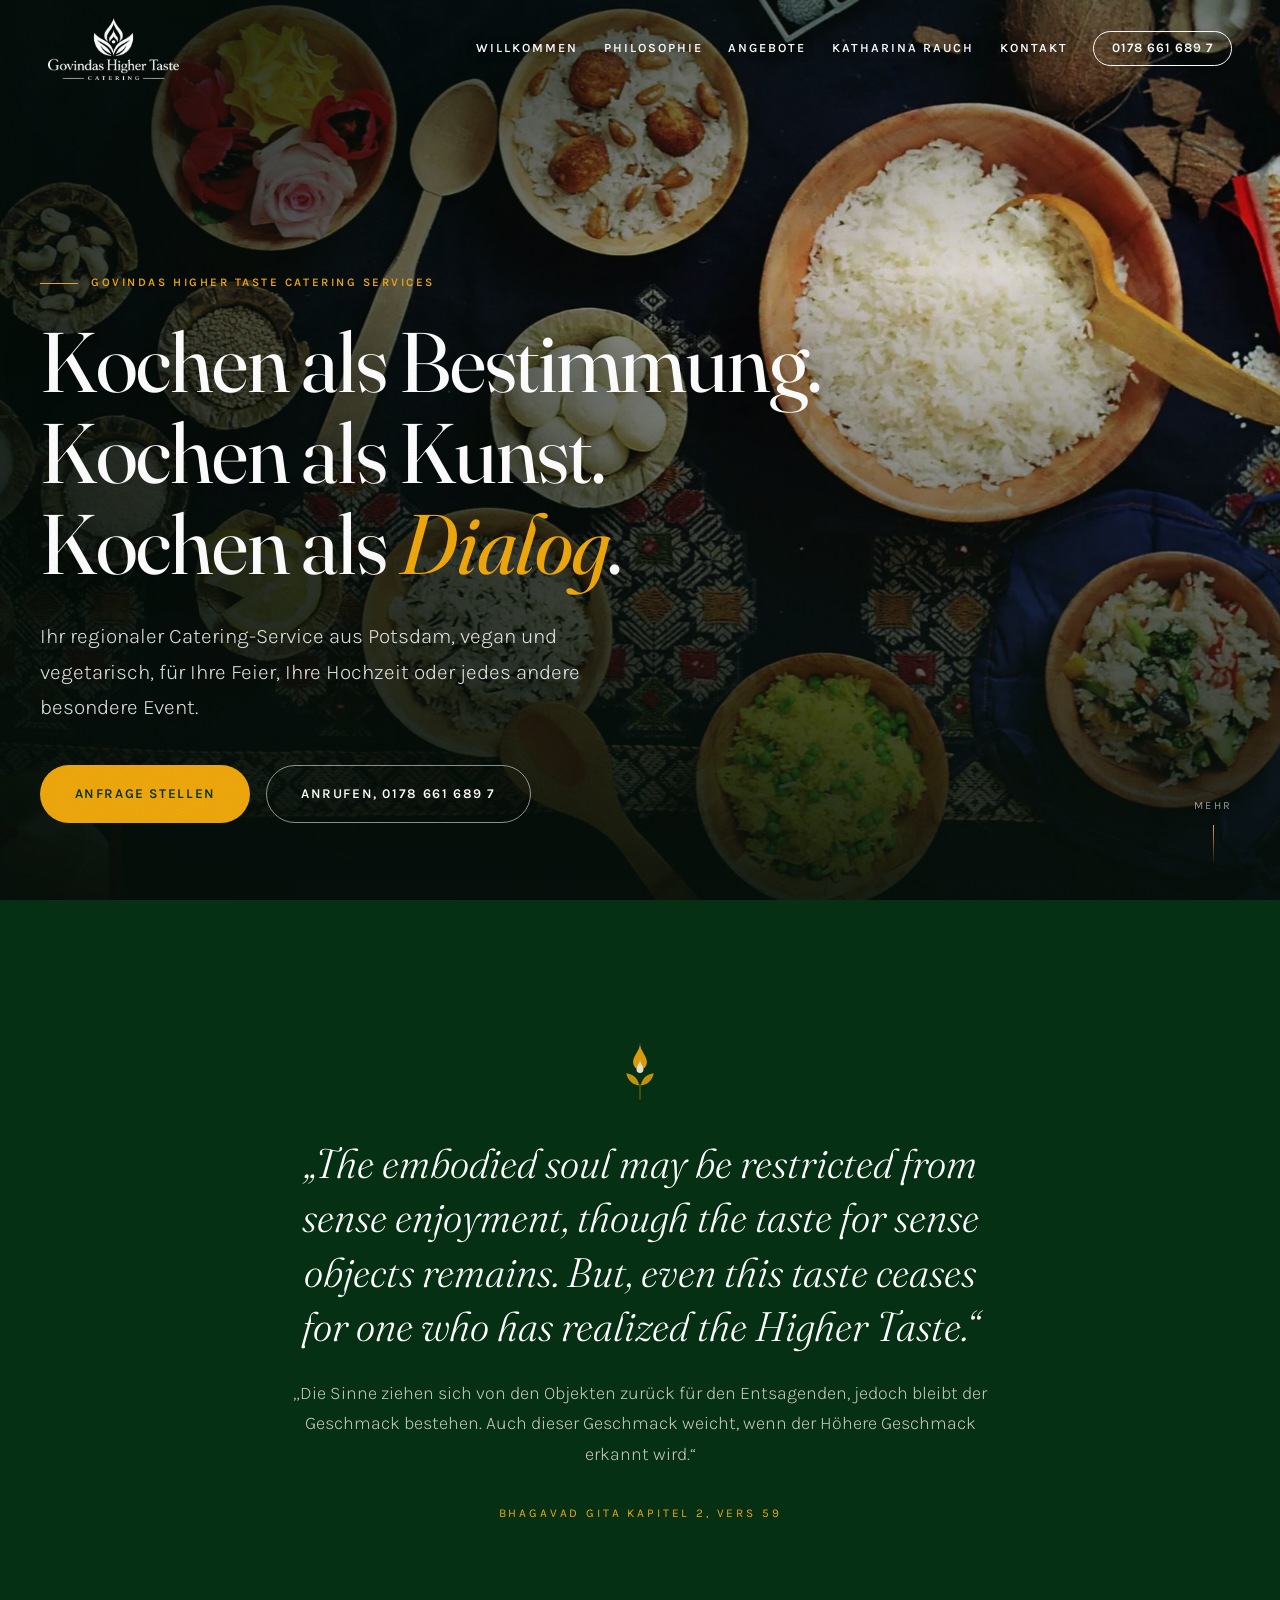
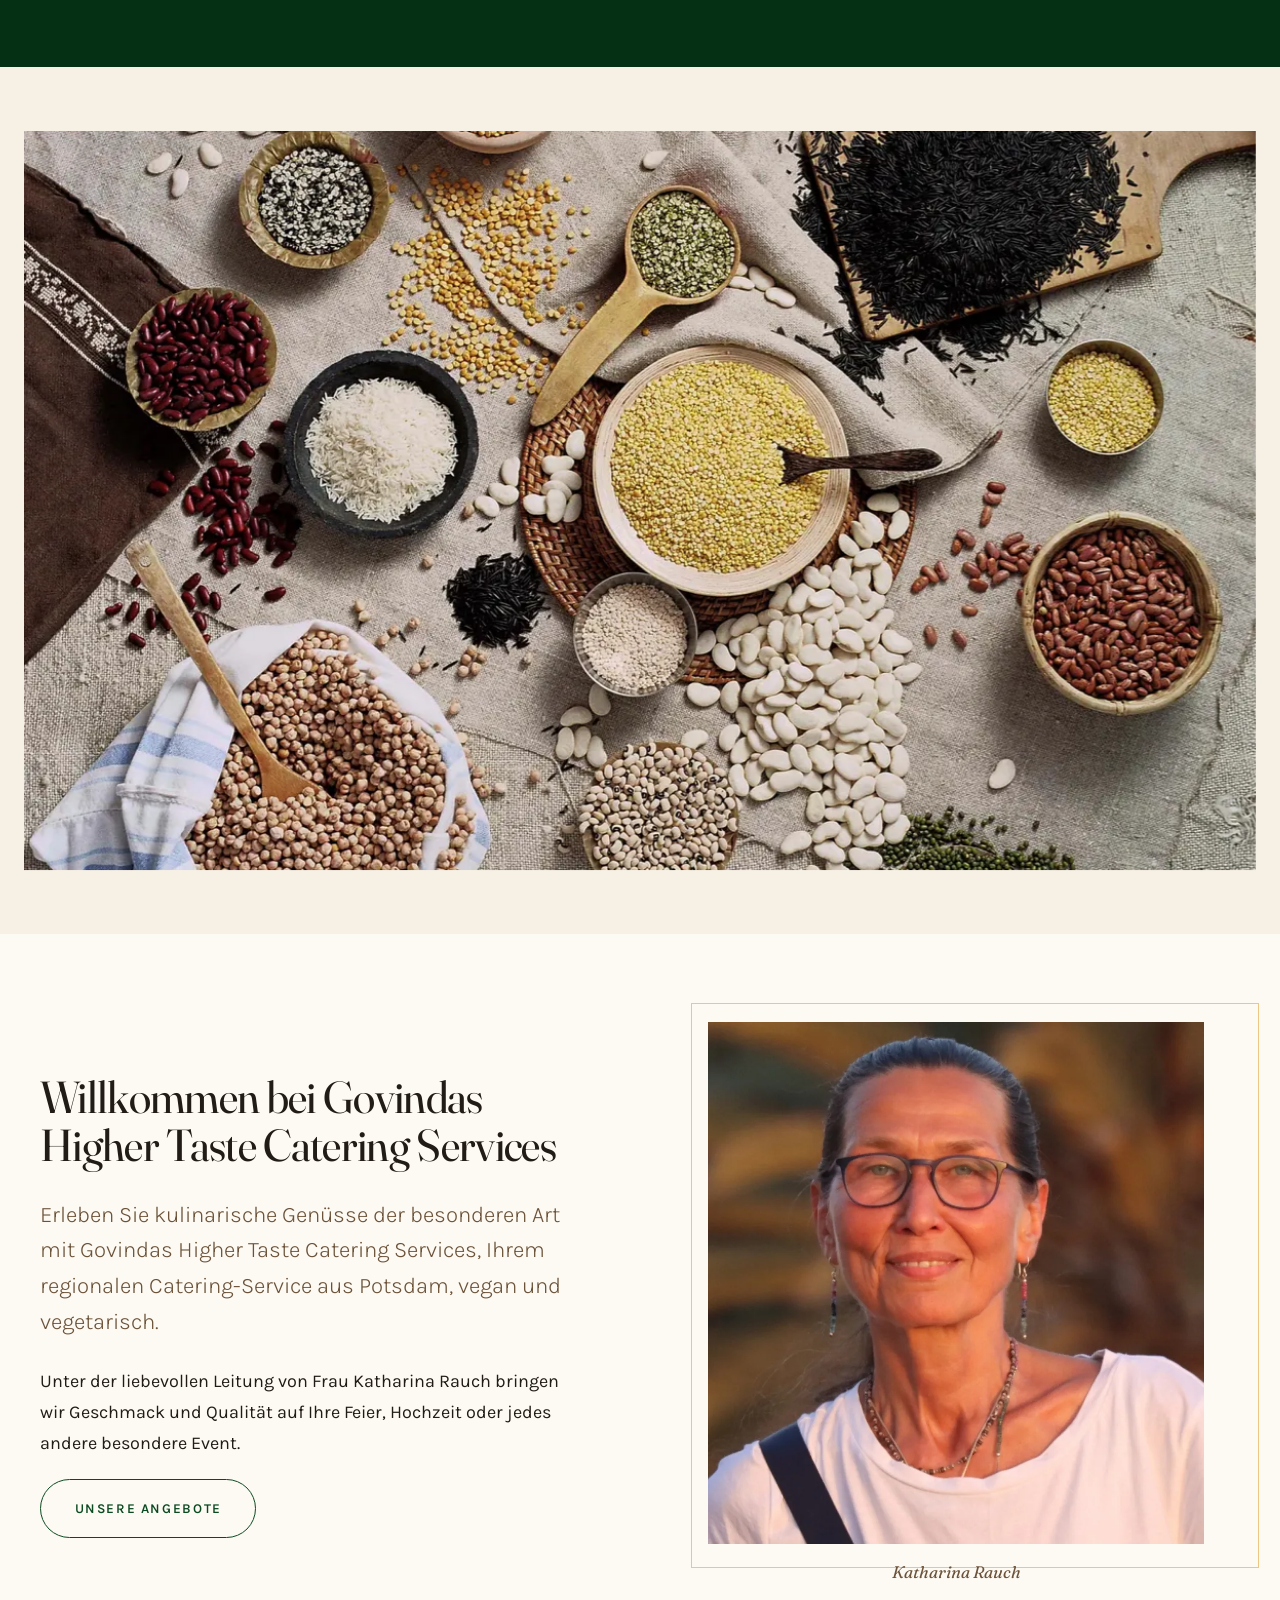
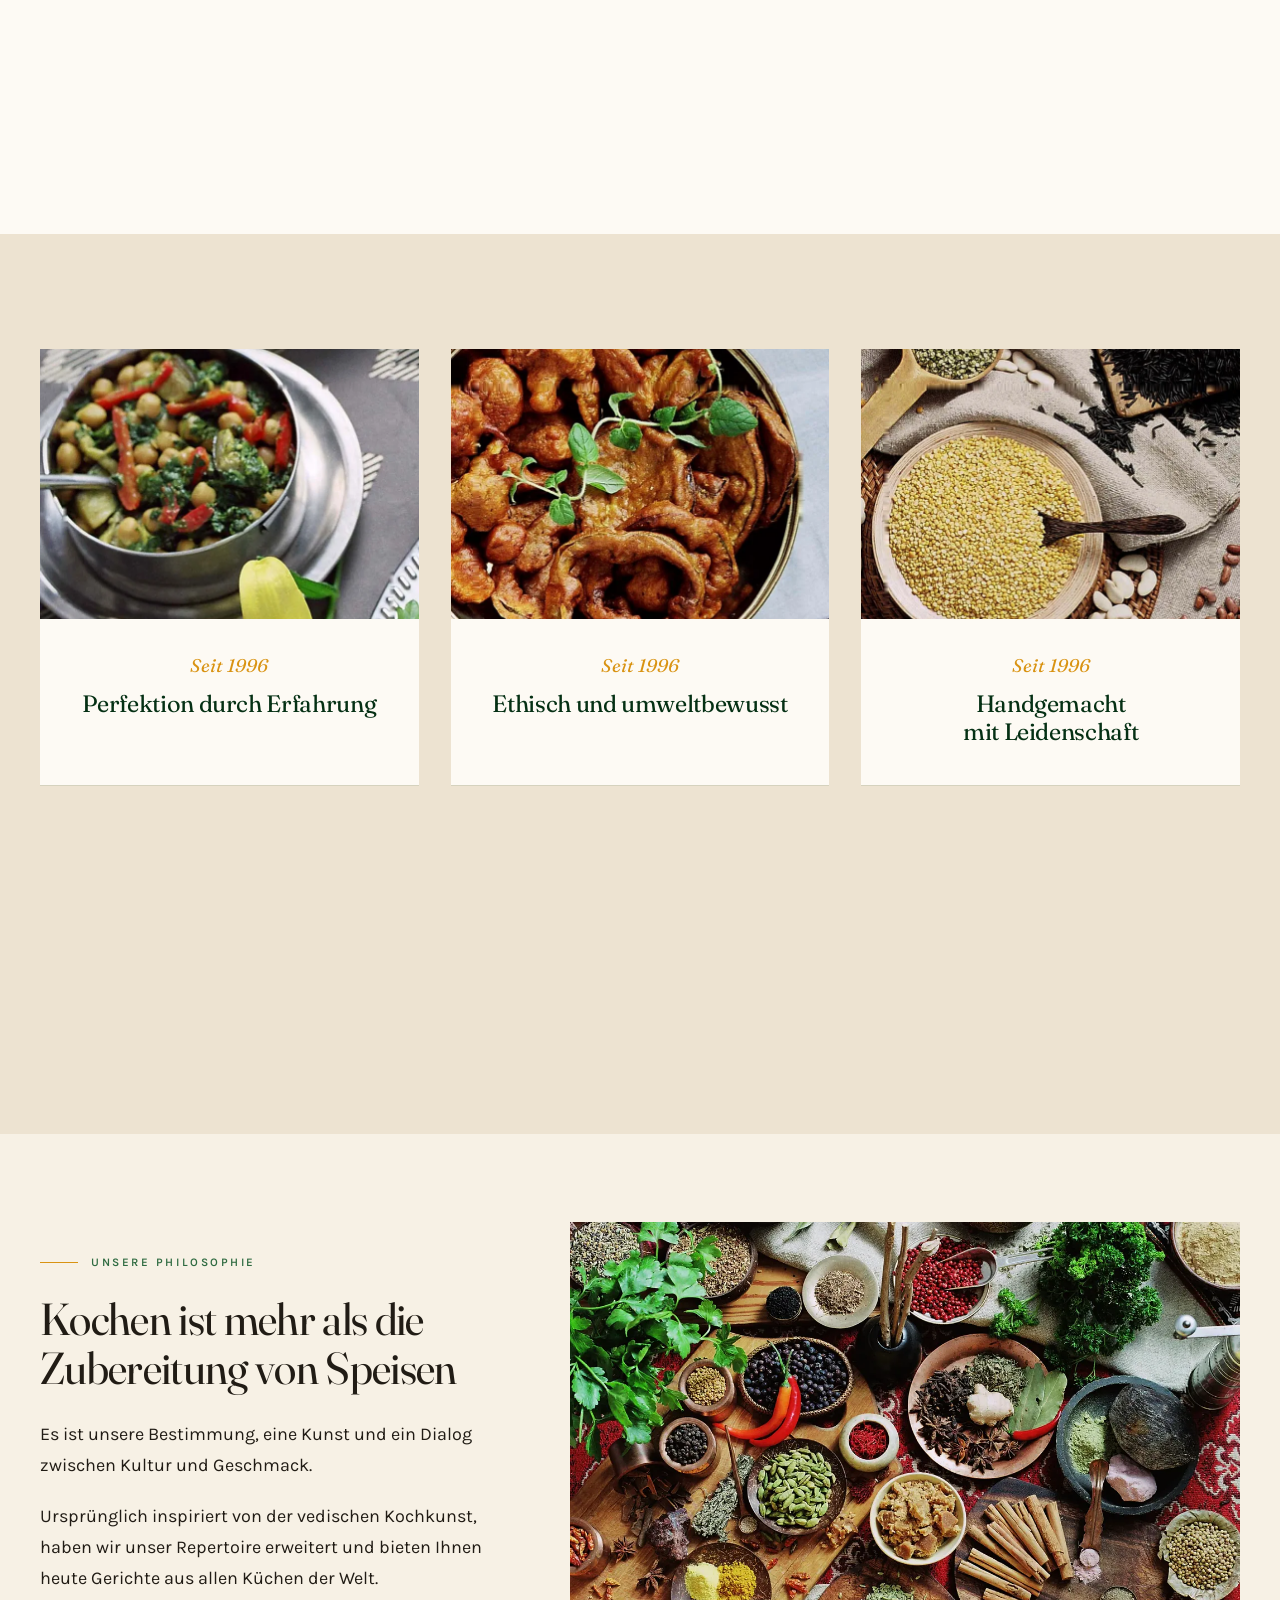
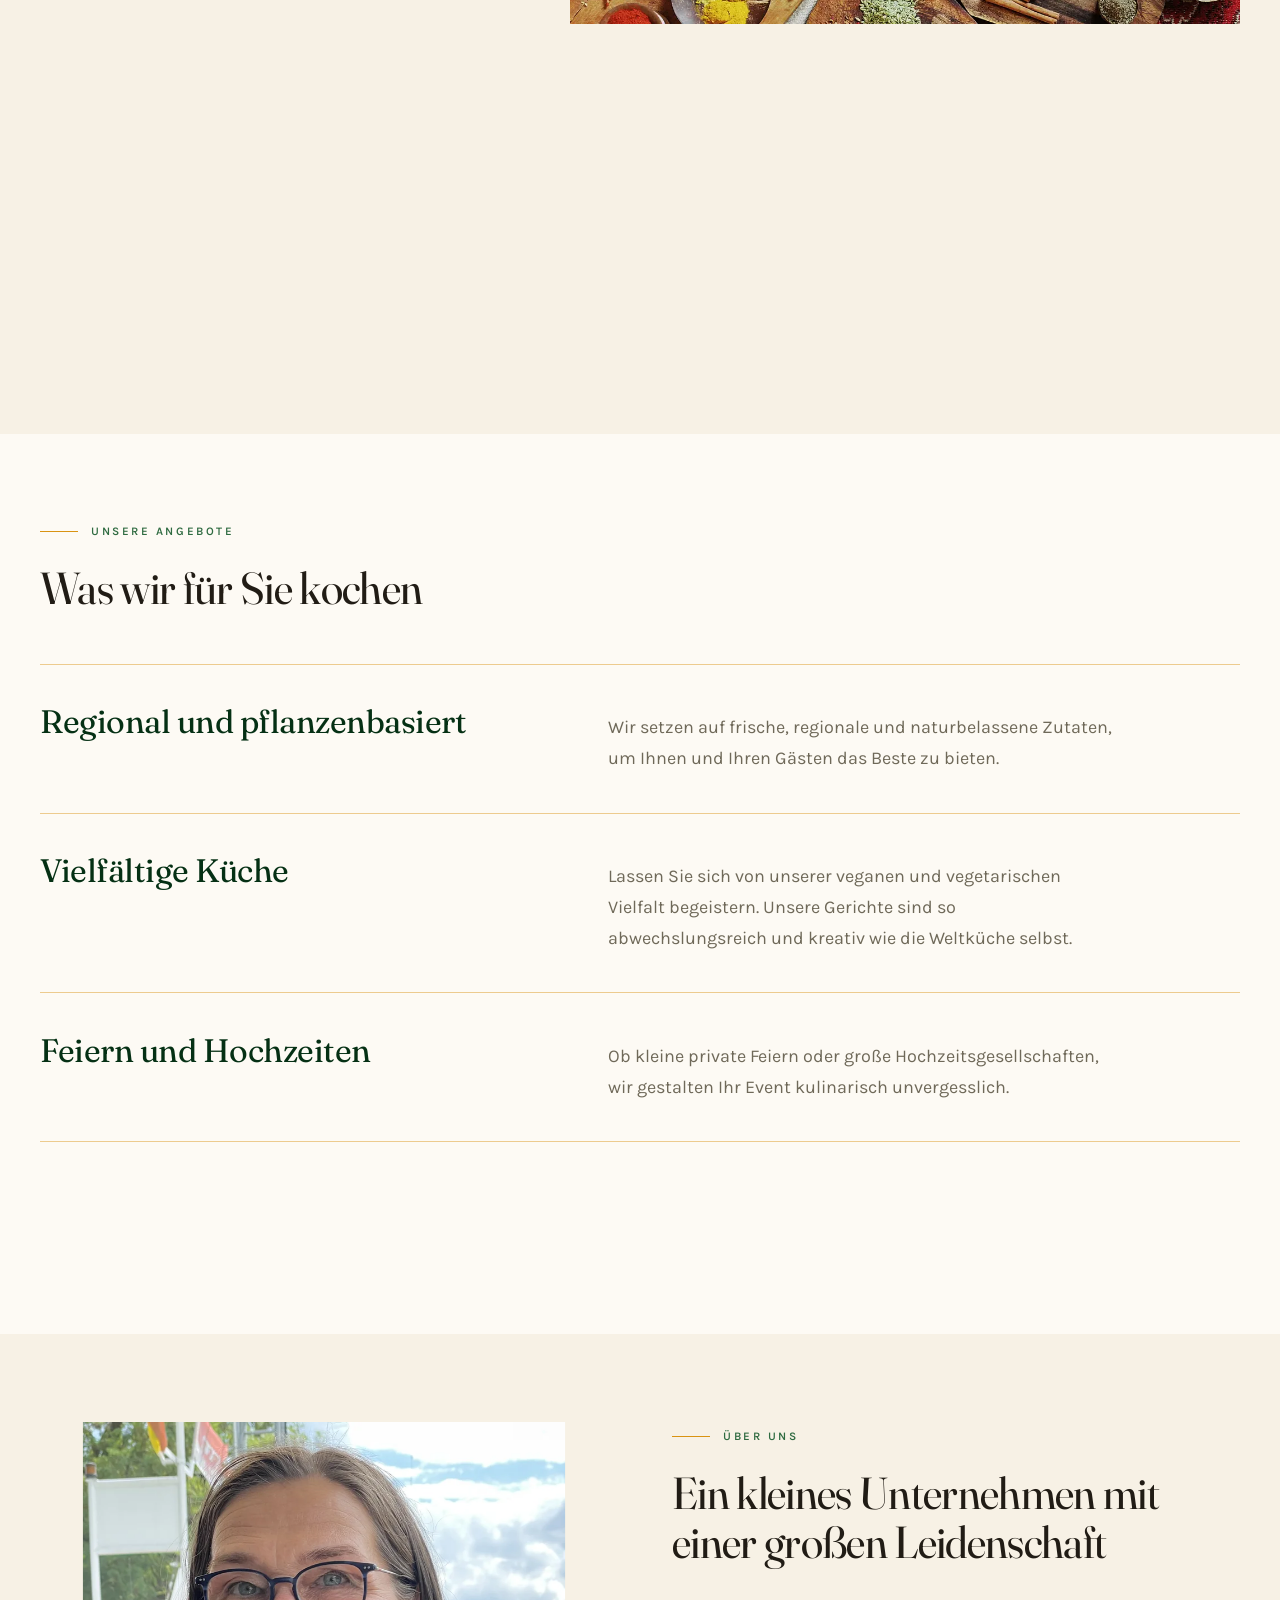
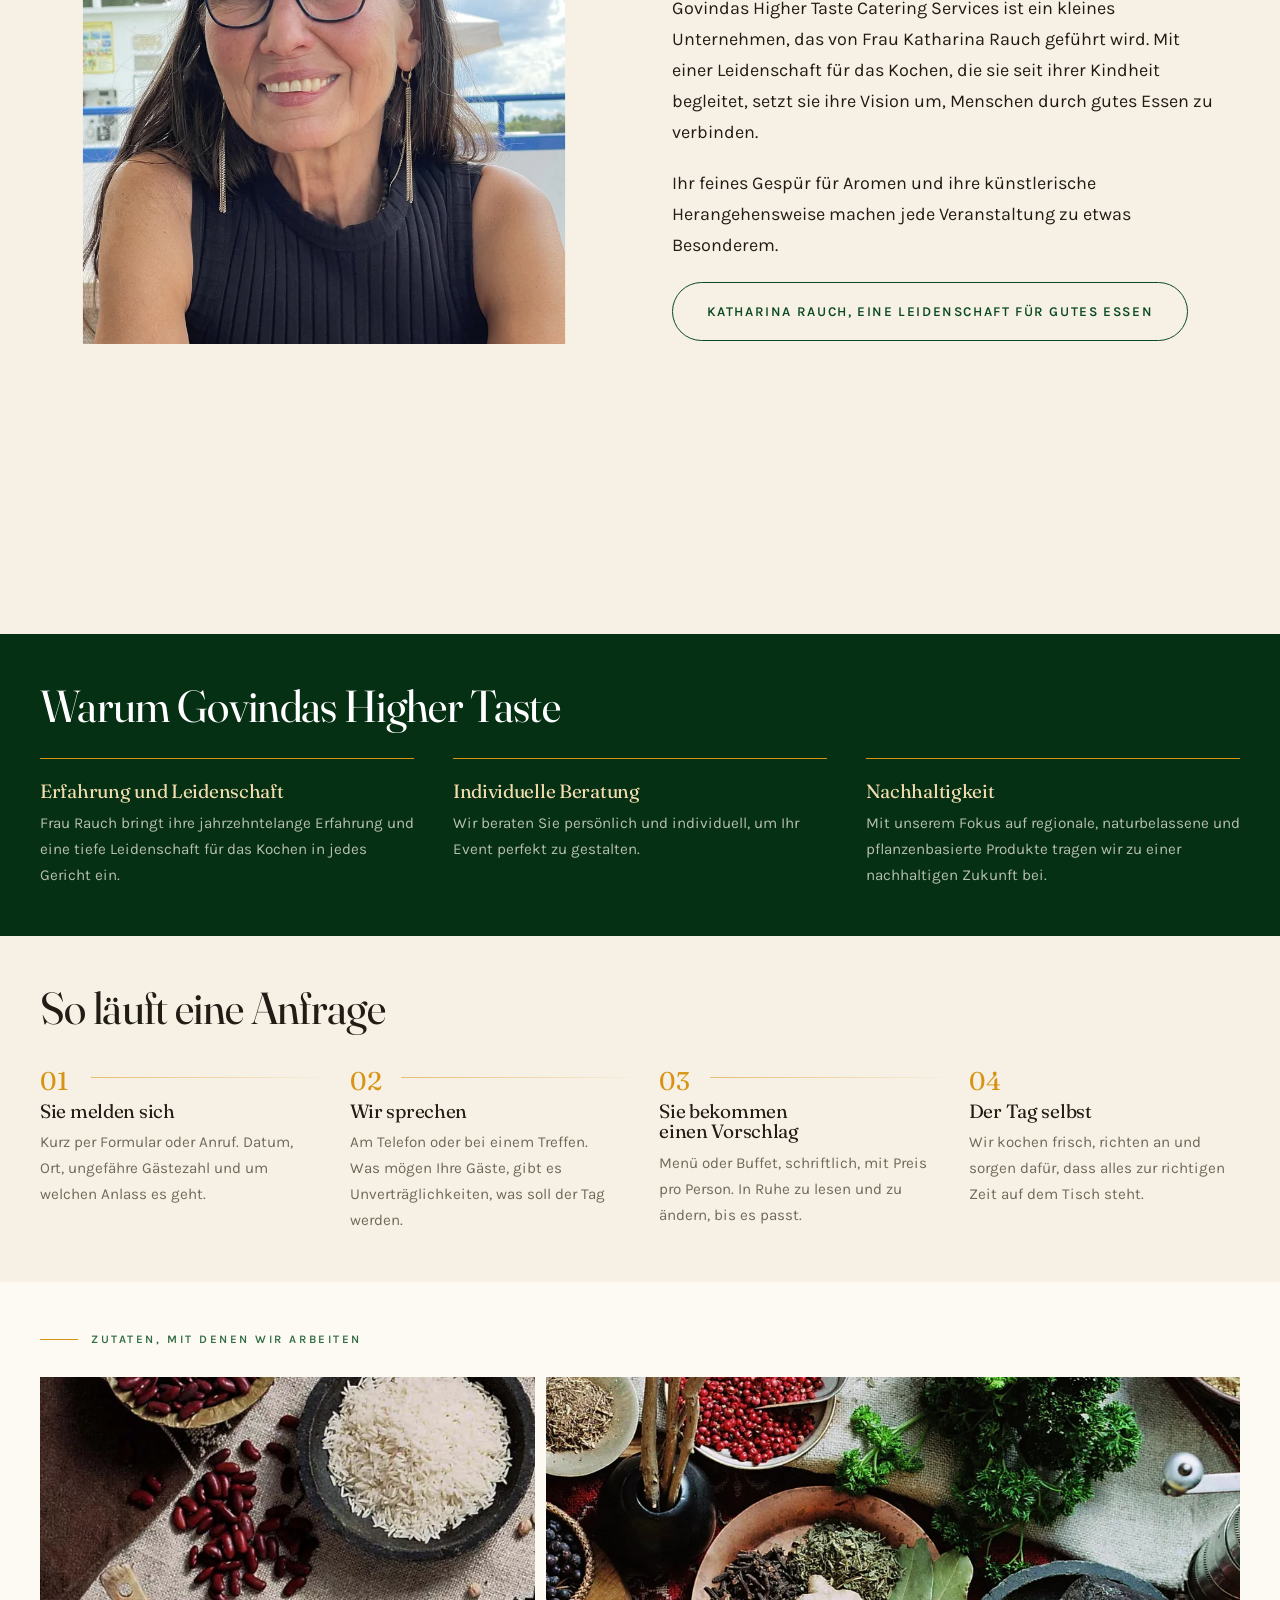
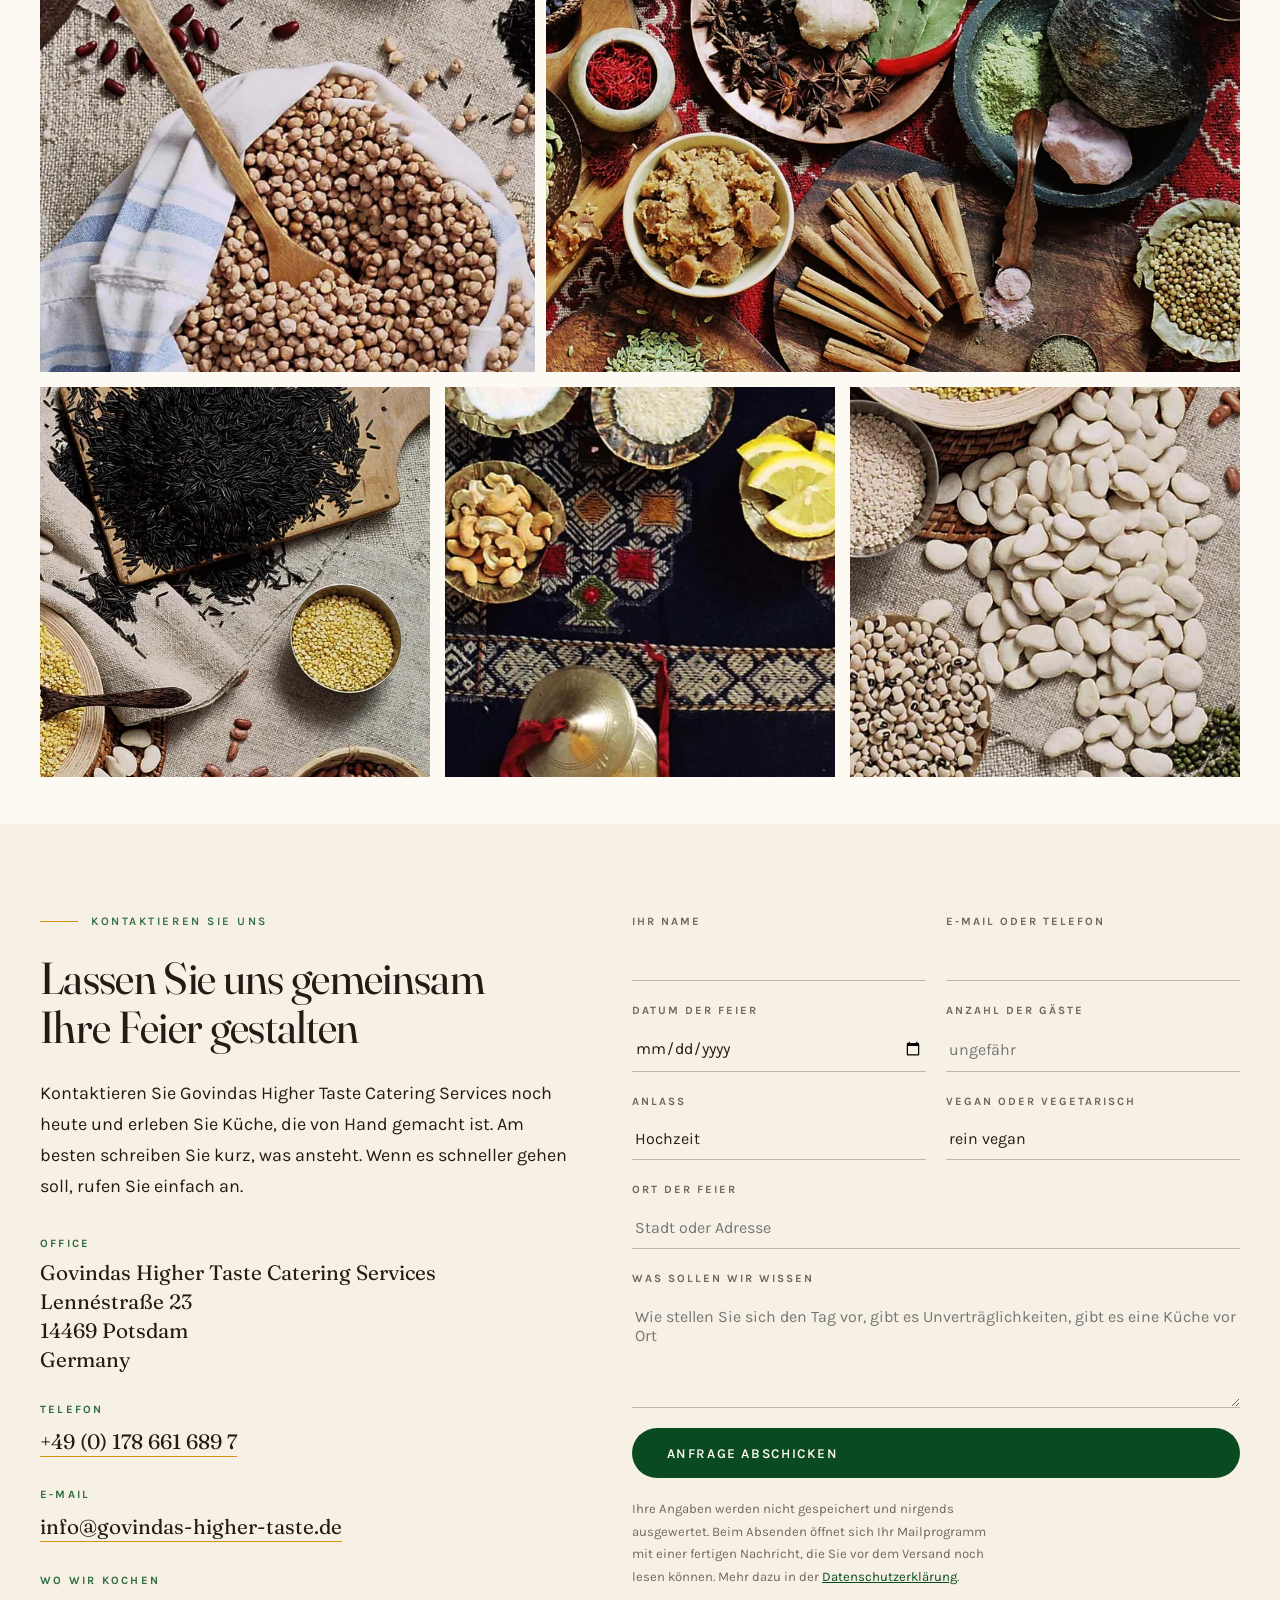
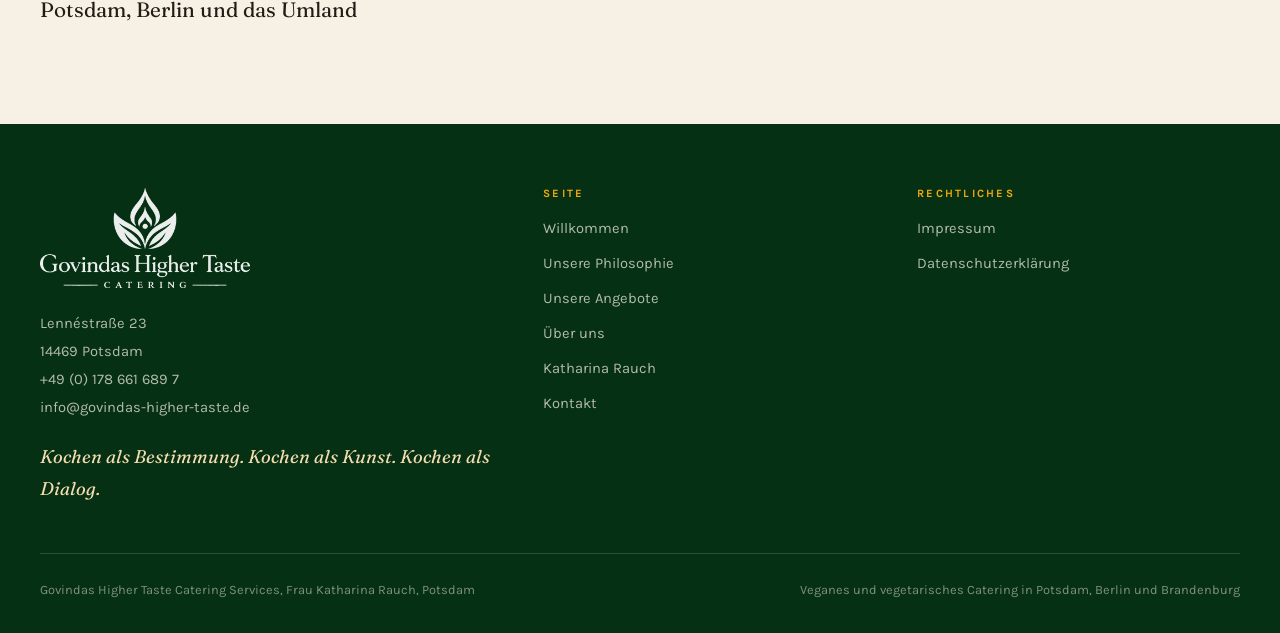
==== commit 34af7ef3: "Entwurf aktualisiert, 11.08.2026" ====
--- a/index.html
+++ b/index.html
@@ -8,13 +8,13 @@
 <title>Govindas Higher Taste, veganes und vegetarisches Catering in Potsdam</title>
 <meta name="description" content="Regionaler Catering-Service aus Potsdam, vegan und vegetarisch unter der Leitung von Katharina Rauch. Für Feiern, Hochzeiten und jedes andere besondere Event.">
 <meta name="theme-color" content="#053014">
-<link rel="icon" href="assets/img/zeichen.png?v=202608110419">
-<link rel="preload" href="assets/fonts/fraunces-latin.woff2?v=202608110419" as="font" type="font/woff2" crossorigin>
-<link rel="preload" href="assets/fonts/karla-latin.woff2?v=202608110419" as="font" type="font/woff2" crossorigin>
-<link rel="stylesheet" href="assets/css/site.css?v=202608110419">
+<link rel="icon" href="assets/img/zeichen.png?v=202608110428">
+<link rel="preload" href="assets/fonts/fraunces-latin.woff2?v=202608110428" as="font" type="font/woff2" crossorigin>
+<link rel="preload" href="assets/fonts/karla-latin.woff2?v=202608110428" as="font" type="font/woff2" crossorigin>
+<link rel="stylesheet" href="assets/css/site.css?v=202608110428">
 <meta property="og:title" content="Govindas Higher Taste, veganes Catering in Potsdam">
 <meta property="og:description" content="Regionaler Catering-Service aus Potsdam, vegan und vegetarisch. Für Feiern, Hochzeiten und Events.">
-<meta property="og:image" content="assets/img/hero.webp?v=202608110419">
+<meta property="og:image" content="assets/img/hero.webp?v=202608110428">
 <meta property="og:type" content="website">
 <script type="application/ld+json">
 {
@@ -42,7 +42,7 @@
 
 <header class="kopf" id="kopf">
   <a class="kopf-logo" href="index.html" aria-label="Govindas Higher Taste, zur Startseite">
-    <img src="assets/img/logo.png?v=202608110419" alt="Govindas Higher Taste Catering" width="760" height="360">
+    <img src="assets/img/logo.png?v=202608110428" alt="Govindas Higher Taste Catering" width="760" height="360">
   </a>
   <button class="nav-schalter" id="navSchalter" aria-label="Menü öffnen" aria-expanded="false" aria-controls="hauptnav">
     <span></span><span></span><span></span>
@@ -61,7 +61,7 @@
 
 <!-- ================================================================ Titel -->
 <section class="hero">
-  <img class="hero-bild" src="assets/img/hero.webp?v=202608110419" alt="Gedeckte Tafel mit Reis, Gemüse, Blüten und Süßem in Holzschalen" width="1920" height="1151" fetchpriority="high">
+  <img class="hero-bild" src="assets/img/hero.webp?v=202608110428" alt="Gedeckte Tafel mit Reis, Gemüse, Blüten und Süßem in Holzschalen" width="1920" height="1151" fetchpriority="high">
   <div class="bahn hero-inhalt auftritt">
     <p class="marke">Govindas Higher Taste Catering Services</p>
     <h1>Kochen als Bestimmung. Kochen als Kunst. Kochen als <em>Dialog</em>.</h1>
@@ -80,7 +80,7 @@
 <!-- ================================================================ Zitat -->
 <section class="zitat" id="zitat">
   <div class="bahn-schmal zitat-inhalt zeigt-sich">
-    <img class="zitat-flamme" src="assets/img/flamme.svg?v=202608110419" alt="" width="46" height="60" aria-hidden="true">
+    <img class="zitat-flamme" src="assets/img/flamme.svg?v=202608110428" alt="" width="46" height="60" aria-hidden="true">
     <blockquote>
       <p lang="en">„The embodied soul may be restricted from sense enjoyment,
       though the taste for sense objects remains. But, even this taste ceases
@@ -97,7 +97,7 @@
 
 <!-- ============================================= Grosses Bild wie im Original -->
 <section class="breitbild zeigt-sich">
-  <img src="assets/img/zutaten.webp?v=202608110419" alt="Hülsenfrüchte, Reis und Getreide in Schalen auf einem Leinentuch" width="1200" height="720" loading="lazy">
+  <img src="assets/img/zutaten.webp?v=202608110428" alt="Hülsenfrüchte, Reis und Getreide in Schalen auf einem Leinentuch" width="1200" height="720" loading="lazy">
 </section>
 
 <!-- =========================================================== Willkommen -->
@@ -121,7 +121,7 @@
         </p>
       </div>
       <div class="duo-bild duo-bild--rahmen zeigt-sich">
-        <img src="assets/img/katharina-portraet.webp?v=202608110419" alt="Katharina Rauch im Abendlicht" width="820" height="863" loading="lazy">
+        <img src="assets/img/katharina-portraet.webp?v=202608110428" alt="Katharina Rauch im Abendlicht" width="820" height="863" loading="lazy">
         <p class="bildunterschrift">Katharina Rauch</p>
       </div>
     </div>
@@ -133,21 +133,21 @@
   <div class="bahn">
     <div class="karten zeigt-sich">
       <article class="karte">
-        <img src="assets/img/karte-erfahrung.webp?v=202608110419" alt="Kichererbsen mit Spinat und Paprika in einer Edelstahlschale" width="760" height="717" loading="lazy">
+        <img src="assets/img/karte-erfahrung.webp?v=202608110428" alt="Kichererbsen mit Spinat und Paprika in einer Edelstahlschale" width="760" height="717" loading="lazy">
         <div class="karte-text">
           <span class="karte-seit">Seit 1996</span>
           <h3>Perfektion durch Erfahrung</h3>
         </div>
       </article>
       <article class="karte">
-        <img src="assets/img/karte-ethisch.webp?v=202608110419" alt="Frisch ausgebackene Pakoras mit Kräutern" width="760" height="717" loading="lazy">
+        <img src="assets/img/karte-ethisch.webp?v=202608110428" alt="Frisch ausgebackene Pakoras mit Kräutern" width="760" height="717" loading="lazy">
         <div class="karte-text">
           <span class="karte-seit">Seit 1996</span>
           <h3>Ethisch und umweltbewusst</h3>
         </div>
       </article>
       <article class="karte">
-        <img src="assets/img/karte-handgemacht.webp?v=202608110419" alt="Hirse, Bohnen und Wildreis auf Leinen" width="760" height="717" loading="lazy">
+        <img src="assets/img/karte-handgemacht.webp?v=202608110428" alt="Hirse, Bohnen und Wildreis auf Leinen" width="760" height="717" loading="lazy">
         <div class="karte-text">
           <span class="karte-seit">Seit 1996</span>
           <h3>Handgemacht mit Leidenschaft</h3>
@@ -162,7 +162,7 @@
   <div class="bahn">
     <div class="duo duo--gedreht duo--grossbild">
       <div class="duo-bild zeigt-sich">
-        <img src="assets/img/gewuerze.webp?v=202608110419" alt="Gewürze, Kräuter und Zimtstangen auf einem Holztisch" width="1200" height="720" loading="lazy">
+        <img src="assets/img/gewuerze.webp?v=202608110428" alt="Gewürze, Kräuter und Zimtstangen auf einem Holztisch" width="1200" height="720" loading="lazy">
       </div>
       <div class="duo-text zeigt-sich">
         <p class="marke">Unsere Philosophie</p>
@@ -189,17 +189,15 @@
       <h2>Was wir für Sie kochen</h2>
     </div>
 
-    <div class="angebote zeigt-sich">
-      <article class="angebot">
-        <img class="angebot-bild" src="assets/img/detail-blueten.webp?v=202608110419" alt="Schale mit Rosenblüten und Gewürzen" width="620" height="620" loading="lazy">
+    <div class="leistungen zeigt-sich">
+      <article class="leistung">
         <h3>Regional und pflanzenbasiert</h3>
         <p>
           Wir setzen auf frische, regionale und naturbelassene Zutaten, um
           Ihnen und Ihren Gästen das Beste zu bieten.
         </p>
       </article>
-      <article class="angebot">
-        <img class="angebot-bild" src="assets/img/detail-suess.webp?v=202608110419" alt="Kräuterreis in einer Holzschale" width="620" height="579" loading="lazy">
+      <article class="leistung">
         <h3>Vielfältige Küche</h3>
         <p>
           Lassen Sie sich von unserer veganen und vegetarischen Vielfalt
@@ -207,8 +205,7 @@
           die Weltküche selbst.
         </p>
       </article>
-      <article class="angebot">
-        <img class="angebot-bild" src="assets/img/detail-gemuese.webp?v=202608110419" alt="Gemüsereis in einer Holzschale" width="620" height="557" loading="lazy">
+      <article class="leistung">
         <h3>Feiern und Hochzeiten</h3>
         <p>
           Ob kleine private Feiern oder große Hochzeitsgesellschaften, wir
@@ -224,7 +221,7 @@
   <div class="bahn">
     <div class="duo">
       <div class="duo-bild zeigt-sich">
-        <img src="assets/img/katharina-lachend.webp?v=202608110419" alt="Katharina Rauch" width="860" height="932" loading="lazy">
+        <img src="assets/img/katharina-lachend.webp?v=202608110428" alt="Katharina Rauch" width="860" height="932" loading="lazy">
       </div>
       <div class="duo-text zeigt-sich">
         <p class="marke">Über uns</p>
@@ -311,11 +308,11 @@
       <p class="marke">Zutaten, mit denen wir arbeiten</p>
     </div>
     <div class="galerie zeigt-sich">
-      <figure class="g-a"><img src="assets/img/g-kichererbsen.webp?v=202608110419" alt="Kichererbsen in einem Leinenbeutel mit Holzlöffel" width="700" height="780" loading="lazy"></figure>
-      <figure class="g-b"><img src="assets/img/g-gewuerze.webp?v=202608110419" alt="Gewürze, Sternanis, Zimt und Kräuter auf einem Holztisch" width="1100" height="846" loading="lazy"></figure>
-      <figure class="g-c"><img src="assets/img/g-wildreis.webp?v=202608110419" alt="Schwarzer Wildreis auf einem Holzbrett" width="660" height="660" loading="lazy"></figure>
-      <figure class="g-d"><img src="assets/img/g-schalen.webp?v=202608110419" alt="Cashewkerne, Zitrone und Zimbeln auf einem gemusterten Tuch" width="620" height="665" loading="lazy"></figure>
-      <figure class="g-e"><img src="assets/img/g-bohnen.webp?v=202608110419" alt="Weiße Bohnen, Augenbohnen und Hirse auf Leinen" width="660" height="500" loading="lazy"></figure>
+      <figure class="g-a"><img src="assets/img/g-kichererbsen.webp?v=202608110428" alt="Kichererbsen in einem Leinenbeutel mit Holzlöffel" width="700" height="780" loading="lazy"></figure>
+      <figure class="g-b"><img src="assets/img/g-gewuerze.webp?v=202608110428" alt="Gewürze, Sternanis, Zimt und Kräuter auf einem Holztisch" width="1100" height="846" loading="lazy"></figure>
+      <figure class="g-c"><img src="assets/img/g-wildreis.webp?v=202608110428" alt="Schwarzer Wildreis auf einem Holzbrett" width="660" height="660" loading="lazy"></figure>
+      <figure class="g-d"><img src="assets/img/g-schalen.webp?v=202608110428" alt="Cashewkerne, Zitrone und Zimbeln auf einem gemusterten Tuch" width="620" height="665" loading="lazy"></figure>
+      <figure class="g-e"><img src="assets/img/g-bohnen.webp?v=202608110428" alt="Weiße Bohnen, Augenbohnen und Hirse auf Leinen" width="660" height="500" loading="lazy"></figure>
     </div>
   </div>
 </section>
@@ -432,7 +429,7 @@
   <div class="bahn">
     <div class="fuss-raster">
       <div>
-        <img class="fuss-logo" src="assets/img/logo.png?v=202608110419" alt="Govindas Higher Taste Catering" width="760" height="360" loading="lazy">
+        <img class="fuss-logo" src="assets/img/logo.png?v=202608110428" alt="Govindas Higher Taste Catering" width="760" height="360" loading="lazy">
         <address>
           Lennéstraße 23<br>
           14469 Potsdam<br>
--- a/assets/css/site.css
+++ b/assets/css/site.css
@@ -538,6 +538,40 @@
   font-size: 1.05rem;
   color: var(--erde);
   text-align: center;
+}
+
+/* ------------------------------------------------------------- Leistungen */
+/* Ohne Bilder. Ausschnitte aus dem Titelbild erklaerten nichts, sie waren nur
+   Fuellmaterial. Stattdessen traegt hier die Schrift, jede Leistung als
+   ruhige Zeile mit einer feinen Linie darunter. */
+.leistungen {
+  margin-top: clamp(2.5rem, 4vw, 3.5rem);
+  border-top: 1px solid rgba(217, 147, 18, .45);
+}
+.leistung {
+  display: grid;
+  grid-template-columns: minmax(0, .9fr) minmax(0, 1.1fr);
+  gap: clamp(1.2rem, 4vw, 4rem);
+  align-items: baseline;
+  padding: clamp(1.8rem, 3vw, 2.6rem) 0;
+  border-bottom: 1px solid rgba(217, 147, 18, .45);
+  transition: background .4s var(--ruhig);
+}
+.leistung:hover { background: rgba(240, 168, 12, .05); }
+.leistung h3 {
+  margin: 0;
+  font-size: clamp(1.45rem, 1.15rem + 1.1vw, 2.15rem);
+  color: var(--gruen-tief);
+  line-height: 1.15;
+}
+.leistung p {
+  margin: 0;
+  color: var(--grau);
+  max-width: 46ch;
+}
+
+@media (max-width: 720px) {
+  .leistung { grid-template-columns: 1fr; gap: .7rem; }
 }
 
 /* --------------------------------------------------------------- Angebote */
